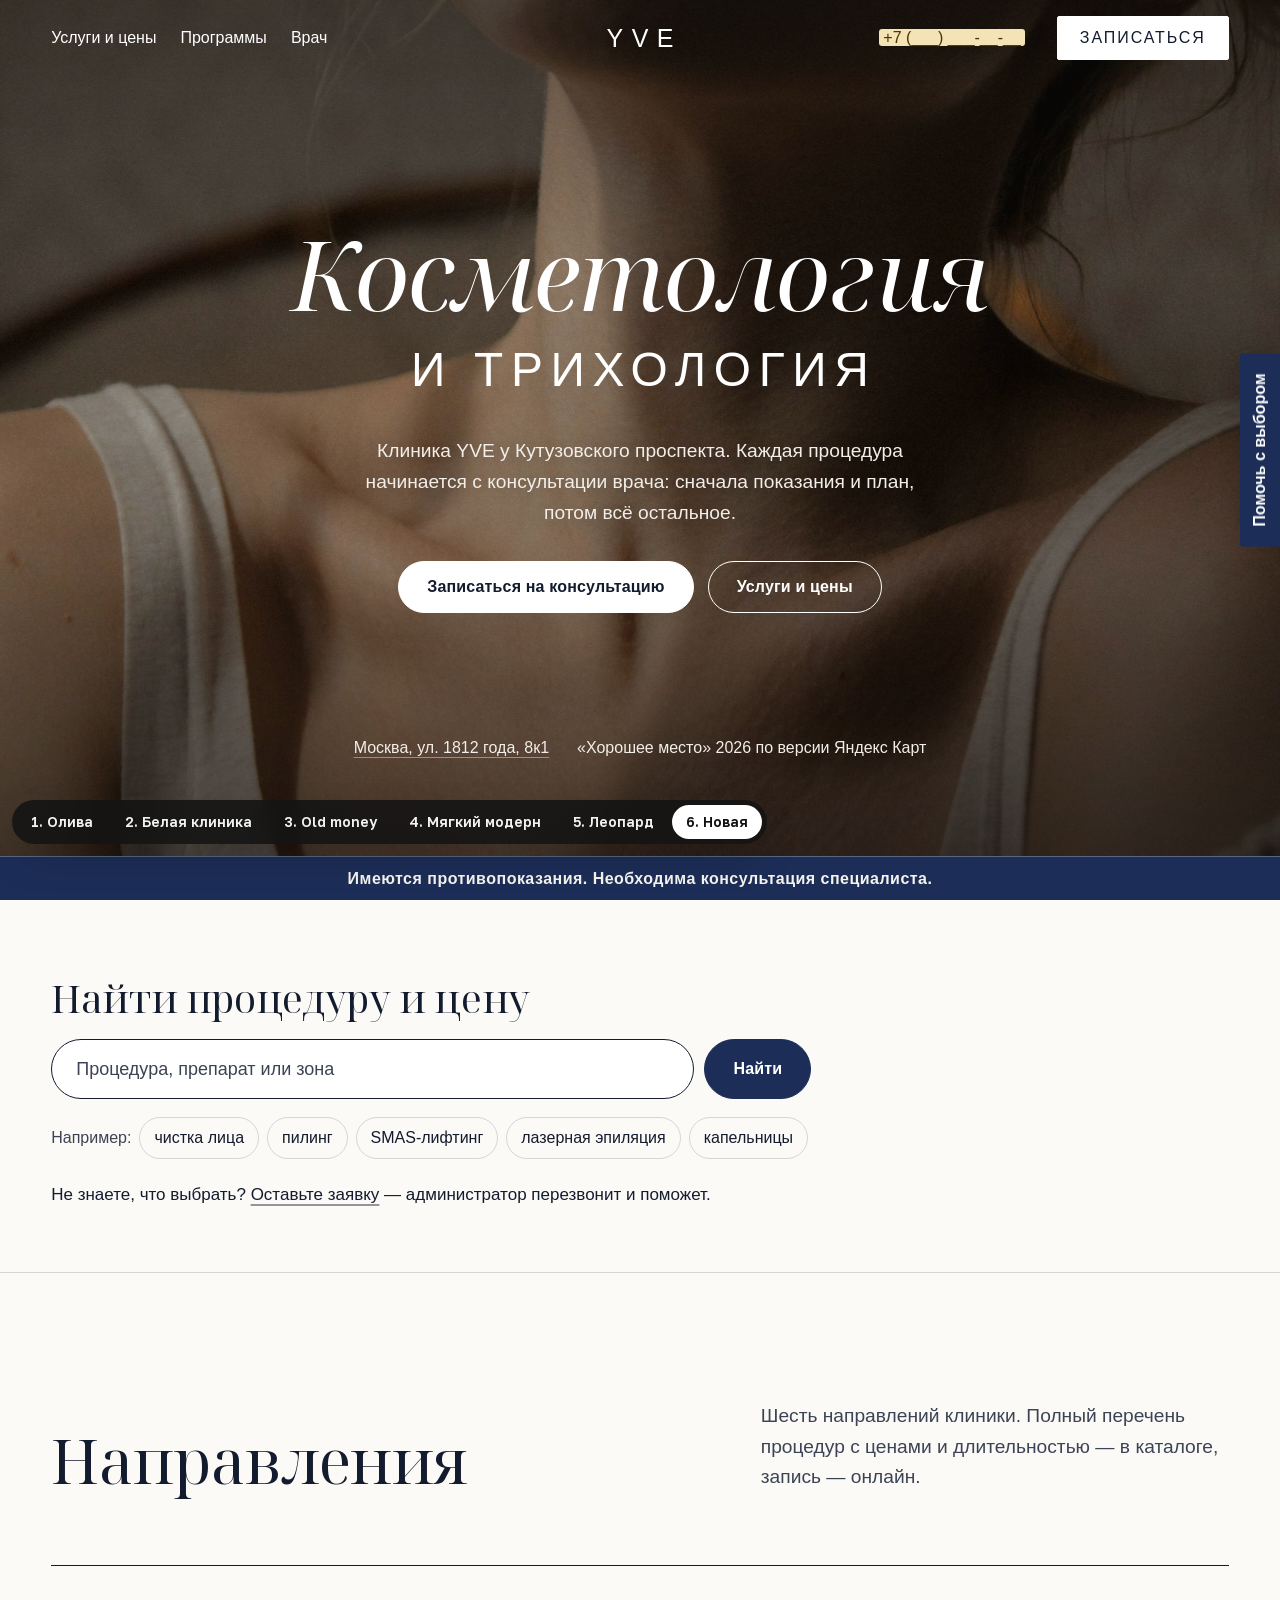
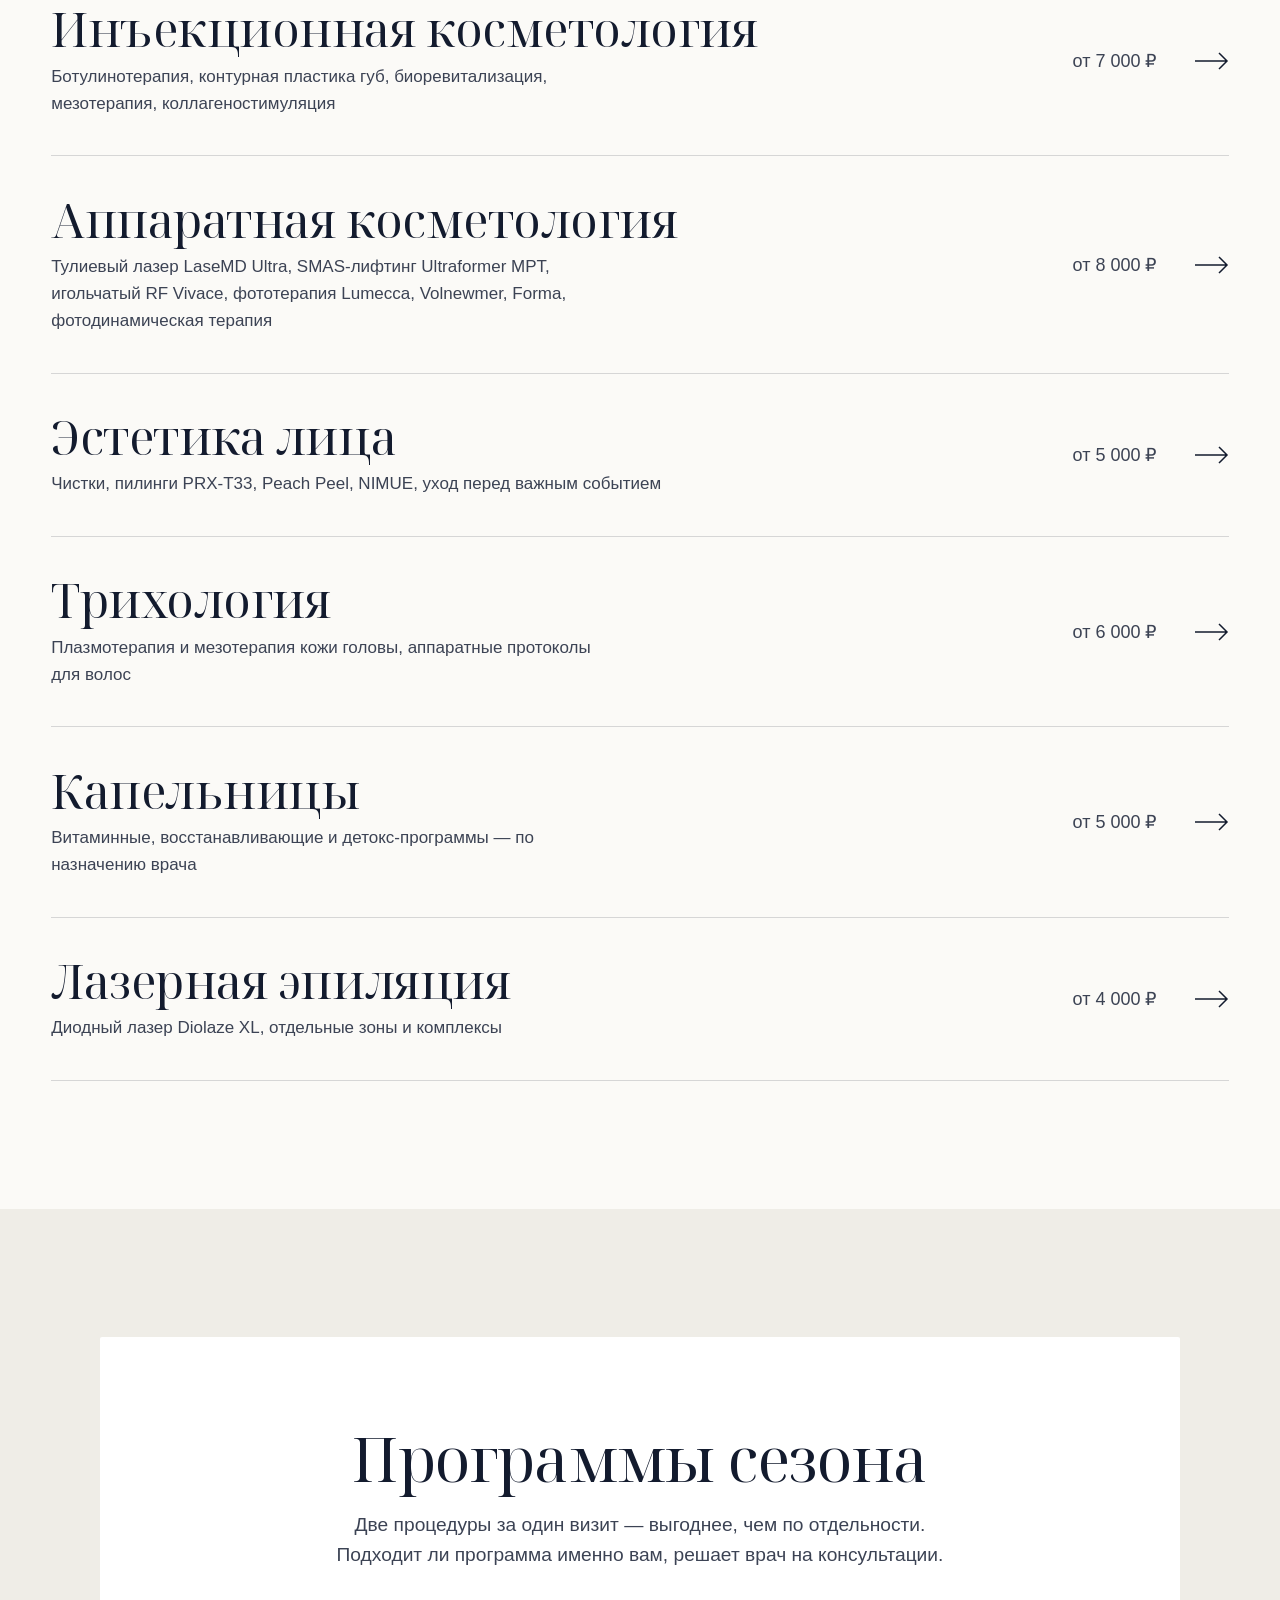
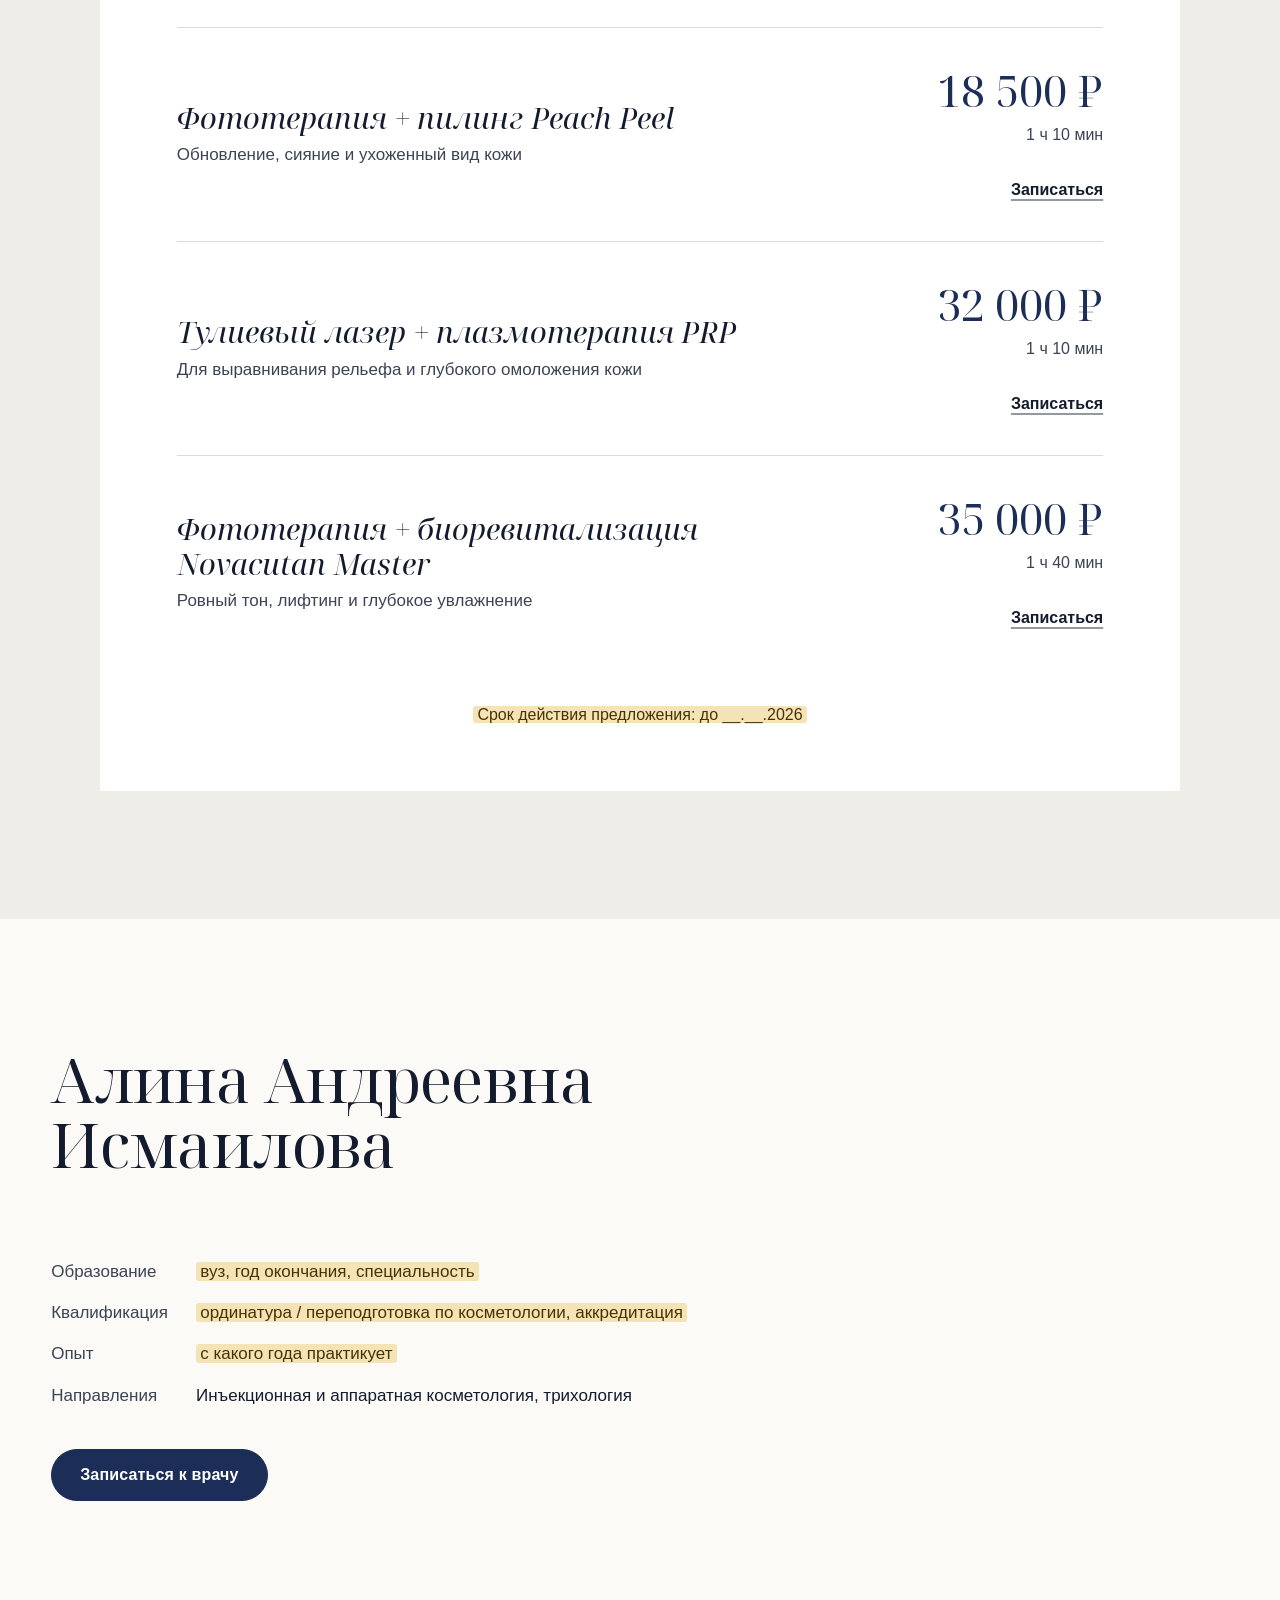
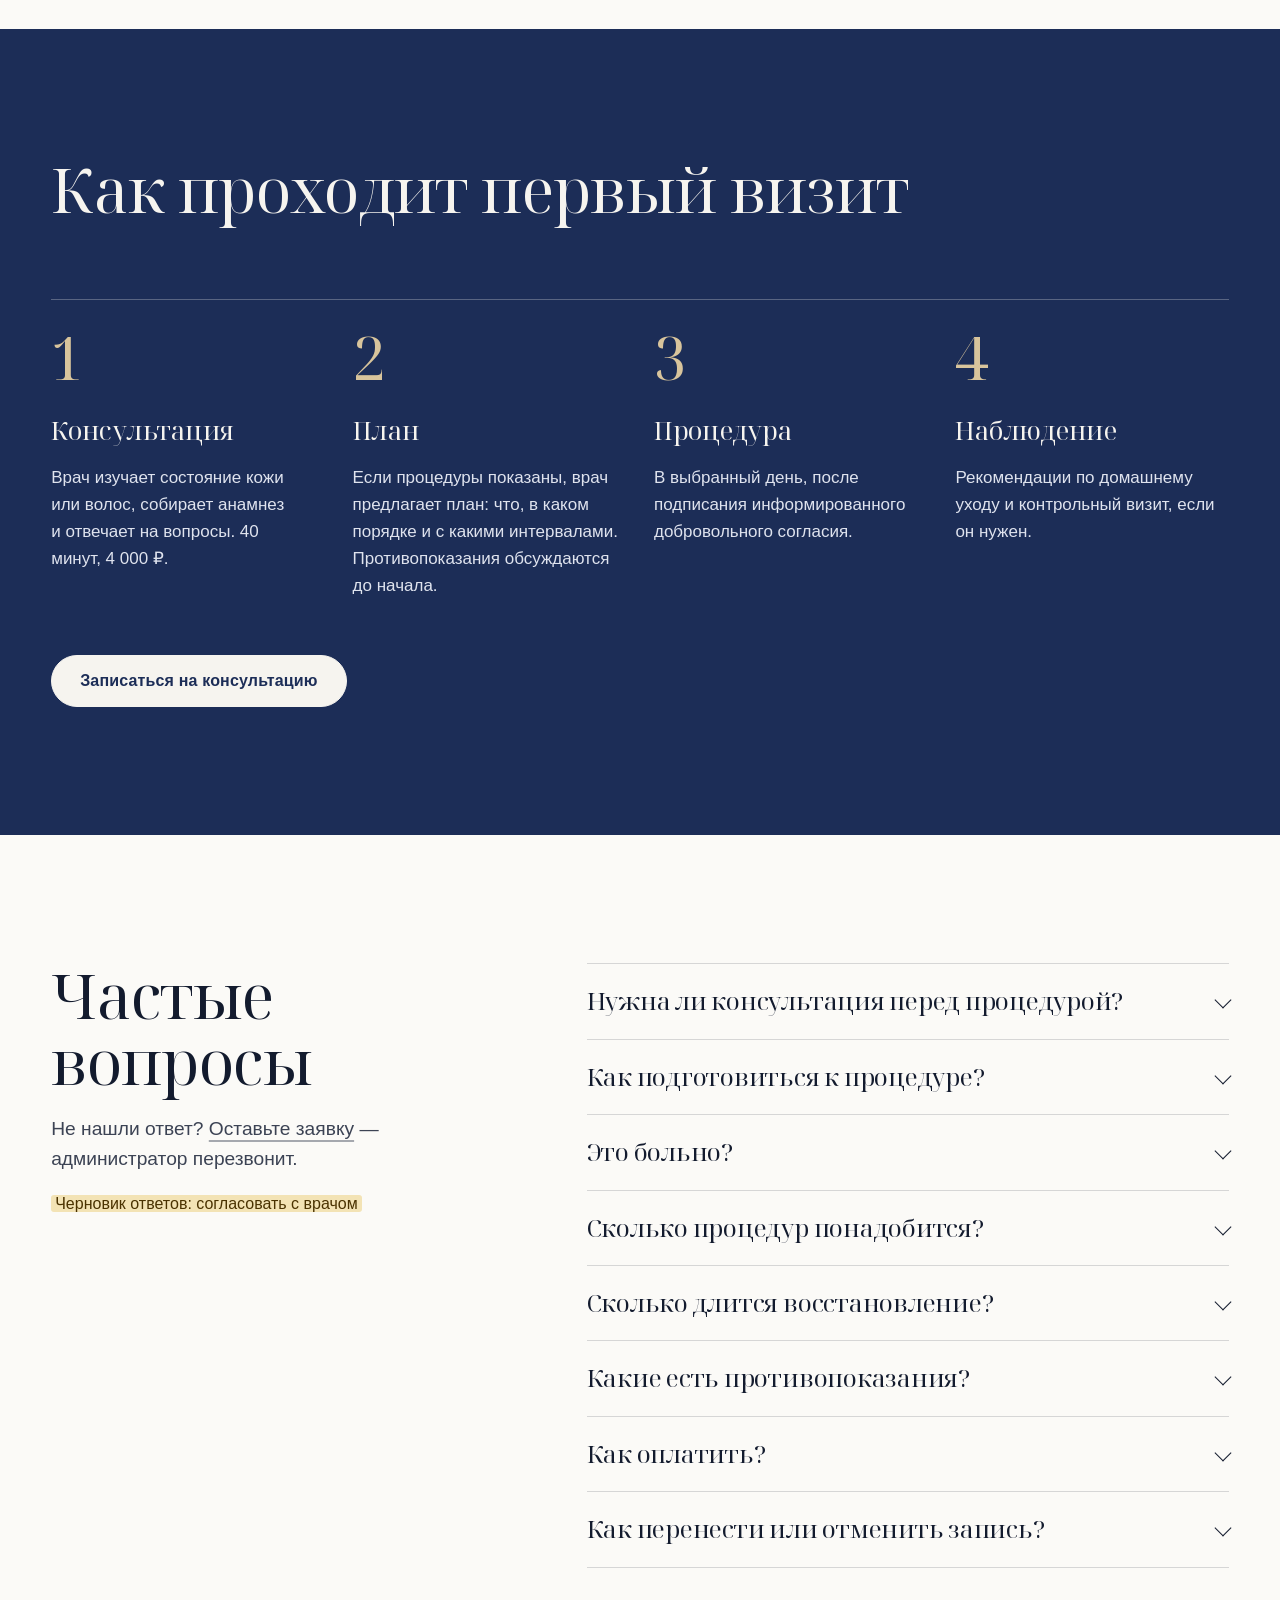
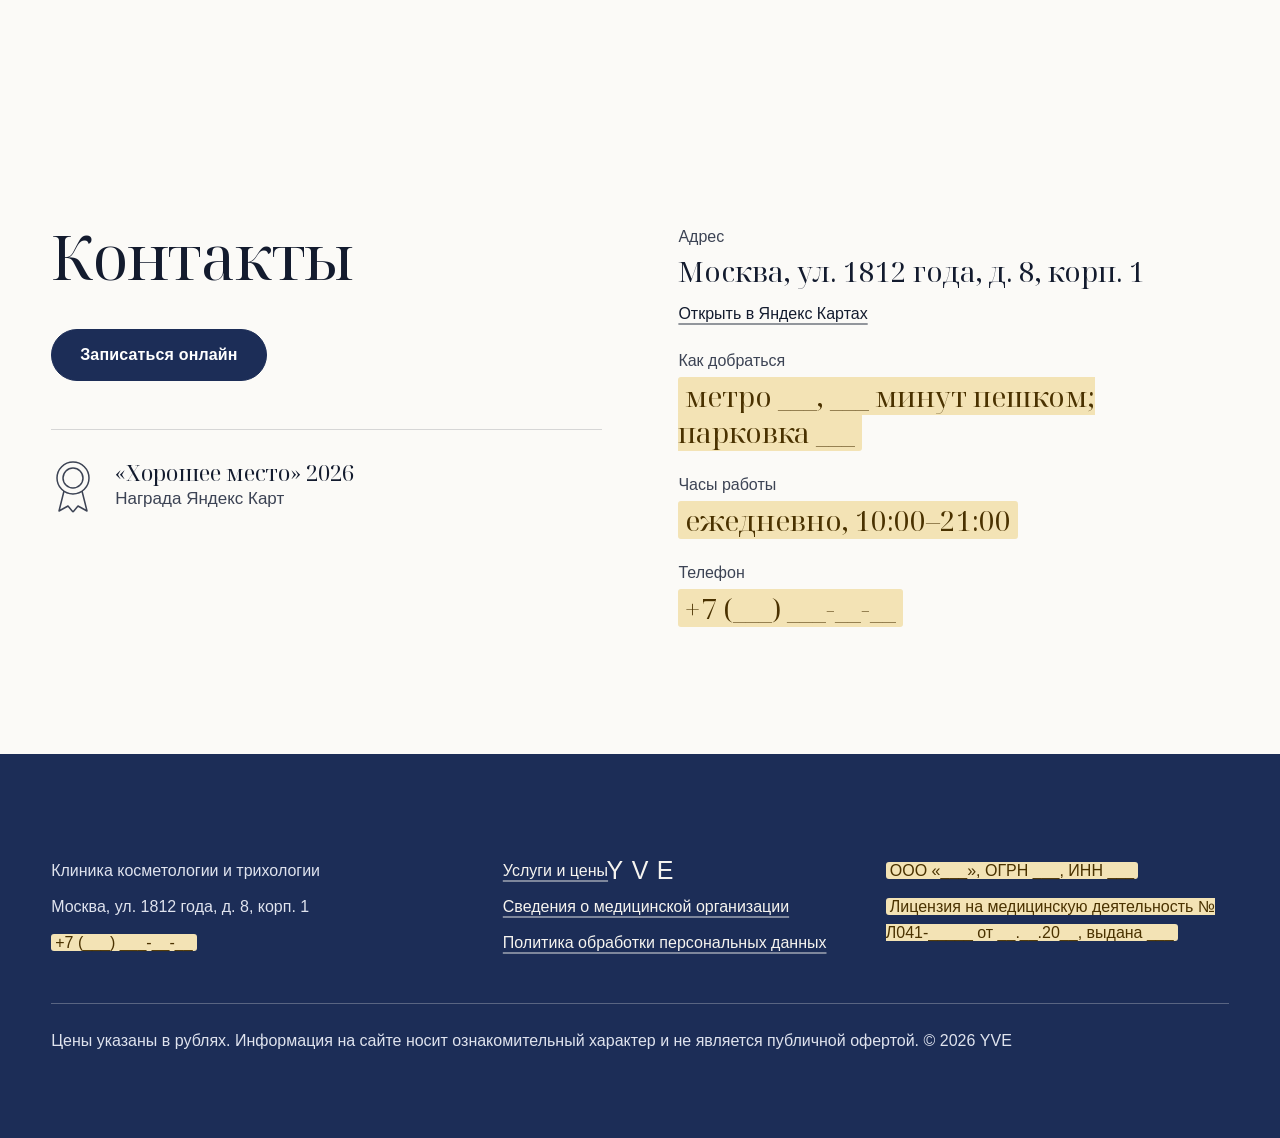
==== site/index.html @ 8e314aa8 "Версия 6: фото во весь экран, подпись YVE одной линией, направления крупными строками с фото" ====
<!doctype html>
<html lang="ru" data-theme="v1">
<head>
<meta charset="utf-8">
<meta name="viewport" content="width=device-width, initial-scale=1, viewport-fit=cover">
<meta name="robots" content="noindex, nofollow"><!-- черновик на GitHub Pages: убрать при запуске на домене клиники -->
<title>YVE — клиника косметологии и трихологии в Москве</title>
<meta name="description" content="Клиника YVE у Кутузовского проспекта: инъекционная и аппаратная косметология, трихология, капельницы, лазерная эпиляция. Цены и онлайн-запись.">
<meta property="og:type" content="website">
<meta property="og:title" content="YVE — клиника косметологии и трихологии">
<meta property="og:description" content="Москва, ул. 1812 года, 8к1. Цены и онлайн-запись.">
<!-- <meta property="og:image" content="https://…/img/og.jpg"> — абсолютный адрес, когда будет картинка og.jpg -->
<script src="assets/theme.js"></script>
<link rel="icon" href="assets/favicon.svg" type="image/svg+xml">
<link rel="stylesheet" href="assets/style.css">
<script type="application/ld+json">
{"@context":"https://schema.org","@type":"MedicalClinic","name":"YVE","description":"Клиника косметологии и трихологии","address":{"@type":"PostalAddress","streetAddress":"ул. 1812 года, 8к1","addressLocality":"Москва","addressCountry":"RU"}}
</script>
</head>
<body>
<a class="skip" href="#main">К содержимому</a>

<div class="intro" aria-hidden="true"><span class="intro-mark"><b>Y</b><b>V</b><b>E</b></span><svg class="intro-sig" viewBox="0 0 163 124" aria-hidden="true"><path pathLength="1" style="--dl:0.15s;--t:0.34s" d="M21.1,33.2 C20.1,32.7 16.5,31.7 15.0,30.2 C13.5,28.7 12.5,25.6 12.0,24.1 C11.5,22.6 11.5,22.6 12.0,21.1 C12.5,19.6 13.5,16.5 15.0,15.0 C16.5,13.5 19.6,12.5 21.1,12.0 C22.6,11.5 22.6,11.5 24.1,12.0 C25.6,12.5 28.7,13.5 30.2,15.0 C31.7,16.5 32.7,19.1 33.2,21.1 C33.7,23.1 33.7,24.1 33.2,27.2 C32.7,30.2 31.2,35.7 30.2,39.3 C29.2,42.8 28.2,44.8 27.2,48.4 C26.1,51.9 24.6,57.5 24.1,60.5 C23.6,63.5 23.6,64.5 24.1,66.5 C24.6,68.6 26.1,71.1 27.2,72.6 C28.2,74.1 28.7,75.1 30.2,75.6 C31.7,76.1 34.2,76.1 36.2,75.6 C38.3,75.1 40.3,74.1 42.3,72.6 C44.3,71.1 46.3,69.1 48.4,66.5 C50.4,64.0 52.9,60.0 54.4,57.5 C55.9,54.9 55.9,55.4 57.5,51.4 C59.0,47.4 62.5,36.2 63.5,33.2"/><path pathLength="1" style="--dl:0.53s;--t:0.37s" d="M69.6,12.0 C68.6,15.5 66.0,24.6 63.5,33.2 C61.0,41.8 56.9,55.4 54.4,63.5 C51.9,71.6 50.4,76.1 48.4,81.7 C46.3,87.3 44.3,92.3 42.3,96.8 C40.3,101.4 38.3,106.4 36.2,109.0 C34.2,111.5 31.7,112.0 30.2,112.0 C28.7,112.0 27.7,110.5 27.2,109.0 C26.6,107.5 26.6,105.4 27.2,102.9 C27.7,100.4 28.7,96.8 30.2,93.8 C31.7,90.8 33.7,87.8 36.2,84.7 C38.8,81.7 42.3,78.2 45.3,75.6 C48.4,73.1 50.4,72.1 54.4,69.6 C58.5,67.1 67.1,62.0 69.6,60.5"/><path pathLength="1" style="--dl:0.94s;--t:0.24s" d="M75.6,60.5 C76.6,58.5 81.2,47.9 81.7,48.4 C82.2,48.9 79.2,59.5 78.7,63.5 C78.2,67.6 78.2,70.6 78.7,72.6 C79.2,74.6 80.7,75.1 81.7,75.6 C82.7,76.1 82.7,76.1 84.7,75.6 C86.7,75.1 91.3,74.1 93.8,72.6 C96.3,71.1 98.4,69.1 99.9,66.5 C101.4,64.0 102.4,60.5 102.9,57.5 C103.4,54.4 102.4,47.9 102.9,48.4 C103.4,48.9 104.9,58.0 105.9,60.5 C106.9,63.0 107.5,63.0 109.0,63.5 C110.5,64.0 113.0,64.0 115.0,63.5 C117.1,63.0 120.1,61.0 121.1,60.5"/><path pathLength="1" style="--dl:1.22s;--t:0.20s" d="M124.1,69.6 C125.1,69.1 128.7,67.6 130.2,66.5 C131.7,65.5 132.2,65.0 133.2,63.5 C134.2,62.0 135.7,59.5 136.2,57.5 C136.7,55.4 136.7,52.9 136.2,51.4 C135.7,49.9 134.2,48.9 133.2,48.4 C132.2,47.9 131.7,47.9 130.2,48.4 C128.7,48.9 125.6,49.9 124.1,51.4 C122.6,52.9 121.6,54.9 121.1,57.5 C120.6,60.0 120.6,64.0 121.1,66.5 C121.6,69.1 122.6,71.1 124.1,72.6 C125.6,74.1 128.2,75.1 130.2,75.6 C132.2,76.1 134.2,76.1 136.2,75.6 C138.3,75.1 140.8,73.6 142.3,72.6 C143.8,71.6 143.8,71.6 145.3,69.6 C146.8,67.6 150.4,62.0 151.4,60.5"/></svg><i class="intro-line"></i></div>

<header class="header on-hero">
  <div class="wrap">
    <a class="logo" href="./" aria-label="YVE, на главную"><b>YVE</b><small>клиника косметологии и трихологии</small></a>
    <nav class="nav" aria-label="Разделы">
      <a href="uslugi.html">Услуги и цены</a>
      <a href="#kompleksy">Программы</a>
      <a href="#vrach">Врач</a>
      <a href="#vizit">Первый визит</a>
      <a href="#kontakty">Контакты</a>
    </nav>
    <details class="menu">
      <summary>Меню</summary>
      <div class="menu-panel">
        <a href="uslugi.html">Услуги и цены</a>
        <a href="#kompleksy">Программы</a>
        <a href="#vrach">Врач</a>
        <a href="#vizit">Первый визит</a>
        <a href="#kontakty">Контакты</a>
        <a href="" data-phone><span class="todo">+7 (___) ___-__-__</span></a>
      </div>
    </details>
    <a class="h-phone" href="" data-phone><span class="todo">+7 (___) ___-__-__</span></a>
    <a class="btn" href="https://n1676841.yclients.ru/company/1501872/personal/menu?o=" data-book>Записаться</a>
  </div>
</header>

<main id="main">
  <section class="hero" aria-labelledby="hero-title">
    <div class="wrap hero-grid">
      <div class="hero-copy">
        <h1 id="hero-title"><span><span>Косметология</span></span><span><span>и трихология</span></span></h1>
        <p class="hero-text">Клиника YVE у Кутузовского проспекта. Каждая процедура начинается с консультации врача: сначала показания и план, потом всё остальное.</p>
        <div class="hero-actions">
          <a class="btn btn-solid" href="https://n1676841.yclients.ru/company/1501872/personal/menu?o=" data-book>Записаться на консультацию</a>
          <a class="btn btn-ghost" href="uslugi.html">Услуги и цены</a>
        </div>
        <div class="hero-meta">
          <a href="https://yandex.ru/maps/?text=%D0%9C%D0%BE%D1%81%D0%BA%D0%B2%D0%B0%2C%20%D1%83%D0%BB%D0%B8%D1%86%D0%B0%201812%20%D0%B3%D0%BE%D0%B4%D0%B0%2C%208%D0%BA1" target="_blank" rel="noopener">Москва, ул. 1812 года, 8к1</a>
          <span>«Хорошее место» 2026 по версии Яндекс Карт</span>
        </div>
      </div>

      <!-- v2 «Белая клиника»: первый шаг сразу на экране -->
      <aside class="deco deco-card" aria-label="Первичная консультация">
        <h2>Первичная консультация косметолога</h2>
        <dl>
          <dt>Длительность</dt><dd>40 минут</dd>
          <dt>Стоимость</dt><dd>4&nbsp;000&nbsp;₽</dd>
        </dl>
        <p>Врач оценивает состояние кожи или волос и составляет индивидуальный план ухода.</p>
        <a class="btn btn-solid" href="https://n1676841.yclients.ru/company/1501872/personal/menu?o=" data-book>Записаться на консультацию</a>
      </aside>

      <!-- v3 «Old money»: монограмма в лавровом овале -->
      <div class="deco deco-crest" aria-hidden="true">
        <svg class="crest" viewBox="0 0 240 300">
          <ellipse class="ln" pathLength="1" cx="120" cy="150" rx="104" ry="138"/>
          <ellipse class="ln" pathLength="1" cx="120" cy="150" rx="96" ry="130"/>
          <ellipse class="leaf" cx="195.3" cy="173.3" rx="7" ry="2.8" transform="rotate(-140 195.3 173.3)"/><ellipse class="leaf" cx="206.9" cy="170.2" rx="7" ry="2.8" transform="rotate(-70 206.9 170.2)"/><ellipse class="leaf" cx="191.4" cy="186.2" rx="7" ry="2.8" transform="rotate(-149 191.4 186.2)"/><ellipse class="leaf" cx="202.4" cy="181.4" rx="7" ry="2.8" transform="rotate(-79 202.4 181.4)"/><ellipse class="leaf" cx="185.8" cy="198.4" rx="7" ry="2.8" transform="rotate(-158 185.8 198.4)"/><ellipse class="leaf" cx="195.9" cy="191.9" rx="7" ry="2.8" transform="rotate(-88 195.9 191.9)"/><ellipse class="leaf" cx="178.6" cy="209.3" rx="7" ry="2.8" transform="rotate(-166 178.6 209.3)"/><ellipse class="leaf" cx="187.7" cy="201.4" rx="7" ry="2.8" transform="rotate(-96 187.7 201.4)"/><ellipse class="leaf" cx="170.1" cy="218.9" rx="7" ry="2.8" transform="rotate(-175 170.1 218.9)"/><ellipse class="leaf" cx="177.9" cy="209.8" rx="7" ry="2.8" transform="rotate(-105 177.9 209.8)"/><ellipse class="leaf" cx="160.5" cy="226.9" rx="7" ry="2.8" transform="rotate(-184 160.5 226.9)"/><ellipse class="leaf" cx="166.7" cy="216.7" rx="7" ry="2.8" transform="rotate(-114 166.7 216.7)"/><ellipse class="leaf" cx="149.8" cy="233.1" rx="7" ry="2.8" transform="rotate(-192 149.8 233.1)"/><ellipse class="leaf" cx="154.4" cy="222.1" rx="7" ry="2.8" transform="rotate(-122 154.4 222.1)"/><ellipse class="leaf" cx="138.5" cy="237.4" rx="7" ry="2.8" transform="rotate(-201 138.5 237.4)"/><ellipse class="leaf" cx="141.4" cy="225.8" rx="7" ry="2.8" transform="rotate(-131 141.4 225.8)"/><ellipse class="leaf" cx="33.1" cy="170.2" rx="7" ry="2.8" transform="rotate(-110 33.1 170.2)"/><ellipse class="leaf" cx="44.7" cy="173.3" rx="7" ry="2.8" transform="rotate(-40 44.7 173.3)"/><ellipse class="leaf" cx="37.6" cy="181.4" rx="7" ry="2.8" transform="rotate(-101 37.6 181.4)"/><ellipse class="leaf" cx="48.6" cy="186.2" rx="7" ry="2.8" transform="rotate(-31 48.6 186.2)"/><ellipse class="leaf" cx="44.1" cy="191.9" rx="7" ry="2.8" transform="rotate(-92 44.1 191.9)"/><ellipse class="leaf" cx="54.2" cy="198.4" rx="7" ry="2.8" transform="rotate(-22 54.2 198.4)"/><ellipse class="leaf" cx="52.3" cy="201.4" rx="7" ry="2.8" transform="rotate(-84 52.3 201.4)"/><ellipse class="leaf" cx="61.4" cy="209.3" rx="7" ry="2.8" transform="rotate(-14 61.4 209.3)"/><ellipse class="leaf" cx="62.1" cy="209.8" rx="7" ry="2.8" transform="rotate(-75 62.1 209.8)"/><ellipse class="leaf" cx="69.9" cy="218.9" rx="7" ry="2.8" transform="rotate(-5 69.9 218.9)"/><ellipse class="leaf" cx="73.3" cy="216.7" rx="7" ry="2.8" transform="rotate(-66 73.3 216.7)"/><ellipse class="leaf" cx="79.5" cy="226.9" rx="7" ry="2.8" transform="rotate(4 79.5 226.9)"/><ellipse class="leaf" cx="85.6" cy="222.1" rx="7" ry="2.8" transform="rotate(-58 85.6 222.1)"/><ellipse class="leaf" cx="90.2" cy="233.1" rx="7" ry="2.8" transform="rotate(12 90.2 233.1)"/><ellipse class="leaf" cx="98.6" cy="225.8" rx="7" ry="2.8" transform="rotate(-49 98.6 225.8)"/><ellipse class="leaf" cx="101.5" cy="237.4" rx="7" ry="2.8" transform="rotate(21 101.5 237.4)"/>
          <text x="120" y="150">YVE</text>
          <text class="small" x="120" y="182">МОСКВА</text>
        </svg>
      </div>

      <!-- v4 «Мягкий модерн»: живые формы -->
      <div class="deco deco-blobs" aria-hidden="true"><i></i><i></i><i></i></div>

      <!-- v5 «Леопард» -->
      <div class="deco deco-leo" aria-hidden="true"><span>YVE</span></div>
    </div>
  </section>

  <section class="find" aria-label="Поиск по услугам и ценам">
    <div class="wrap">
      <form class="find-form" action="uslugi.html" role="search">
        <label class="find-title" for="find-q">Найти процедуру и цену</label>
        <div class="find-field">
          <input id="find-q" name="q" type="search" placeholder="Процедура, препарат или зона" autocomplete="off">
          <button class="btn btn-solid" type="submit">Найти</button>
        </div>
      </form>
      <ul class="find-results" aria-live="polite"></ul>
      <p class="find-tags">Например:
        <a href="uslugi.html?q=чистка">чистка лица</a>
        <a href="uslugi.html?q=пилинг">пилинг</a>
        <a href="uslugi.html?q=SMAS">SMAS-лифтинг</a>
        <a href="uslugi.html?q=эпиляция">лазерная эпиляция</a>
        <a href="uslugi.html?q=капельница">капельницы</a>
      </p>
      <p class="find-help">Не знаете, что выбрать? <button class="link" type="button" data-lead>Оставьте заявку</button> — администратор перезвонит и поможет.</p>
    </div>
  </section>

  <section class="band" id="napravleniya" aria-labelledby="dirs-title">
    <div class="wrap">
      <div class="dirs-head">
        <h2 class="h2" id="dirs-title">Направления</h2>
        <p class="lead">Шесть направлений клиники. Полный перечень процедур с ценами и длительностью — в каталоге, запись — онлайн.</p>
      </div>
      <ul class="dirs">
        <li class="dir">
          <a href="uslugi.html#botulinoterapiya"><img class="dir-img" src="img/dir-inject.jpg" alt="" loading="lazy" width="900" height="700"><h3>Инъекционная косметология</h3><i class="dots"></i><p>Ботулинотерапия, контурная пластика губ, биоревитализация, мезотерапия, коллагеностимуляция</p><span class="price"></span><svg class="dir-arrow" width="34" height="18" viewBox="0 0 34 18" fill="none" stroke="currentColor" stroke-width="1.5" aria-hidden="true"><path d="M0 9h32M24 1l8 8-8 8"/></svg></a>
        </li>
        <li class="dir">
          <a href="uslugi.html#tulievyj-lazer"><img class="dir-img" src="img/dir-device.jpg" alt="" loading="lazy" width="900" height="700"><h3>Аппаратная косметология</h3><i class="dots"></i><p>Тулиевый лазер LaseMD Ultra, SMAS-лифтинг Ultraformer MPT, игольчатый RF Vivace, фототерапия Lumecca, Volnewmer, Forma, фотодинамическая терапия</p><span class="price"></span><svg class="dir-arrow" width="34" height="18" viewBox="0 0 34 18" fill="none" stroke="currentColor" stroke-width="1.5" aria-hidden="true"><path d="M0 9h32M24 1l8 8-8 8"/></svg></a>
        </li>
        <li class="dir">
          <a href="uslugi.html#estetika-lica"><img class="dir-img" src="img/dir-care.jpg" alt="" loading="lazy" width="900" height="700"><h3>Эстетика лица</h3><i class="dots"></i><p>Чистки, пилинги PRX-T33, Peach Peel, NIMUE, уход перед важным событием</p><span class="price"></span><svg class="dir-arrow" width="34" height="18" viewBox="0 0 34 18" fill="none" stroke="currentColor" stroke-width="1.5" aria-hidden="true"><path d="M0 9h32M24 1l8 8-8 8"/></svg></a>
        </li>
        <li class="dir">
          <a href="uslugi.html#trihologiya"><img class="dir-img" src="img/dir-hair.jpg" alt="" loading="lazy" width="900" height="700"><h3>Трихология</h3><i class="dots"></i><p>Плазмотерапия и мезотерапия кожи головы, аппаратные протоколы для волос</p><span class="price"></span><svg class="dir-arrow" width="34" height="18" viewBox="0 0 34 18" fill="none" stroke="currentColor" stroke-width="1.5" aria-hidden="true"><path d="M0 9h32M24 1l8 8-8 8"/></svg></a>
        </li>
        <li class="dir">
          <a href="uslugi.html#kapelnicy"><img class="dir-img" src="img/dir-iv.jpg" alt="" loading="lazy" width="900" height="700"><h3>Капельницы</h3><i class="dots"></i><p>Витаминные, восстанавливающие и детокс-программы — по назначению врача</p><span class="price"></span><svg class="dir-arrow" width="34" height="18" viewBox="0 0 34 18" fill="none" stroke="currentColor" stroke-width="1.5" aria-hidden="true"><path d="M0 9h32M24 1l8 8-8 8"/></svg></a>
        </li>
        <li class="dir">
          <a href="uslugi.html#epilyaciya"><img class="dir-img" src="img/dir-laser.jpg" alt="" loading="lazy" width="900" height="700"><h3>Лазерная эпиляция</h3><i class="dots"></i><p>Диодный лазер Diolaze XL, отдельные зоны и комплексы</p><span class="price"></span><svg class="dir-arrow" width="34" height="18" viewBox="0 0 34 18" fill="none" stroke="currentColor" stroke-width="1.5" aria-hidden="true"><path d="M0 9h32M24 1l8 8-8 8"/></svg></a>
        </li>
      </ul>
    </div>
  </section>

  <section class="band offers" id="kompleksy" aria-labelledby="offers-title">
    <div class="wrap">
      <div class="offer-card">
        <h2 class="h2" id="offers-title">Программы сезона</h2>
        <p class="lead">Две процедуры за один визит — выгоднее, чем по отдельности. Подходит ли программа именно вам, решает врач на консультации.</p>
        <ul class="offer-list" data-cat="kompleksy"></ul>
        <p class="offer-foot"><span class="todo">Срок действия предложения: до __.__.2026</span></p>
      </div>
    </div>
  </section>

  <section class="band" id="vrach" aria-labelledby="doctor-title">
    <div class="wrap doctor">
      <div class="portrait"><!-- когда будет реальное фото: <img src="img/doctor.jpg" alt="Алина Андреевна Исмаилова" loading="lazy" width="800" height="1000"> --></div>
      <div>
        <h2 class="h2" id="doctor-title">Алина Андреевна Исмаилова</h2>
        <p class="role"><span class="todo">Врач-косметолог — должность как в дипломе и свидетельстве об аккредитации</span></p>
        <dl class="facts">
          <dt>Образование</dt><dd><span class="todo">вуз, год окончания, специальность</span></dd>
          <dt>Квалификация</dt><dd><span class="todo">ординатура / переподготовка по косметологии, аккредитация</span></dd>
          <dt>Опыт</dt><dd><span class="todo">с какого года практикует</span></dd>
          <dt>Направления</dt><dd>Инъекционная и аппаратная косметология, трихология</dd>
        </dl>
        <a class="btn btn-solid" href="https://n1676841.yclients.ru/company/1501872/personal/menu?o=" data-book>Записаться к врачу</a>
      </div>
    </div>
  </section>

  <section class="band dark" id="vizit" aria-labelledby="visit-title">
    <div class="wrap">
      <h2 class="h2" id="visit-title">Как проходит первый визит</h2>
      <ol class="steps">
        <li class="step"><h3>Консультация</h3><p>Врач изучает состояние кожи или волос, собирает анамнез и отвечает на вопросы. 40 минут, 4&nbsp;000&nbsp;₽.</p></li>
        <li class="step"><h3>План</h3><p>Если процедуры показаны, врач предлагает план: что, в каком порядке и с какими интервалами. Противопоказания обсуждаются до начала.</p></li>
        <li class="step"><h3>Процедура</h3><p>В выбранный день, после подписания информированного добровольного согласия.</p></li>
        <li class="step"><h3>Наблюдение</h3><p>Рекомендации по домашнему уходу и контрольный визит, если он нужен.</p></li>
      </ol>
      <a class="btn btn-solid" href="https://n1676841.yclients.ru/company/1501872/personal/menu?o=" data-book>Записаться на консультацию</a>
    </div>
  </section>

  <section class="band" id="voprosy" aria-labelledby="faq-title">
    <div class="wrap faq">
      <div>
        <h2 class="h2" id="faq-title">Частые вопросы</h2>
        <p class="lead">Не нашли ответ? <button class="link" type="button" data-lead>Оставьте заявку</button> — администратор перезвонит.</p>
        <p class="faq-note"><span class="todo">Черновик ответов: согласовать с врачом</span></p>
      </div>
      <div class="qa-list">
        <details class="qa"><summary>Нужна ли консультация перед процедурой?</summary><p>Да. Перед первой процедурой врач проводит консультацию: оценивает состояние кожи или волос, уточняет противопоказания и предлагает план. Консультация длится 40 минут и стоит 4&nbsp;000&nbsp;₽.</p></details>
        <details class="qa"><summary>Как подготовиться к процедуре?</summary><p>Рекомендации зависят от процедуры, врач даст их на консультации. Обычно: за сутки до инъекций отказаться от алкоголя и сообщить врачу о лекарствах, которые вы принимаете; перед лазерной эпиляцией не загорать две недели и побрить зону за 1–2 дня.</p></details>
        <details class="qa"><summary>Это больно?</summary><p>Ощущения зависят от процедуры и индивидуальной чувствительности. Для инъекций и большинства аппаратных процедур используют обезболивающий крем, поэтому их переносят спокойно. Если вам некомфортно, процедуру можно приостановить.</p></details>
        <details class="qa"><summary>Сколько процедур понадобится?</summary><p>Одни процедуры делают однократно, другие — курсом с интервалами в несколько недель. Количество и частоту врач определяет на консультации, исходя из задачи и состояния кожи.</p></details>
        <details class="qa"><summary>Сколько длится восстановление?</summary><p>После ухода и большинства аппаратных процедур можно сразу вернуться к обычным делам. После инъекций возможны покраснение, отёк или небольшие синяки на несколько дней. Что можно и чего нельзя после процедуры, врач расскажет заранее.</p></details>
        <details class="qa"><summary>Какие есть противопоказания?</summary><p>Общие: беременность и грудное вскармливание, острые воспаления и инфекции, обострение хронических заболеваний, повреждения кожи в зоне процедуры. У каждой процедуры есть свои — полный перечень врач обсуждает на консультации до начала процедуры.</p></details>
        <details class="qa"><summary>Как оплатить?</summary><p>Наличными, банковской картой или через СБП. Оплата — после процедуры. <span class="todo">уточнить способы оплаты</span></p></details>
        <details class="qa"><summary>Как перенести или отменить запись?</summary><p>В онлайн-записи или по телефону, лучше не позднее чем за 24 часа до визита — так время смогут предложить другим пациентам. <span class="todo">уточнить правила отмены</span></p></details>
      </div>
    </div>
  </section>

  <section class="band" id="kontakty" aria-labelledby="contacts-title">
    <div class="wrap contacts">
      <div>
        <h2 class="h2" id="contacts-title">Контакты</h2>
        <div class="contacts-actions">
          <a class="btn btn-solid" href="https://n1676841.yclients.ru/company/1501872/personal/menu?o=" data-book>Записаться онлайн</a>
          <a class="btn btn-ghost" href="" data-tg target="_blank" rel="noopener">Написать в Telegram</a>
        </div>
        <div class="award">
          <svg width="44" height="56" viewBox="0 0 44 56" fill="none" stroke="currentColor" stroke-width="1.5" stroke-linejoin="round" aria-hidden="true"><circle cx="22" cy="20" r="16"/><circle cx="22" cy="20" r="10"/><path d="M13 33l-5 20 9-5 5 6M31 33l5 20-9-5-5 6"/></svg>
          <div><b>«Хорошее место» 2026</b>Награда Яндекс Карт</div>
        </div>
      </div>
      <dl>
        <div><dt>Адрес</dt><dd>Москва, ул. 1812 года, д. 8, корп. 1<br><a class="link" href="https://yandex.ru/maps/?text=%D0%9C%D0%BE%D1%81%D0%BA%D0%B2%D0%B0%2C%20%D1%83%D0%BB%D0%B8%D1%86%D0%B0%201812%20%D0%B3%D0%BE%D0%B4%D0%B0%2C%208%D0%BA1" target="_blank" rel="noopener">Открыть в Яндекс Картах</a></dd></div>
        <div><dt>Как добраться</dt><dd><span class="todo">метро ___, ___ минут пешком; парковка ___</span></dd></div>
        <div><dt>Часы работы</dt><dd><span class="todo">ежедневно, 10:00–21:00</span></dd></div>
        <div><dt>Телефон</dt><dd><a href="" data-phone style="text-decoration:none"><span class="todo">+7 (___) ___-__-__</span></a></dd></div>
      </dl>
    </div>
  </section>
</main>

<footer class="footer">
  <div class="wrap">
    <a class="logo" href="./"><b>YVE</b></a>
    <div class="footer-grid">
      <div>
        <p>Клиника косметологии и трихологии</p>
        <p>Москва, ул. 1812 года, д. 8, корп. 1</p>
        <p><a href="" data-phone style="text-decoration:none"><span class="todo">+7 (___) ___-__-__</span></a></p>
      </div>
      <ul>
        <li><a class="link" href="uslugi.html">Услуги и цены</a></li>
        <li><a class="link" href="svedeniya.html">Сведения о медицинской организации</a></li>
        <li><a class="link" href="svedeniya.html#personalnye-dannye">Политика обработки персональных данных</a></li>
      </ul>
      <div>
        <p><span class="todo">ООО «___», ОГРН ___, ИНН ___</span></p>
        <p><span class="todo">Лицензия на медицинскую деятельность № Л041-_____ от __.__.20__, выдана ___</span></p>
      </div>
    </div>
    <p class="footer-legal">Цены указаны в рублях. Информация на сайте носит ознакомительный характер и не является публичной офертой. © 2026 YVE</p>
  </div>
</footer>

<p class="warning" role="note">Имеются противопоказания. Необходима консультация специалиста.</p>

<script src="assets/services.js"></script>
<script src="assets/app.js"></script>
</body>
</html>
---- site/assets/style.css ----
/* YVE — клиника косметологии и трихологии.
   Одна разметка, пять версий дизайна: html[data-theme="v1"…"v5"]. Переключатель — assets/app.js.
   Шрифты (OFL) лежат локально; выбраны по разбору сайтов топовых клиник Москвы и Петербурга (без повторов их шрифтов), грузится только то, что использует активная тема. */
@import url(fonts/faces.css);

/* ---------- Версия 1 «Олива» (по умолчанию) ---------- */
:root {
  --bg: #f7f5f0; --surface: #e9e4d8; --card: #fdfcf8;
  --ink: #1d1c12; --muted: #3b392a; --line: rgba(29, 28, 18, .2); --accent: #6b1f2a;
  --btn-bg: #1d1c12; --btn-fg: #f7f5f0; --btn-hover: #6b1f2a;
  --hero-bg: #47452e; --hero-ink: #f5f1e4; --hero-muted: #e3dfcd; --hero-line: rgba(245, 241, 228, .35);
  --hero-btn-bg: #f5f1e4; --hero-btn-fg: #24231a;
  --deep-bg: #2b2a1b; --deep-ink: #f5f1e4; --deep-muted: #dcd7c5; --deep-line: rgba(245, 241, 228, .3); --deep-accent: #c5c09a;
  --intro-bg: #47452e; --intro-ink: #f5f1e4;
  --display: 'Brygada 1918', Georgia, serif; --dw: 500; --dt: -.01em;
  --body: 'Golos Text', 'Helvetica Neue', Arial, sans-serif; --bw: 400; --bsize: 18px;
  --svc-font: 'Brygada 1918', Georgia, serif; --svc-style: italic; --svc-w: 500;
  --r: 6px; --r-lg: 6px; --btn-r: 999px;
  --h1: min(11.5cqi, 92px); --h2: clamp(34px, 4.2vw, 58px); --h3: clamp(26px, 2.8vw, 40px);
  --gutter: clamp(16px, 4vw, 56px); --max: 1360px; --warn-h: 44px;
  --ease: cubic-bezier(.22, .61, .36, 1); --ease-out: cubic-bezier(.16, 1, .3, 1);
  color-scheme: light;
}

/* ---------- Версия 2 «Белая клиника» ---------- */
[data-theme="v2"] {
  --bg: #ffffff; --surface: #f1f4f2; --card: #ffffff;
  --ink: #0e1311; --muted: #333b37; --line: #d9dfdb; --accent: #1d4a37;
  --btn-bg: #1d4a37; --btn-fg: #ffffff; --btn-hover: #0e1311;
  --hero-bg: #ffffff; --hero-ink: #0e1311; --hero-muted: #333b37; --hero-line: #d9dfdb;
  --hero-btn-bg: #1d4a37; --hero-btn-fg: #ffffff;
  --deep-bg: #1d4a37; --deep-ink: #ffffff; --deep-muted: #d6e4dc; --deep-line: rgba(255, 255, 255, .28); --deep-accent: #a9cdb8;
  --intro-bg: #ffffff; --intro-ink: #1d4a37;
  --display: 'Onest', 'Helvetica Neue', Arial, sans-serif; --dw: 600; --dt: -.035em;
  --body: 'Onest', 'Helvetica Neue', Arial, sans-serif; --bw: 400; --bsize: 17.5px;
  --svc-font: 'Onest', sans-serif; --svc-style: normal; --svc-w: 500;
  --r: 2px; --r-lg: 4px; --btn-r: 4px;
  --h1: min(11cqi, 88px);
}

/* ---------- Версия 3 «Old money» ---------- */
[data-theme="v3"] {
  --bg: #fbf8f1; --surface: #f0e9db; --card: #fffdf8;
  --ink: #14213d; --muted: #2f3a55; --line: rgba(20, 33, 61, .22); --accent: #7a1f2b;
  --btn-bg: #14213d; --btn-fg: #fbf8f1; --btn-hover: #7a1f2b;
  --hero-bg: #14213d; --hero-ink: #f7f1e3; --hero-muted: #ddd6c4; --hero-line: rgba(247, 241, 227, .35);
  --hero-btn-bg: #f7f1e3; --hero-btn-fg: #14213d;
  --deep-bg: #5b1520; --deep-ink: #f7f1e3; --deep-muted: #ecdccf; --deep-line: rgba(247, 241, 227, .32); --deep-accent: #d9b98a;
  --intro-bg: #14213d; --intro-ink: #f7f1e3;
  --display: 'Alegreya SC', Georgia, serif; --dw: 500; --dt: .01em;
  --body: 'Source Serif 4', Georgia, serif; --bw: 400; --bsize: 18px;
  --svc-font: 'Source Serif 4', Georgia, serif; --svc-style: italic; --svc-w: 500;
  --r: 0; --r-lg: 0; --btn-r: 0;
  --h1: min(10.5cqi, 84px);
}

/* ---------- Версия 4 «Мягкий модерн» ---------- */
[data-theme="v4"] {
  --bg: #f3f4ef; --surface: #f6e2db; --card: #ffffff;
  --ink: #1d2a22; --muted: #364239; --line: rgba(29, 42, 34, .16); --accent: #8e3a4c;
  --btn-bg: #1d2a22; --btn-fg: #ffffff; --btn-hover: #8e3a4c;
  --hero-bg: #cfdccb; --hero-ink: #1d2a22; --hero-muted: #2e3b32; --hero-line: rgba(29, 42, 34, .22);
  --hero-btn-bg: #1d2a22; --hero-btn-fg: #ffffff;
  --deep-bg: #2e4a3b; --deep-ink: #f4f7f1; --deep-muted: #d9e5da; --deep-line: rgba(244, 247, 241, .25); --deep-accent: #f2c4b8;
  --intro-bg: #cfdccb; --intro-ink: #1d2a22;
  --display: 'Unbounded', 'Helvetica Neue', Arial, sans-serif; --dw: 500; --dt: -.03em;
  --body: 'Nunito', 'Helvetica Neue', Arial, sans-serif; --bw: 500; --bsize: 18px;
  --svc-font: 'Nunito', sans-serif; --svc-style: normal; --svc-w: 700;
  --r: 18px; --r-lg: 32px; --btn-r: 999px;
  --h1: min(9cqi, 72px); --h2: clamp(30px, 3.6vw, 50px); --h3: clamp(22px, 2.2vw, 30px);
}

/* ---------- Версия 5 «Леопард» ---------- */
[data-theme="v5"] {
  --bg: #f4ece0; --surface: #eadcc6; --card: #fbf6ee;
  --ink: #15110e; --muted: #382f28; --line: rgba(21, 17, 14, .22); --accent: #a8132c;
  --btn-bg: #15110e; --btn-fg: #f4ece0; --btn-hover: #a8132c;
  --hero-bg: #15110e; --hero-ink: #f4ece0; --hero-muted: #e2d6c4; --hero-line: rgba(244, 236, 224, .3);
  --hero-btn-bg: #f4ece0; --hero-btn-fg: #15110e;
  --deep-bg: #15110e; --deep-ink: #f4ece0; --deep-muted: #e2d6c4; --deep-line: rgba(244, 236, 224, .28); --deep-accent: #d7ad78;
  --intro-bg: #15110e; --intro-ink: #f4ece0;
  --display: 'Yeseva One', Georgia, serif; --dw: 400; --dt: 0;
  --body: 'Jost', 'Helvetica Neue', Arial, sans-serif; --bw: 450; --bsize: 18px;
  --svc-font: 'Yeseva One', Georgia, serif; --svc-style: normal; --svc-w: 400;
  --r: 0; --r-lg: 0; --btn-r: 0;
  --h1: min(12cqi, 96px);
  --leo: url(leopard.svg);
}

/* ---------- Версия 6 «Новая»: Orient Express + Lanserhof + Muse ---------- */
[data-theme="v6"] {
  --bg: #fbfaf7; --surface: #efede7; --card: #ffffff;
  --ink: #131b2e; --muted: #3c4354; --line: rgba(19, 27, 46, .16); --accent: #1c2d57;
  --btn-bg: #1c2d57; --btn-fg: #ffffff; --btn-hover: #0d1730;
  --hero-bg: #2a2420; --hero-ink: #ffffff; --hero-muted: #f3eee8; --hero-line: rgba(255, 255, 255, .38);
  --hero-btn-bg: #ffffff; --hero-btn-fg: #131b2e;
  --deep-bg: #1c2d57; --deep-ink: #f6f4ef; --deep-muted: #dfe3ee; --deep-line: rgba(246, 244, 239, .28); --deep-accent: #d8c49c;
  --intro-bg: #fbfaf7; --intro-ink: #1c2d57;
  --display: 'Noto Serif Display', Georgia, serif; --dw: 400; --dt: -.01em;
  --caps: 'Tenor Sans', 'IBM Plex Sans', sans-serif;
  --body: 'IBM Plex Sans', 'Helvetica Neue', Arial, sans-serif; --bw: 400; --bsize: 18px;
  --svc-font: 'Noto Serif Display', Georgia, serif; --svc-style: italic; --svc-w: 400;
  --r: 2px; --r-lg: 2px; --btn-r: 999px;
  --h1: min(12cqi, 96px); --h2: clamp(38px, 4.8vw, 66px); --h3: clamp(28px, 3vw, 40px);
}

@view-transition { navigation: auto; }

*, *::before, *::after { box-sizing: border-box; }
html { scroll-behavior: smooth; scroll-padding-top: 96px; scroll-padding-bottom: calc(var(--warn-h) + 24px); -webkit-text-size-adjust: 100%; }
body {
  margin: 0; background: var(--bg); color: var(--ink);
  font: var(--bw) var(--bsize)/1.6 var(--body);
  -webkit-font-smoothing: antialiased;
  transition: background-color .4s var(--ease), color .4s var(--ease);
}
img { display: block; max-width: 100%; }
[hidden] { display: none !important; }
html:has(dialog[open]) { overflow: hidden; }
.skip { position: fixed; left: 12px; top: -80px; z-index: 100; padding: 12px 18px; border-radius: var(--r); background: var(--ink); color: var(--bg); font-weight: 600; text-decoration: none; transition: top .2s; }
.skip:focus { top: 12px; }
.book-btn, .offer .price .link { position: relative; }
.visually-hidden { position: absolute; margin: -1px; width: 1px; height: 1px; overflow: hidden; clip-path: inset(50%); white-space: nowrap; }
::selection { background: var(--accent); color: #fff; }
input { caret-color: var(--accent); }
a { color: inherit; }
h1, h2, h3 { font-family: var(--display); font-weight: var(--dw); letter-spacing: var(--dt); margin: 0; text-wrap: balance; hyphens: auto; overflow-wrap: break-word; }
p { margin: 0; text-wrap: pretty; }
:focus-visible { outline: 2px solid var(--accent); outline-offset: 3px; }
.hero :focus-visible, .dark :focus-visible, .footer :focus-visible { outline-color: currentColor; }

.wrap { max-width: var(--max); margin-inline: auto; padding-inline: var(--gutter); }
.band { padding-block: clamp(80px, 10vw, 150px); }
.h2 { font-size: var(--h2); line-height: 1.06; }
.lead { font-size: clamp(18px, 1.5vw, 20px); color: var(--muted); max-width: 34em; }
.price { font-family: var(--display); font-weight: var(--dw); color: var(--accent); font-variant-numeric: lining-nums tabular-nums; white-space: nowrap; }
.todo { background: #f3e3b5; color: #4a3200; padding: 0 .25em; border-radius: 3px; }

/* ---------- Кнопки ---------- */
.btn {
  position: relative; isolation: isolate; overflow: hidden;
  display: inline-flex; align-items: center; justify-content: center;
  min-height: 52px; padding: 0 28px; border-radius: var(--btn-r); border: 1.5px solid currentColor;
  font: 600 16px/1 var(--body); letter-spacing: .01em; text-decoration: none; cursor: pointer;
  background: transparent; color: inherit;
  transition: color .45s var(--ease-out), border-color .45s var(--ease-out), background-color .45s var(--ease-out);
}
.btn::before { /* заливка «шторкой» при наведении */
  content: ''; position: absolute; inset: 0; z-index: -1; background: var(--btn-hover);
  transform: scaleY(0); transform-origin: bottom; transition: transform .5s var(--ease-out);
}
.btn:hover::before { transform: scaleY(1); }
.btn-solid { background: var(--btn-bg); border-color: var(--btn-bg); color: var(--btn-fg); }
.btn-solid:hover { border-color: var(--btn-hover); color: #fff; }
.btn-ghost:hover { color: var(--bg); border-color: var(--btn-hover); }
.hero, .dark { --btn-bg: var(--hero-btn-bg); --btn-fg: var(--hero-btn-fg); }
.hero .btn-ghost:hover, .dark .btn-ghost:hover { color: #fff; }
.link { text-decoration: underline; text-decoration-thickness: 1.5px; text-underline-offset: .25em; text-decoration-color: color-mix(in srgb, currentColor 45%, transparent); transition: text-decoration-color .3s; }
.link:hover { text-decoration-color: currentColor; }
button.link { padding: 0; border: 0; background: none; font: inherit; color: inherit; cursor: pointer; }

/* ---------- Шапка ---------- */
.header {
  position: fixed; inset: 0 0 auto; z-index: 20; view-transition-name: header;
  color: var(--ink); background: color-mix(in srgb, var(--bg) 94%, transparent);
  backdrop-filter: blur(14px); -webkit-backdrop-filter: blur(14px); border-bottom: 1px solid var(--line);
  transition: background-color .5s var(--ease), color .5s var(--ease), border-color .5s var(--ease), translate .5s var(--ease-out);
}
.header.on-hero { color: var(--hero-ink); background: transparent; border-color: transparent; backdrop-filter: none; -webkit-backdrop-filter: none; }
.header.away { translate: 0 -100%; }
.header .wrap { display: flex; align-items: center; gap: 32px; height: 76px; }
.logo { display: flex; align-items: baseline; gap: 14px; text-decoration: none; margin-right: auto; }
.logo b { font: var(--dw) 30px/1 var(--display); letter-spacing: .14em; }
.logo small { font-size: 14px; font-weight: 500; line-height: 1.25; max-width: 11em; }
.nav { display: flex; gap: 28px; font-size: 16px; font-weight: 500; }
.nav a { position: relative; text-decoration: none; }
.nav a::after { content: ''; position: absolute; left: 0; right: 0; bottom: -4px; height: 1.5px; background: currentColor; transform: scaleX(0); transform-origin: right; transition: transform .45s var(--ease-out); }
.nav a:hover::after, .nav a[aria-current]::after { transform: scaleX(1); transform-origin: left; }
.h-phone { font-size: 16px; font-weight: 600; text-decoration: none; white-space: nowrap; }
@media (max-width: 1279px) { .h-phone { display: none; } }
.header .btn { min-height: 44px; padding: 0 22px; font-size: 15px; background: var(--btn-bg); border-color: var(--btn-bg); color: var(--btn-fg); }
.header.on-hero .btn { background: var(--hero-btn-bg); border-color: var(--hero-btn-bg); color: var(--hero-btn-fg); }
.header .btn:hover { color: #fff; border-color: var(--btn-hover); }
.menu { display: none; position: relative; }
.menu summary { list-style: none; cursor: pointer; padding: 10px 4px; font-size: 16px; font-weight: 500; }
.menu summary::-webkit-details-marker { display: none; }
.menu-panel {
  position: absolute; right: 0; top: calc(100% + 10px); min-width: 230px; padding: 10px 0;
  background: var(--card); color: var(--ink); border: 1px solid var(--line); border-radius: var(--r);
  box-shadow: 0 24px 48px -24px rgba(0, 0, 0, .3);
}
.menu-panel a { display: block; padding: 12px 20px; text-decoration: none; }
@media (max-width: 960px) { .nav { display: none; } .menu { display: block; } .logo small { display: none; } }
@media (max-width: 420px) { .header .wrap { gap: 14px; } .header .btn { padding: 0 16px; } }

/* ---------- Заставка при первом входе ---------- */
.intro {
  position: fixed; inset: 0; z-index: 100; display: grid; place-items: center; pointer-events: none;
  background: var(--intro-bg); color: var(--intro-ink);
  animation: intro-out .8s 1.25s var(--ease-out) forwards;
}
[data-theme="v5"] .intro { background: var(--intro-bg) var(--leo) center / 360px; }
.intro-mark { display: flex; gap: .12em; font: var(--dw) clamp(64px, 12vw, 132px)/1 var(--display); letter-spacing: .06em; overflow: hidden; padding: .1em .2em; }
[data-theme="v5"] .intro-mark { background: var(--intro-bg); }
.intro-mark b { font-weight: inherit; display: block; animation: intro-letter .9s var(--ease-out) both; }
.intro-mark b:nth-child(2) { animation-delay: .08s; } .intro-mark b:nth-child(3) { animation-delay: .16s; }
.intro-line { position: absolute; left: 50%; top: calc(50% + clamp(52px, 8vw, 92px)); width: 140px; height: 1.5px; margin-left: -70px; background: currentColor; transform: scaleX(0); animation: intro-line .8s .35s var(--ease-out) forwards; }
@keyframes intro-letter { from { transform: translateY(110%); } }
@keyframes intro-line { to { transform: scaleX(1); } }
@keyframes intro-out { to { clip-path: inset(0 0 100% 0); visibility: hidden; } }
.no-intro .intro { display: none; }

/* ---------- Первый экран ---------- */
.hero {
  position: relative; isolation: isolate; overflow: hidden;
  min-height: 100svh; color: var(--hero-ink); background: var(--hero-bg);
  display: grid; align-items: end;
}
.hero-grid {
  width: 100%; display: grid; grid-template-columns: minmax(0, 1fr) minmax(300px, 440px); gap: clamp(24px, 4vw, 72px);
  align-items: end; padding-top: 120px; padding-bottom: clamp(40px, 6vw, 80px);
}
.hero-copy { container-type: inline-size; }
.hero h1 { font-size: var(--h1); line-height: 1.02; }
.hero h1 > span { display: block; overflow: hidden; padding-bottom: .08em; }
.hero h1 > span > span { display: block; animation: rise 1.3s var(--ease-out) both; animation-delay: var(--d, 1.35s); }
.hero h1 > span:nth-child(2) > span { --d: 1.45s; }
.no-intro .hero h1 > span > span { --d: .05s; } .no-intro .hero h1 > span:nth-child(2) > span { --d: .15s; }
@keyframes rise { from { transform: translateY(105%); } }
.hero-text { margin-top: clamp(22px, 3vw, 36px); max-width: 32em; font-size: clamp(18px, 1.5vw, 20px); font-weight: 500; color: var(--hero-muted); }
.hero-actions { display: flex; flex-wrap: wrap; gap: 14px; margin-top: 32px; }
.hero-meta { display: flex; flex-wrap: wrap; gap: 8px 28px; margin-top: clamp(40px, 6vw, 72px); padding-top: 20px; border-top: 1px solid var(--hero-line); font-size: 16px; font-weight: 500; color: var(--hero-muted); }
.hero-meta a { text-decoration: underline; text-decoration-thickness: 1px; text-underline-offset: .25em; text-decoration-color: color-mix(in srgb, currentColor 45%, transparent); }
.hero-text, .hero-actions, .hero-meta, .deco { animation: fade-up 1s var(--ease-out) both; animation-delay: calc(var(--d0, 1.55s) + var(--k, 0) * .1s); }
.hero-actions { --k: 1; } .hero-meta { --k: 2; } .deco { --k: 1; }
.no-intro .hero { --d0: .25s; }
@keyframes fade-up { from { opacity: 0; transform: translateY(18px); } }

.deco { display: none; margin: 0; }
[data-theme="v2"] .deco-card, [data-theme="v3"] .deco-crest,
[data-theme="v4"] .deco-blobs, [data-theme="v5"] .deco-leo { display: block; }

/* v1: оливковая дымка, текст на всю ширину */
[data-theme="v1"] .hero-grid { grid-template-columns: minmax(0, 1fr); }
[data-theme="v1"] .hero::before {
  content: ''; position: absolute; inset: -20%; z-index: -2;
  background: radial-gradient(26% 24% at 88% 6%, rgba(222, 216, 178, .26), transparent 70%), radial-gradient(30% 30% at 22% 10%, rgba(160, 156, 112, .22), transparent 70%), radial-gradient(45% 45% at 18% 88%, rgba(27, 26, 16, .7), transparent 70%);
  animation: haze 36s var(--ease) infinite alternate;
}
@keyframes haze { to { transform: translate3d(-6%, 4%, 0) rotate(8deg) scale(1.08); } }
@keyframes draw { to { stroke-dashoffset: 0; } }
@keyframes fade-in { to { opacity: 1; } }

/* v2: карточка консультации */
.deco-card { align-self: center; background: var(--accent); color: #fff; border-radius: var(--r-lg); padding: clamp(28px, 3vw, 44px); }
.deco-card h2 { font-size: clamp(26px, 2.4vw, 34px); line-height: 1.1; }
.deco-card dl { display: grid; grid-template-columns: 1fr auto; gap: 12px 24px; margin: 28px 0; padding: 20px 0; border-block: 1px solid rgba(255, 255, 255, .3); font-size: 17px; }
.deco-card dt { color: #d6e4dc; } .deco-card dd { margin: 0; font-weight: 600; text-align: right; }
.deco-card p { color: #e8f0ec; font-size: 17px; }
.deco-card .btn { margin-top: 28px; width: 100%; --btn-bg: #fff; --btn-fg: #1d4a37; --btn-hover: #0e1311; }
[data-theme="v2"] .hero-grid { align-items: center; padding-top: 140px; }
[data-theme="v2"] .hero h1 { line-height: .98; }

/* v3: герб-монограмма, всё по центру */
[data-theme="v3"] .hero-grid { grid-template-columns: 1fr; justify-items: center; text-align: center; align-items: center; padding-top: 110px; }
[data-theme="v3"] .hero-copy { width: min(100%, 980px); }
[data-theme="v3"] .hero-text { margin-inline: auto; }
[data-theme="v3"] .hero-actions, [data-theme="v3"] .hero-meta { justify-content: center; }
[data-theme="v3"] .deco-crest { order: -1; width: clamp(130px, 14vw, 180px); margin-bottom: -8px; }
.crest { width: 100%; height: auto; overflow: visible; color: var(--deep-accent); }
.crest .ln { fill: none; stroke: currentColor; stroke-width: 1.5; vector-effect: non-scaling-stroke; stroke-dasharray: 1; stroke-dashoffset: 1; animation: draw 2.4s var(--ease) forwards; animation-delay: var(--d0, 1.55s); }
.crest .leaf { fill: currentColor; opacity: 0; animation: fade-in .9s var(--ease) forwards; animation-delay: calc(var(--d0, 1.55s) + .8s); }
.crest text { font: 400 46px var(--display); fill: var(--hero-ink); text-anchor: middle; letter-spacing: .12em; }
.crest .small { font: 500 12px var(--body); letter-spacing: .2em; fill: currentColor; }

/* v4: мягкие живые формы */
[data-theme="v4"] .deco-blobs { position: relative; aspect-ratio: 1; align-self: center; }
.deco-blobs i { position: absolute; display: block; animation: morph 14s ease-in-out infinite alternate; }
.deco-blobs i:nth-child(1) { inset: 0 18% 22% 0; background: #f2c4b8; border-radius: 58% 42% 55% 45% / 47% 53% 47% 53%; }
.deco-blobs i:nth-child(2) { inset: 34% 0 0 30%; background: #ffffff; border-radius: 42% 58% 40% 60% / 60% 40% 60% 40%; animation-duration: 17s; animation-direction: alternate-reverse; }
.deco-blobs i:nth-child(3) { inset: 26% 34% 36% 24%; background: #9db596; border-radius: 50% 50% 46% 54% / 55% 45% 55% 45%; animation-duration: 11s; mix-blend-mode: multiply; }
@keyframes morph {
  33% { border-radius: 40% 60% 62% 38% / 58% 36% 64% 42%; transform: rotate(8deg) scale(1.03); }
  66% { border-radius: 62% 38% 44% 56% / 38% 62% 40% 60%; transform: rotate(-6deg) scale(.98); }
  100% { border-radius: 48% 52% 36% 64% / 52% 48% 60% 40%; transform: rotate(4deg); }
}
[data-theme="v4"] .hero-grid { align-items: center; }

/* v5: леопардовая панель */
.deco-leo { position: relative; aspect-ratio: 4 / 5; align-self: stretch; max-height: 640px; background: var(--leo) 0 0 / 300px; animation: leo-pan 60s linear infinite; }
.deco-leo::after { content: ''; position: absolute; inset: 14px; border: 1.5px solid var(--hero-ink); }
.deco-leo span { position: absolute; left: 50%; bottom: 28px; translate: -50% 0; padding: 10px 18px; background: var(--hero-bg); color: var(--hero-ink); font: 400 22px/1 var(--display); letter-spacing: .14em; white-space: nowrap; }
@keyframes leo-pan { to { background-position: 300px 300px; } }
[data-theme="v5"] .hero h1 { line-height: .96; }

@media (max-width: 860px) {
  .hero { align-items: start; }
  .hero-grid { grid-template-columns: 1fr; padding-top: 108px; }
  [data-theme="v4"] .deco-blobs { order: -1; width: min(200px, 52vw); justify-self: end; margin-bottom: 4px; }
  [data-theme="v5"] .deco-leo { order: -1; aspect-ratio: 16 / 9; max-height: 220px; }
}

/* ---------- Появление при прокрутке ---------- */
.js .rv { opacity: 0; transform: translateY(28px); transition: opacity .9s var(--ease-out), transform 1s var(--ease-out); transition-delay: calc(var(--i, 0) * 70ms); }
.js .rv.in { opacity: 1; transform: none; }
.js .rv-mask { clip-path: inset(0 0 100% 0); transition: clip-path 1.1s var(--ease-out); }
.js .rv-mask.in { clip-path: inset(0 0 -10% 0); }
/* Смена секций: цветной блок раскрывается из «окна» по мере прокрутки */
@supports (animation-timeline: view()) {
  .offers, .dark { animation: open-band linear both; animation-timeline: view(); animation-range: entry 0% entry 70%; }
  @keyframes open-band { from { clip-path: inset(0 4% 0 4% round 32px); } to { clip-path: inset(0 0 0 0 round 0); } }
}

/* ---------- Направления ---------- */
.dirs-head { display: grid; grid-template-columns: minmax(0, 1fr) minmax(0, 26em); gap: 24px 64px; align-items: end; margin-bottom: clamp(40px, 6vw, 72px); }
.dirs { list-style: none; margin: 0; padding: 0; border-top: 1.5px solid var(--ink); }
.dir a {
  display: grid; grid-template-columns: minmax(0, 1.25fr) minmax(0, 1fr) auto; grid-template-areas: "name desc price"; gap: 10px 48px; align-items: baseline;
  padding: clamp(22px, 2.6vw, 32px) 0; border-bottom: 1px solid var(--line); text-decoration: none;
}
.dir h3 { grid-area: name; font-size: var(--h3); line-height: 1.08; transition: color .4s var(--ease), translate .5s var(--ease-out); }
.dir p { grid-area: desc; font-size: 17px; color: var(--muted); }
.dir .price { grid-area: price; font-size: clamp(20px, 1.8vw, 26px); transition: translate .5s var(--ease-out); }
.dir .dots { display: none; }
.dir a:hover h3 { color: var(--accent); translate: 10px 0; }
.dir a:hover .price { translate: -6px 0; }
@media (max-width: 760px) {
  .dirs-head { grid-template-columns: 1fr; }
  .dir a { grid-template-columns: 1fr auto; grid-template-areas: "name price" "desc desc"; }
}
/* v2: строгая таблица */
[data-theme="v2"] .dir a { padding-inline: 16px; transition: background-color .35s var(--ease); }
[data-theme="v2"] .dir a:hover { background: var(--surface); }
[data-theme="v2"] .dir a:hover h3 { translate: none; }
[data-theme="v2"] .dir .price { color: var(--ink); font-weight: 600; }
/* v3: меню с отточиями, как в клубном прейскуранте */
[data-theme="v3"] .dirs { border-top: 3px double var(--ink); }
[data-theme="v3"] .dir a { grid-template-columns: auto 1fr auto; grid-template-areas: "name dots price" "desc desc desc"; gap: 6px 14px; }
[data-theme="v3"] .dir .dots { display: block; grid-area: dots; align-self: end; margin-bottom: .45em; border-bottom: 2px dotted var(--line); }
[data-theme="v3"] .dir p { max-width: 46em; }
/* v4: пастельные карточки */
[data-theme="v4"] .dirs { display: grid; grid-template-columns: repeat(3, minmax(0, 1fr)); gap: 18px; border: 0; }
[data-theme="v4"] .dir a { height: 100%; display: flex; flex-direction: column; align-items: flex-start; gap: 14px; padding: 32px; border: 0; border-radius: var(--r-lg); background: var(--card); transition: transform .5s var(--ease-out), box-shadow .5s var(--ease-out); }
[data-theme="v4"] .dir:nth-child(3n+2) a { background: #f6e2db; }
[data-theme="v4"] .dir:nth-child(3n) a { background: #dfe8db; }
[data-theme="v4"] .dir .price { margin-top: auto; padding-top: 12px; }
[data-theme="v4"] .dir a:hover { transform: translateY(-6px); box-shadow: 0 24px 40px -24px rgba(29, 42, 34, .35); }
[data-theme="v4"] .dir a:hover h3 { translate: none; }
@media (max-width: 960px) { [data-theme="v4"] .dirs { grid-template-columns: 1fr 1fr; } }
@media (max-width: 640px) { [data-theme="v4"] .cat-title h3 { font-size: 24px; } }
@media (max-width: 600px) { [data-theme="v4"] .dirs { grid-template-columns: 1fr; } }
/* v5: при наведении название заливается леопардом */
[data-theme="v5"] .dirs { border-top: 2px solid var(--ink); }
[data-theme="v5"] .dir a:hover h3 { color: transparent; background: var(--leo) 0 0 / 160px; -webkit-background-clip: text; background-clip: text; translate: 10px 0; }

/* ---------- Комплексы ---------- */
.offers { background: var(--surface); }
.offer-card { background: var(--card); border-radius: var(--r-lg); padding: clamp(48px, 7vw, 100px) clamp(20px, 6vw, 96px) clamp(36px, 5vw, 64px); max-width: 1080px; margin-inline: auto; text-align: center; }
.offer-card .lead { margin: 18px auto 0; }
.offer-list { list-style: none; margin: clamp(36px, 5vw, 56px) 0 0; padding: 0; text-align: left; }
.offer { display: grid; grid-template-columns: minmax(0, 1fr) auto; gap: 8px 40px; align-items: center; padding: 28px 0; border-top: 1px solid var(--line); }
.offer h3 { font-family: var(--svc-font); font-style: var(--svc-style); font-weight: var(--svc-w); font-size: clamp(23px, 2.3vw, 30px); line-height: 1.18; letter-spacing: 0; }
.offer p { font-size: 17px; color: var(--muted); margin-top: 6px; }
.offer .price { font-size: clamp(30px, 3.4vw, 44px); text-align: right; }
.offer .price small { display: block; font: 500 16px var(--body); color: var(--muted); }
.offer .price .link { display: inline-block; margin-top: 8px; font: 600 16px var(--body); color: var(--ink); }
.offer-foot { margin-top: 32px; font-size: 16px; color: var(--muted); }
[data-theme="v2"] .offer-card { border: 1.5px solid var(--ink); text-align: left; }
[data-theme="v2"] .offer-card .lead { margin-left: 0; }
[data-theme="v2"] .offer .price { color: var(--ink); }
[data-theme="v3"] .offer-card { border: 4px double var(--ink); }
[data-theme="v5"] .offers { background: var(--surface) var(--leo) 0 0 / 280px; }
[data-theme="v5"] .offer-card { border: 2px solid var(--ink); box-shadow: 14px 14px 0 var(--ink); }
@media (max-width: 640px) { .offer { grid-template-columns: 1fr; } .offer .price { text-align: left; } [data-theme="v5"] .offer-card { box-shadow: 8px 8px 0 var(--ink); } }

/* ---------- Врач ---------- */
.doctor { display: grid; grid-template-columns: minmax(0, 5fr) minmax(0, 6fr); gap: clamp(32px, 6vw, 96px); align-items: center; }
.portrait { aspect-ratio: 4 / 5; border-radius: var(--r-lg); overflow: hidden; }
.portrait img { width: 100%; height: 100%; object-fit: cover; }
.portrait:not(:has(img)) { display: none; }
.doctor:not(:has(.portrait img)) { grid-template-columns: minmax(0, 46em); }
.doctor .role { margin-top: 14px; font-size: 19px; color: var(--muted); }
.facts { margin: 36px 0 0; display: grid; grid-template-columns: max-content 1fr; gap: 14px 28px; font-size: 17px; }
.facts dt { color: var(--muted); }
.facts dd { margin: 0; font-weight: 500; }
.doctor .btn { margin-top: 40px; }
@media (max-width: 760px) { .doctor, .doctor:not(:has(.portrait img)) { grid-template-columns: 1fr; } .facts { grid-template-columns: 1fr; gap: 2px; } .facts dd { margin-bottom: 12px; } }

/* ---------- Первый визит ---------- */
.dark { background: var(--deep-bg); color: var(--deep-ink); --hero-btn-bg: var(--deep-ink); --hero-btn-fg: var(--deep-bg); }
.dark .lead { color: var(--deep-muted); }
.steps { overflow-x: clip; list-style: none; margin: clamp(48px, 6vw, 80px) 0 0; padding: 0; display: grid; grid-template-columns: repeat(4, minmax(0, 1fr)); gap: 0 28px; counter-reset: step; }
.step { counter-increment: step; position: relative; padding-top: 28px; }
.step::after { /* линия-таймлайн дорисовывается при появлении */
  content: ''; position: absolute; left: 0; right: -28px; top: 0; height: 1.5px; background: var(--deep-line);
  transform: scaleX(0); transform-origin: left; transition: transform 1.2s var(--ease-out); transition-delay: calc(var(--i, 0) * 160ms);
}
.step.in::after, html:not(.js) .step::after { transform: none; }
.step::before { content: counter(step); display: block; font: var(--dw) 60px/1 var(--display); color: var(--deep-accent); margin-bottom: 24px; }
[data-theme="v3"] .step::before { content: counter(step, upper-roman); }
.step h3 { font-size: clamp(24px, 2vw, 30px); }
.step p { margin-top: 12px; font-size: 17px; font-weight: 500; color: var(--deep-muted); }
.dark .btn { margin-top: 56px; }
[data-theme="v4"] .steps { gap: 18px; }
[data-theme="v4"] .step { padding: 28px; border-radius: var(--r-lg); background: rgba(255, 255, 255, .08); }
[data-theme="v4"] .step::after { display: none; }
[data-theme="v5"] .dark { position: relative; }
[data-theme="v5"] .dark::before { content: ''; position: absolute; inset: 0 0 auto; height: 20px; background: var(--leo) 0 0 / 220px; }
@media (max-width: 900px) { .steps { grid-template-columns: 1fr 1fr; row-gap: 48px; } }
@media (max-width: 560px) { .steps { grid-template-columns: 1fr; } .step::before { font-size: 48px; margin-bottom: 14px; } }

/* ---------- Контакты ---------- */
.contacts { display: grid; grid-template-columns: minmax(0, 1fr) minmax(0, 1fr); gap: 48px clamp(32px, 6vw, 96px); }
.contacts dl { margin: 0; display: grid; gap: 22px; }
.contacts dt { font-size: 16px; color: var(--muted); }
.contacts dd { margin: 4px 0 0; font: var(--dw) clamp(22px, 2.2vw, 28px)/1.3 var(--display); }
.contacts dd .link { font: 500 16px var(--body); }
.contacts-actions { display: flex; flex-wrap: wrap; gap: 12px; margin-top: 40px; }
/* ---------- Частые вопросы ---------- */
.faq { display: grid; grid-template-columns: minmax(0, 5fr) minmax(0, 7fr); gap: 40px clamp(32px, 6vw, 96px); align-items: start; }
.faq .lead { margin-top: 20px; }
.faq-note { margin-top: 16px; font-size: 16px; }
.qa { border-top: 1px solid var(--line); }
.qa:last-child { border-bottom: 1px solid var(--line); }
.qa summary { display: flex; justify-content: space-between; align-items: baseline; gap: 24px; padding: 22px 0; cursor: pointer; list-style: none; font: var(--dw) clamp(21px, 1.9vw, 26px)/1.25 var(--display); letter-spacing: var(--dt); }
.qa summary::-webkit-details-marker { display: none; }
.qa summary::after { content: ''; flex: none; width: 12px; height: 12px; border-right: 1.5px solid; border-bottom: 1.5px solid; transform: translateY(-4px) rotate(45deg); transition: transform .35s var(--ease-out); }
.qa[open] summary::after { transform: translateY(2px) rotate(-135deg); }
.qa p { padding: 0 0 24px; max-width: 40em; font-size: 17px; color: var(--muted); }
.qa::details-content { block-size: 0; overflow: hidden; transition: block-size .45s var(--ease-out), content-visibility .45s allow-discrete; }
.qa[open]::details-content { block-size: auto; }
:root { interpolate-size: allow-keywords; }
@media (max-width: 860px) { .faq { grid-template-columns: minmax(0, 1fr); } }

.award { display: flex; gap: 20px; align-items: center; margin-top: 48px; padding-top: 28px; border-top: 1px solid var(--line); font-size: 17px; color: var(--muted); }
.award b { font: var(--dw) 22px/1.2 var(--display); color: var(--ink); display: block; }
.award svg { flex: none; }
@media (max-width: 760px) { .contacts { grid-template-columns: 1fr; } }

/* ---------- Подвал и предупреждение ---------- */
.footer { background: var(--deep-bg); color: var(--deep-muted); font-size: 16px; padding-block: 64px calc(40px + var(--warn-h)); }
.footer .logo b { color: var(--deep-ink); }
.footer-grid { display: grid; grid-template-columns: 1.2fr 1fr 1fr; gap: 40px; margin-top: 40px; }
.footer a { color: var(--deep-ink); }
.footer ul { list-style: none; margin: 0; padding: 0; display: grid; gap: 10px; }
.footer p + p { margin-top: 10px; }
.footer-legal { margin-top: 48px; padding-top: 24px; border-top: 1px solid var(--deep-line); font-size: 16px; }
@media (max-width: 860px) { .footer-grid { grid-template-columns: 1fr; } }
/* ч. 7 ст. 24 ФЗ «О рекламе»: предупреждение всегда на экране, ≥5 % площади */
.warning {
  position: fixed; inset: auto 0 0; z-index: 30; min-height: var(--warn-h);
  display: flex; align-items: center; justify-content: center; padding: 8px 16px; text-align: center;
  background: var(--deep-bg); color: var(--deep-ink); border-top: 1px solid var(--deep-line);
  font: 600 clamp(13px, 1.25vw, 17px)/1.2 var(--body); letter-spacing: .03em;
}

/* ---------- Переключатель версий ---------- */
.themes {
  position: fixed; left: 12px; bottom: calc(var(--warn-h) + 12px); z-index: 40;
  display: flex; gap: 4px; padding: 5px; border-radius: 999px; max-width: calc(100vw - 24px); overflow-x: auto; scrollbar-width: none;
  background: rgba(20, 20, 20, .88); backdrop-filter: blur(12px); -webkit-backdrop-filter: blur(12px);
  box-shadow: 0 16px 40px -16px rgba(0, 0, 0, .5); font: 600 14px/1 'Golos Text', 'Helvetica Neue', Arial, sans-serif;
}
.themes button { flex: none; border: 0; border-radius: 999px; padding: 10px 14px; background: transparent; color: #f2f2f2; font: inherit; cursor: pointer; transition: background-color .3s, color .3s; }
.themes button:hover { background: rgba(255, 255, 255, .14); }
.themes button[aria-pressed="true"] { background: #fff; color: #111; }
@media (max-width: 760px) { .themes button { padding: 10px 13px; } .themes button span { display: none; } }
::view-transition-old(root), ::view-transition-new(root) { animation-duration: .45s; }

/* ---------- Онлайн-запись (YCLIENTS в панели) ---------- */
.book {
  width: min(560px, 100vw); height: min(860px, 100dvh); max-width: 100vw; max-height: 100dvh;
  margin: auto 0 auto auto; padding: 0; border: 0; border-radius: var(--r-lg) 0 0 var(--r-lg);
  background: var(--bg); color: var(--ink); overflow: hidden;
  transition: translate .55s var(--ease-out), opacity .35s, overlay .55s allow-discrete, display .55s allow-discrete;
}
.book:not([open]) { translate: 100% 0; opacity: 0; }
@starting-style { .book[open] { translate: 100% 0; opacity: 0; } }
.book::backdrop { background: rgba(0, 0, 0, 0); transition: background-color .55s, backdrop-filter .55s, overlay .55s allow-discrete, display .55s allow-discrete; }
.book[open]::backdrop { background: rgba(0, 0, 0, .45); backdrop-filter: blur(6px); }
@starting-style { .book[open]::backdrop { background: rgba(0, 0, 0, 0); backdrop-filter: blur(0); } }
.book-bar { display: flex; align-items: center; justify-content: space-between; height: 64px; padding: 0 12px 0 24px; border-bottom: 1px solid var(--line); }
.book-bar b { font: var(--dw) 22px var(--display); }
.book-close { width: 44px; height: 44px; border: 0; background: none; cursor: pointer; color: inherit; border-radius: 50%; display: grid; place-items: center; }
.book-close:hover { background: var(--surface); }
.book[open] { display: flex; flex-direction: column; }
.book-bar { flex: none; }
.book-body { position: relative; flex: 1; min-height: 0; }
.book iframe { display: block; width: 100%; height: 100%; border: 0; position: relative; }
.book-wait { position: absolute; inset: 0; z-index: 1; display: grid; place-items: center; font-size: 17px; color: var(--muted); }
.book.loaded .book-wait { display: none; }
.book-alt { flex: none; padding: 14px 24px calc(14px + env(safe-area-inset-bottom, 0px)); border-top: 1px solid var(--line); font-size: 16px; }
@media (max-width: 600px) { .book { border-radius: 0; height: 100dvh; } }

/* ---------- Поиск на главной ---------- */
.find { padding-block: clamp(48px, 6vw, 80px) clamp(40px, 5vw, 64px); border-bottom: 1px solid var(--line); }
.find > .wrap > * { max-width: 760px; }
.find-title { display: block; margin-bottom: 20px; font: var(--dw) var(--h3)/1.1 var(--display); letter-spacing: var(--dt); }
.find-field { display: flex; gap: 10px; }
.find-field input { flex: 1; min-width: 0; }
.find-field .btn { height: 60px; flex: none; }
.find-results { list-style: none; margin: 8px 0 0; padding: 0; }
.find-results a:not(.link) { display: flex; justify-content: space-between; align-items: baseline; gap: 20px; padding: 14px 0; border-bottom: 1px solid var(--line); color: var(--ink); text-decoration: none; }
.find-results a:not(.link):hover span:first-child { text-decoration: underline; text-underline-offset: .2em; }
.find-results small { display: block; margin-top: 2px; font-size: 16px; color: var(--muted); }
.find-results b { font-weight: 600; white-space: nowrap; font-variant-numeric: tabular-nums; }
.find-results .more, .find-results .none { padding-top: 14px; font-size: 17px; }
.find-tags { display: flex; flex-wrap: wrap; align-items: center; gap: 8px; margin-top: 18px; font-size: 16px; color: var(--muted); }
.find-tags a { padding: 7px 14px; border: 1.5px solid var(--line); border-radius: var(--btn-r); color: var(--ink); text-decoration: none; transition: border-color .3s; }
.find-tags a:hover { border-color: var(--ink); }
.find-help { margin-top: 22px; font-size: 17px; }
@media (max-width: 560px) { .find-field { flex-direction: column; } }

/* ---------- Заявка «Помочь с выбором» ---------- */
.lead-form { flex: 1; min-height: 0; overflow-y: auto; overscroll-behavior: contain; padding: 24px 24px 40px; display: grid; gap: 20px; align-content: start; }
.lead-intro { font-size: 17px; color: var(--muted); }
.lead-form .field { display: grid; gap: 8px; font-weight: 600; font-size: 16px; }
.lead-form .field input { height: 54px; padding: 0 18px; border: 1.5px solid var(--line); border-radius: var(--r); background: var(--card); font: 500 18px var(--body); color: var(--ink); }
.lead-form .field input:focus { outline: none; border-color: var(--ink); }
.lead-form .field input::placeholder { color: var(--muted); opacity: .75; }
.lead-form fieldset { margin: 0; padding: 0; border: 0; display: flex; flex-wrap: wrap; gap: 8px; }
.lead-form legend { margin-bottom: 10px; font-weight: 600; font-size: 16px; }
.lead-form legend small { font-weight: 400; color: var(--muted); font-size: inherit; }
.chip { position: relative; }
.chip input { position: absolute; opacity: 0; }
.chip span { display: block; padding: 10px 16px; border: 1.5px solid var(--line); border-radius: var(--btn-r); font-size: 16px; cursor: pointer; transition: border-color .2s, background-color .2s, color .2s; }
.chip:hover span { border-color: var(--ink); }
.chip input:checked + span { background: var(--ink); border-color: var(--ink); color: var(--bg); }
.chip input:focus-visible + span { outline: 2px solid var(--accent); outline-offset: 2px; }
.consent { display: flex; gap: 12px; align-items: start; font-size: 16px; }
.consent input { flex: none; width: 22px; height: 22px; margin: 1px 0 0; accent-color: var(--ink); }
.lead-form .btn { justify-self: start; }
.lead-form .btn:disabled { opacity: .6; cursor: progress; }
.lead-status:empty { display: none; }
.lead-status { font-size: 16px; font-weight: 500; }
.lead-done { display: grid; gap: 14px; font-size: 17px; }
.lead-done .h3 { font: var(--dw) var(--h3)/1.1 var(--display); letter-spacing: var(--dt); }
.lead-tab {
  position: fixed; z-index: 40; right: 0; top: 50%; translate: 0 -50%;
  writing-mode: vertical-rl; rotate: 180deg; padding: 20px 12px; border: 0; border-radius: 0 var(--r) var(--r) 0;
  background: var(--btn-bg); color: var(--btn-fg); font: 600 16px/1 var(--body); cursor: pointer;
  box-shadow: 0 10px 30px -12px rgba(0, 0, 0, .45); transition: background-color .3s;
}
.lead-tab:hover { background: var(--btn-hover); color: #fff; }
@media (max-width: 760px) {
  .lead-tab { writing-mode: horizontal-tb; rotate: none; translate: none; top: auto; right: 12px; bottom: calc(var(--warn-h) + 70px); padding: 14px 18px; border-radius: 999px; }
}

/* ---------- Каталог ---------- */
.page-head { padding-top: 150px; padding-bottom: 40px; }
.page-head h1 { font-size: clamp(44px, 6.5vw, 92px); line-height: 1.02; }
.page-head .lead { margin-top: 24px; }
.search { margin-top: 40px; max-width: 560px; }
.search input, .find-field input { width: 100%; height: 60px; padding: 0 24px; border: 1.5px solid var(--ink); border-radius: var(--btn-r); background: var(--card); font: 500 18px var(--body); color: var(--ink); }
.find-field input::placeholder, .search input::placeholder { color: var(--muted); opacity: 1; }
.find-field input:focus-visible, .search input:focus-visible { outline: 2.5px solid var(--ink); outline-offset: 3px; }
.search input::-webkit-search-cancel-button { filter: grayscale(1) brightness(.4); cursor: pointer; }
.catalog { display: grid; grid-template-columns: 260px minmax(0, 1fr); gap: clamp(32px, 5vw, 80px); align-items: start; padding-bottom: 120px; }
.cat-nav { position: sticky; top: 100px; max-height: calc(100vh - 160px); overflow: auto; font-size: 16px; }
.cat-nav ul { list-style: none; margin: 0; padding: 0; }
.cat-nav a { display: flex; justify-content: space-between; gap: 12px; padding: 7px 0 7px 14px; text-decoration: none; color: var(--muted); border-left: 2px solid var(--line); transition: color .3s, border-color .3s; }
.cat-nav a:hover { color: var(--ink); }
.cat-nav a.active { color: var(--ink); font-weight: 600; border-left-color: var(--accent); }
.cat-nav a span { font-variant-numeric: tabular-nums; }
.cat { padding-top: 40px; }
.cat:first-child { padding-top: 0; }
.cat-title { display: flex; flex-wrap: wrap; align-items: baseline; justify-content: space-between; gap: 4px 16px; padding-bottom: 18px; border-bottom: 1.5px solid var(--ink); }
.cat-title h3 { font-size: clamp(26px, 2.4vw, 34px); line-height: 1.1; }
.cat-title h3 small { display: block; margin-top: 6px; font: 500 16px var(--body); color: var(--muted); letter-spacing: 0; }
.grp-block + .grp-block { margin-top: clamp(64px, 8vw, 110px); }
.grp-title { margin-bottom: 32px; font: var(--dw) clamp(38px, 4.6vw, 64px)/1.03 var(--display); letter-spacing: var(--dt); }
.grp-title + .cat { padding-top: 0; }
.cat-nav .grp { padding: 18px 0 6px; font-weight: 600; color: var(--ink); }
.cat-nav .grp:first-child { padding-top: 0; }
.found { margin-top: 14px; font-size: 16px; font-weight: 500; color: var(--muted); }
.found:empty { display: none; }
.cat-title span { font-size: 16px; color: var(--muted); white-space: nowrap; }
.svc-list { list-style: none; margin: 0; padding: 0; }
.svc { display: grid; grid-template-columns: minmax(0, 1fr) 90px 130px 120px; gap: 6px 24px; align-items: baseline; padding: 22px 0; border-bottom: 1px solid var(--line); }
.svc h4 { font: var(--svc-style) var(--svc-w) clamp(20px, 1.7vw, 23px)/1.3 var(--svc-font); letter-spacing: 0; }
.svc p { font-size: 16.5px; color: var(--muted); margin-top: 4px; max-width: 46em; }
.svc .dur { font-size: 16px; color: var(--muted); white-space: nowrap; }
.svc .price { font-size: 22px; text-align: right; }
.svc .price small { display: block; margin-top: 2px; font: 500 16px/1.3 var(--body); color: var(--muted); }
.svc .book-btn { justify-self: end; font: 600 16px var(--body); padding: 6px 0; color: var(--ink); }
.svc:hover .book-btn { color: var(--accent); }
[data-theme="v2"] .svc .price { color: var(--ink); font-weight: 600; }
.empty { padding: 48px 0; font-size: 18px; }
.empty button { margin-top: 20px; }
.catalog-note { margin-top: 56px; font-size: 16px; color: var(--muted); max-width: 46em; }
@media (max-width: 960px) {
  .catalog { grid-template-columns: minmax(0, 1fr); }
  .cat-nav { position: sticky; top: 76px; z-index: 5; max-height: none; margin-inline: calc(var(--gutter) * -1); padding: 10px var(--gutter); background: color-mix(in srgb, var(--bg) 94%, transparent); backdrop-filter: blur(12px); -webkit-backdrop-filter: blur(12px); border-bottom: 1px solid var(--line); overflow-x: auto; scrollbar-width: none; }
  .cat-nav ul { display: flex; gap: 8px; width: max-content; }
  .cat-nav a { border: 1.5px solid var(--line); border-radius: var(--btn-r); padding: 8px 14px; white-space: nowrap; }
  .cat-nav a.active { border-color: var(--ink); background: var(--ink); color: var(--bg); }
  .cat-nav a span, .cat-nav .grp { display: none; }
  html { scroll-padding-top: 150px; }
}
@media (max-width: 640px) {
  .svc { grid-template-columns: minmax(0, 1fr) auto auto; }
  .svc > div:first-child { grid-column: 1 / -1; }
  .svc .price { text-align: left; grid-column: 1; grid-row: 2; }
  .svc .dur { grid-column: 2; grid-row: 2; }
}

/* ---------- Сведения ---------- */
.doc { max-width: 52em; padding-bottom: 120px; }
.doc section { padding-top: 48px; }
.doc .toc ul { list-style: none; padding: 0; margin: 0; columns: 2 18em; column-gap: 40px; }
.doc .toc li { margin: 0 0 10px; break-inside: avoid; }
.doc .toc li + li { margin-top: 0; }
.doc h2 { font-size: clamp(28px, 3vw, 40px); line-height: 1.1; margin-bottom: 20px; }
.doc dl { display: grid; grid-template-columns: minmax(0, 16em) 1fr; gap: 12px 32px; margin: 0; }
.doc dt { color: var(--muted); }
.doc dd { margin: 0; font-weight: 500; }
.doc ul { padding-left: 1.2em; }
.doc li + li { margin-top: 8px; }
@media (max-width: 640px) { .doc dl { grid-template-columns: 1fr; gap: 2px; } .doc dd { margin-bottom: 12px; } }

/* ---------- v6: шапка как у Orient Express — логотип по центру, запись маленькой плашкой ---------- */
[data-theme="v6"] .header .wrap { position: relative; }
[data-theme="v6"] .logo { position: absolute; left: 50%; translate: -50% 0; margin: 0; }
[data-theme="v6"] .logo small { display: none; }
[data-theme="v6"] .logo b { font: 400 25px/1 var(--caps); letter-spacing: .34em; margin-right: -.34em; }
[data-theme="v6"] .nav { margin-right: auto; gap: 24px; }
[data-theme="v6"] .h-phone { margin-left: auto; font-weight: 500; }
[data-theme="v6"] .header .btn { border-radius: 2px; font: 400 16px var(--caps); letter-spacing: .12em; text-transform: uppercase; }
[data-theme="v6"] .menu { margin-right: auto; }
[data-theme="v6"] .menu-panel { right: auto; left: 0; }
@media (max-width: 1380px) { [data-theme="v6"] .nav a:nth-child(n+4) { display: none; } }
@media (max-width: 480px) {
  [data-theme="v6"] .logo b { font-size: 20px; letter-spacing: .26em; margin-right: -.26em; }
  [data-theme="v6"] .header .btn { padding: 0 14px; font: 500 16px var(--body); letter-spacing: 0; text-transform: none; }
}

/* v6: первый экран — фото во весь экран, одна строка по центру (Orient Express), курсив + капитель (Lanserhof) */
[data-theme="v6"] .hero { align-items: center; }
[data-theme="v6"] .hero::before { content: ''; position: absolute; inset: 0; z-index: -2; background: var(--hero-bg) url(../img/hero.jpg) center 38% / cover; animation: hero-zoom 3.2s var(--ease-out) both; animation-delay: calc(var(--d0, 1.55s) - .4s); }
[data-theme="v6"] .hero::after { content: ''; position: absolute; inset: 0; z-index: -1; background: linear-gradient(180deg, rgba(20, 16, 13, .5) 0%, rgba(20, 16, 13, .22) 30%, rgba(20, 16, 13, .3) 62%, rgba(20, 16, 13, .72) 100%); }
@keyframes hero-zoom { from { transform: scale(1.09); } }
[data-theme="v6"] .hero-grid { grid-template-columns: minmax(0, 1fr); justify-items: center; text-align: center; align-items: center; padding-top: 150px; padding-bottom: clamp(36px, 5vw, 64px); }
[data-theme="v6"] .hero-copy { width: min(100%, 1040px); }
[data-theme="v6"] .hero h1 { line-height: 1; }
[data-theme="v6"] .hero h1 > span:first-child { font-style: italic; }
[data-theme="v6"] .hero h1 > span:nth-child(2) { margin-top: .3em; font: 400 clamp(22px, 4.6cqi, 50px)/1.1 var(--caps); letter-spacing: .16em; margin-right: -.16em; text-transform: uppercase; }
[data-theme="v6"] .hero-text { margin-inline: auto; max-width: 30em; font-weight: 400; text-shadow: 0 1px 18px rgba(0, 0, 0, .35); }
[data-theme="v6"] .hero-actions, [data-theme="v6"] .hero-meta { justify-content: center; }
[data-theme="v6"] .hero-meta { border-top: 0; margin-top: clamp(48px, 8vw, 110px); font-weight: 400; }
[data-theme="v6"]:not(.no-intro) .hero { --d0: 2.15s; }
[data-theme="v6"]:not(.no-intro) .hero h1 > span > span { --d: 1.95s; }
[data-theme="v6"]:not(.no-intro) .hero h1 > span:nth-child(2) > span { --d: 2.05s; }

/* v6: заставка — подпись YVE одной линией */
.intro-sig { display: none; }
[data-theme="v6"] .intro { animation-delay: 1.6s; }
[data-theme="v6"] .intro-mark, [data-theme="v6"] .intro-line { display: none; }
[data-theme="v6"] .intro-sig { display: block; width: min(62vw, 360px); height: auto; overflow: visible; fill: none; stroke: currentColor; stroke-width: 2.4; stroke-linecap: round; stroke-linejoin: round; }
[data-theme="v6"] .intro-sig path { stroke-dasharray: 1; stroke-dashoffset: 1; animation: draw var(--t) linear forwards; animation-delay: var(--dl); }

/* v6: направления как у Muse — крупные строки антиквы, стрелка, наклонное фото при наведении */
.dir-img, .dir-arrow { display: none; }
[data-theme="v6"] .dirs { border-top: 1px solid var(--ink); }
[data-theme="v6"] .dir { position: relative; }
[data-theme="v6"] .dir a { grid-template-columns: minmax(0, 1fr) auto auto; grid-template-areas: "name price arrow" "desc price arrow"; gap: 8px clamp(24px, 3vw, 48px); align-items: center; padding: clamp(26px, 3vw, 40px) 0; }
[data-theme="v6"] .dir h3 { font-size: clamp(32px, 3.7vw, 54px); line-height: 1.06; }
[data-theme="v6"] .dir a:hover h3 { color: var(--ink); translate: 14px 0; }
[data-theme="v6"] .dir p { max-width: 36em; }
[data-theme="v6"] .dir .price { font: 400 18px var(--body); color: var(--muted); white-space: nowrap; }
[data-theme="v6"] .dir a:hover .price { translate: none; }
[data-theme="v6"] .dir-arrow { display: block; grid-area: arrow; transition: translate .5s var(--ease-out); }
[data-theme="v6"] .dir a:hover .dir-arrow { translate: 8px 0; }
[data-theme="v6"] .dir-img {
  display: block; position: absolute; z-index: 2; right: 190px; top: 50%; width: clamp(140px, 13vw, 200px); height: auto; aspect-ratio: 4 / 5; object-fit: cover;
  pointer-events: none; opacity: 0; transform: translateY(-50%) rotate(-6deg) scale(.9);
  transition: opacity .35s var(--ease), transform .7s var(--ease-out); box-shadow: 0 30px 50px -28px rgba(19, 27, 46, .55);
}
[data-theme="v6"] .dir:nth-child(even) .dir-img { right: 225px; transform: translateY(-50%) rotate(5deg) scale(.9); }
[data-theme="v6"] .dir a:hover .dir-img, [data-theme="v6"] .dir a:focus-visible .dir-img { opacity: 1; transform: translateY(-50%) rotate(-3deg) scale(1); }
[data-theme="v6"] .dir:nth-child(even) a:hover .dir-img, [data-theme="v6"] .dir:nth-child(even) a:focus-visible .dir-img { transform: translateY(-50%) rotate(3deg) scale(1); }
@media (hover: none), (max-width: 760px) {
  [data-theme="v6"] .dir a { grid-template-columns: minmax(0, 1fr) auto; grid-template-areas: "name name" "desc desc" "price arrow"; padding-right: 0; }
  [data-theme="v6"] .dir h3, [data-theme="v6"] .dir p { padding-right: clamp(92px, 24vw, 140px); }
  [data-theme="v6"] .dir-img, [data-theme="v6"] .dir:nth-child(even) .dir-img { right: 0; top: clamp(22px, 3vw, 36px); width: clamp(80px, 21vw, 120px); opacity: 1; transform: rotate(4deg); }
  [data-theme="v6"] .dir:nth-child(even) .dir-img { transform: rotate(-4deg); }
}

/* Уменьшение движения: всё сразу видно, без заставки и пульсаций */
@media (prefers-reduced-motion: reduce) {
  .intro { display: none; }
  .js .rv, .js .rv-mask { opacity: 1; transform: none; clip-path: none; transition: none; }
  .hero h1 > span > span, .hero-text, .hero-actions, .hero-meta, .deco { animation: none; }
  .crest .ln { animation: none; stroke-dashoffset: 0; }
  .crest .leaf { animation: none; opacity: 1; }
  [data-theme="v1"] .hero::before, [data-theme="v6"] .hero::before, .deco-blobs i, .deco-leo { animation: none; }
  .offers, .dark { animation: none; }
  .step::after { transform: none; transition: none; }
  html { scroll-behavior: auto; }
  .qa::details-content { transition: none; }
  @view-transition { navigation: none; }
}
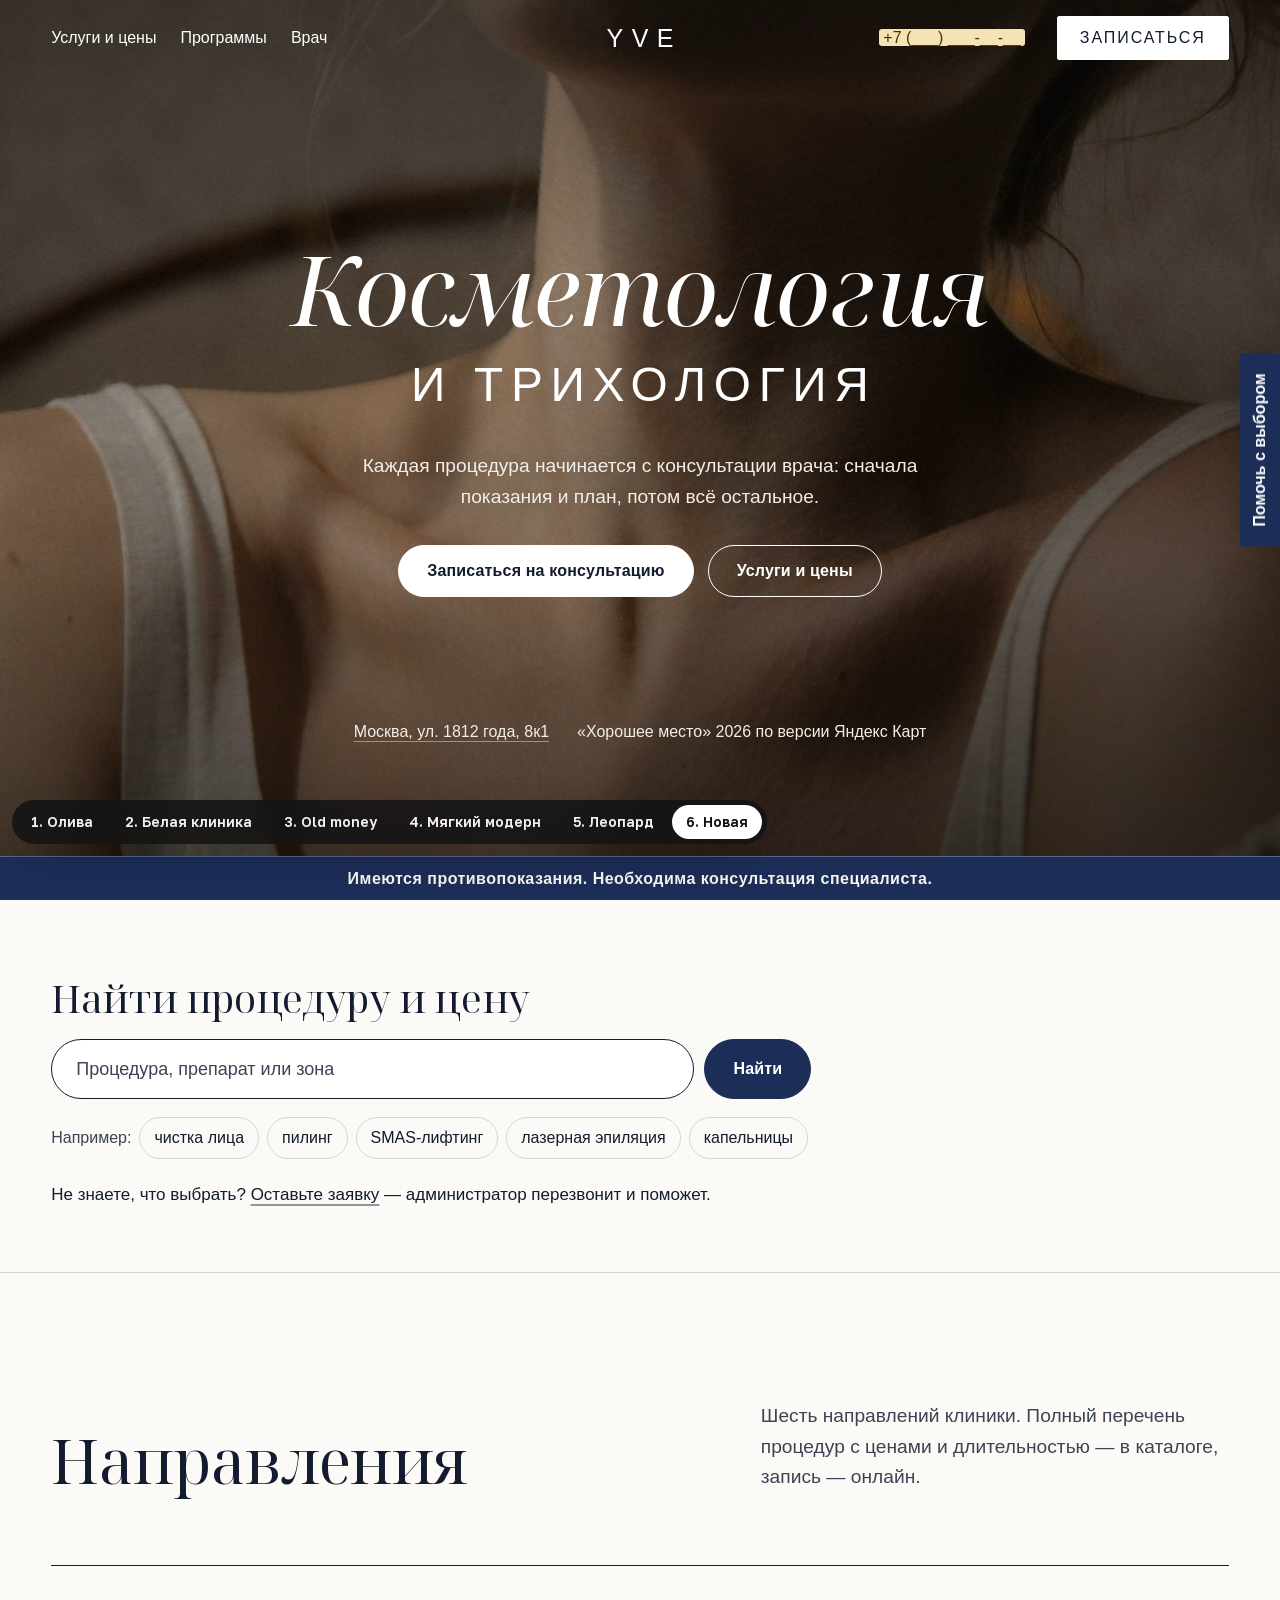
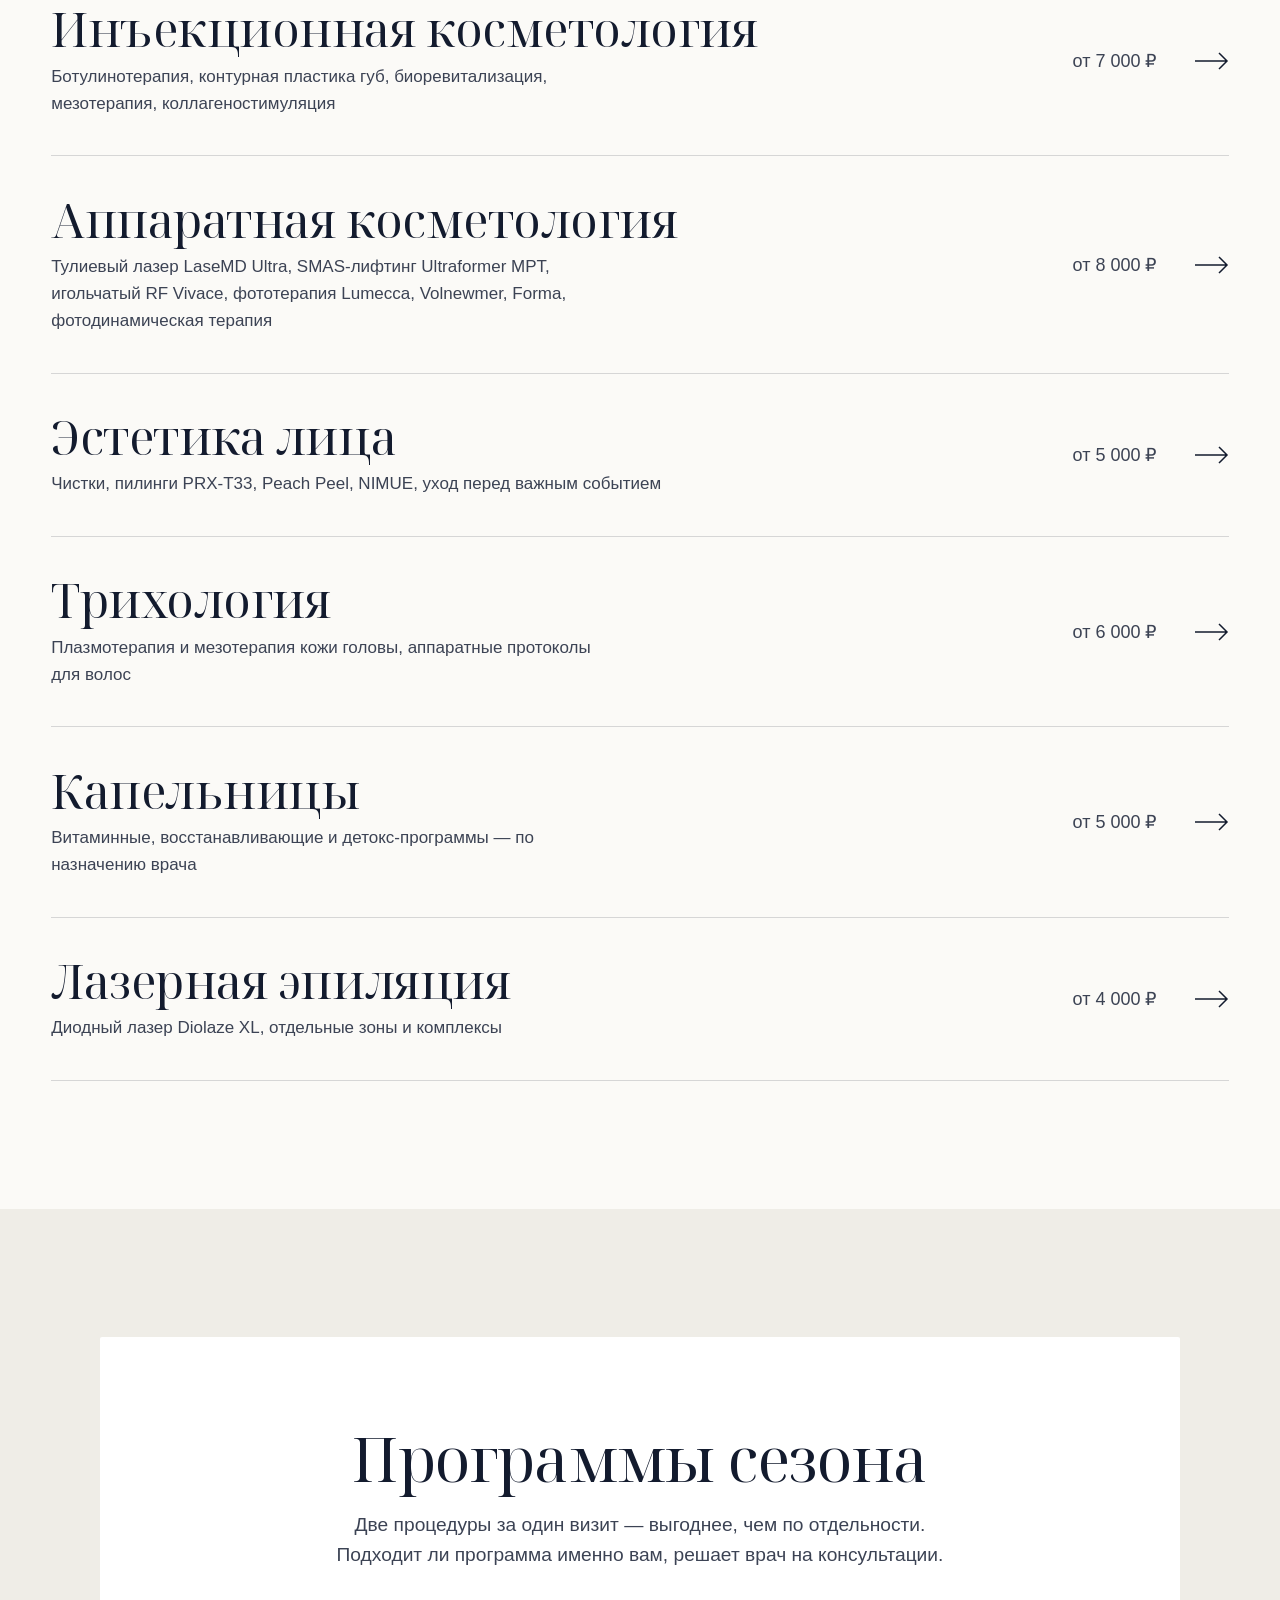
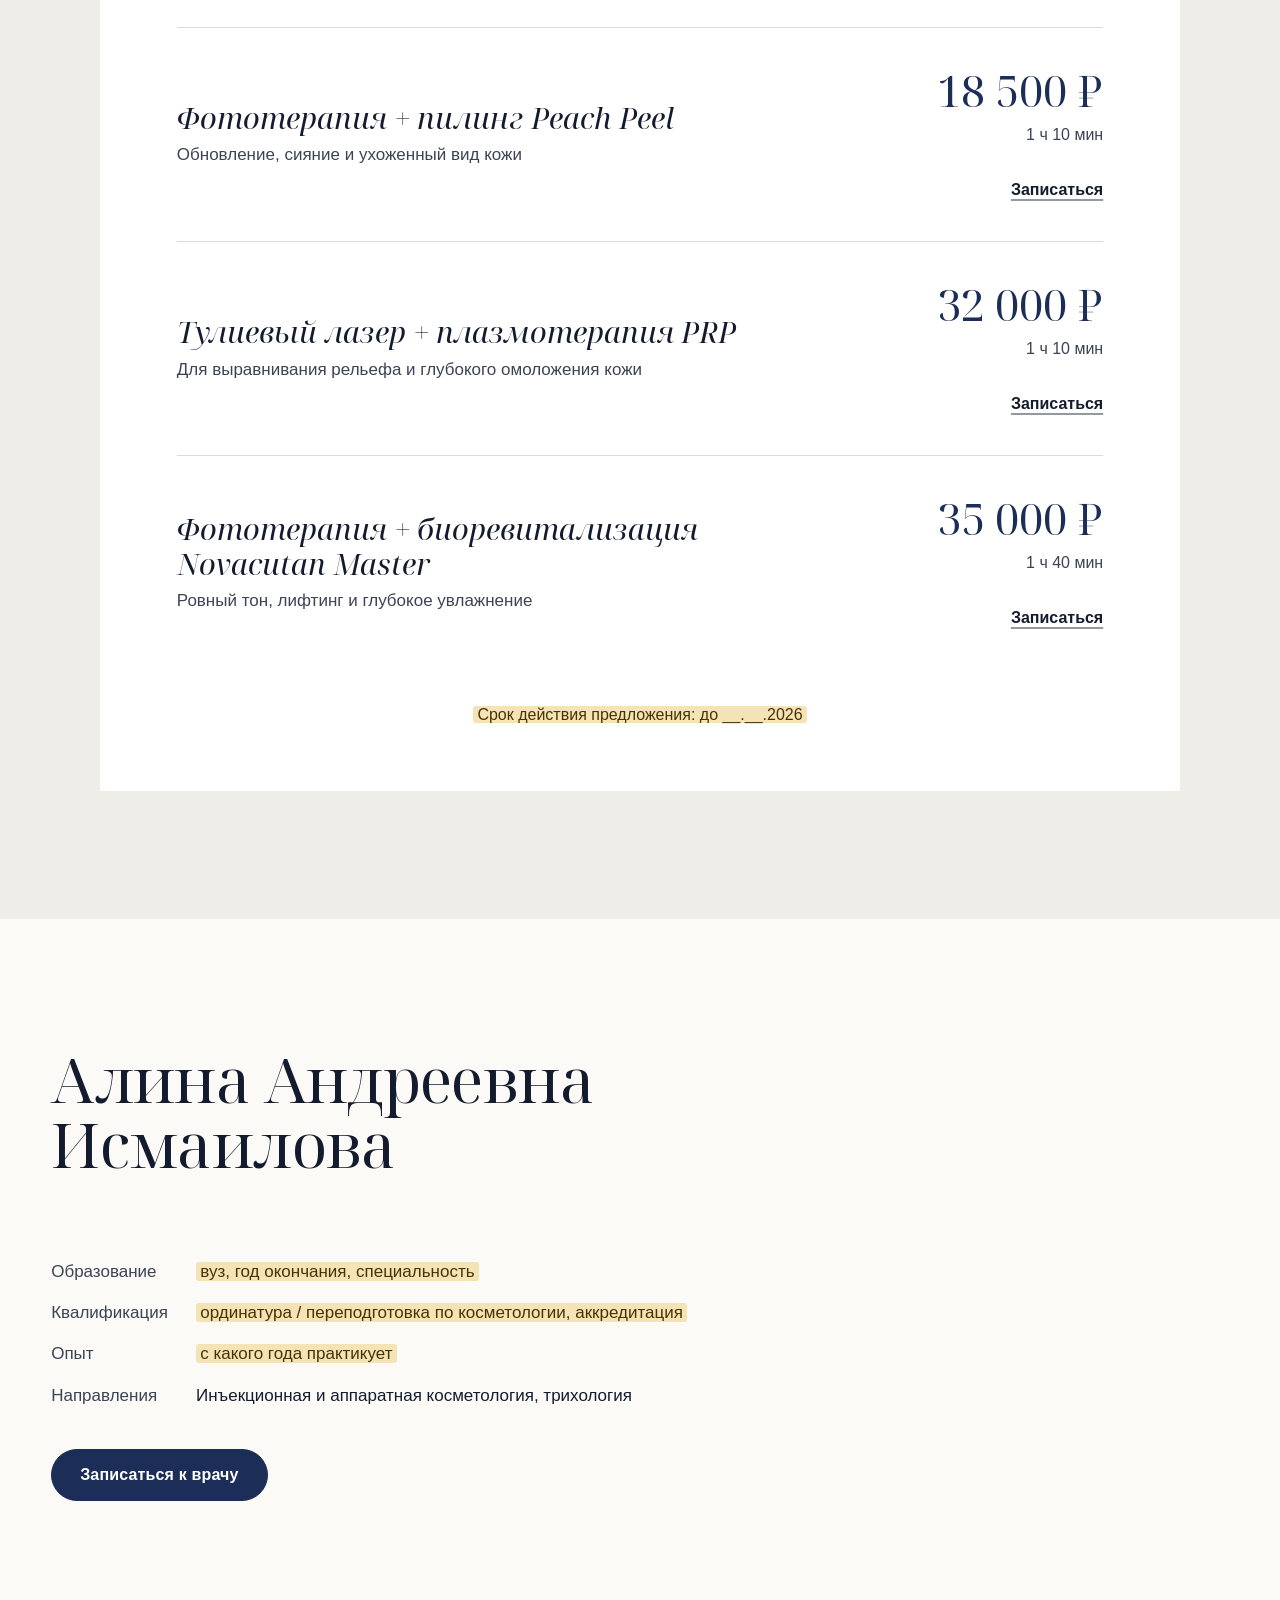
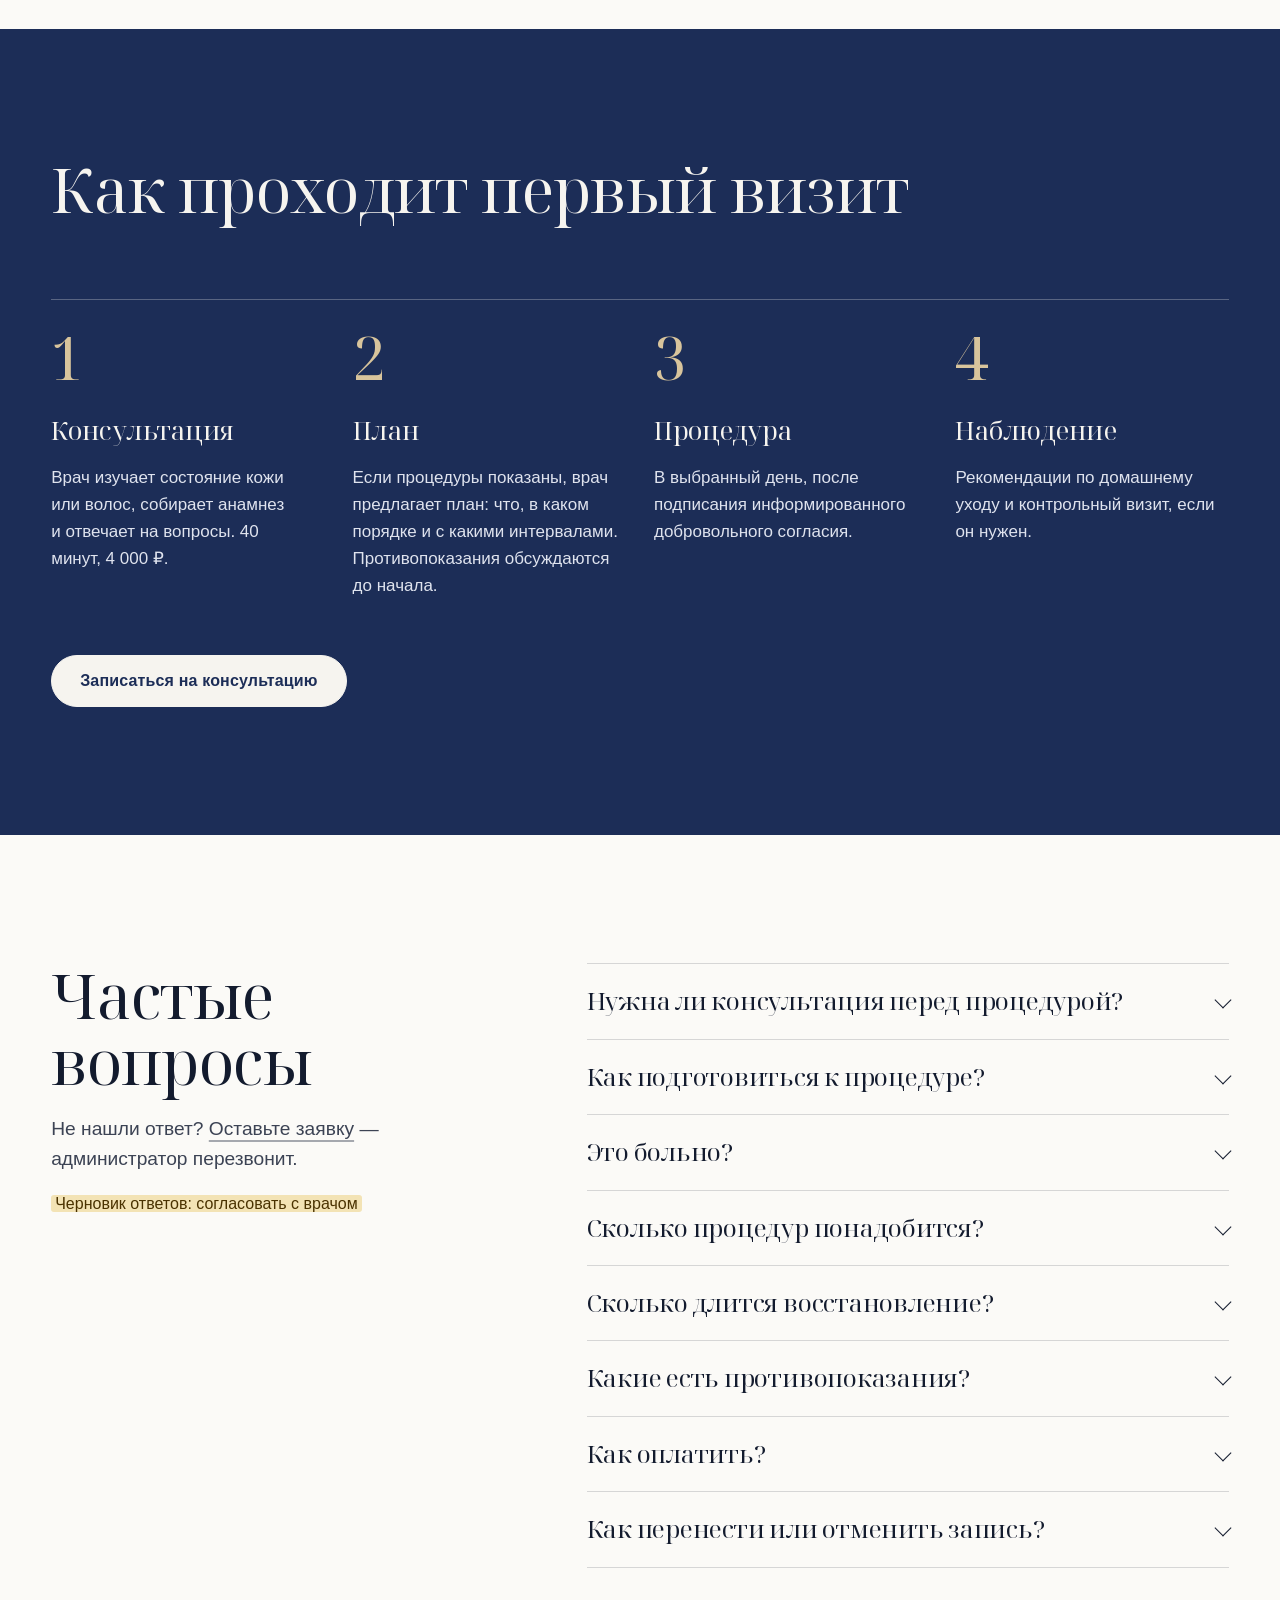
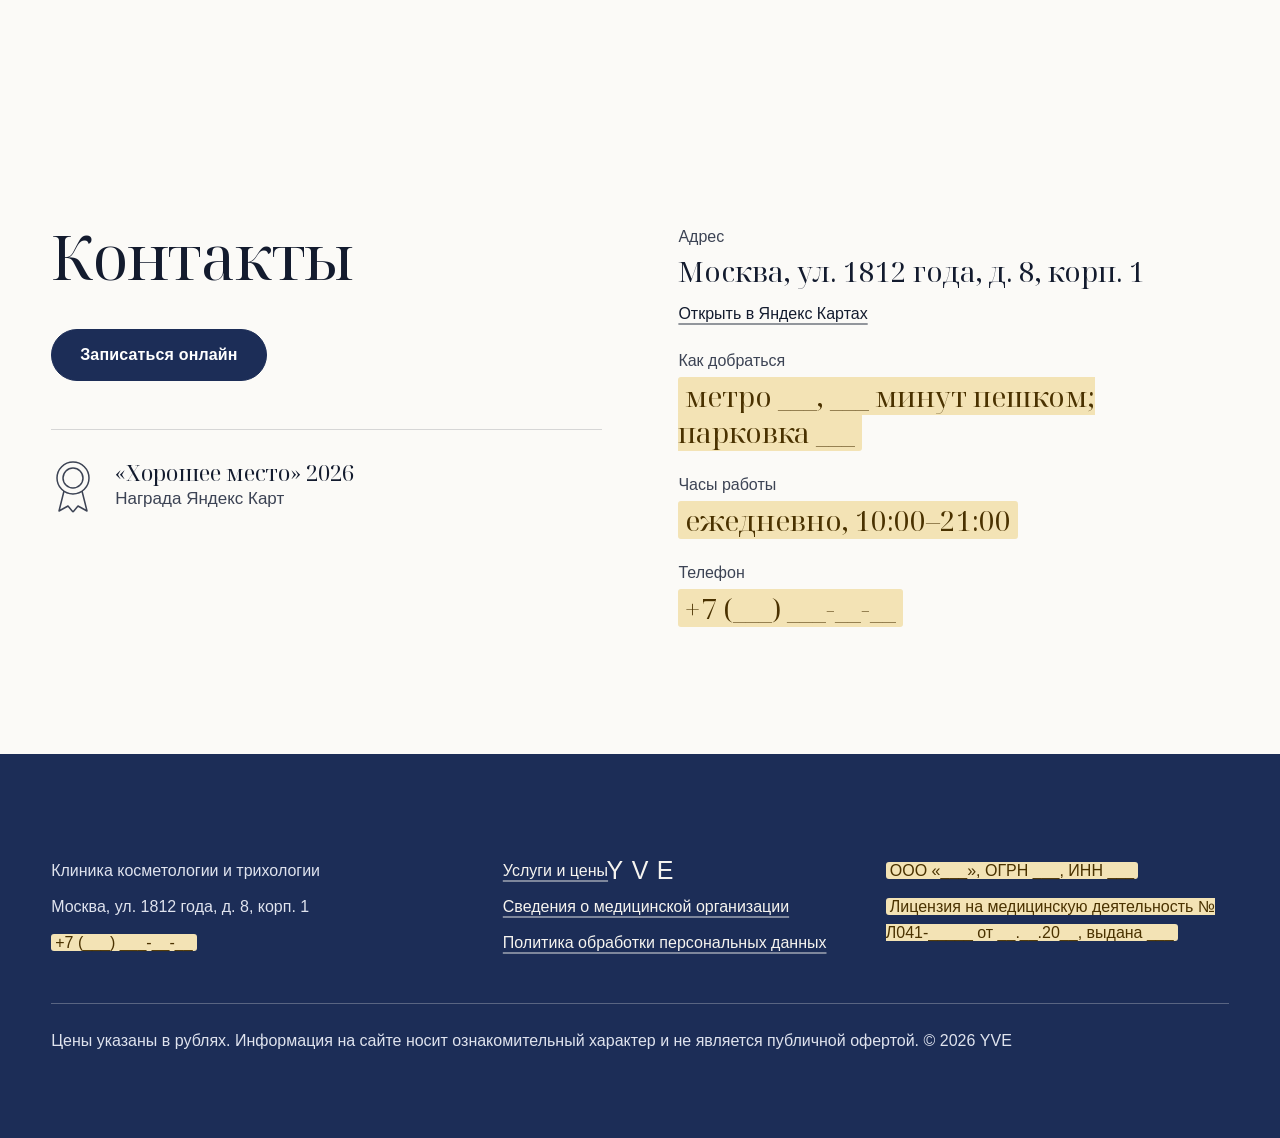
==== commit b7c07cd5: "Первый экран: без приписки про Кутузовский — адрес уже есть ниже" ====
--- a/site/index.html
+++ b/site/index.html
@@ -53,7 +53,7 @@
     <div class="wrap hero-grid">
       <div class="hero-copy">
         <h1 id="hero-title"><span><span>Косметология</span></span><span><span>и трихология</span></span></h1>
-        <p class="hero-text">Клиника YVE у Кутузовского проспекта. Каждая процедура начинается с консультации врача: сначала показания и план, потом всё остальное.</p>
+        <p class="hero-text">Каждая процедура начинается с консультации врача: сначала показания и план, потом всё остальное.</p>
         <div class="hero-actions">
           <a class="btn btn-solid" href="https://n1676841.yclients.ru/company/1501872/personal/menu?o=" data-book>Записаться на консультацию</a>
           <a class="btn btn-ghost" href="uslugi.html">Услуги и цены</a>
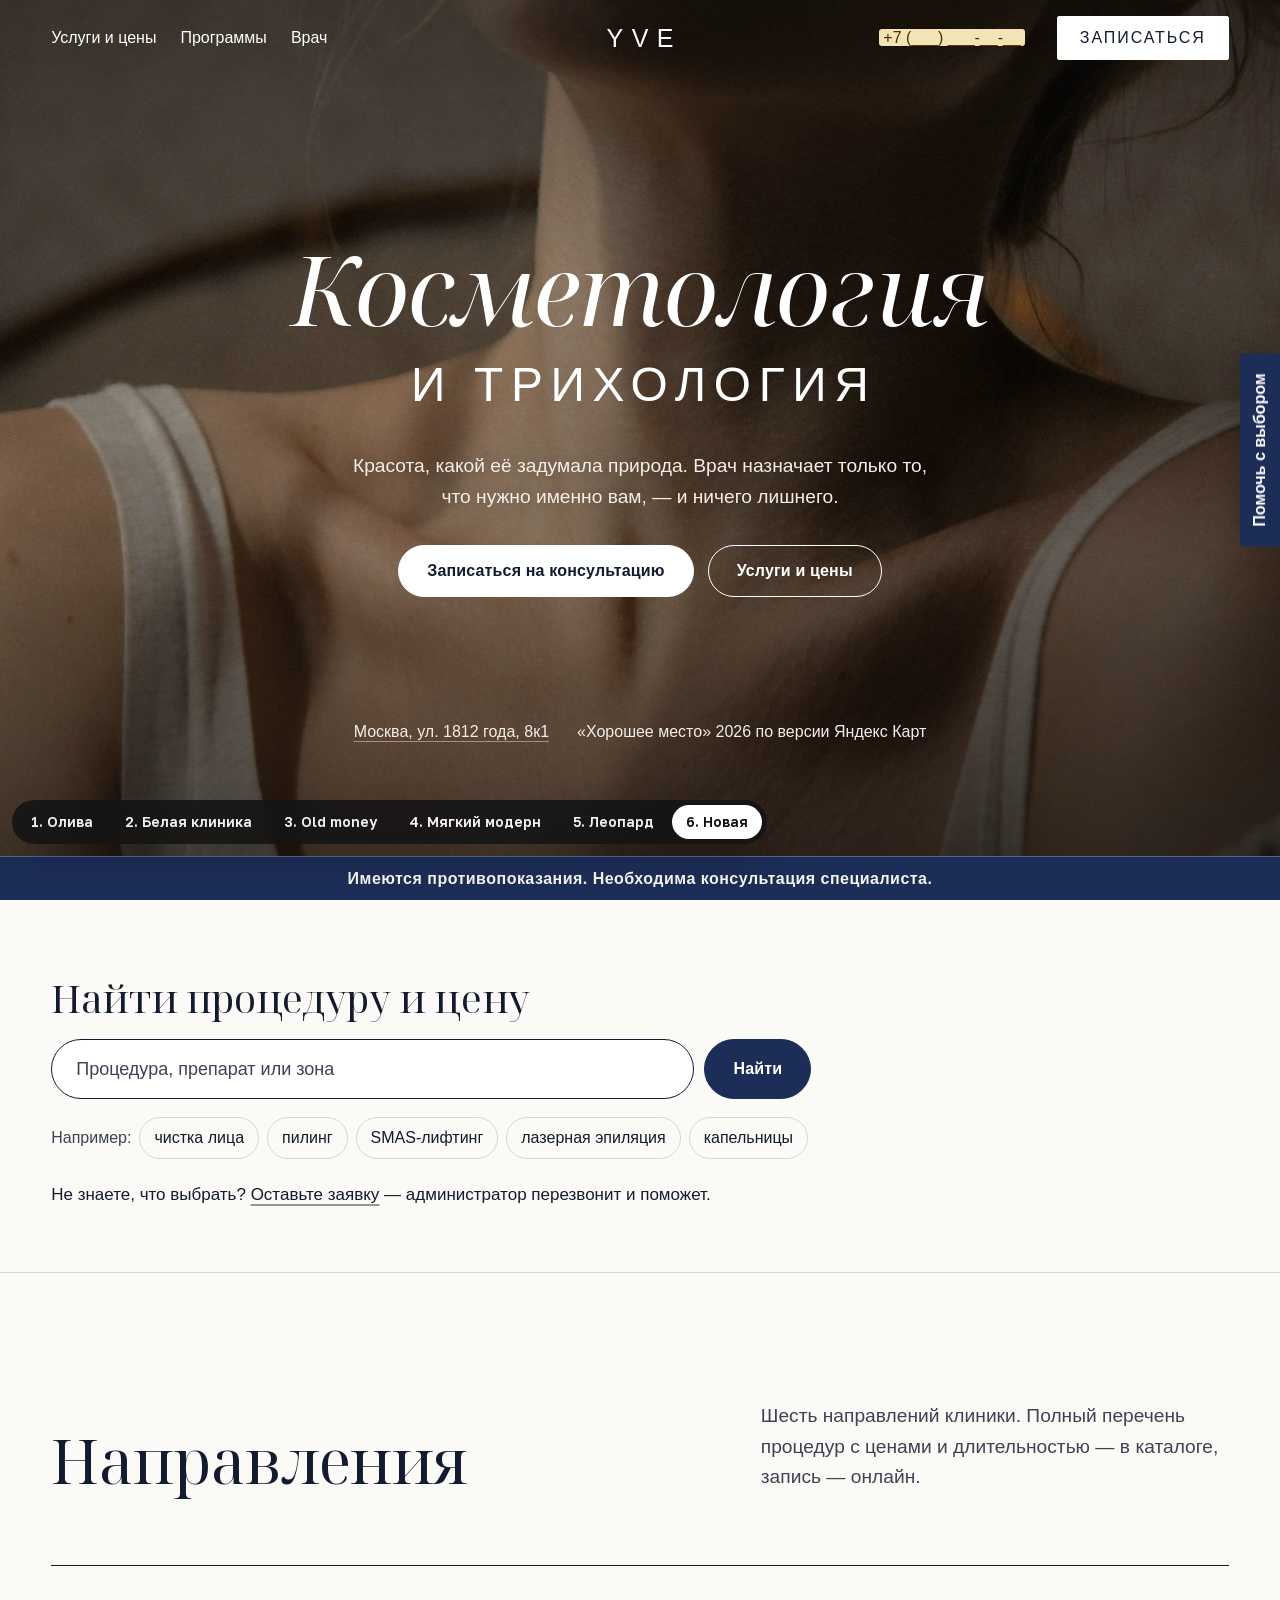
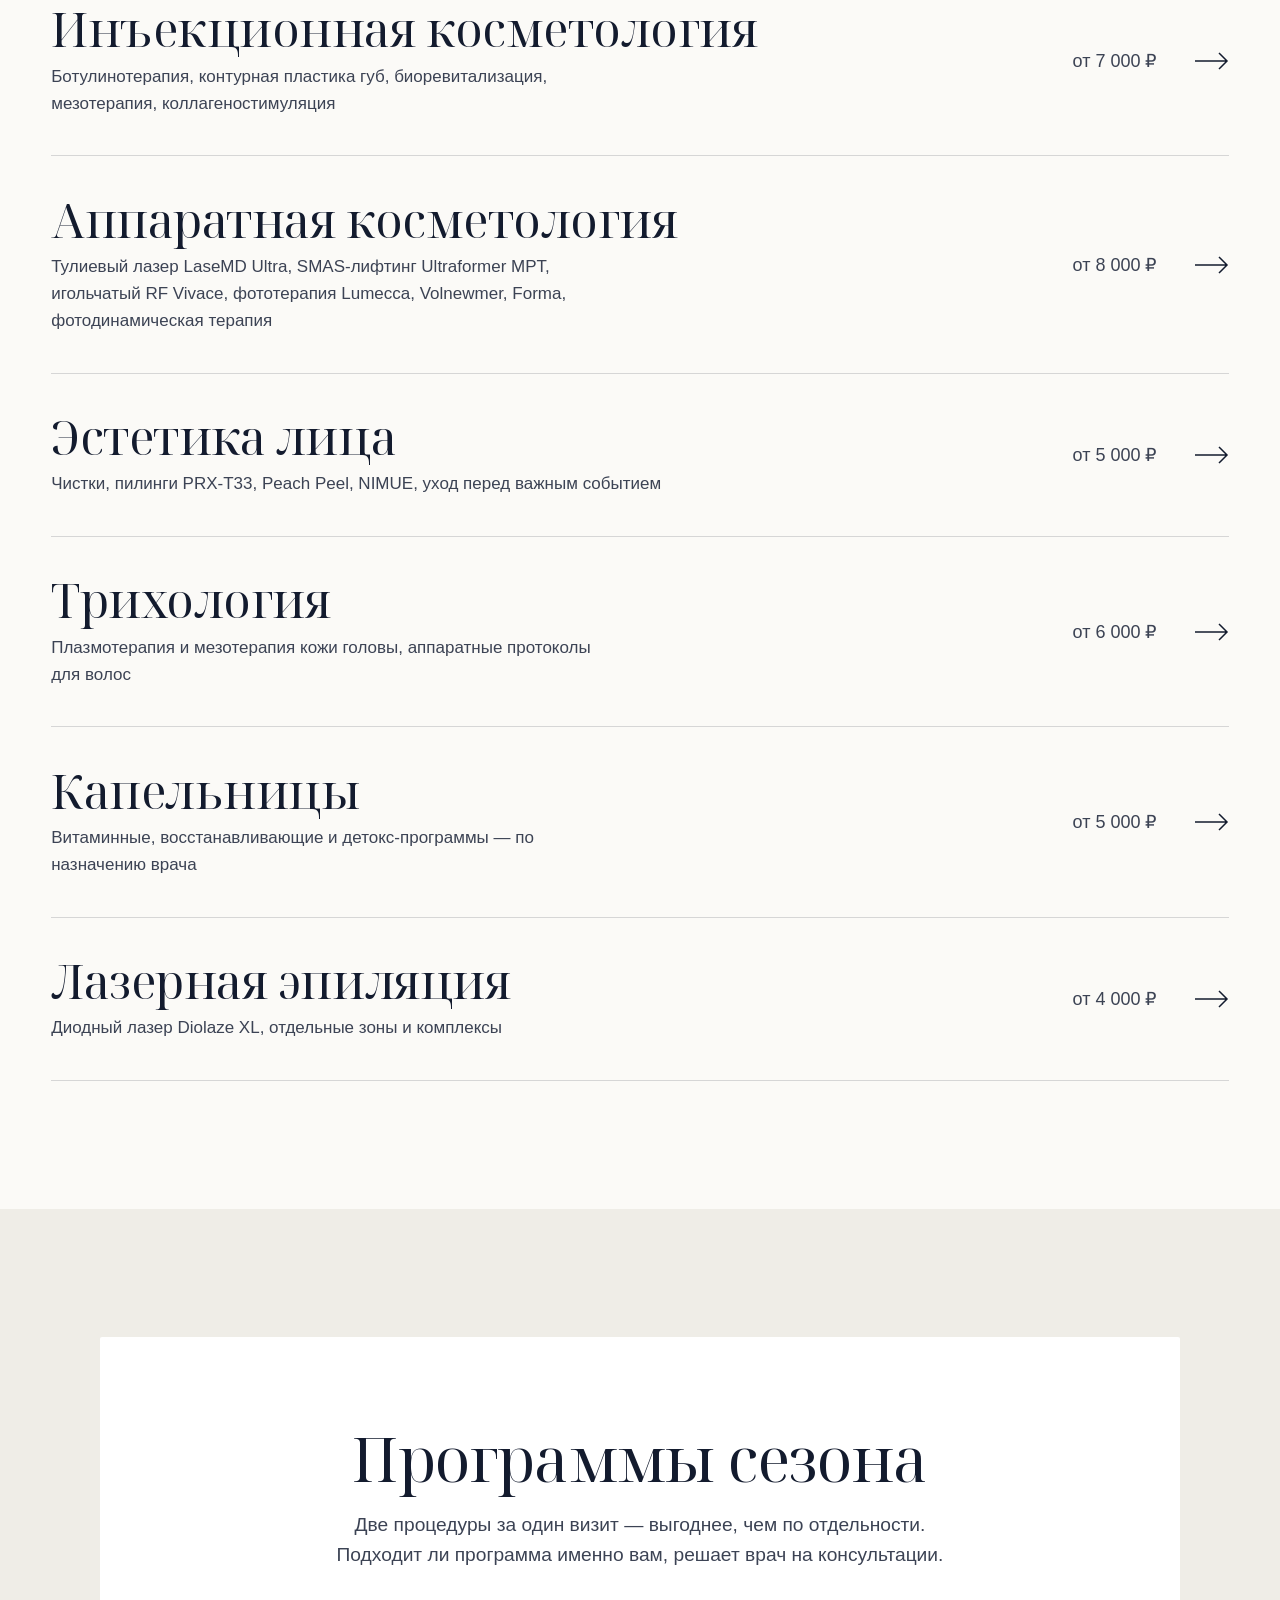
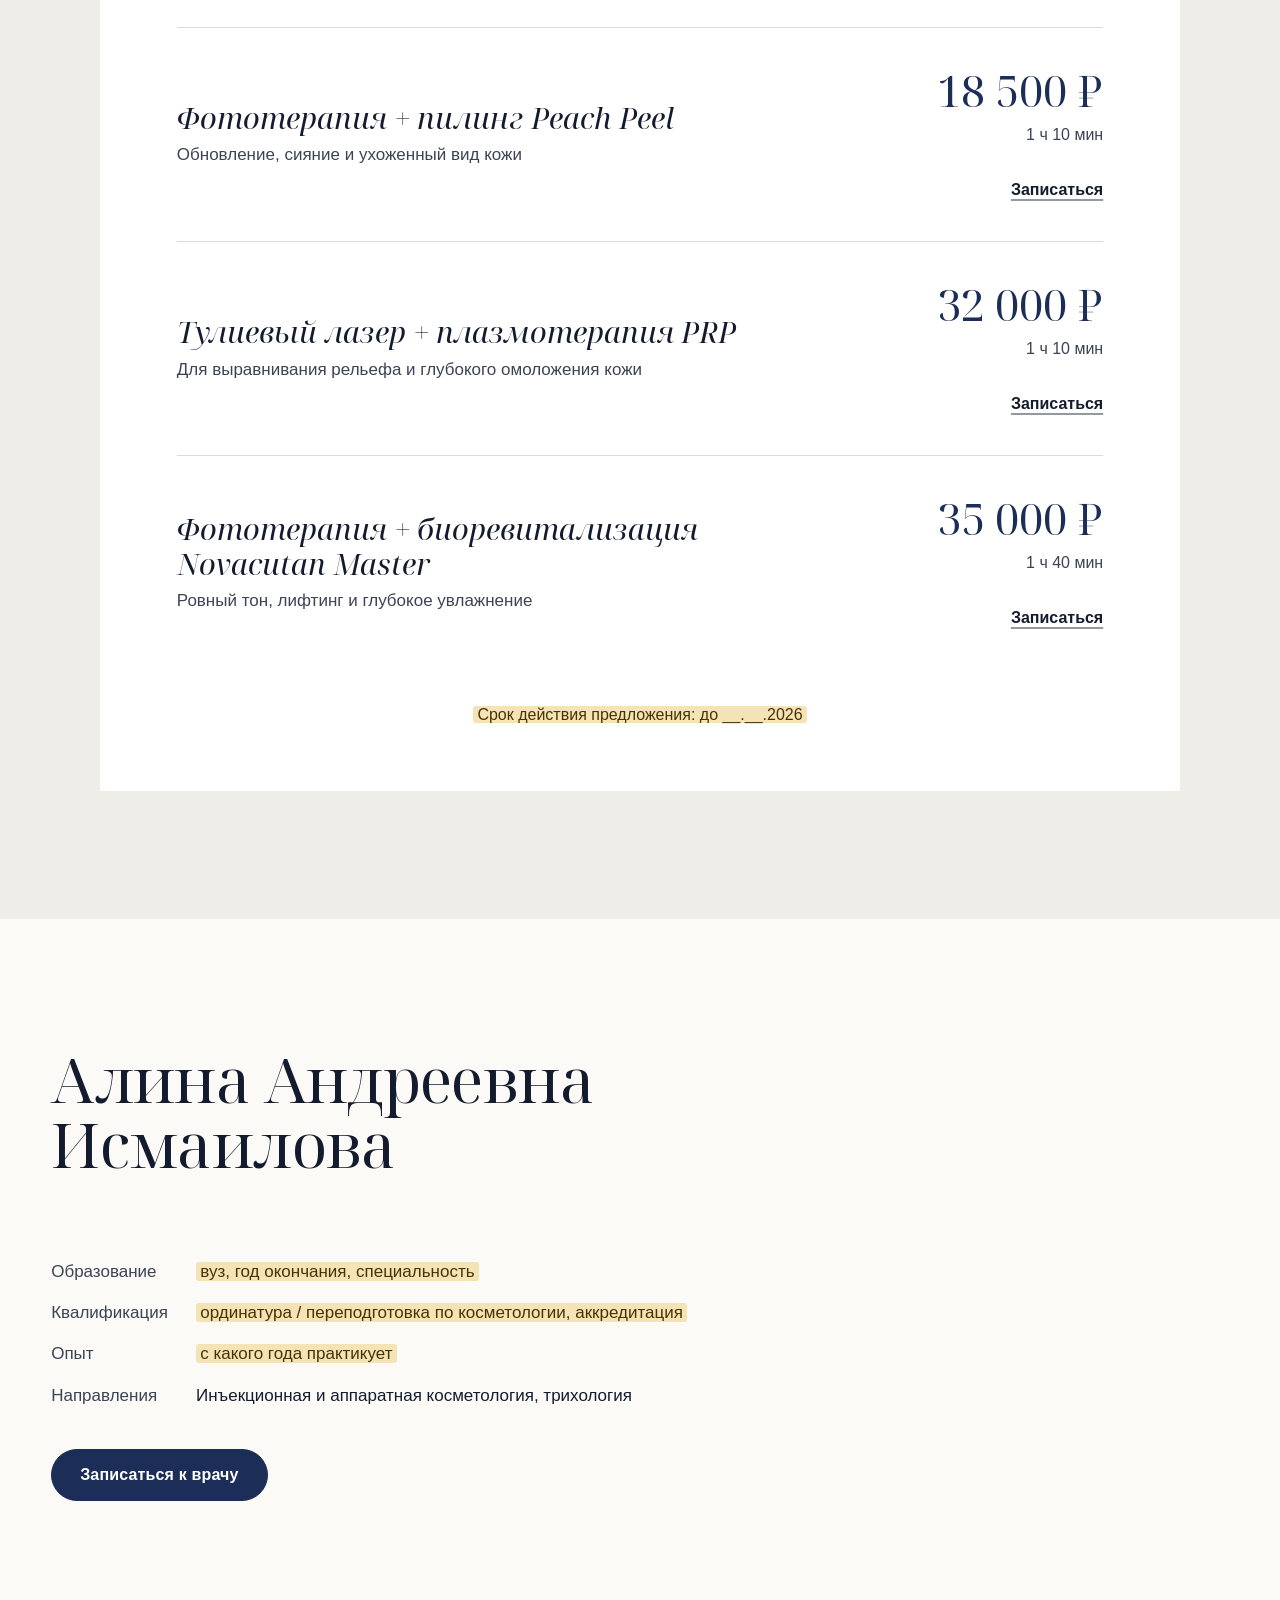
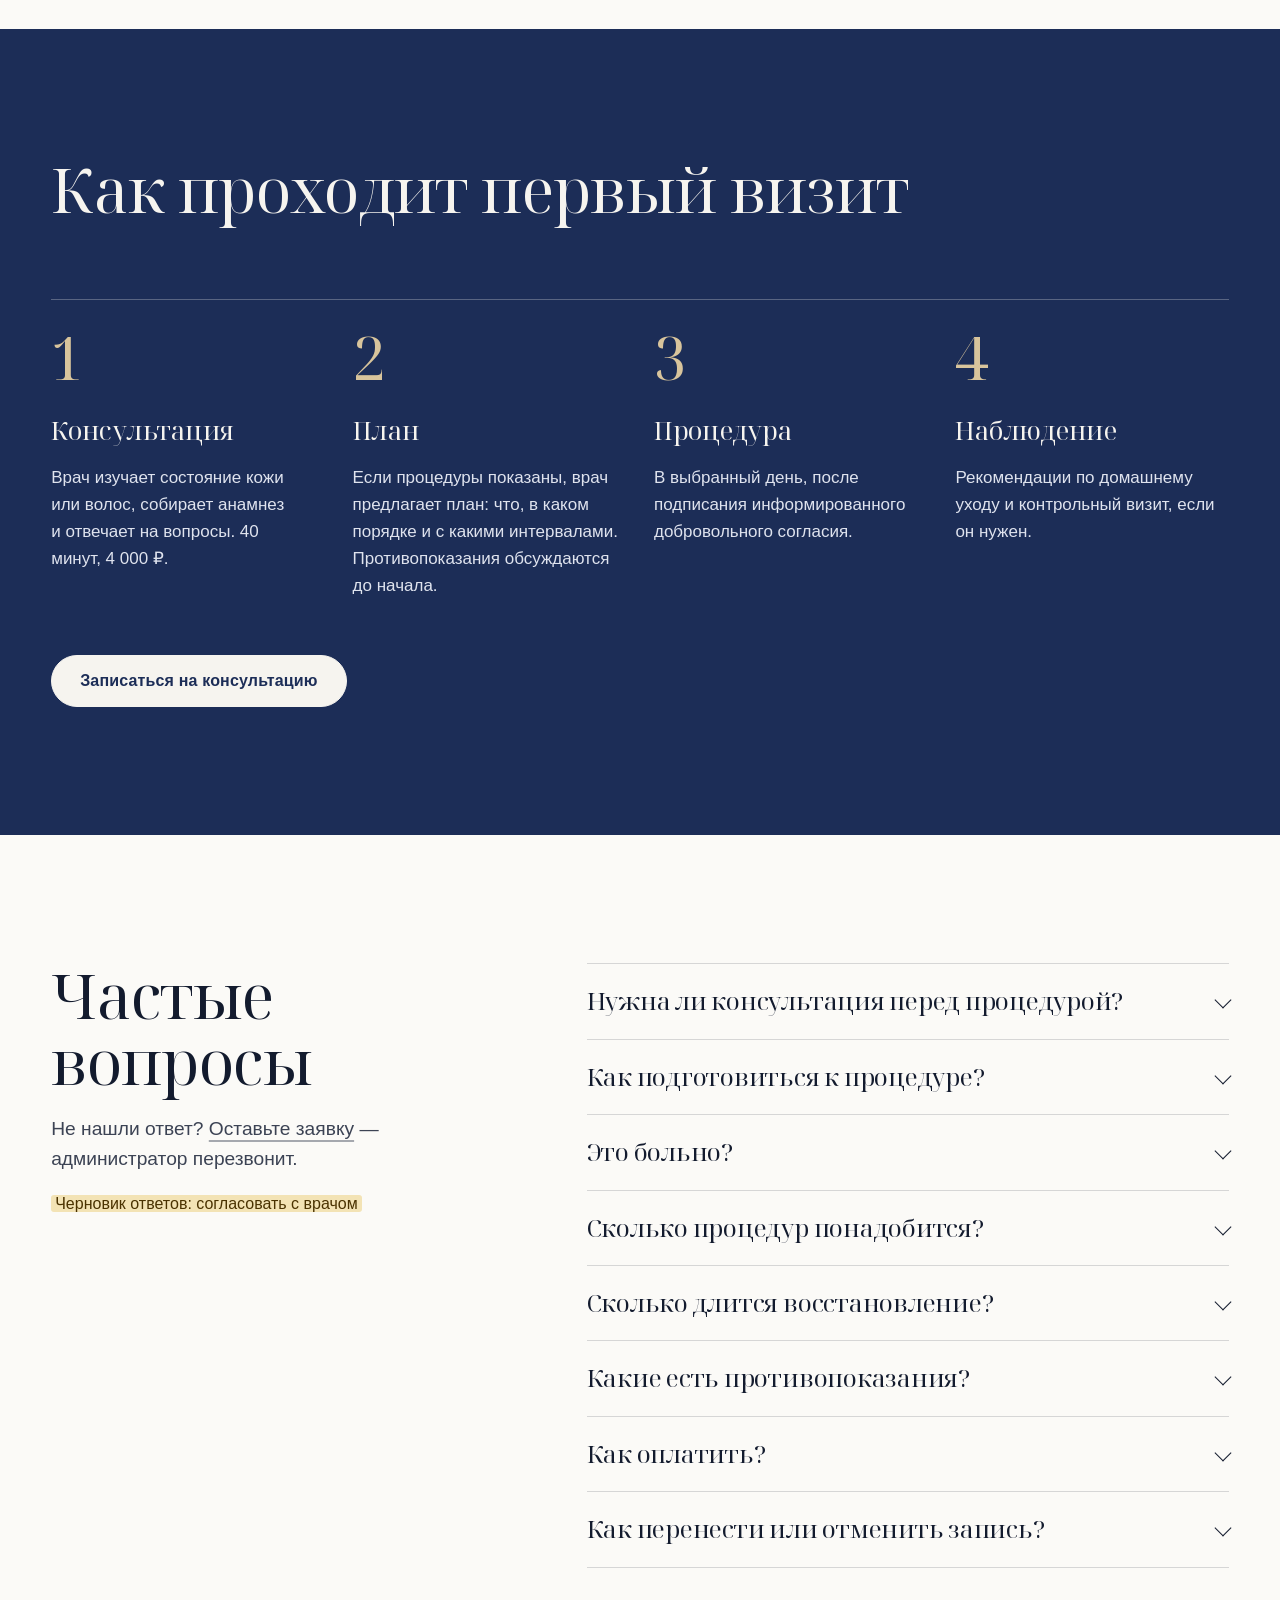
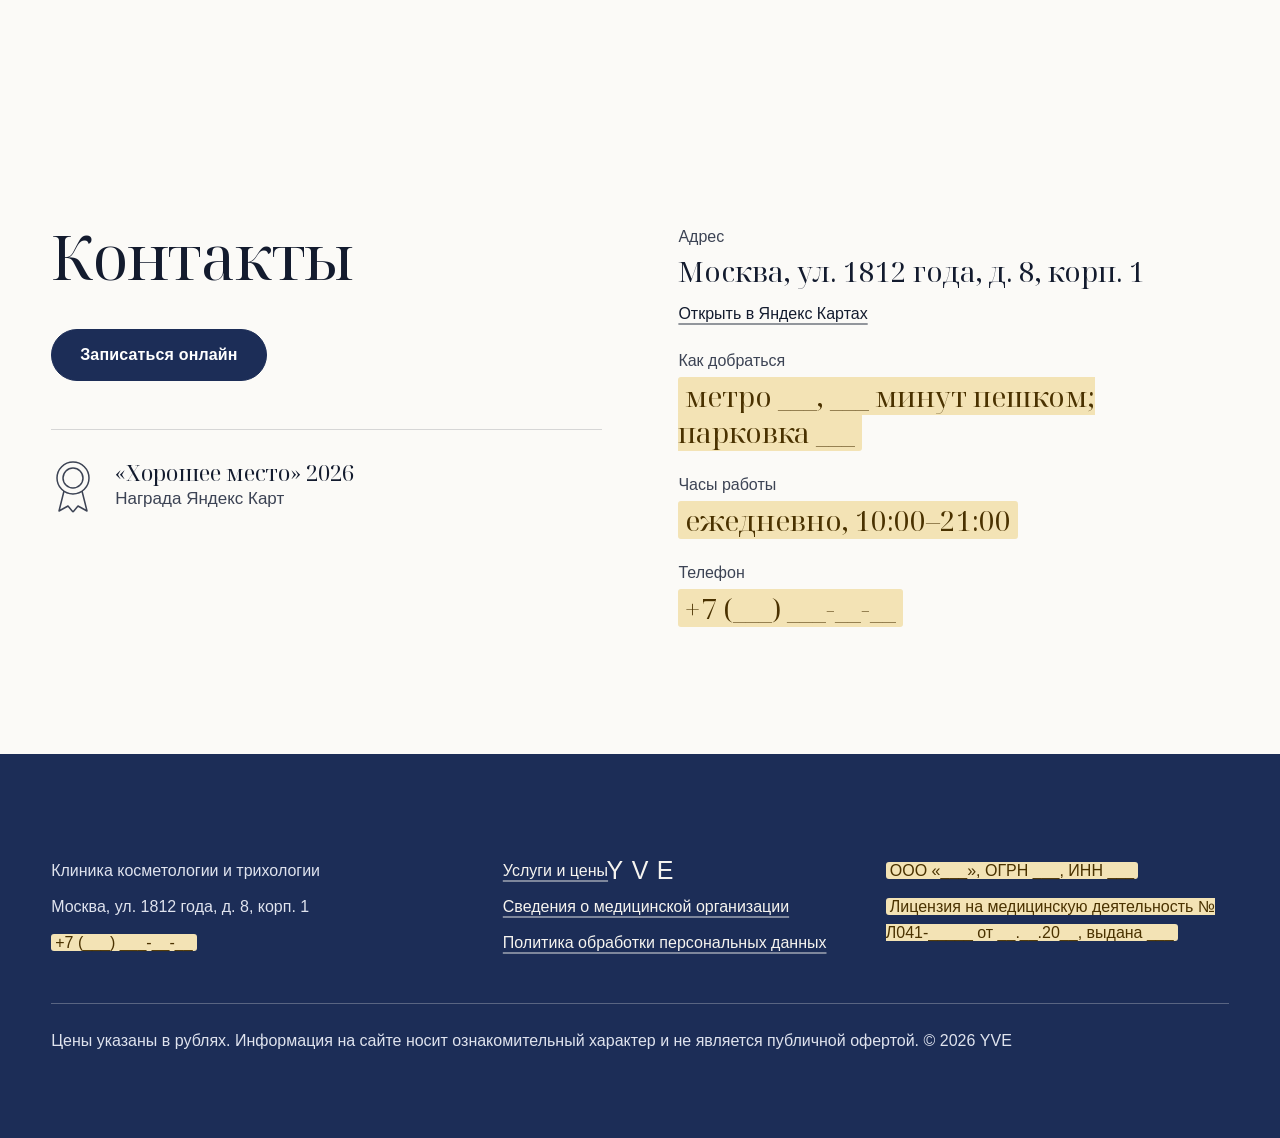
==== commit db070757: "Первый экран: новый текст под заголовком" ====
--- a/site/index.html
+++ b/site/index.html
@@ -53,7 +53,7 @@
     <div class="wrap hero-grid">
       <div class="hero-copy">
         <h1 id="hero-title"><span><span>Косметология</span></span><span><span>и трихология</span></span></h1>
-        <p class="hero-text">Каждая процедура начинается с консультации врача: сначала показания и план, потом всё остальное.</p>
+        <p class="hero-text">Красота, какой её задумала природа. Врач назначает только то, что нужно именно вам, — и ничего лишнего.</p>
         <div class="hero-actions">
           <a class="btn btn-solid" href="https://n1676841.yclients.ru/company/1501872/personal/menu?o=" data-book>Записаться на консультацию</a>
           <a class="btn btn-ghost" href="uslugi.html">Услуги и цены</a>
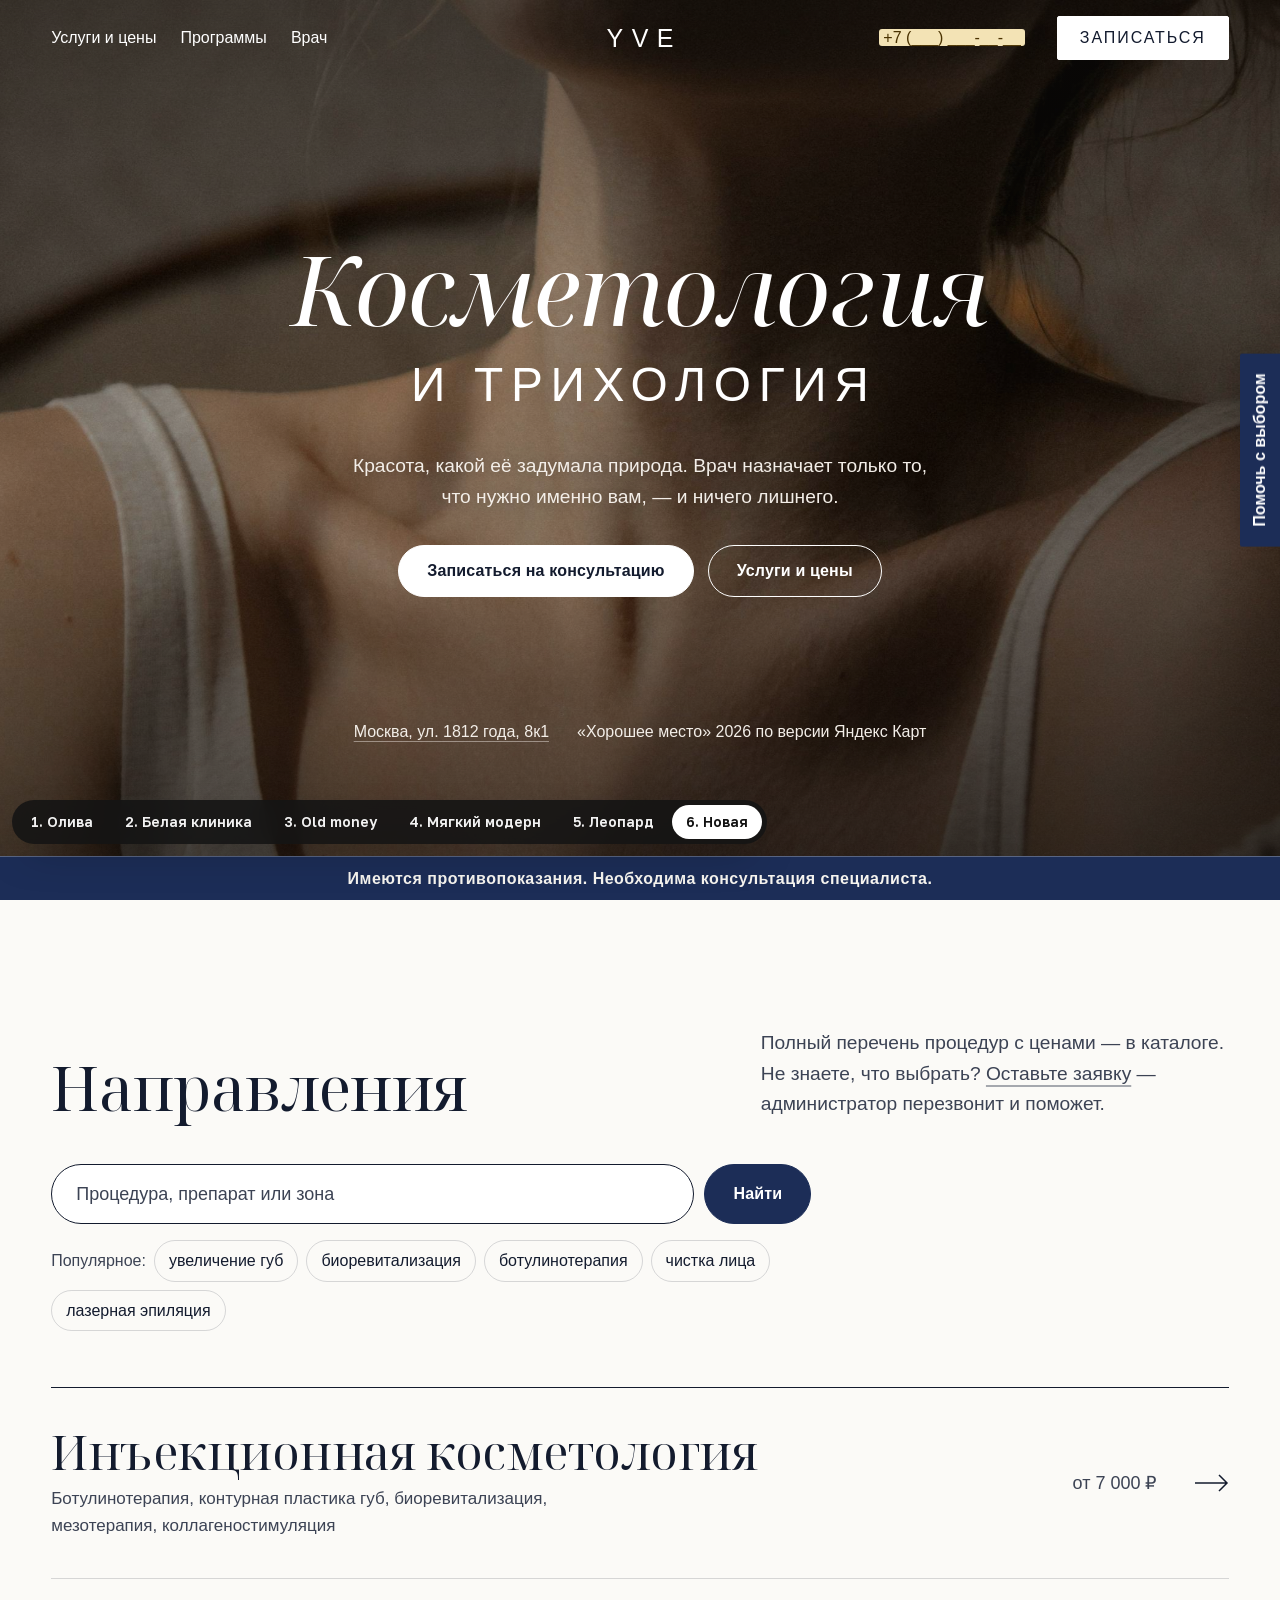
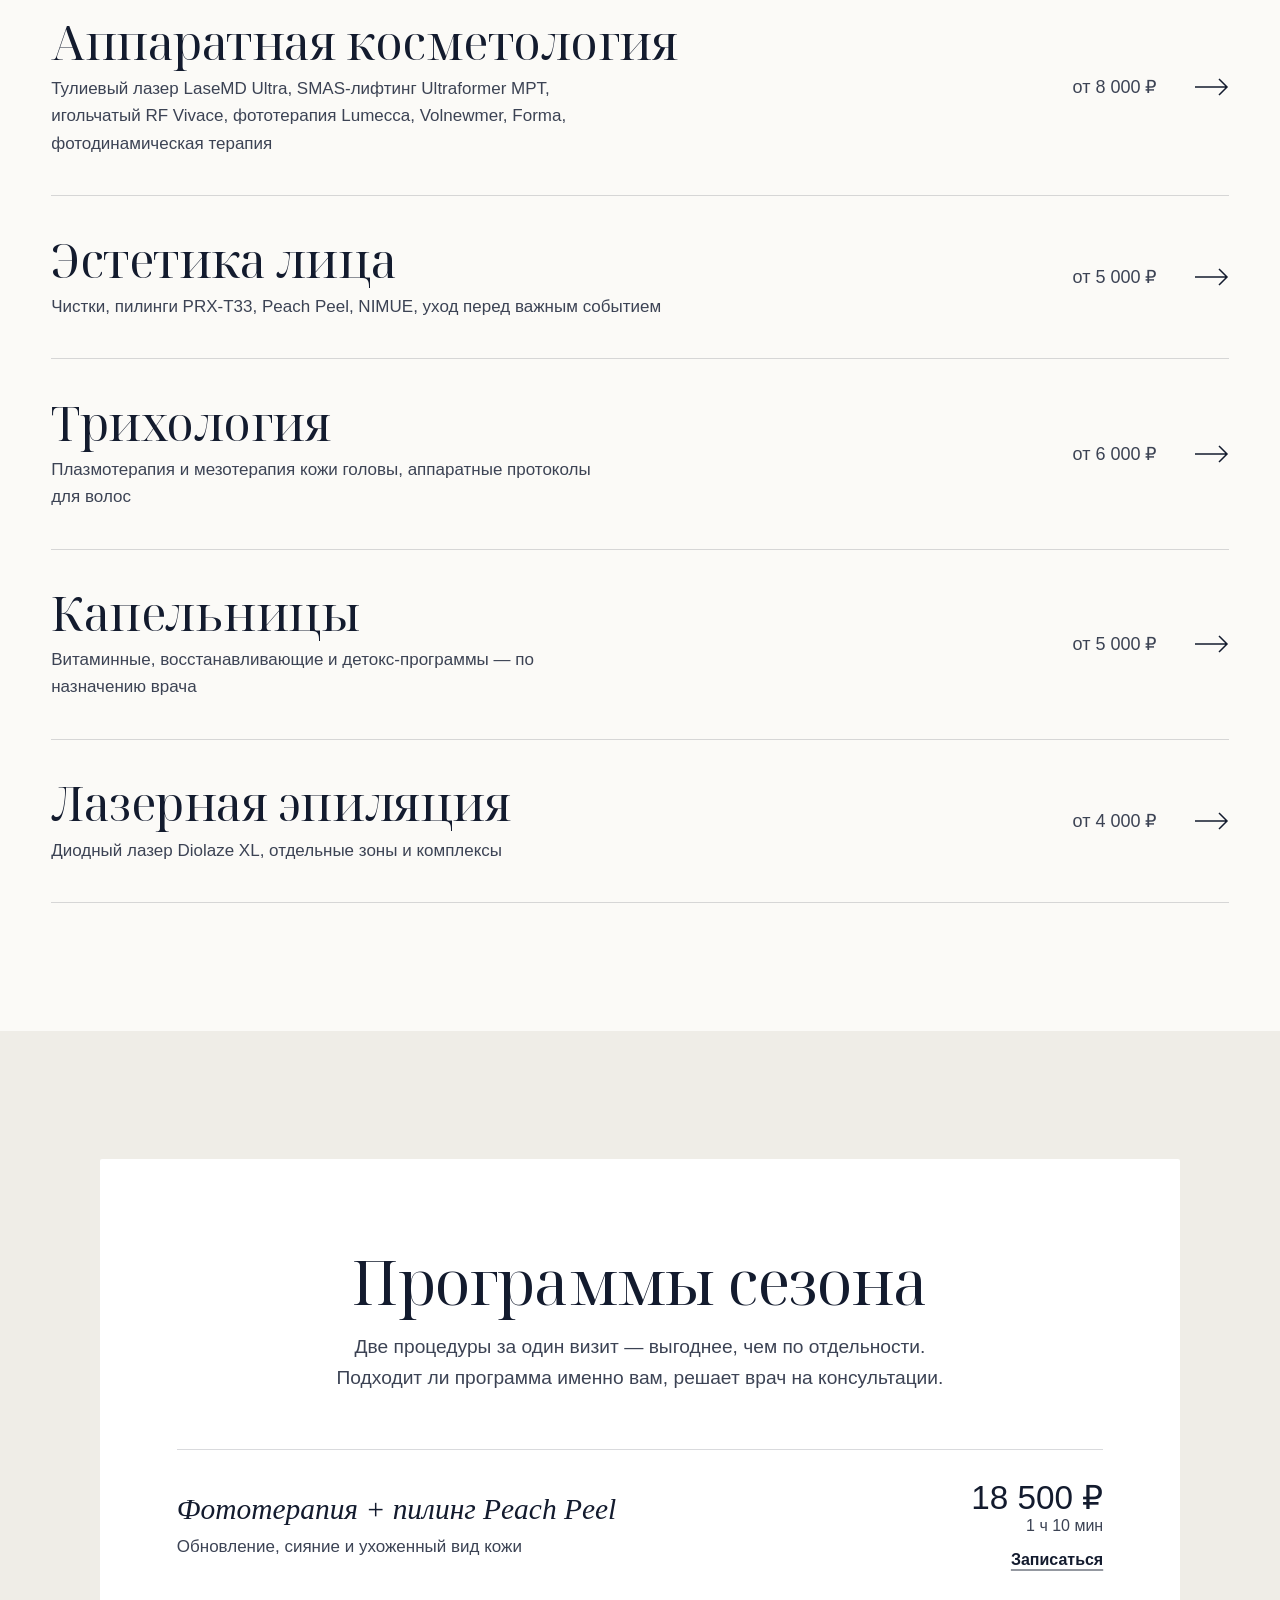
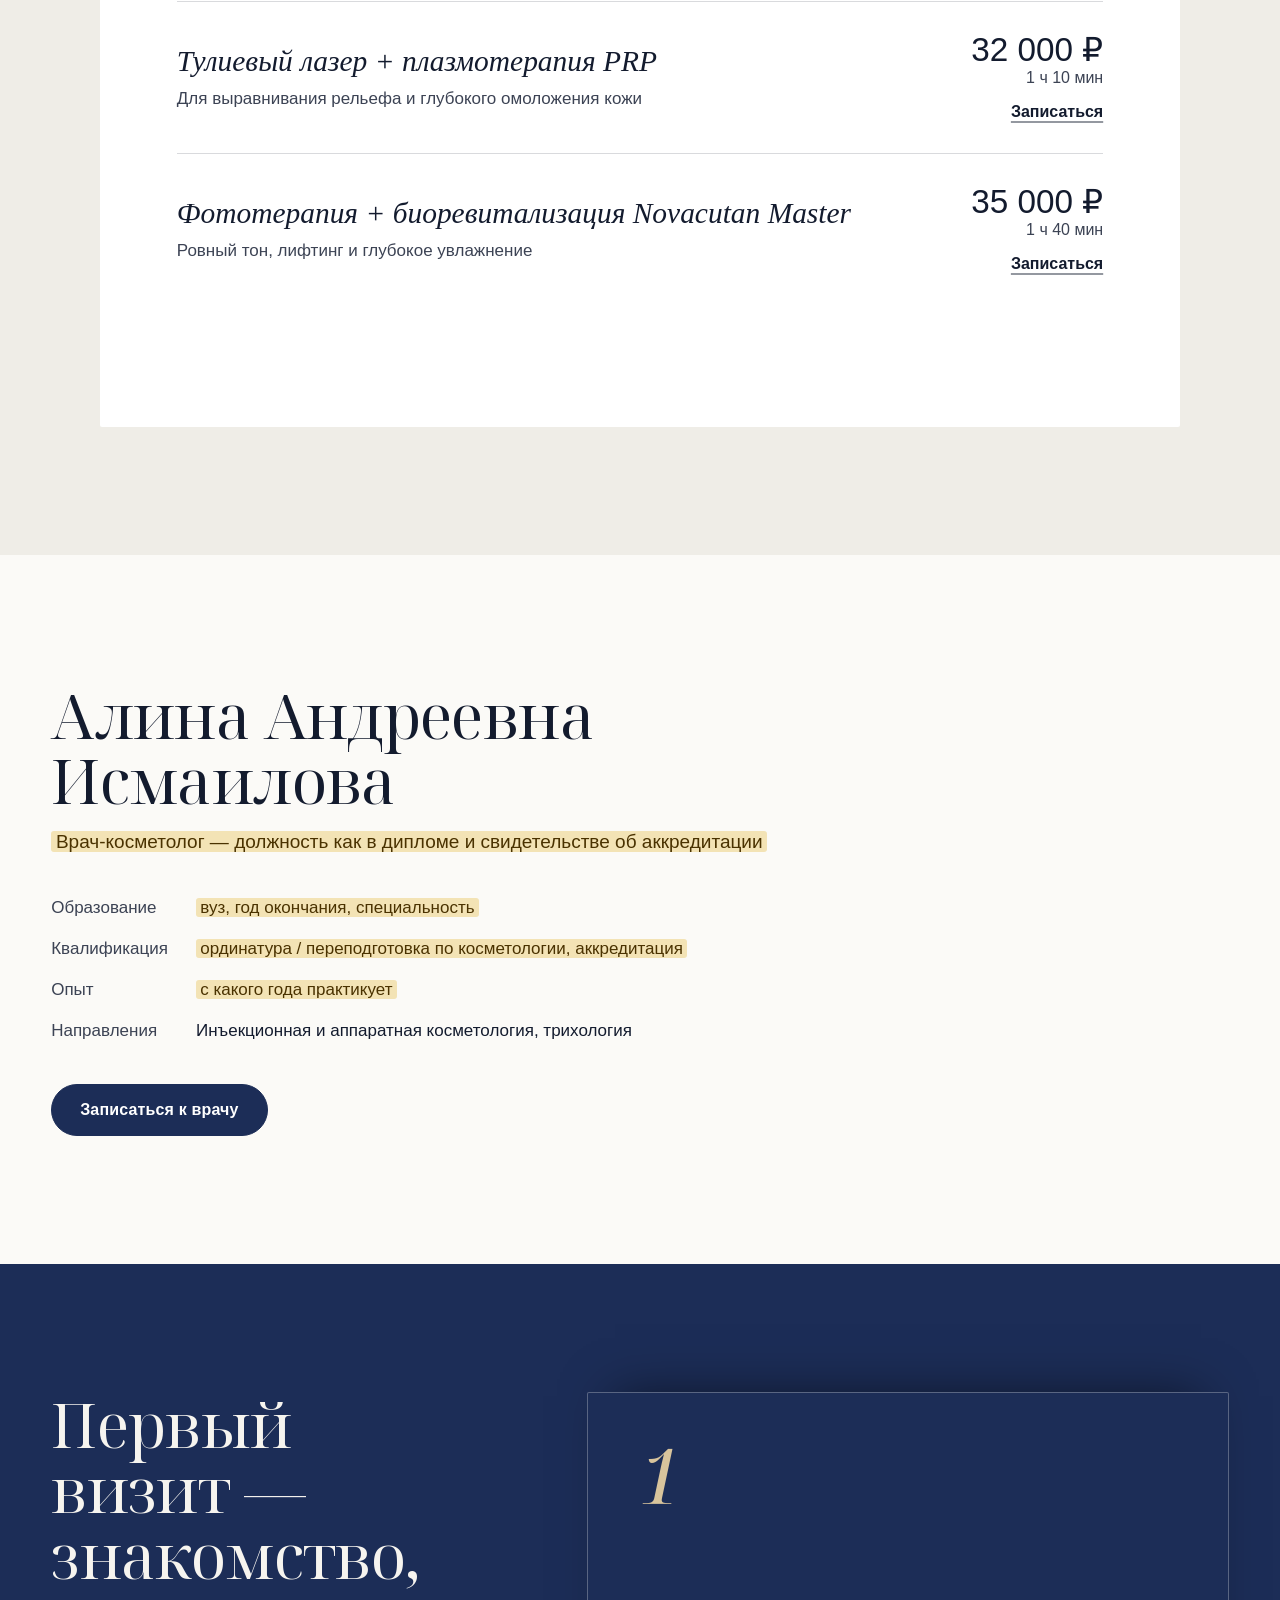
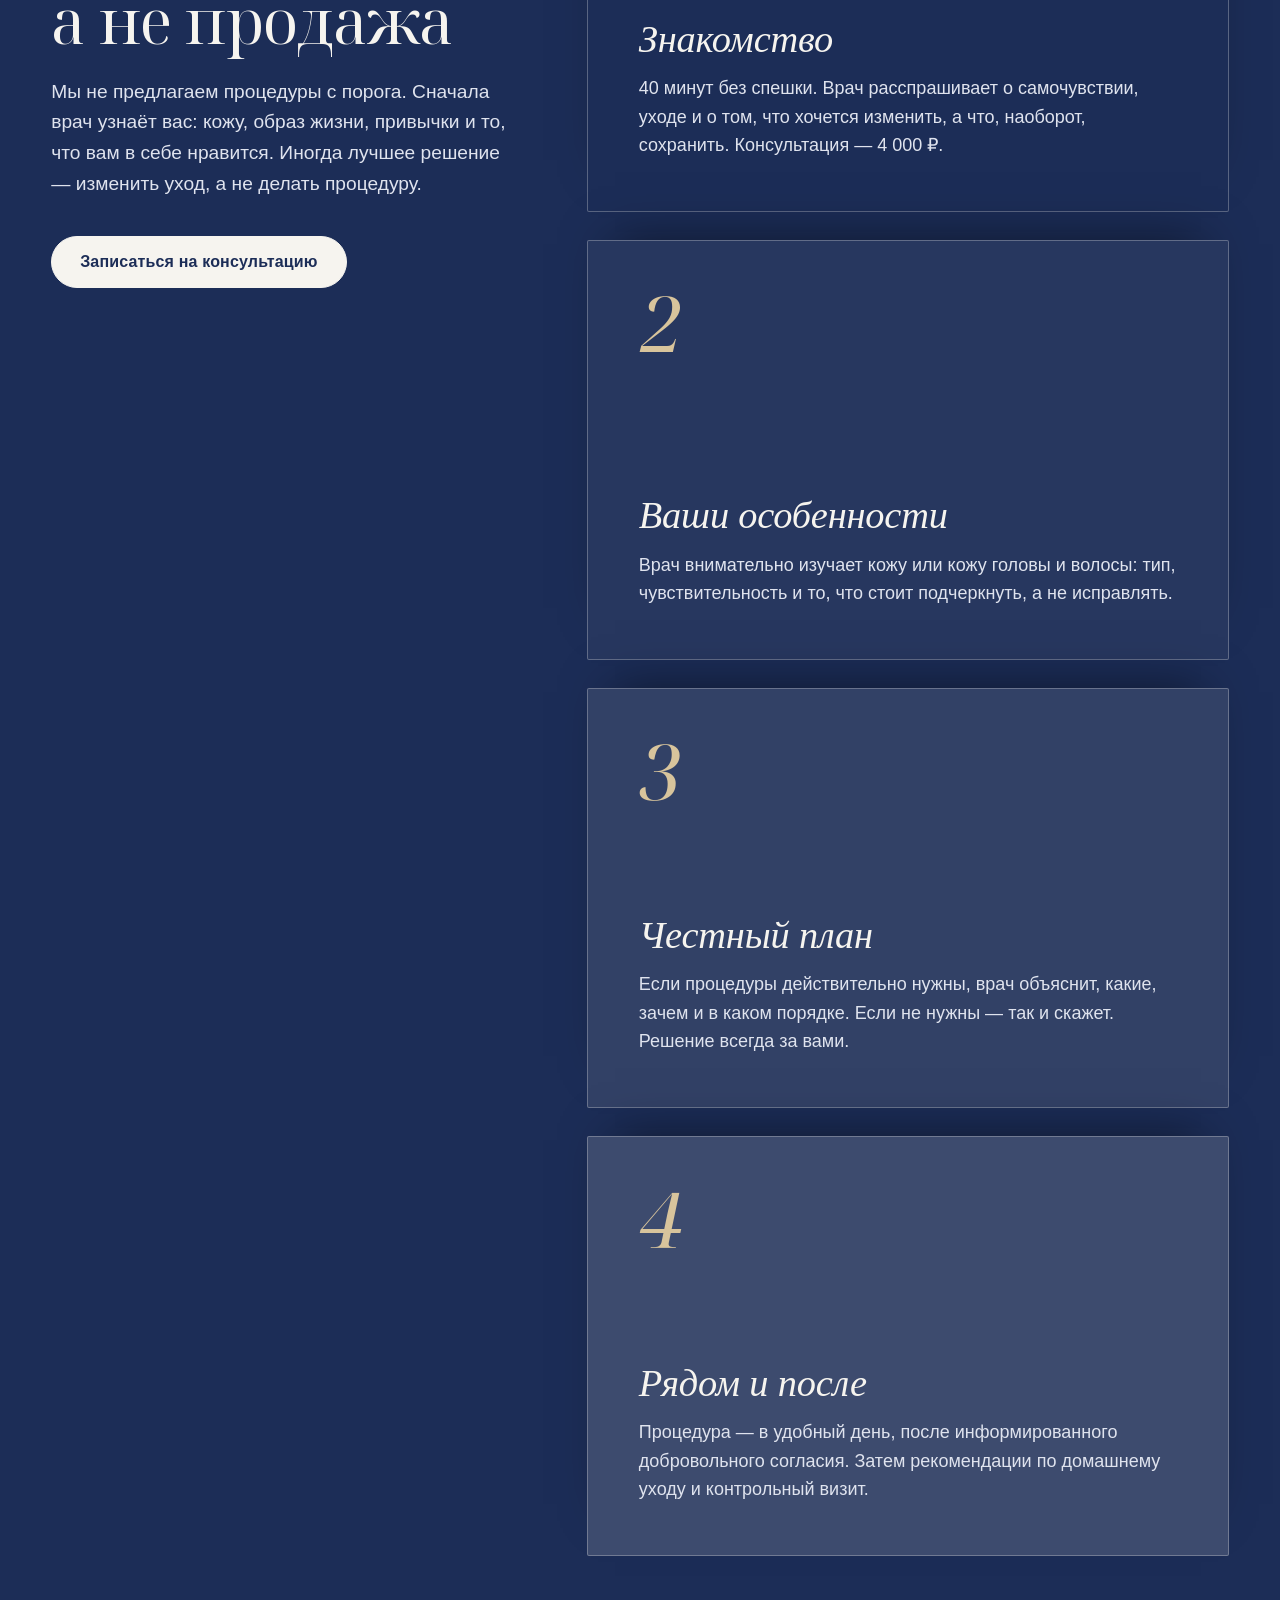
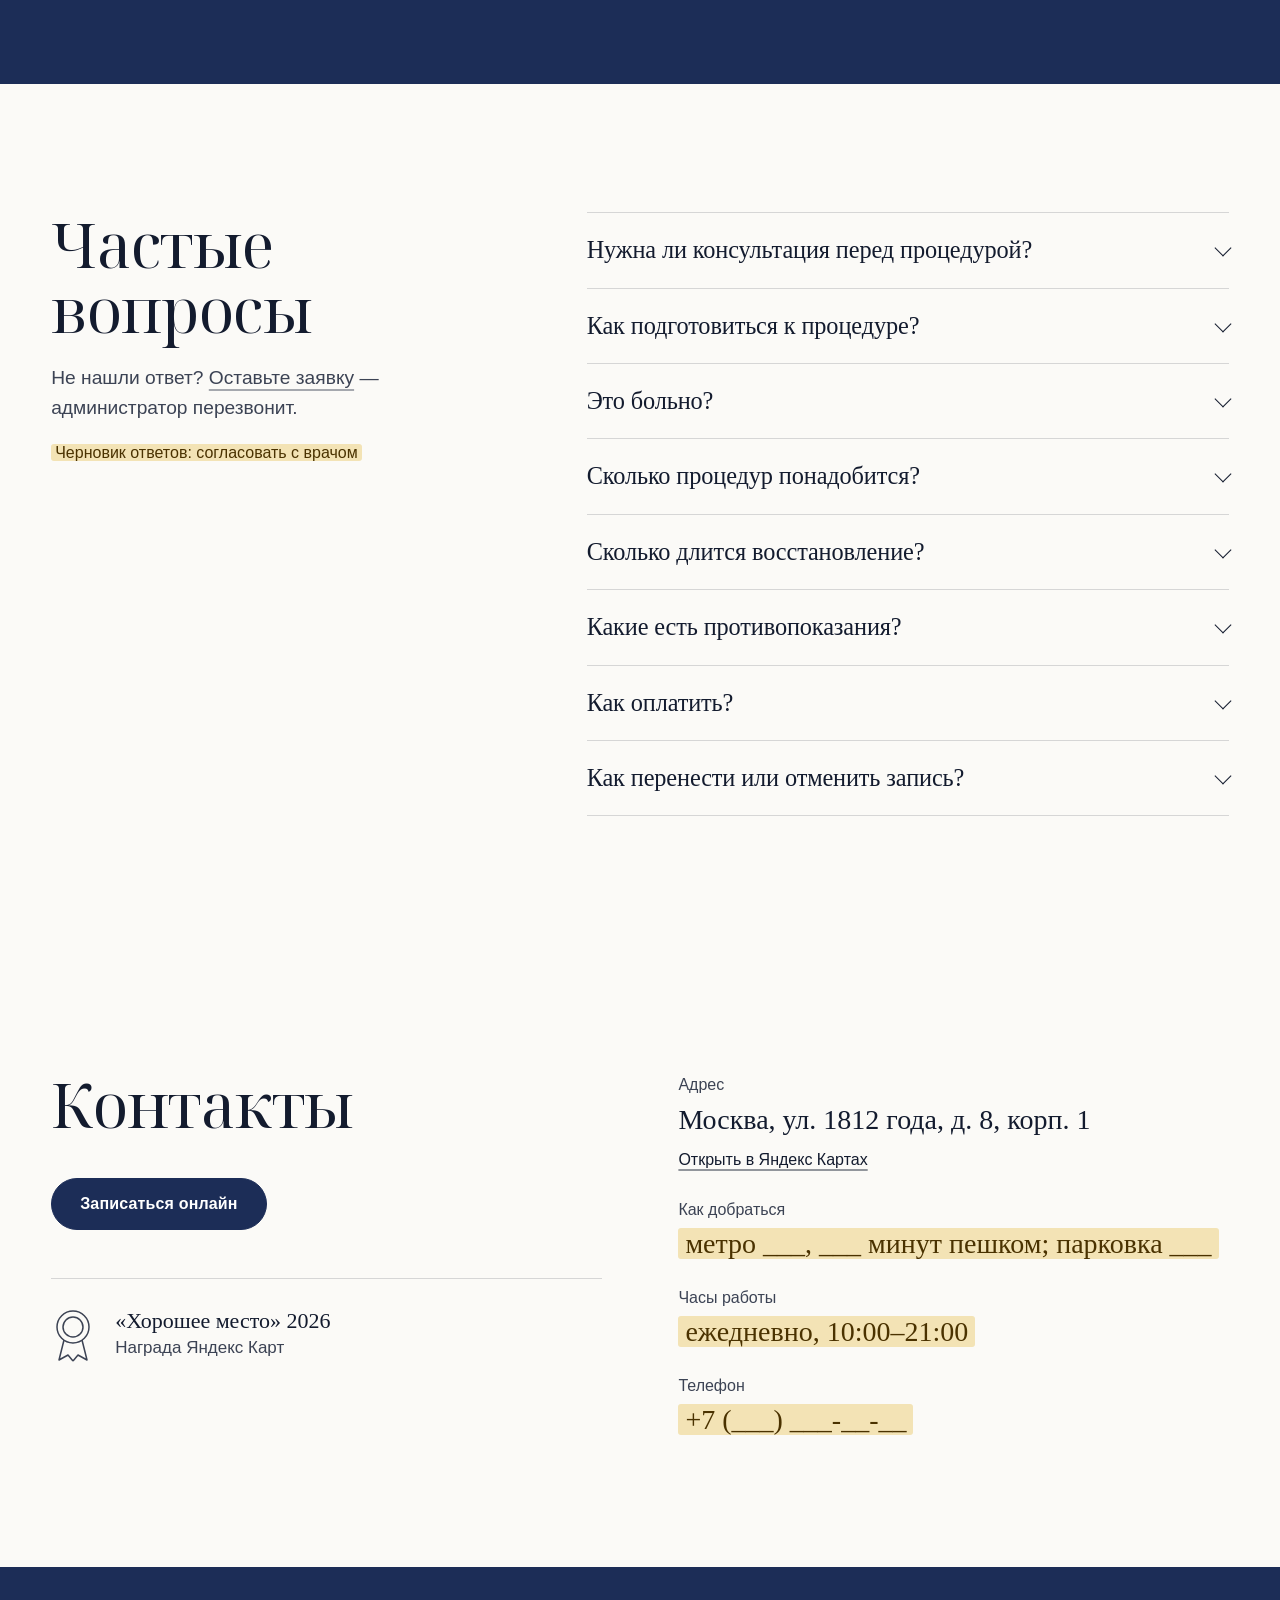
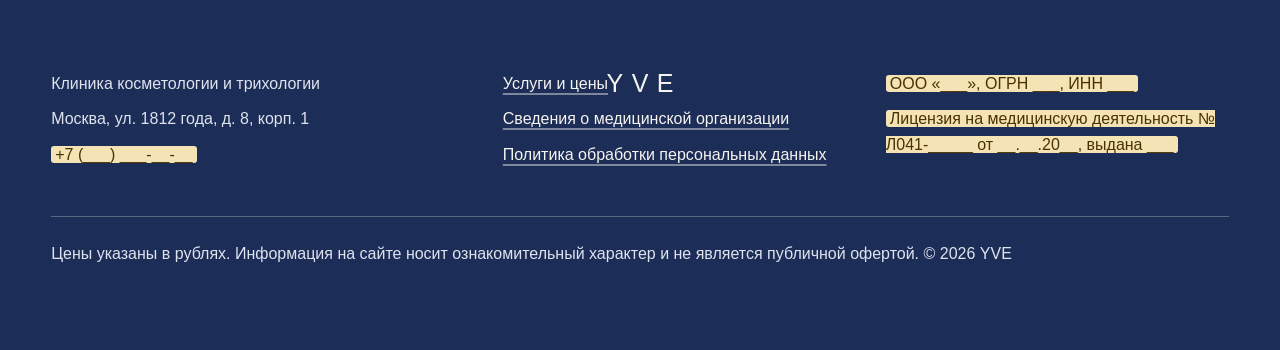
==== commit 8a11b395: "Версия 6: поиск внутри «Направлений», плотные шрифты (Noto Serif, Jost), первый визит стопкой карточ" ====
--- a/site/index.html
+++ b/site/index.html
@@ -94,32 +94,28 @@
     </div>
   </section>
 
-  <section class="find" aria-label="Поиск по услугам и ценам">
-    <div class="wrap">
-      <form class="find-form" action="uslugi.html" role="search">
-        <label class="find-title" for="find-q">Найти процедуру и цену</label>
-        <div class="find-field">
-          <input id="find-q" name="q" type="search" placeholder="Процедура, препарат или зона" autocomplete="off">
-          <button class="btn btn-solid" type="submit">Найти</button>
-        </div>
-      </form>
-      <ul class="find-results" aria-live="polite"></ul>
-      <p class="find-tags">Например:
-        <a href="uslugi.html?q=чистка">чистка лица</a>
-        <a href="uslugi.html?q=пилинг">пилинг</a>
-        <a href="uslugi.html?q=SMAS">SMAS-лифтинг</a>
-        <a href="uslugi.html?q=эпиляция">лазерная эпиляция</a>
-        <a href="uslugi.html?q=капельница">капельницы</a>
-      </p>
-      <p class="find-help">Не знаете, что выбрать? <button class="link" type="button" data-lead>Оставьте заявку</button> — администратор перезвонит и поможет.</p>
-    </div>
-  </section>
-
   <section class="band" id="napravleniya" aria-labelledby="dirs-title">
     <div class="wrap">
       <div class="dirs-head">
         <h2 class="h2" id="dirs-title">Направления</h2>
-        <p class="lead">Шесть направлений клиники. Полный перечень процедур с ценами и длительностью — в каталоге, запись — онлайн.</p>
+        <p class="lead">Полный перечень процедур с ценами — в каталоге. Не знаете, что выбрать? <button class="link" type="button" data-lead>Оставьте заявку</button> — администратор перезвонит и поможет.</p>
+      </div>
+      <div class="find">
+        <form class="find-form" action="uslugi.html" role="search">
+          <label class="visually-hidden" for="find-q">Найти процедуру и цену</label>
+          <div class="find-field">
+            <input id="find-q" name="q" type="search" placeholder="Процедура, препарат или зона" autocomplete="off">
+            <button class="btn btn-solid" type="submit">Найти</button>
+          </div>
+        </form>
+        <ul class="find-results" aria-live="polite"></ul>
+        <p class="find-tags">Популярное:
+          <a href="uslugi.html?q=увеличение губ">увеличение губ</a>
+          <a href="uslugi.html?q=биоревитализация">биоревитализация</a>
+          <a href="uslugi.html?q=ботулинотерапия">ботулинотерапия</a>
+          <a href="uslugi.html?q=чистка лица">чистка лица</a>
+          <a href="uslugi.html?q=лазерная эпиляция">лазерная эпиляция</a>
+        </p>
       </div>
       <ul class="dirs">
         <li class="dir">
@@ -174,14 +170,17 @@
 
   <section class="band dark" id="vizit" aria-labelledby="visit-title">
     <div class="wrap">
-      <h2 class="h2" id="visit-title">Как проходит первый визит</h2>
+      <div class="visit-intro">
+        <h2 class="h2" id="visit-title">Первый визит&nbsp;— знакомство, а&nbsp;не&nbsp;продажа</h2>
+        <p class="lead">Мы не предлагаем процедуры с порога. Сначала врач узнаёт вас: кожу, образ жизни, привычки и то, что вам в себе нравится. Иногда лучшее решение — изменить уход, а не делать процедуру.</p>
+        <a class="btn btn-solid" href="https://n1676841.yclients.ru/company/1501872/personal/menu?o=" data-book>Записаться на консультацию</a>
+      </div>
       <ol class="steps">
-        <li class="step"><h3>Консультация</h3><p>Врач изучает состояние кожи или волос, собирает анамнез и отвечает на вопросы. 40 минут, 4&nbsp;000&nbsp;₽.</p></li>
-        <li class="step"><h3>План</h3><p>Если процедуры показаны, врач предлагает план: что, в каком порядке и с какими интервалами. Противопоказания обсуждаются до начала.</p></li>
-        <li class="step"><h3>Процедура</h3><p>В выбранный день, после подписания информированного добровольного согласия.</p></li>
-        <li class="step"><h3>Наблюдение</h3><p>Рекомендации по домашнему уходу и контрольный визит, если он нужен.</p></li>
+        <li class="step"><h3>Знакомство</h3><p>40 минут без спешки. Врач расспрашивает о самочувствии, уходе и о том, что хочется изменить, а что, наоборот, сохранить. Консультация — 4&nbsp;000&nbsp;₽.</p></li>
+        <li class="step"><h3>Ваши особенности</h3><p>Врач внимательно изучает кожу или кожу головы и волосы: тип, чувствительность и то, что стоит подчеркнуть, а не исправлять.</p></li>
+        <li class="step"><h3>Честный план</h3><p>Если процедуры действительно нужны, врач объяснит, какие, зачем и в каком порядке. Если не нужны — так и скажет. Решение всегда за вами.</p></li>
+        <li class="step"><h3>Рядом и после</h3><p>Процедура — в удобный день, после информированного добровольного согласия. Затем рекомендации по домашнему уходу и контрольный визит.</p></li>
       </ol>
-      <a class="btn btn-solid" href="https://n1676841.yclients.ru/company/1501872/personal/menu?o=" data-book>Записаться на консультацию</a>
     </div>
   </section>
 
--- a/site/assets/style.css
+++ b/site/assets/style.css
@@ -96,10 +96,11 @@
   --hero-btn-bg: #ffffff; --hero-btn-fg: #131b2e;
   --deep-bg: #1c2d57; --deep-ink: #f6f4ef; --deep-muted: #dfe3ee; --deep-line: rgba(246, 244, 239, .28); --deep-accent: #d8c49c;
   --intro-bg: #fbfaf7; --intro-ink: #1c2d57;
-  --display: 'Noto Serif Display', Georgia, serif; --dw: 400; --dt: -.01em;
-  --caps: 'Tenor Sans', 'IBM Plex Sans', sans-serif;
-  --body: 'IBM Plex Sans', 'Helvetica Neue', Arial, sans-serif; --bw: 400; --bsize: 18px;
-  --svc-font: 'Noto Serif Display', Georgia, serif; --svc-style: italic; --svc-w: 400;
+  --big: 'Noto Serif Display', Georgia, serif;
+  --display: 'Noto Serif', Georgia, serif; --dw: 500; --dt: -.005em;
+  --caps: 'Tenor Sans', 'Jost', sans-serif;
+  --body: 'Jost', 'Helvetica Neue', Arial, sans-serif; --bw: 450; --bsize: 18px;
+  --svc-font: 'Noto Serif', Georgia, serif; --svc-style: italic; --svc-w: 500;
   --r: 2px; --r-lg: 2px; --btn-r: 999px;
   --h1: min(12cqi, 96px); --h2: clamp(38px, 4.8vw, 66px); --h3: clamp(28px, 3vw, 40px);
 }
@@ -312,7 +313,7 @@
 }
 
 /* ---------- Направления ---------- */
-.dirs-head { display: grid; grid-template-columns: minmax(0, 1fr) minmax(0, 26em); gap: 24px 64px; align-items: end; margin-bottom: clamp(40px, 6vw, 72px); }
+.dirs-head { display: grid; grid-template-columns: minmax(0, 1fr) minmax(0, 26em); gap: 24px 64px; align-items: end; margin-bottom: clamp(28px, 4vw, 44px); }
 .dirs { list-style: none; margin: 0; padding: 0; border-top: 1.5px solid var(--ink); }
 .dir a {
   display: grid; grid-template-columns: minmax(0, 1.25fr) minmax(0, 1fr) auto; grid-template-areas: "name desc price"; gap: 10px 48px; align-items: baseline;
@@ -492,10 +493,8 @@
 .book-alt { flex: none; padding: 14px 24px calc(14px + env(safe-area-inset-bottom, 0px)); border-top: 1px solid var(--line); font-size: 16px; }
 @media (max-width: 600px) { .book { border-radius: 0; height: 100dvh; } }
 
-/* ---------- Поиск на главной ---------- */
-.find { padding-block: clamp(48px, 6vw, 80px) clamp(40px, 5vw, 64px); border-bottom: 1px solid var(--line); }
-.find > .wrap > * { max-width: 760px; }
-.find-title { display: block; margin-bottom: 20px; font: var(--dw) var(--h3)/1.1 var(--display); letter-spacing: var(--dt); }
+/* ---------- Поиск на главной (внутри «Направлений») ---------- */
+.find { max-width: 760px; margin-bottom: clamp(36px, 5vw, 56px); }
 .find-field { display: flex; gap: 10px; }
 .find-field input { flex: 1; min-width: 0; }
 .find-field .btn { height: 60px; flex: none; }
@@ -505,10 +504,9 @@
 .find-results small { display: block; margin-top: 2px; font-size: 16px; color: var(--muted); }
 .find-results b { font-weight: 600; white-space: nowrap; font-variant-numeric: tabular-nums; }
 .find-results .more, .find-results .none { padding-top: 14px; font-size: 17px; }
-.find-tags { display: flex; flex-wrap: wrap; align-items: center; gap: 8px; margin-top: 18px; font-size: 16px; color: var(--muted); }
+.find-tags { display: flex; flex-wrap: wrap; align-items: center; gap: 8px; margin-top: 16px; font-size: 16px; color: var(--muted); }
 .find-tags a { padding: 7px 14px; border: 1.5px solid var(--line); border-radius: var(--btn-r); color: var(--ink); text-decoration: none; transition: border-color .3s; }
 .find-tags a:hover { border-color: var(--ink); }
-.find-help { margin-top: 22px; font-size: 17px; }
 @media (max-width: 560px) { .find-field { flex-direction: column; } }
 
 /* ---------- Заявка «Помочь с выбором» ---------- */
@@ -641,7 +639,10 @@
 @keyframes hero-zoom { from { transform: scale(1.09); } }
 [data-theme="v6"] .hero-grid { grid-template-columns: minmax(0, 1fr); justify-items: center; text-align: center; align-items: center; padding-top: 150px; padding-bottom: clamp(36px, 5vw, 64px); }
 [data-theme="v6"] .hero-copy { width: min(100%, 1040px); }
+[data-theme="v6"] .hero h1, [data-theme="v6"] .h2, [data-theme="v6"] .page-head h1, [data-theme="v6"] .dir h3, [data-theme="v6"] .grp-title { font-family: var(--big); font-weight: 400; letter-spacing: -.01em; }
 [data-theme="v6"] .hero h1 { line-height: 1; }
+[data-theme="v6"] .offer .price { font: 500 clamp(26px, 2.6vw, 34px) var(--body); color: var(--ink); }
+[data-theme="v6"] .svc .price { font: 500 21px var(--body); color: var(--ink); }
 [data-theme="v6"] .hero h1 > span:first-child { font-style: italic; }
 [data-theme="v6"] .hero h1 > span:nth-child(2) { margin-top: .3em; font: 400 clamp(22px, 4.6cqi, 50px)/1.1 var(--caps); letter-spacing: .16em; margin-right: -.16em; text-transform: uppercase; }
 [data-theme="v6"] .hero-text { margin-inline: auto; max-width: 30em; font-weight: 400; text-shadow: 0 1px 18px rgba(0, 0, 0, .35); }
@@ -650,6 +651,37 @@
 [data-theme="v6"]:not(.no-intro) .hero { --d0: 2.15s; }
 [data-theme="v6"]:not(.no-intro) .hero h1 > span > span { --d: 1.95s; }
 [data-theme="v6"]:not(.no-intro) .hero h1 > span:nth-child(2) > span { --d: 2.05s; }
+
+/* v6: первый визит — шаги ложатся стопкой при прокрутке (stacking cards), слева закреплён заголовок */
+[data-theme="v6"] .dark > .wrap { display: grid; grid-template-columns: minmax(0, 5fr) minmax(0, 7fr); gap: 48px clamp(40px, 6vw, 110px); align-items: start; }
+[data-theme="v6"] .visit-intro { position: sticky; top: 120px; }
+[data-theme="v6"] .visit-intro .lead { margin-top: 24px; }
+[data-theme="v6"] .visit-intro .btn { margin-top: 36px; }
+[data-theme="v6"] .steps { margin: 0; overflow: visible; display: grid; grid-template-columns: minmax(0, 1fr); gap: 28px; }
+[data-theme="v6"] .step {
+  position: sticky; top: calc(120px + var(--i, 0) * 26px); min-height: min(52vh, 420px); padding: clamp(32px, 4vw, 52px);
+  display: flex; flex-direction: column; justify-content: flex-end; gap: 14px;
+  background: color-mix(in srgb, var(--deep-bg) calc(100% - var(--i, 0) * 5%), #f6f4ef); border: 1px solid var(--deep-line); border-radius: 2px;
+  box-shadow: 0 -24px 48px -28px rgba(0, 0, 0, .55);
+}
+[data-theme="v6"] .step::before { position: absolute; top: clamp(28px, 3.4vw, 44px); left: clamp(32px, 4vw, 52px); margin: 0; font: italic 400 clamp(56px, 6vw, 88px)/1 var(--big); color: var(--deep-accent); }
+[data-theme="v6"] .step::after { display: none; }
+[data-theme="v6"] .step h3 { font: italic 500 clamp(30px, 3vw, 42px)/1.1 var(--display); }
+[data-theme="v6"] .step p { margin: 0; max-width: 32em; font-size: 18px; font-weight: 400; }
+@media (max-width: 860px) {
+  [data-theme="v6"] .dark > .wrap { grid-template-columns: minmax(0, 1fr); }
+  [data-theme="v6"] .visit-intro { position: static; }
+  [data-theme="v6"] .step { top: calc(90px + var(--i, 0) * 18px); min-height: 340px; }
+}
+
+/* v1 «Олива»: справа фото на природе, текст слева */
+[data-theme="v1"] .hero::after { content: ''; position: absolute; top: 0; right: 0; bottom: 0; width: 44%; z-index: -1; background: linear-gradient(180deg, rgba(24, 23, 14, .5), transparent 22%), url(../img/hero-olive.jpg) center 30% / cover; }
+[data-theme="v1"] .hero-copy { max-width: 54%; }
+@media (max-width: 860px) {
+  [data-theme="v1"] .hero::after { left: 0; width: auto; bottom: auto; height: 52svh; background-position: center 25%; }
+  [data-theme="v1"] .hero-grid { padding-top: calc(52svh + 32px); }
+  [data-theme="v1"] .hero-copy { max-width: none; }
+}
 
 /* v6: заставка — подпись YVE одной линией */
 .intro-sig { display: none; }
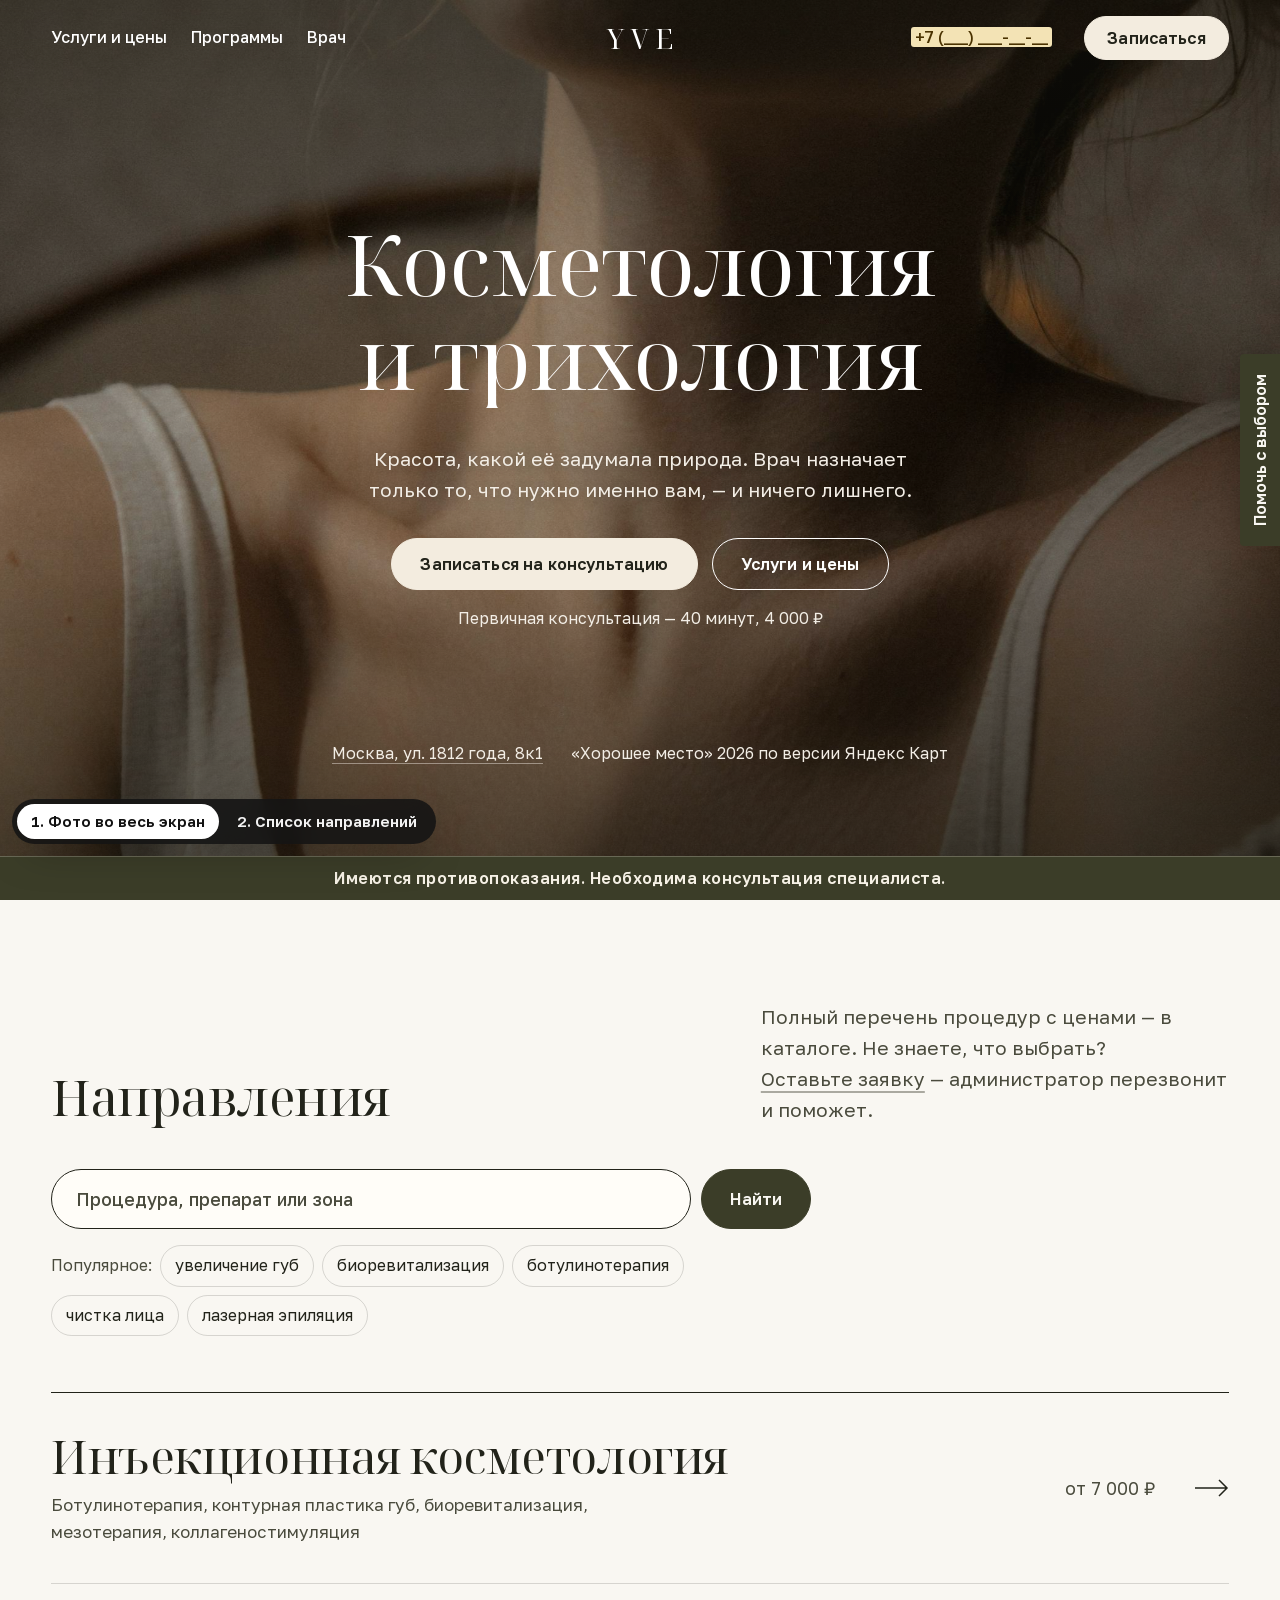
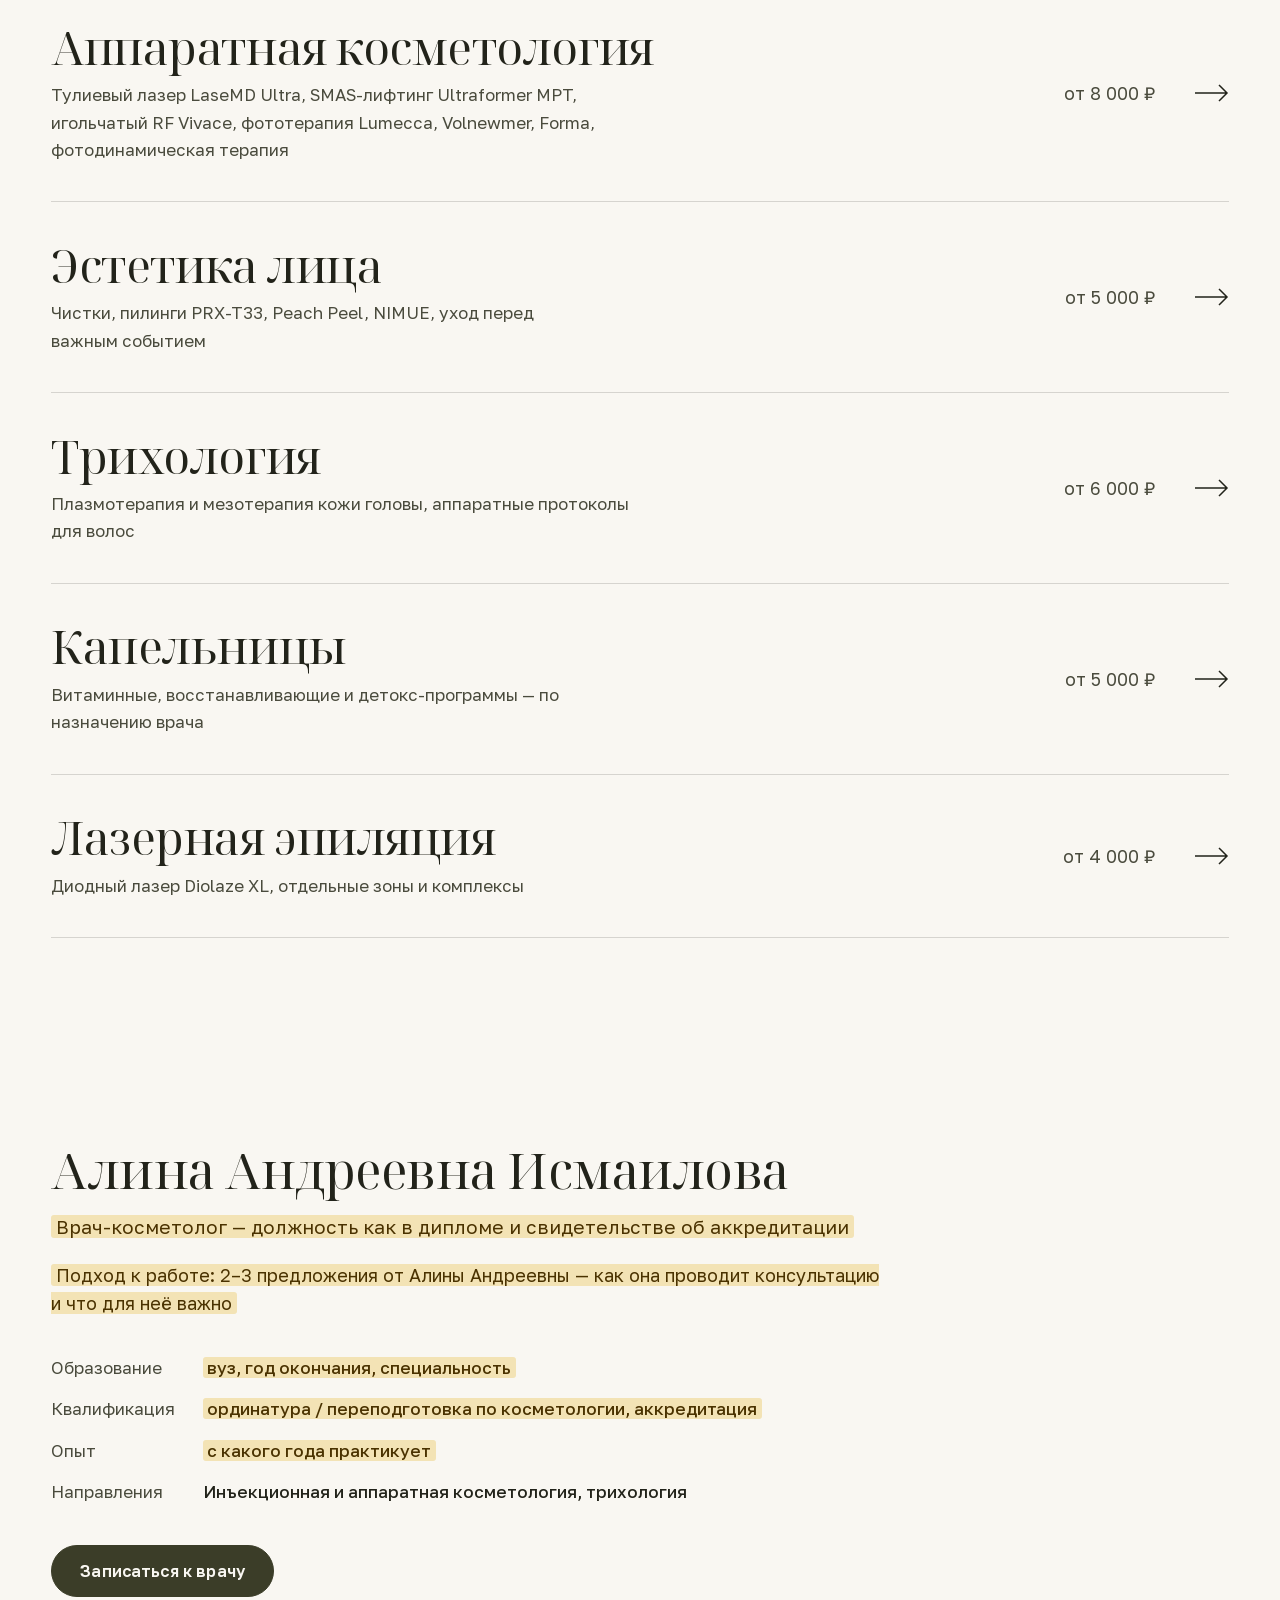
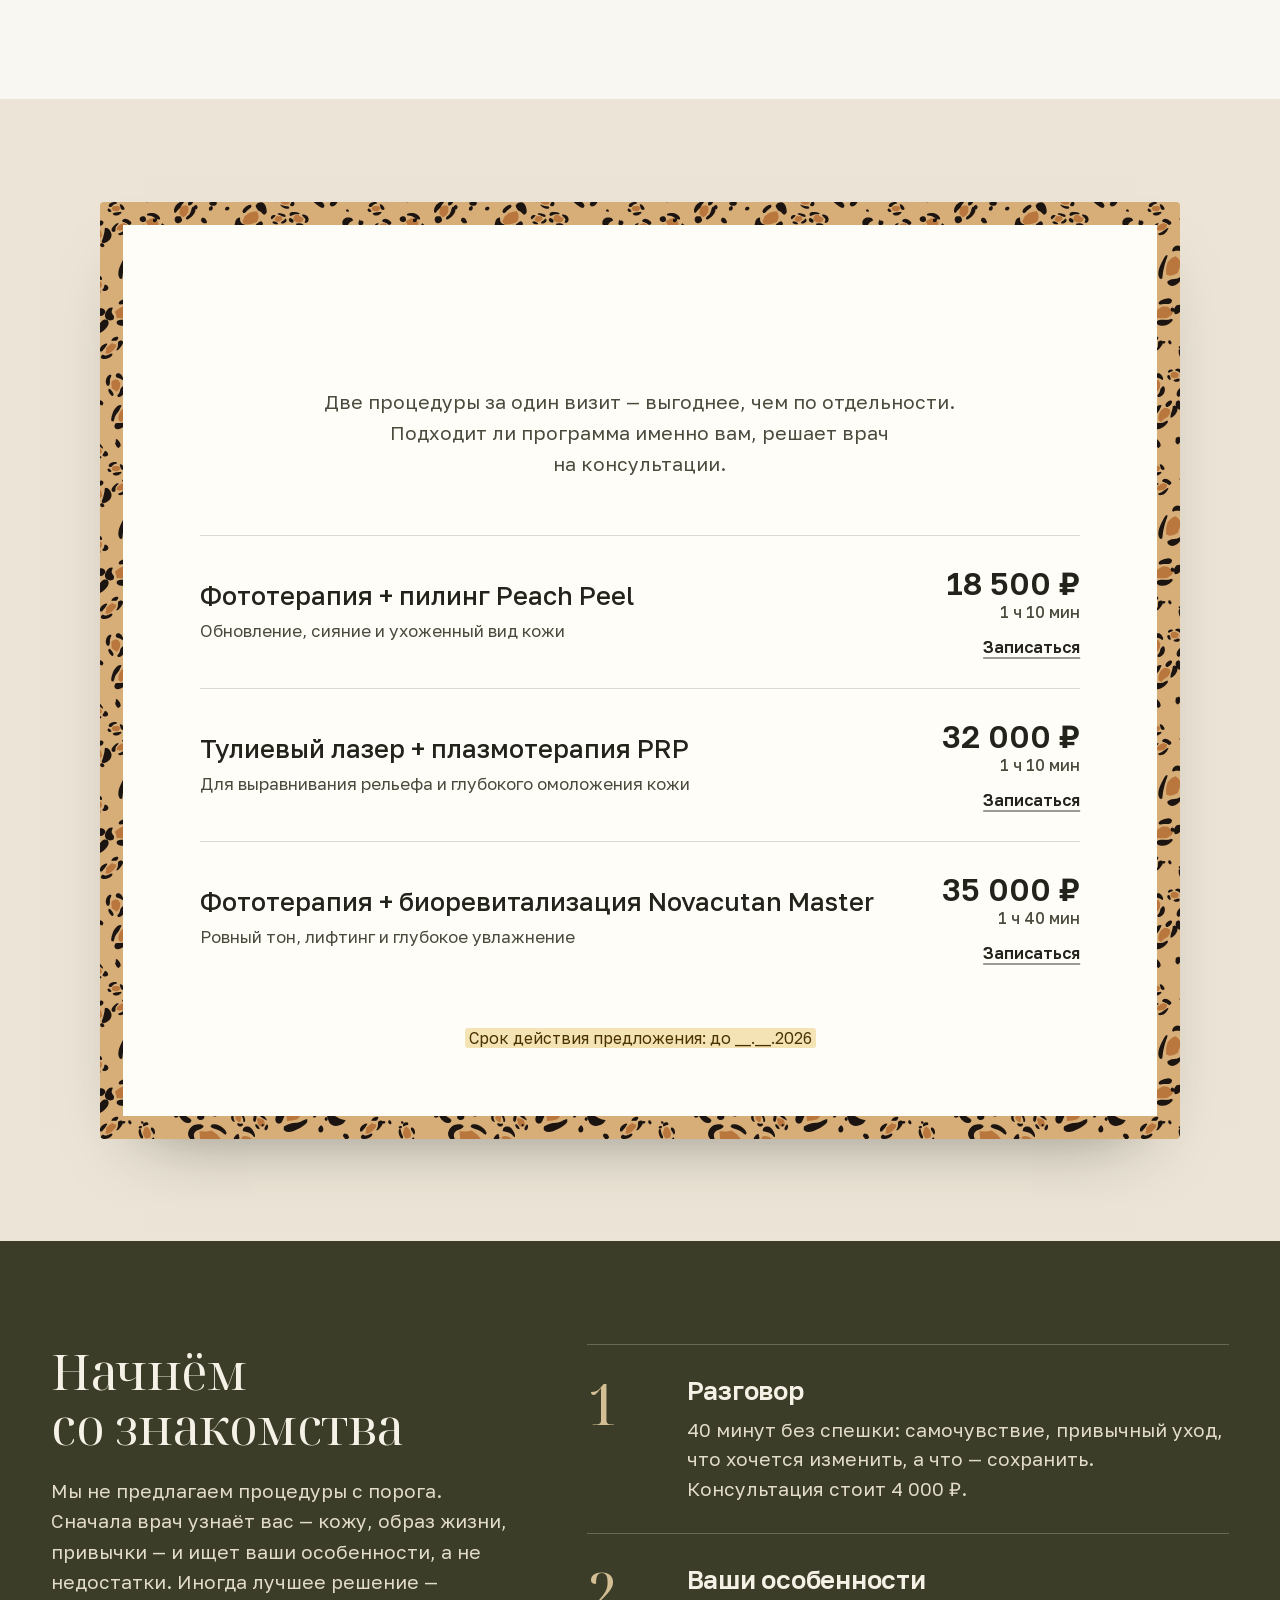
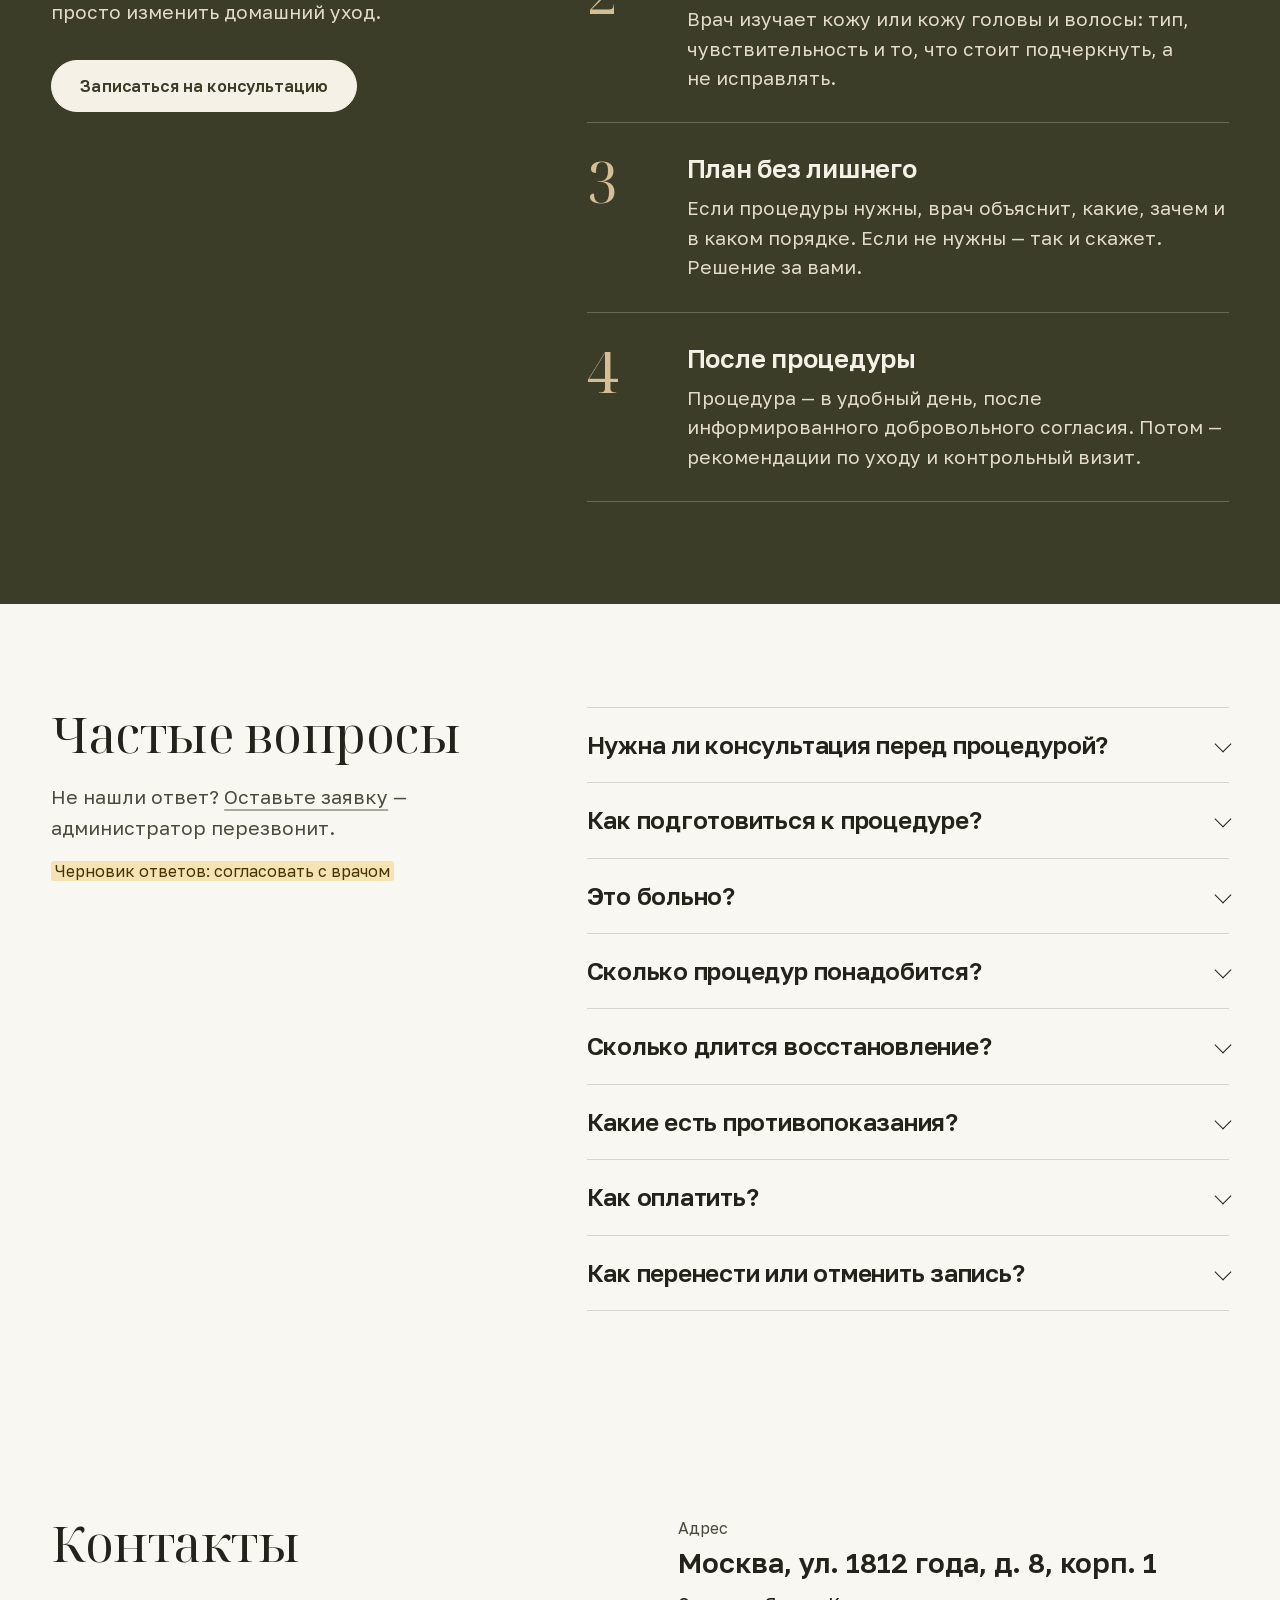
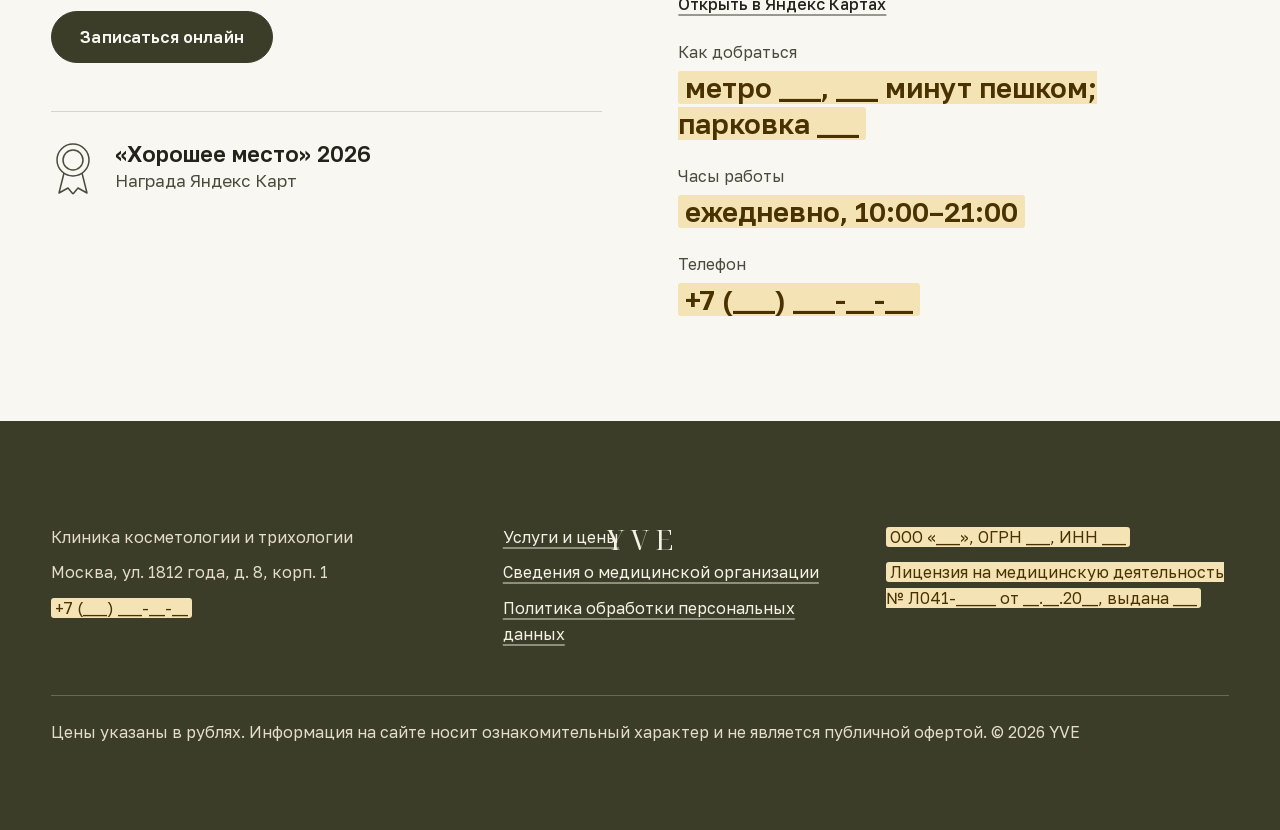
==== commit 94bcb109: "Одна версия дизайна (олива, Noto Serif Display + Golos Text) и два варианта первого экрана; врач выш" ====
--- a/site/index.html
+++ b/site/index.html
@@ -1,5 +1,5 @@
 <!doctype html>
-<html lang="ru" data-theme="v1">
+<html lang="ru">
 <head>
 <meta charset="utf-8">
 <meta name="viewport" content="width=device-width, initial-scale=1, viewport-fit=cover">
@@ -20,7 +20,7 @@
 <body>
 <a class="skip" href="#main">К содержимому</a>
 
-<div class="intro" aria-hidden="true"><span class="intro-mark"><b>Y</b><b>V</b><b>E</b></span><svg class="intro-sig" viewBox="0 0 163 124" aria-hidden="true"><path pathLength="1" style="--dl:0.15s;--t:0.34s" d="M21.1,33.2 C20.1,32.7 16.5,31.7 15.0,30.2 C13.5,28.7 12.5,25.6 12.0,24.1 C11.5,22.6 11.5,22.6 12.0,21.1 C12.5,19.6 13.5,16.5 15.0,15.0 C16.5,13.5 19.6,12.5 21.1,12.0 C22.6,11.5 22.6,11.5 24.1,12.0 C25.6,12.5 28.7,13.5 30.2,15.0 C31.7,16.5 32.7,19.1 33.2,21.1 C33.7,23.1 33.7,24.1 33.2,27.2 C32.7,30.2 31.2,35.7 30.2,39.3 C29.2,42.8 28.2,44.8 27.2,48.4 C26.1,51.9 24.6,57.5 24.1,60.5 C23.6,63.5 23.6,64.5 24.1,66.5 C24.6,68.6 26.1,71.1 27.2,72.6 C28.2,74.1 28.7,75.1 30.2,75.6 C31.7,76.1 34.2,76.1 36.2,75.6 C38.3,75.1 40.3,74.1 42.3,72.6 C44.3,71.1 46.3,69.1 48.4,66.5 C50.4,64.0 52.9,60.0 54.4,57.5 C55.9,54.9 55.9,55.4 57.5,51.4 C59.0,47.4 62.5,36.2 63.5,33.2"/><path pathLength="1" style="--dl:0.53s;--t:0.37s" d="M69.6,12.0 C68.6,15.5 66.0,24.6 63.5,33.2 C61.0,41.8 56.9,55.4 54.4,63.5 C51.9,71.6 50.4,76.1 48.4,81.7 C46.3,87.3 44.3,92.3 42.3,96.8 C40.3,101.4 38.3,106.4 36.2,109.0 C34.2,111.5 31.7,112.0 30.2,112.0 C28.7,112.0 27.7,110.5 27.2,109.0 C26.6,107.5 26.6,105.4 27.2,102.9 C27.7,100.4 28.7,96.8 30.2,93.8 C31.7,90.8 33.7,87.8 36.2,84.7 C38.8,81.7 42.3,78.2 45.3,75.6 C48.4,73.1 50.4,72.1 54.4,69.6 C58.5,67.1 67.1,62.0 69.6,60.5"/><path pathLength="1" style="--dl:0.94s;--t:0.24s" d="M75.6,60.5 C76.6,58.5 81.2,47.9 81.7,48.4 C82.2,48.9 79.2,59.5 78.7,63.5 C78.2,67.6 78.2,70.6 78.7,72.6 C79.2,74.6 80.7,75.1 81.7,75.6 C82.7,76.1 82.7,76.1 84.7,75.6 C86.7,75.1 91.3,74.1 93.8,72.6 C96.3,71.1 98.4,69.1 99.9,66.5 C101.4,64.0 102.4,60.5 102.9,57.5 C103.4,54.4 102.4,47.9 102.9,48.4 C103.4,48.9 104.9,58.0 105.9,60.5 C106.9,63.0 107.5,63.0 109.0,63.5 C110.5,64.0 113.0,64.0 115.0,63.5 C117.1,63.0 120.1,61.0 121.1,60.5"/><path pathLength="1" style="--dl:1.22s;--t:0.20s" d="M124.1,69.6 C125.1,69.1 128.7,67.6 130.2,66.5 C131.7,65.5 132.2,65.0 133.2,63.5 C134.2,62.0 135.7,59.5 136.2,57.5 C136.7,55.4 136.7,52.9 136.2,51.4 C135.7,49.9 134.2,48.9 133.2,48.4 C132.2,47.9 131.7,47.9 130.2,48.4 C128.7,48.9 125.6,49.9 124.1,51.4 C122.6,52.9 121.6,54.9 121.1,57.5 C120.6,60.0 120.6,64.0 121.1,66.5 C121.6,69.1 122.6,71.1 124.1,72.6 C125.6,74.1 128.2,75.1 130.2,75.6 C132.2,76.1 134.2,76.1 136.2,75.6 C138.3,75.1 140.8,73.6 142.3,72.6 C143.8,71.6 143.8,71.6 145.3,69.6 C146.8,67.6 150.4,62.0 151.4,60.5"/></svg><i class="intro-line"></i></div>
+<div class="intro" aria-hidden="true"><svg class="intro-sig" viewBox="0 0 163 124" aria-hidden="true"><path pathLength="1" style="--dl:0.15s;--t:0.34s" d="M21.1,33.2 C20.1,32.7 16.5,31.7 15.0,30.2 C13.5,28.7 12.5,25.6 12.0,24.1 C11.5,22.6 11.5,22.6 12.0,21.1 C12.5,19.6 13.5,16.5 15.0,15.0 C16.5,13.5 19.6,12.5 21.1,12.0 C22.6,11.5 22.6,11.5 24.1,12.0 C25.6,12.5 28.7,13.5 30.2,15.0 C31.7,16.5 32.7,19.1 33.2,21.1 C33.7,23.1 33.7,24.1 33.2,27.2 C32.7,30.2 31.2,35.7 30.2,39.3 C29.2,42.8 28.2,44.8 27.2,48.4 C26.1,51.9 24.6,57.5 24.1,60.5 C23.6,63.5 23.6,64.5 24.1,66.5 C24.6,68.6 26.1,71.1 27.2,72.6 C28.2,74.1 28.7,75.1 30.2,75.6 C31.7,76.1 34.2,76.1 36.2,75.6 C38.3,75.1 40.3,74.1 42.3,72.6 C44.3,71.1 46.3,69.1 48.4,66.5 C50.4,64.0 52.9,60.0 54.4,57.5 C55.9,54.9 55.9,55.4 57.5,51.4 C59.0,47.4 62.5,36.2 63.5,33.2"/><path pathLength="1" style="--dl:0.53s;--t:0.37s" d="M69.6,12.0 C68.6,15.5 66.0,24.6 63.5,33.2 C61.0,41.8 56.9,55.4 54.4,63.5 C51.9,71.6 50.4,76.1 48.4,81.7 C46.3,87.3 44.3,92.3 42.3,96.8 C40.3,101.4 38.3,106.4 36.2,109.0 C34.2,111.5 31.7,112.0 30.2,112.0 C28.7,112.0 27.7,110.5 27.2,109.0 C26.6,107.5 26.6,105.4 27.2,102.9 C27.7,100.4 28.7,96.8 30.2,93.8 C31.7,90.8 33.7,87.8 36.2,84.7 C38.8,81.7 42.3,78.2 45.3,75.6 C48.4,73.1 50.4,72.1 54.4,69.6 C58.5,67.1 67.1,62.0 69.6,60.5"/><path pathLength="1" style="--dl:0.94s;--t:0.24s" d="M75.6,60.5 C76.6,58.5 81.2,47.9 81.7,48.4 C82.2,48.9 79.2,59.5 78.7,63.5 C78.2,67.6 78.2,70.6 78.7,72.6 C79.2,74.6 80.7,75.1 81.7,75.6 C82.7,76.1 82.7,76.1 84.7,75.6 C86.7,75.1 91.3,74.1 93.8,72.6 C96.3,71.1 98.4,69.1 99.9,66.5 C101.4,64.0 102.4,60.5 102.9,57.5 C103.4,54.4 102.4,47.9 102.9,48.4 C103.4,48.9 104.9,58.0 105.9,60.5 C106.9,63.0 107.5,63.0 109.0,63.5 C110.5,64.0 113.0,64.0 115.0,63.5 C117.1,63.0 120.1,61.0 121.1,60.5"/><path pathLength="1" style="--dl:1.22s;--t:0.20s" d="M124.1,69.6 C125.1,69.1 128.7,67.6 130.2,66.5 C131.7,65.5 132.2,65.0 133.2,63.5 C134.2,62.0 135.7,59.5 136.2,57.5 C136.7,55.4 136.7,52.9 136.2,51.4 C135.7,49.9 134.2,48.9 133.2,48.4 C132.2,47.9 131.7,47.9 130.2,48.4 C128.7,48.9 125.6,49.9 124.1,51.4 C122.6,52.9 121.6,54.9 121.1,57.5 C120.6,60.0 120.6,64.0 121.1,66.5 C121.6,69.1 122.6,71.1 124.1,72.6 C125.6,74.1 128.2,75.1 130.2,75.6 C132.2,76.1 134.2,76.1 136.2,75.6 C138.3,75.1 140.8,73.6 142.3,72.6 C143.8,71.6 143.8,71.6 145.3,69.6 C146.8,67.6 150.4,62.0 151.4,60.5"/></svg></div>
 
 <header class="header on-hero">
   <div class="wrap">
@@ -58,39 +58,41 @@
           <a class="btn btn-solid" href="https://n1676841.yclients.ru/company/1501872/personal/menu?o=" data-book>Записаться на консультацию</a>
           <a class="btn btn-ghost" href="uslugi.html">Услуги и цены</a>
         </div>
+        <p class="hero-note">Первичная консультация — 40&nbsp;минут, 4&nbsp;000&nbsp;₽</p>
         <div class="hero-meta">
           <a href="https://yandex.ru/maps/?text=%D0%9C%D0%BE%D1%81%D0%BA%D0%B2%D0%B0%2C%20%D1%83%D0%BB%D0%B8%D1%86%D0%B0%201812%20%D0%B3%D0%BE%D0%B4%D0%B0%2C%208%D0%BA1" target="_blank" rel="noopener">Москва, ул. 1812 года, 8к1</a>
           <span>«Хорошее место» 2026 по версии Яндекс Карт</span>
         </div>
       </div>
-
-      <!-- v2 «Белая клиника»: первый шаг сразу на экране -->
-      <aside class="deco deco-card" aria-label="Первичная консультация">
-        <h2>Первичная консультация косметолога</h2>
-        <dl>
-          <dt>Длительность</dt><dd>40 минут</dd>
-          <dt>Стоимость</dt><dd>4&nbsp;000&nbsp;₽</dd>
-        </dl>
-        <p>Врач оценивает состояние кожи или волос и составляет индивидуальный план ухода.</p>
-        <a class="btn btn-solid" href="https://n1676841.yclients.ru/company/1501872/personal/menu?o=" data-book>Записаться на консультацию</a>
-      </aside>
-
-      <!-- v3 «Old money»: монограмма в лавровом овале -->
-      <div class="deco deco-crest" aria-hidden="true">
-        <svg class="crest" viewBox="0 0 240 300">
-          <ellipse class="ln" pathLength="1" cx="120" cy="150" rx="104" ry="138"/>
-          <ellipse class="ln" pathLength="1" cx="120" cy="150" rx="96" ry="130"/>
-          <ellipse class="leaf" cx="195.3" cy="173.3" rx="7" ry="2.8" transform="rotate(-140 195.3 173.3)"/><ellipse class="leaf" cx="206.9" cy="170.2" rx="7" ry="2.8" transform="rotate(-70 206.9 170.2)"/><ellipse class="leaf" cx="191.4" cy="186.2" rx="7" ry="2.8" transform="rotate(-149 191.4 186.2)"/><ellipse class="leaf" cx="202.4" cy="181.4" rx="7" ry="2.8" transform="rotate(-79 202.4 181.4)"/><ellipse class="leaf" cx="185.8" cy="198.4" rx="7" ry="2.8" transform="rotate(-158 185.8 198.4)"/><ellipse class="leaf" cx="195.9" cy="191.9" rx="7" ry="2.8" transform="rotate(-88 195.9 191.9)"/><ellipse class="leaf" cx="178.6" cy="209.3" rx="7" ry="2.8" transform="rotate(-166 178.6 209.3)"/><ellipse class="leaf" cx="187.7" cy="201.4" rx="7" ry="2.8" transform="rotate(-96 187.7 201.4)"/><ellipse class="leaf" cx="170.1" cy="218.9" rx="7" ry="2.8" transform="rotate(-175 170.1 218.9)"/><ellipse class="leaf" cx="177.9" cy="209.8" rx="7" ry="2.8" transform="rotate(-105 177.9 209.8)"/><ellipse class="leaf" cx="160.5" cy="226.9" rx="7" ry="2.8" transform="rotate(-184 160.5 226.9)"/><ellipse class="leaf" cx="166.7" cy="216.7" rx="7" ry="2.8" transform="rotate(-114 166.7 216.7)"/><ellipse class="leaf" cx="149.8" cy="233.1" rx="7" ry="2.8" transform="rotate(-192 149.8 233.1)"/><ellipse class="leaf" cx="154.4" cy="222.1" rx="7" ry="2.8" transform="rotate(-122 154.4 222.1)"/><ellipse class="leaf" cx="138.5" cy="237.4" rx="7" ry="2.8" transform="rotate(-201 138.5 237.4)"/><ellipse class="leaf" cx="141.4" cy="225.8" rx="7" ry="2.8" transform="rotate(-131 141.4 225.8)"/><ellipse class="leaf" cx="33.1" cy="170.2" rx="7" ry="2.8" transform="rotate(-110 33.1 170.2)"/><ellipse class="leaf" cx="44.7" cy="173.3" rx="7" ry="2.8" transform="rotate(-40 44.7 173.3)"/><ellipse class="leaf" cx="37.6" cy="181.4" rx="7" ry="2.8" transform="rotate(-101 37.6 181.4)"/><ellipse class="leaf" cx="48.6" cy="186.2" rx="7" ry="2.8" transform="rotate(-31 48.6 186.2)"/><ellipse class="leaf" cx="44.1" cy="191.9" rx="7" ry="2.8" transform="rotate(-92 44.1 191.9)"/><ellipse class="leaf" cx="54.2" cy="198.4" rx="7" ry="2.8" transform="rotate(-22 54.2 198.4)"/><ellipse class="leaf" cx="52.3" cy="201.4" rx="7" ry="2.8" transform="rotate(-84 52.3 201.4)"/><ellipse class="leaf" cx="61.4" cy="209.3" rx="7" ry="2.8" transform="rotate(-14 61.4 209.3)"/><ellipse class="leaf" cx="62.1" cy="209.8" rx="7" ry="2.8" transform="rotate(-75 62.1 209.8)"/><ellipse class="leaf" cx="69.9" cy="218.9" rx="7" ry="2.8" transform="rotate(-5 69.9 218.9)"/><ellipse class="leaf" cx="73.3" cy="216.7" rx="7" ry="2.8" transform="rotate(-66 73.3 216.7)"/><ellipse class="leaf" cx="79.5" cy="226.9" rx="7" ry="2.8" transform="rotate(4 79.5 226.9)"/><ellipse class="leaf" cx="85.6" cy="222.1" rx="7" ry="2.8" transform="rotate(-58 85.6 222.1)"/><ellipse class="leaf" cx="90.2" cy="233.1" rx="7" ry="2.8" transform="rotate(12 90.2 233.1)"/><ellipse class="leaf" cx="98.6" cy="225.8" rx="7" ry="2.8" transform="rotate(-49 98.6 225.8)"/><ellipse class="leaf" cx="101.5" cy="237.4" rx="7" ry="2.8" transform="rotate(21 101.5 237.4)"/>
-          <text x="120" y="150">YVE</text>
-          <text class="small" x="120" y="182">МОСКВА</text>
-        </svg>
-      </div>
-
-      <!-- v4 «Мягкий модерн»: живые формы -->
-      <div class="deco deco-blobs" aria-hidden="true"><i></i><i></i><i></i></div>
-
-      <!-- v5 «Леопард» -->
-      <div class="deco deco-leo" aria-hidden="true"><span>YVE</span></div>
+    </div>
+    <!-- Версия 2: как у Lanserhof — фото слева, список направлений справа; активный пункт крупнее, фото меняется -->
+    <div class="hero-list">
+      <div class="hl-photos" aria-hidden="true">
+        <img src="img/dir-inject.jpg" alt="" width="900" height="1100" class="on">
+        <img src="img/dir-device.jpg" alt="" width="900" height="1100" loading="lazy">
+        <img src="img/dir-care.jpg" alt="" width="900" height="1100" loading="lazy">
+        <img src="img/dir-hair.jpg" alt="" width="900" height="1100" loading="lazy">
+        <img src="img/dir-iv.jpg" alt="" width="900" height="1100" loading="lazy">
+        <img src="img/dir-laser.jpg" alt="" width="900" height="1100" loading="lazy">
+      </div>
+      <div class="hl-panel">
+        <h1 class="hl-title">Косметология и&nbsp;трихология</h1>
+        <p class="hl-sub">Шесть направлений — один бережный подход.</p>
+        <ul class="hl-list">
+          <li><a href="uslugi.html#botulinoterapiya" class="on">Инъекционная косметология</a></li>
+          <li><a href="uslugi.html#tulievyj-lazer">Аппаратная косметология</a></li>
+          <li><a href="uslugi.html#estetika-lica">Эстетика лица</a></li>
+          <li><a href="uslugi.html#trihologiya">Трихология</a></li>
+          <li><a href="uslugi.html#kapelnicy">Капельницы</a></li>
+          <li><a href="uslugi.html#epilyaciya">Лазерная эпиляция</a></li>
+        </ul>
+        <p class="hl-desc" aria-live="polite"></p>
+        <div class="hl-actions">
+          <a class="btn btn-solid" href="https://n1676841.yclients.ru/company/1501872/personal/menu?o=" data-book>Записаться на консультацию</a>
+          <a class="link" href="uslugi.html">Все услуги и цены</a>
+        </div>
+        <p class="hl-note">Первичная консультация — 40&nbsp;минут, 4&nbsp;000&nbsp;₽</p>
+      </div>
     </div>
   </section>
 
@@ -140,6 +142,24 @@
     </div>
   </section>
 
+  <section class="band" id="vrach" aria-labelledby="doctor-title">
+    <div class="wrap doctor">
+      <div class="portrait"><!-- когда будет реальное фото: <img src="img/doctor.jpg" alt="Алина Андреевна Исмаилова" loading="lazy" width="800" height="1000"> --></div>
+      <div>
+        <h2 class="h2" id="doctor-title">Алина Андреевна Исмаилова</h2>
+        <p class="role"><span class="todo">Врач-косметолог — должность как в дипломе и свидетельстве об аккредитации</span></p>
+        <p class="doc-approach"><span class="todo">Подход к работе: 2–3 предложения от Алины Андреевны — как она проводит консультацию и что для неё важно</span></p>
+        <dl class="facts">
+          <dt>Образование</dt><dd><span class="todo">вуз, год окончания, специальность</span></dd>
+          <dt>Квалификация</dt><dd><span class="todo">ординатура / переподготовка по косметологии, аккредитация</span></dd>
+          <dt>Опыт</dt><dd><span class="todo">с какого года практикует</span></dd>
+          <dt>Направления</dt><dd>Инъекционная и аппаратная косметология, трихология</dd>
+        </dl>
+        <a class="btn btn-solid" href="https://n1676841.yclients.ru/company/1501872/personal/menu?o=" data-book>Записаться к врачу</a>
+      </div>
+    </div>
+  </section>
+
   <section class="band offers" id="kompleksy" aria-labelledby="offers-title">
     <div class="wrap">
       <div class="offer-card">
@@ -151,35 +171,18 @@
     </div>
   </section>
 
-  <section class="band" id="vrach" aria-labelledby="doctor-title">
-    <div class="wrap doctor">
-      <div class="portrait"><!-- когда будет реальное фото: <img src="img/doctor.jpg" alt="Алина Андреевна Исмаилова" loading="lazy" width="800" height="1000"> --></div>
-      <div>
-        <h2 class="h2" id="doctor-title">Алина Андреевна Исмаилова</h2>
-        <p class="role"><span class="todo">Врач-косметолог — должность как в дипломе и свидетельстве об аккредитации</span></p>
-        <dl class="facts">
-          <dt>Образование</dt><dd><span class="todo">вуз, год окончания, специальность</span></dd>
-          <dt>Квалификация</dt><dd><span class="todo">ординатура / переподготовка по косметологии, аккредитация</span></dd>
-          <dt>Опыт</dt><dd><span class="todo">с какого года практикует</span></dd>
-          <dt>Направления</dt><dd>Инъекционная и аппаратная косметология, трихология</dd>
-        </dl>
-        <a class="btn btn-solid" href="https://n1676841.yclients.ru/company/1501872/personal/menu?o=" data-book>Записаться к врачу</a>
-      </div>
-    </div>
-  </section>
-
   <section class="band dark" id="vizit" aria-labelledby="visit-title">
     <div class="wrap">
       <div class="visit-intro">
-        <h2 class="h2" id="visit-title">Первый визит&nbsp;— знакомство, а&nbsp;не&nbsp;продажа</h2>
-        <p class="lead">Мы не предлагаем процедуры с порога. Сначала врач узнаёт вас: кожу, образ жизни, привычки и то, что вам в себе нравится. Иногда лучшее решение — изменить уход, а не делать процедуру.</p>
+        <h2 class="h2" id="visit-title">Начнём со&nbsp;знакомства</h2>
+        <p class="lead">Мы не предлагаем процедуры с порога. Сначала врач узнаёт вас — кожу, образ жизни, привычки — и ищет ваши особенности, а не недостатки. Иногда лучшее решение — просто изменить домашний уход.</p>
         <a class="btn btn-solid" href="https://n1676841.yclients.ru/company/1501872/personal/menu?o=" data-book>Записаться на консультацию</a>
       </div>
       <ol class="steps">
-        <li class="step"><h3>Знакомство</h3><p>40 минут без спешки. Врач расспрашивает о самочувствии, уходе и о том, что хочется изменить, а что, наоборот, сохранить. Консультация — 4&nbsp;000&nbsp;₽.</p></li>
-        <li class="step"><h3>Ваши особенности</h3><p>Врач внимательно изучает кожу или кожу головы и волосы: тип, чувствительность и то, что стоит подчеркнуть, а не исправлять.</p></li>
-        <li class="step"><h3>Честный план</h3><p>Если процедуры действительно нужны, врач объяснит, какие, зачем и в каком порядке. Если не нужны — так и скажет. Решение всегда за вами.</p></li>
-        <li class="step"><h3>Рядом и после</h3><p>Процедура — в удобный день, после информированного добровольного согласия. Затем рекомендации по домашнему уходу и контрольный визит.</p></li>
+        <li class="step"><h3>Разговор</h3><p>40 минут без спешки: самочувствие, привычный уход, что хочется изменить, а что — сохранить. Консультация стоит 4&nbsp;000&nbsp;₽.</p></li>
+        <li class="step"><h3>Ваши особенности</h3><p>Врач изучает кожу или кожу головы и волосы: тип, чувствительность и то, что стоит подчеркнуть, а не исправлять.</p></li>
+        <li class="step"><h3>План без лишнего</h3><p>Если процедуры нужны, врач объяснит, какие, зачем и в каком порядке. Если не нужны — так и скажет. Решение за вами.</p></li>
+        <li class="step"><h3>После процедуры</h3><p>Процедура — в удобный день, после информированного добровольного согласия. Потом — рекомендации по уходу и контрольный визит.</p></li>
       </ol>
     </div>
   </section>
--- a/site/assets/style.css
+++ b/site/assets/style.css
@@ -1,112 +1,56 @@
 /* YVE — клиника косметологии и трихологии.
-   Одна разметка, пять версий дизайна: html[data-theme="v1"…"v5"]. Переключатель — assets/app.js.
-   Шрифты (OFL) лежат локально; выбраны по разбору сайтов топовых клиник Москвы и Петербурга (без повторов их шрифтов), грузится только то, что использует активная тема. */
+   Глубокая олива и бежевые акценты; две гарнитуры — Noto Serif Display (крупные заголовки) и Golos Text (всё остальное), обе лежат локально (OFL).
+   Две версии первого экрана для показа клиенту: html[data-v="1"] — фото во весь экран, html[data-v="2"] — список направлений (Lanserhof). */
 @import url(fonts/faces.css);
-
-/* ---------- Версия 1 «Олива» (по умолчанию) ---------- */
 :root {
-  --bg: #f7f5f0; --surface: #e9e4d8; --card: #fdfcf8;
-  --ink: #1d1c12; --muted: #3b392a; --line: rgba(29, 28, 18, .2); --accent: #6b1f2a;
-  --btn-bg: #1d1c12; --btn-fg: #f7f5f0; --btn-hover: #6b1f2a;
-  --hero-bg: #47452e; --hero-ink: #f5f1e4; --hero-muted: #e3dfcd; --hero-line: rgba(245, 241, 228, .35);
-  --hero-btn-bg: #f5f1e4; --hero-btn-fg: #24231a;
-  --deep-bg: #2b2a1b; --deep-ink: #f5f1e4; --deep-muted: #dcd7c5; --deep-line: rgba(245, 241, 228, .3); --deep-accent: #c5c09a;
-  --intro-bg: #47452e; --intro-ink: #f5f1e4;
-  --display: 'Brygada 1918', Georgia, serif; --dw: 500; --dt: -.01em;
-  --body: 'Golos Text', 'Helvetica Neue', Arial, sans-serif; --bw: 400; --bsize: 18px;
-  --svc-font: 'Brygada 1918', Georgia, serif; --svc-style: italic; --svc-w: 500;
-  --r: 6px; --r-lg: 6px; --btn-r: 999px;
-  --h1: min(11.5cqi, 92px); --h2: clamp(34px, 4.2vw, 58px); --h3: clamp(26px, 2.8vw, 40px);
-  --gutter: clamp(16px, 4vw, 56px); --max: 1360px; --warn-h: 44px;
-  --ease: cubic-bezier(.22, .61, .36, 1); --ease-out: cubic-bezier(.16, 1, .3, 1);
+  --bg: #f9f7f2;
+  --surface: #ece5d7;
+  --card: #fffdf8;
+  --ink: #22231a;
+  --muted: #4a4b3d;
+  --line: rgba(34, 35, 26, .16);
+  --accent: #4b4e33;
+  --btn-bg: #3b3d28;
+  --btn-fg: #f9f7f2;
+  --btn-hover: #22231a;
+  --hero-bg: #2a2620;
+  --hero-ink: #ffffff;
+  --hero-muted: #f3eee6;
+  --hero-line: rgba(255, 255, 255, .38);
+  --hero-btn-bg: #f3ecdf;
+  --hero-btn-fg: #22231a;
+  --deep-bg: #3b3d28;
+  --deep-ink: #f6f1e6;
+  --deep-muted: #e4dccb;
+  --deep-line: rgba(246, 241, 230, .24);
+  --deep-accent: #d4bf94;
+  --intro-bg: #f9f7f2;
+  --intro-ink: #3b3d28;
+  --display: "Golos Text", "Helvetica Neue", Arial, sans-serif;
+  --dw: 600;
+  --dt: -.01em;
+  --body: "Golos Text", "Helvetica Neue", Arial, sans-serif;
+  --bw: 400;
+  --bsize: 18px;
+  --svc-font: "Golos Text", "Helvetica Neue", Arial, sans-serif;
+  --svc-style: normal;
+  --svc-w: 500;
+  --r: 4px;
+  --r-lg: 4px;
+  --btn-r: 999px;
+  --h1: clamp(40px, 10cqi, 84px);
+  --h2: clamp(30px, 4vw, 50px);
+  --h3: clamp(24px, 2.4vw, 30px);
+  --gutter: clamp(16px, 4vw, 56px);
+  --max: 1360px;
+  --warn-h: 44px;
+  --ease: cubic-bezier(.22, .61, .36, 1);
+  --ease-out: cubic-bezier(.16, 1, .3, 1);
   color-scheme: light;
-}
-
-/* ---------- Версия 2 «Белая клиника» ---------- */
-[data-theme="v2"] {
-  --bg: #ffffff; --surface: #f1f4f2; --card: #ffffff;
-  --ink: #0e1311; --muted: #333b37; --line: #d9dfdb; --accent: #1d4a37;
-  --btn-bg: #1d4a37; --btn-fg: #ffffff; --btn-hover: #0e1311;
-  --hero-bg: #ffffff; --hero-ink: #0e1311; --hero-muted: #333b37; --hero-line: #d9dfdb;
-  --hero-btn-bg: #1d4a37; --hero-btn-fg: #ffffff;
-  --deep-bg: #1d4a37; --deep-ink: #ffffff; --deep-muted: #d6e4dc; --deep-line: rgba(255, 255, 255, .28); --deep-accent: #a9cdb8;
-  --intro-bg: #ffffff; --intro-ink: #1d4a37;
-  --display: 'Onest', 'Helvetica Neue', Arial, sans-serif; --dw: 600; --dt: -.035em;
-  --body: 'Onest', 'Helvetica Neue', Arial, sans-serif; --bw: 400; --bsize: 17.5px;
-  --svc-font: 'Onest', sans-serif; --svc-style: normal; --svc-w: 500;
-  --r: 2px; --r-lg: 4px; --btn-r: 4px;
-  --h1: min(11cqi, 88px);
-}
-
-/* ---------- Версия 3 «Old money» ---------- */
-[data-theme="v3"] {
-  --bg: #fbf8f1; --surface: #f0e9db; --card: #fffdf8;
-  --ink: #14213d; --muted: #2f3a55; --line: rgba(20, 33, 61, .22); --accent: #7a1f2b;
-  --btn-bg: #14213d; --btn-fg: #fbf8f1; --btn-hover: #7a1f2b;
-  --hero-bg: #14213d; --hero-ink: #f7f1e3; --hero-muted: #ddd6c4; --hero-line: rgba(247, 241, 227, .35);
-  --hero-btn-bg: #f7f1e3; --hero-btn-fg: #14213d;
-  --deep-bg: #5b1520; --deep-ink: #f7f1e3; --deep-muted: #ecdccf; --deep-line: rgba(247, 241, 227, .32); --deep-accent: #d9b98a;
-  --intro-bg: #14213d; --intro-ink: #f7f1e3;
-  --display: 'Alegreya SC', Georgia, serif; --dw: 500; --dt: .01em;
-  --body: 'Source Serif 4', Georgia, serif; --bw: 400; --bsize: 18px;
-  --svc-font: 'Source Serif 4', Georgia, serif; --svc-style: italic; --svc-w: 500;
-  --r: 0; --r-lg: 0; --btn-r: 0;
-  --h1: min(10.5cqi, 84px);
-}
-
-/* ---------- Версия 4 «Мягкий модерн» ---------- */
-[data-theme="v4"] {
-  --bg: #f3f4ef; --surface: #f6e2db; --card: #ffffff;
-  --ink: #1d2a22; --muted: #364239; --line: rgba(29, 42, 34, .16); --accent: #8e3a4c;
-  --btn-bg: #1d2a22; --btn-fg: #ffffff; --btn-hover: #8e3a4c;
-  --hero-bg: #cfdccb; --hero-ink: #1d2a22; --hero-muted: #2e3b32; --hero-line: rgba(29, 42, 34, .22);
-  --hero-btn-bg: #1d2a22; --hero-btn-fg: #ffffff;
-  --deep-bg: #2e4a3b; --deep-ink: #f4f7f1; --deep-muted: #d9e5da; --deep-line: rgba(244, 247, 241, .25); --deep-accent: #f2c4b8;
-  --intro-bg: #cfdccb; --intro-ink: #1d2a22;
-  --display: 'Unbounded', 'Helvetica Neue', Arial, sans-serif; --dw: 500; --dt: -.03em;
-  --body: 'Nunito', 'Helvetica Neue', Arial, sans-serif; --bw: 500; --bsize: 18px;
-  --svc-font: 'Nunito', sans-serif; --svc-style: normal; --svc-w: 700;
-  --r: 18px; --r-lg: 32px; --btn-r: 999px;
-  --h1: min(9cqi, 72px); --h2: clamp(30px, 3.6vw, 50px); --h3: clamp(22px, 2.2vw, 30px);
-}
-
-/* ---------- Версия 5 «Леопард» ---------- */
-[data-theme="v5"] {
-  --bg: #f4ece0; --surface: #eadcc6; --card: #fbf6ee;
-  --ink: #15110e; --muted: #382f28; --line: rgba(21, 17, 14, .22); --accent: #a8132c;
-  --btn-bg: #15110e; --btn-fg: #f4ece0; --btn-hover: #a8132c;
-  --hero-bg: #15110e; --hero-ink: #f4ece0; --hero-muted: #e2d6c4; --hero-line: rgba(244, 236, 224, .3);
-  --hero-btn-bg: #f4ece0; --hero-btn-fg: #15110e;
-  --deep-bg: #15110e; --deep-ink: #f4ece0; --deep-muted: #e2d6c4; --deep-line: rgba(244, 236, 224, .28); --deep-accent: #d7ad78;
-  --intro-bg: #15110e; --intro-ink: #f4ece0;
-  --display: 'Yeseva One', Georgia, serif; --dw: 400; --dt: 0;
-  --body: 'Jost', 'Helvetica Neue', Arial, sans-serif; --bw: 450; --bsize: 18px;
-  --svc-font: 'Yeseva One', Georgia, serif; --svc-style: normal; --svc-w: 400;
-  --r: 0; --r-lg: 0; --btn-r: 0;
-  --h1: min(12cqi, 96px);
-  --leo: url(leopard.svg);
-}
-
-/* ---------- Версия 6 «Новая»: Orient Express + Lanserhof + Muse ---------- */
-[data-theme="v6"] {
-  --bg: #fbfaf7; --surface: #efede7; --card: #ffffff;
-  --ink: #131b2e; --muted: #3c4354; --line: rgba(19, 27, 46, .16); --accent: #1c2d57;
-  --btn-bg: #1c2d57; --btn-fg: #ffffff; --btn-hover: #0d1730;
-  --hero-bg: #2a2420; --hero-ink: #ffffff; --hero-muted: #f3eee8; --hero-line: rgba(255, 255, 255, .38);
-  --hero-btn-bg: #ffffff; --hero-btn-fg: #131b2e;
-  --deep-bg: #1c2d57; --deep-ink: #f6f4ef; --deep-muted: #dfe3ee; --deep-line: rgba(246, 244, 239, .28); --deep-accent: #d8c49c;
-  --intro-bg: #fbfaf7; --intro-ink: #1c2d57;
-  --big: 'Noto Serif Display', Georgia, serif;
-  --display: 'Noto Serif', Georgia, serif; --dw: 500; --dt: -.005em;
-  --caps: 'Tenor Sans', 'Jost', sans-serif;
-  --body: 'Jost', 'Helvetica Neue', Arial, sans-serif; --bw: 450; --bsize: 18px;
-  --svc-font: 'Noto Serif', Georgia, serif; --svc-style: italic; --svc-w: 500;
-  --r: 2px; --r-lg: 2px; --btn-r: 999px;
-  --h1: min(12cqi, 96px); --h2: clamp(38px, 4.8vw, 66px); --h3: clamp(28px, 3vw, 40px);
-}
-
+  --big: "Noto Serif Display", Georgia, serif;
+  interpolate-size: allow-keywords;
+}
 @view-transition { navigation: auto; }
-
 *, *::before, *::after { box-sizing: border-box; }
 html { scroll-behavior: smooth; scroll-padding-top: 96px; scroll-padding-bottom: calc(var(--warn-h) + 24px); -webkit-text-size-adjust: 100%; }
 body {
@@ -129,14 +73,12 @@
 p { margin: 0; text-wrap: pretty; }
 :focus-visible { outline: 2px solid var(--accent); outline-offset: 3px; }
 .hero :focus-visible, .dark :focus-visible, .footer :focus-visible { outline-color: currentColor; }
-
 .wrap { max-width: var(--max); margin-inline: auto; padding-inline: var(--gutter); }
 .band { padding-block: clamp(80px, 10vw, 150px); }
 .h2 { font-size: var(--h2); line-height: 1.06; }
 .lead { font-size: clamp(18px, 1.5vw, 20px); color: var(--muted); max-width: 34em; }
 .price { font-family: var(--display); font-weight: var(--dw); color: var(--accent); font-variant-numeric: lining-nums tabular-nums; white-space: nowrap; }
 .todo { background: #f3e3b5; color: #4a3200; padding: 0 .25em; border-radius: 3px; }
-
 /* ---------- Кнопки ---------- */
 .btn {
   position: relative; isolation: isolate; overflow: hidden;
@@ -146,8 +88,9 @@
   background: transparent; color: inherit;
   transition: color .45s var(--ease-out), border-color .45s var(--ease-out), background-color .45s var(--ease-out);
 }
-.btn::before { /* заливка «шторкой» при наведении */
-  content: ''; position: absolute; inset: 0; z-index: -1; background: var(--btn-hover);
+.btn::before {
+  /* заливка «шторкой» при наведении */
+  content: ""; position: absolute; inset: 0; z-index: -1; background: var(--btn-hover);
   transform: scaleY(0); transform-origin: bottom; transition: transform .5s var(--ease-out);
 }
 .btn:hover::before { transform: scaleY(1); }
@@ -159,7 +102,6 @@
 .link { text-decoration: underline; text-decoration-thickness: 1.5px; text-underline-offset: .25em; text-decoration-color: color-mix(in srgb, currentColor 45%, transparent); transition: text-decoration-color .3s; }
 .link:hover { text-decoration-color: currentColor; }
 button.link { padding: 0; border: 0; background: none; font: inherit; color: inherit; cursor: pointer; }
-
 /* ---------- Шапка ---------- */
 .header {
   position: fixed; inset: 0 0 auto; z-index: 20; view-transition-name: header;
@@ -175,10 +117,12 @@
 .logo small { font-size: 14px; font-weight: 500; line-height: 1.25; max-width: 11em; }
 .nav { display: flex; gap: 28px; font-size: 16px; font-weight: 500; }
 .nav a { position: relative; text-decoration: none; }
-.nav a::after { content: ''; position: absolute; left: 0; right: 0; bottom: -4px; height: 1.5px; background: currentColor; transform: scaleX(0); transform-origin: right; transition: transform .45s var(--ease-out); }
+.nav a::after { content: ""; position: absolute; left: 0; right: 0; bottom: -4px; height: 1.5px; background: currentColor; transform: scaleX(0); transform-origin: right; transition: transform .45s var(--ease-out); }
 .nav a:hover::after, .nav a[aria-current]::after { transform: scaleX(1); transform-origin: left; }
 .h-phone { font-size: 16px; font-weight: 600; text-decoration: none; white-space: nowrap; }
-@media (max-width: 1279px) { .h-phone { display: none; } }
+@media (max-width: 1279px) {
+  .h-phone { display: none; }
+}
 .header .btn { min-height: 44px; padding: 0 22px; font-size: 15px; background: var(--btn-bg); border-color: var(--btn-bg); color: var(--btn-fg); }
 .header.on-hero .btn { background: var(--hero-btn-bg); border-color: var(--hero-btn-bg); color: var(--hero-btn-fg); }
 .header .btn:hover { color: #fff; border-color: var(--btn-hover); }
@@ -191,26 +135,23 @@
   box-shadow: 0 24px 48px -24px rgba(0, 0, 0, .3);
 }
 .menu-panel a { display: block; padding: 12px 20px; text-decoration: none; }
-@media (max-width: 960px) { .nav { display: none; } .menu { display: block; } .logo small { display: none; } }
-@media (max-width: 420px) { .header .wrap { gap: 14px; } .header .btn { padding: 0 16px; } }
-
+@media (max-width: 960px) {
+  .nav { display: none; }
+  .menu { display: block; }
+  .logo small { display: none; }
+}
+@media (max-width: 420px) {
+  .header .wrap { gap: 14px; }
+  .header .btn { padding: 0 16px; }
+}
 /* ---------- Заставка при первом входе ---------- */
 .intro {
   position: fixed; inset: 0; z-index: 100; display: grid; place-items: center; pointer-events: none;
   background: var(--intro-bg); color: var(--intro-ink);
   animation: intro-out .8s 1.25s var(--ease-out) forwards;
 }
-[data-theme="v5"] .intro { background: var(--intro-bg) var(--leo) center / 360px; }
-.intro-mark { display: flex; gap: .12em; font: var(--dw) clamp(64px, 12vw, 132px)/1 var(--display); letter-spacing: .06em; overflow: hidden; padding: .1em .2em; }
-[data-theme="v5"] .intro-mark { background: var(--intro-bg); }
-.intro-mark b { font-weight: inherit; display: block; animation: intro-letter .9s var(--ease-out) both; }
-.intro-mark b:nth-child(2) { animation-delay: .08s; } .intro-mark b:nth-child(3) { animation-delay: .16s; }
-.intro-line { position: absolute; left: 50%; top: calc(50% + clamp(52px, 8vw, 92px)); width: 140px; height: 1.5px; margin-left: -70px; background: currentColor; transform: scaleX(0); animation: intro-line .8s .35s var(--ease-out) forwards; }
-@keyframes intro-letter { from { transform: translateY(110%); } }
-@keyframes intro-line { to { transform: scaleX(1); } }
 @keyframes intro-out { to { clip-path: inset(0 0 100% 0); visibility: hidden; } }
 .no-intro .intro { display: none; }
-
 /* ---------- Первый экран ---------- */
 .hero {
   position: relative; isolation: isolate; overflow: hidden;
@@ -226,81 +167,23 @@
 .hero h1 > span { display: block; overflow: hidden; padding-bottom: .08em; }
 .hero h1 > span > span { display: block; animation: rise 1.3s var(--ease-out) both; animation-delay: var(--d, 1.35s); }
 .hero h1 > span:nth-child(2) > span { --d: 1.45s; }
-.no-intro .hero h1 > span > span { --d: .05s; } .no-intro .hero h1 > span:nth-child(2) > span { --d: .15s; }
+.no-intro .hero h1 > span > span { --d: .05s; }
+.no-intro .hero h1 > span:nth-child(2) > span { --d: .15s; }
 @keyframes rise { from { transform: translateY(105%); } }
 .hero-text { margin-top: clamp(22px, 3vw, 36px); max-width: 32em; font-size: clamp(18px, 1.5vw, 20px); font-weight: 500; color: var(--hero-muted); }
 .hero-actions { display: flex; flex-wrap: wrap; gap: 14px; margin-top: 32px; }
 .hero-meta { display: flex; flex-wrap: wrap; gap: 8px 28px; margin-top: clamp(40px, 6vw, 72px); padding-top: 20px; border-top: 1px solid var(--hero-line); font-size: 16px; font-weight: 500; color: var(--hero-muted); }
 .hero-meta a { text-decoration: underline; text-decoration-thickness: 1px; text-underline-offset: .25em; text-decoration-color: color-mix(in srgb, currentColor 45%, transparent); }
-.hero-text, .hero-actions, .hero-meta, .deco { animation: fade-up 1s var(--ease-out) both; animation-delay: calc(var(--d0, 1.55s) + var(--k, 0) * .1s); }
-.hero-actions { --k: 1; } .hero-meta { --k: 2; } .deco { --k: 1; }
+.hero-text, .hero-actions, .hero-meta { animation: fade-up 1s var(--ease-out) both; animation-delay: calc(var(--d0, 1.55s) + var(--k, 0) * .1s); }
+.hero-actions { --k: 1; }
+.hero-meta { --k: 2; }
 .no-intro .hero { --d0: .25s; }
 @keyframes fade-up { from { opacity: 0; transform: translateY(18px); } }
-
-.deco { display: none; margin: 0; }
-[data-theme="v2"] .deco-card, [data-theme="v3"] .deco-crest,
-[data-theme="v4"] .deco-blobs, [data-theme="v5"] .deco-leo { display: block; }
-
-/* v1: оливковая дымка, текст на всю ширину */
-[data-theme="v1"] .hero-grid { grid-template-columns: minmax(0, 1fr); }
-[data-theme="v1"] .hero::before {
-  content: ''; position: absolute; inset: -20%; z-index: -2;
-  background: radial-gradient(26% 24% at 88% 6%, rgba(222, 216, 178, .26), transparent 70%), radial-gradient(30% 30% at 22% 10%, rgba(160, 156, 112, .22), transparent 70%), radial-gradient(45% 45% at 18% 88%, rgba(27, 26, 16, .7), transparent 70%);
-  animation: haze 36s var(--ease) infinite alternate;
-}
-@keyframes haze { to { transform: translate3d(-6%, 4%, 0) rotate(8deg) scale(1.08); } }
 @keyframes draw { to { stroke-dashoffset: 0; } }
-@keyframes fade-in { to { opacity: 1; } }
-
-/* v2: карточка консультации */
-.deco-card { align-self: center; background: var(--accent); color: #fff; border-radius: var(--r-lg); padding: clamp(28px, 3vw, 44px); }
-.deco-card h2 { font-size: clamp(26px, 2.4vw, 34px); line-height: 1.1; }
-.deco-card dl { display: grid; grid-template-columns: 1fr auto; gap: 12px 24px; margin: 28px 0; padding: 20px 0; border-block: 1px solid rgba(255, 255, 255, .3); font-size: 17px; }
-.deco-card dt { color: #d6e4dc; } .deco-card dd { margin: 0; font-weight: 600; text-align: right; }
-.deco-card p { color: #e8f0ec; font-size: 17px; }
-.deco-card .btn { margin-top: 28px; width: 100%; --btn-bg: #fff; --btn-fg: #1d4a37; --btn-hover: #0e1311; }
-[data-theme="v2"] .hero-grid { align-items: center; padding-top: 140px; }
-[data-theme="v2"] .hero h1 { line-height: .98; }
-
-/* v3: герб-монограмма, всё по центру */
-[data-theme="v3"] .hero-grid { grid-template-columns: 1fr; justify-items: center; text-align: center; align-items: center; padding-top: 110px; }
-[data-theme="v3"] .hero-copy { width: min(100%, 980px); }
-[data-theme="v3"] .hero-text { margin-inline: auto; }
-[data-theme="v3"] .hero-actions, [data-theme="v3"] .hero-meta { justify-content: center; }
-[data-theme="v3"] .deco-crest { order: -1; width: clamp(130px, 14vw, 180px); margin-bottom: -8px; }
-.crest { width: 100%; height: auto; overflow: visible; color: var(--deep-accent); }
-.crest .ln { fill: none; stroke: currentColor; stroke-width: 1.5; vector-effect: non-scaling-stroke; stroke-dasharray: 1; stroke-dashoffset: 1; animation: draw 2.4s var(--ease) forwards; animation-delay: var(--d0, 1.55s); }
-.crest .leaf { fill: currentColor; opacity: 0; animation: fade-in .9s var(--ease) forwards; animation-delay: calc(var(--d0, 1.55s) + .8s); }
-.crest text { font: 400 46px var(--display); fill: var(--hero-ink); text-anchor: middle; letter-spacing: .12em; }
-.crest .small { font: 500 12px var(--body); letter-spacing: .2em; fill: currentColor; }
-
-/* v4: мягкие живые формы */
-[data-theme="v4"] .deco-blobs { position: relative; aspect-ratio: 1; align-self: center; }
-.deco-blobs i { position: absolute; display: block; animation: morph 14s ease-in-out infinite alternate; }
-.deco-blobs i:nth-child(1) { inset: 0 18% 22% 0; background: #f2c4b8; border-radius: 58% 42% 55% 45% / 47% 53% 47% 53%; }
-.deco-blobs i:nth-child(2) { inset: 34% 0 0 30%; background: #ffffff; border-radius: 42% 58% 40% 60% / 60% 40% 60% 40%; animation-duration: 17s; animation-direction: alternate-reverse; }
-.deco-blobs i:nth-child(3) { inset: 26% 34% 36% 24%; background: #9db596; border-radius: 50% 50% 46% 54% / 55% 45% 55% 45%; animation-duration: 11s; mix-blend-mode: multiply; }
-@keyframes morph {
-  33% { border-radius: 40% 60% 62% 38% / 58% 36% 64% 42%; transform: rotate(8deg) scale(1.03); }
-  66% { border-radius: 62% 38% 44% 56% / 38% 62% 40% 60%; transform: rotate(-6deg) scale(.98); }
-  100% { border-radius: 48% 52% 36% 64% / 52% 48% 60% 40%; transform: rotate(4deg); }
-}
-[data-theme="v4"] .hero-grid { align-items: center; }
-
-/* v5: леопардовая панель */
-.deco-leo { position: relative; aspect-ratio: 4 / 5; align-self: stretch; max-height: 640px; background: var(--leo) 0 0 / 300px; animation: leo-pan 60s linear infinite; }
-.deco-leo::after { content: ''; position: absolute; inset: 14px; border: 1.5px solid var(--hero-ink); }
-.deco-leo span { position: absolute; left: 50%; bottom: 28px; translate: -50% 0; padding: 10px 18px; background: var(--hero-bg); color: var(--hero-ink); font: 400 22px/1 var(--display); letter-spacing: .14em; white-space: nowrap; }
-@keyframes leo-pan { to { background-position: 300px 300px; } }
-[data-theme="v5"] .hero h1 { line-height: .96; }
-
 @media (max-width: 860px) {
   .hero { align-items: start; }
   .hero-grid { grid-template-columns: 1fr; padding-top: 108px; }
-  [data-theme="v4"] .deco-blobs { order: -1; width: min(200px, 52vw); justify-self: end; margin-bottom: 4px; }
-  [data-theme="v5"] .deco-leo { order: -1; aspect-ratio: 16 / 9; max-height: 220px; }
-}
-
+}
 /* ---------- Появление при прокрутке ---------- */
 .js .rv { opacity: 0; transform: translateY(28px); transition: opacity .9s var(--ease-out), transform 1s var(--ease-out); transition-delay: calc(var(--i, 0) * 70ms); }
 .js .rv.in { opacity: 1; transform: none; }
@@ -311,7 +194,6 @@
   .offers, .dark { animation: open-band linear both; animation-timeline: view(); animation-range: entry 0% entry 70%; }
   @keyframes open-band { from { clip-path: inset(0 4% 0 4% round 32px); } to { clip-path: inset(0 0 0 0 round 0); } }
 }
-
 /* ---------- Направления ---------- */
 .dirs-head { display: grid; grid-template-columns: minmax(0, 1fr) minmax(0, 26em); gap: 24px 64px; align-items: end; margin-bottom: clamp(28px, 4vw, 44px); }
 .dirs { list-style: none; margin: 0; padding: 0; border-top: 1.5px solid var(--ink); }
@@ -329,31 +211,6 @@
   .dirs-head { grid-template-columns: 1fr; }
   .dir a { grid-template-columns: 1fr auto; grid-template-areas: "name price" "desc desc"; }
 }
-/* v2: строгая таблица */
-[data-theme="v2"] .dir a { padding-inline: 16px; transition: background-color .35s var(--ease); }
-[data-theme="v2"] .dir a:hover { background: var(--surface); }
-[data-theme="v2"] .dir a:hover h3 { translate: none; }
-[data-theme="v2"] .dir .price { color: var(--ink); font-weight: 600; }
-/* v3: меню с отточиями, как в клубном прейскуранте */
-[data-theme="v3"] .dirs { border-top: 3px double var(--ink); }
-[data-theme="v3"] .dir a { grid-template-columns: auto 1fr auto; grid-template-areas: "name dots price" "desc desc desc"; gap: 6px 14px; }
-[data-theme="v3"] .dir .dots { display: block; grid-area: dots; align-self: end; margin-bottom: .45em; border-bottom: 2px dotted var(--line); }
-[data-theme="v3"] .dir p { max-width: 46em; }
-/* v4: пастельные карточки */
-[data-theme="v4"] .dirs { display: grid; grid-template-columns: repeat(3, minmax(0, 1fr)); gap: 18px; border: 0; }
-[data-theme="v4"] .dir a { height: 100%; display: flex; flex-direction: column; align-items: flex-start; gap: 14px; padding: 32px; border: 0; border-radius: var(--r-lg); background: var(--card); transition: transform .5s var(--ease-out), box-shadow .5s var(--ease-out); }
-[data-theme="v4"] .dir:nth-child(3n+2) a { background: #f6e2db; }
-[data-theme="v4"] .dir:nth-child(3n) a { background: #dfe8db; }
-[data-theme="v4"] .dir .price { margin-top: auto; padding-top: 12px; }
-[data-theme="v4"] .dir a:hover { transform: translateY(-6px); box-shadow: 0 24px 40px -24px rgba(29, 42, 34, .35); }
-[data-theme="v4"] .dir a:hover h3 { translate: none; }
-@media (max-width: 960px) { [data-theme="v4"] .dirs { grid-template-columns: 1fr 1fr; } }
-@media (max-width: 640px) { [data-theme="v4"] .cat-title h3 { font-size: 24px; } }
-@media (max-width: 600px) { [data-theme="v4"] .dirs { grid-template-columns: 1fr; } }
-/* v5: при наведении название заливается леопардом */
-[data-theme="v5"] .dirs { border-top: 2px solid var(--ink); }
-[data-theme="v5"] .dir a:hover h3 { color: transparent; background: var(--leo) 0 0 / 160px; -webkit-background-clip: text; background-clip: text; translate: 10px 0; }
-
 /* ---------- Комплексы ---------- */
 .offers { background: var(--surface); }
 .offer-card { background: var(--card); border-radius: var(--r-lg); padding: clamp(48px, 7vw, 100px) clamp(20px, 6vw, 96px) clamp(36px, 5vw, 64px); max-width: 1080px; margin-inline: auto; text-align: center; }
@@ -366,14 +223,10 @@
 .offer .price small { display: block; font: 500 16px var(--body); color: var(--muted); }
 .offer .price .link { display: inline-block; margin-top: 8px; font: 600 16px var(--body); color: var(--ink); }
 .offer-foot { margin-top: 32px; font-size: 16px; color: var(--muted); }
-[data-theme="v2"] .offer-card { border: 1.5px solid var(--ink); text-align: left; }
-[data-theme="v2"] .offer-card .lead { margin-left: 0; }
-[data-theme="v2"] .offer .price { color: var(--ink); }
-[data-theme="v3"] .offer-card { border: 4px double var(--ink); }
-[data-theme="v5"] .offers { background: var(--surface) var(--leo) 0 0 / 280px; }
-[data-theme="v5"] .offer-card { border: 2px solid var(--ink); box-shadow: 14px 14px 0 var(--ink); }
-@media (max-width: 640px) { .offer { grid-template-columns: 1fr; } .offer .price { text-align: left; } [data-theme="v5"] .offer-card { box-shadow: 8px 8px 0 var(--ink); } }
-
+@media (max-width: 640px) {
+  .offer { grid-template-columns: 1fr; }
+  .offer .price { text-align: left; }
+}
 /* ---------- Врач ---------- */
 .doctor { display: grid; grid-template-columns: minmax(0, 5fr) minmax(0, 6fr); gap: clamp(32px, 6vw, 96px); align-items: center; }
 .portrait { aspect-ratio: 4 / 5; border-radius: var(--r-lg); overflow: hidden; }
@@ -385,31 +238,33 @@
 .facts dt { color: var(--muted); }
 .facts dd { margin: 0; font-weight: 500; }
 .doctor .btn { margin-top: 40px; }
-@media (max-width: 760px) { .doctor, .doctor:not(:has(.portrait img)) { grid-template-columns: 1fr; } .facts { grid-template-columns: 1fr; gap: 2px; } .facts dd { margin-bottom: 12px; } }
-
+@media (max-width: 760px) {
+  .doctor, .doctor:not(:has(.portrait img)) { grid-template-columns: 1fr; }
+  .facts { grid-template-columns: 1fr; gap: 2px; }
+  .facts dd { margin-bottom: 12px; }
+}
 /* ---------- Первый визит ---------- */
 .dark { background: var(--deep-bg); color: var(--deep-ink); --hero-btn-bg: var(--deep-ink); --hero-btn-fg: var(--deep-bg); }
 .dark .lead { color: var(--deep-muted); }
 .steps { overflow-x: clip; list-style: none; margin: clamp(48px, 6vw, 80px) 0 0; padding: 0; display: grid; grid-template-columns: repeat(4, minmax(0, 1fr)); gap: 0 28px; counter-reset: step; }
 .step { counter-increment: step; position: relative; padding-top: 28px; }
-.step::after { /* линия-таймлайн дорисовывается при появлении */
-  content: ''; position: absolute; left: 0; right: -28px; top: 0; height: 1.5px; background: var(--deep-line);
+.step::after {
+  /* линия-таймлайн дорисовывается при появлении */
+  content: ""; position: absolute; left: 0; right: -28px; top: 0; height: 1.5px; background: var(--deep-line);
   transform: scaleX(0); transform-origin: left; transition: transform 1.2s var(--ease-out); transition-delay: calc(var(--i, 0) * 160ms);
 }
 .step.in::after, html:not(.js) .step::after { transform: none; }
 .step::before { content: counter(step); display: block; font: var(--dw) 60px/1 var(--display); color: var(--deep-accent); margin-bottom: 24px; }
-[data-theme="v3"] .step::before { content: counter(step, upper-roman); }
 .step h3 { font-size: clamp(24px, 2vw, 30px); }
 .step p { margin-top: 12px; font-size: 17px; font-weight: 500; color: var(--deep-muted); }
 .dark .btn { margin-top: 56px; }
-[data-theme="v4"] .steps { gap: 18px; }
-[data-theme="v4"] .step { padding: 28px; border-radius: var(--r-lg); background: rgba(255, 255, 255, .08); }
-[data-theme="v4"] .step::after { display: none; }
-[data-theme="v5"] .dark { position: relative; }
-[data-theme="v5"] .dark::before { content: ''; position: absolute; inset: 0 0 auto; height: 20px; background: var(--leo) 0 0 / 220px; }
-@media (max-width: 900px) { .steps { grid-template-columns: 1fr 1fr; row-gap: 48px; } }
-@media (max-width: 560px) { .steps { grid-template-columns: 1fr; } .step::before { font-size: 48px; margin-bottom: 14px; } }
-
+@media (max-width: 900px) {
+  .steps { grid-template-columns: 1fr 1fr; row-gap: 48px; }
+}
+@media (max-width: 560px) {
+  .steps { grid-template-columns: 1fr; }
+  .step::before { font-size: 48px; margin-bottom: 14px; }
+}
 /* ---------- Контакты ---------- */
 .contacts { display: grid; grid-template-columns: minmax(0, 1fr) minmax(0, 1fr); gap: 48px clamp(32px, 6vw, 96px); }
 .contacts dl { margin: 0; display: grid; gap: 22px; }
@@ -425,19 +280,20 @@
 .qa:last-child { border-bottom: 1px solid var(--line); }
 .qa summary { display: flex; justify-content: space-between; align-items: baseline; gap: 24px; padding: 22px 0; cursor: pointer; list-style: none; font: var(--dw) clamp(21px, 1.9vw, 26px)/1.25 var(--display); letter-spacing: var(--dt); }
 .qa summary::-webkit-details-marker { display: none; }
-.qa summary::after { content: ''; flex: none; width: 12px; height: 12px; border-right: 1.5px solid; border-bottom: 1.5px solid; transform: translateY(-4px) rotate(45deg); transition: transform .35s var(--ease-out); }
+.qa summary::after { content: ""; flex: none; width: 12px; height: 12px; border-right: 1.5px solid; border-bottom: 1.5px solid; transform: translateY(-4px) rotate(45deg); transition: transform .35s var(--ease-out); }
 .qa[open] summary::after { transform: translateY(2px) rotate(-135deg); }
 .qa p { padding: 0 0 24px; max-width: 40em; font-size: 17px; color: var(--muted); }
 .qa::details-content { block-size: 0; overflow: hidden; transition: block-size .45s var(--ease-out), content-visibility .45s allow-discrete; }
 .qa[open]::details-content { block-size: auto; }
-:root { interpolate-size: allow-keywords; }
-@media (max-width: 860px) { .faq { grid-template-columns: minmax(0, 1fr); } }
-
+@media (max-width: 860px) {
+  .faq { grid-template-columns: minmax(0, 1fr); }
+}
 .award { display: flex; gap: 20px; align-items: center; margin-top: 48px; padding-top: 28px; border-top: 1px solid var(--line); font-size: 17px; color: var(--muted); }
 .award b { font: var(--dw) 22px/1.2 var(--display); color: var(--ink); display: block; }
 .award svg { flex: none; }
-@media (max-width: 760px) { .contacts { grid-template-columns: 1fr; } }
-
+@media (max-width: 760px) {
+  .contacts { grid-template-columns: 1fr; }
+}
 /* ---------- Подвал и предупреждение ---------- */
 .footer { background: var(--deep-bg); color: var(--deep-muted); font-size: 16px; padding-block: 64px calc(40px + var(--warn-h)); }
 .footer .logo b { color: var(--deep-ink); }
@@ -446,7 +302,9 @@
 .footer ul { list-style: none; margin: 0; padding: 0; display: grid; gap: 10px; }
 .footer p + p { margin-top: 10px; }
 .footer-legal { margin-top: 48px; padding-top: 24px; border-top: 1px solid var(--deep-line); font-size: 16px; }
-@media (max-width: 860px) { .footer-grid { grid-template-columns: 1fr; } }
+@media (max-width: 860px) {
+  .footer-grid { grid-template-columns: 1fr; }
+}
 /* ч. 7 ст. 24 ФЗ «О рекламе»: предупреждение всегда на экране, ≥5 % площади */
 .warning {
   position: fixed; inset: auto 0 0; z-index: 30; min-height: var(--warn-h);
@@ -454,20 +312,18 @@
   background: var(--deep-bg); color: var(--deep-ink); border-top: 1px solid var(--deep-line);
   font: 600 clamp(13px, 1.25vw, 17px)/1.2 var(--body); letter-spacing: .03em;
 }
-
-/* ---------- Переключатель версий ---------- */
+/* ---------- Переключатель версий первого экрана ---------- */
 .themes {
   position: fixed; left: 12px; bottom: calc(var(--warn-h) + 12px); z-index: 40;
   display: flex; gap: 4px; padding: 5px; border-radius: 999px; max-width: calc(100vw - 24px); overflow-x: auto; scrollbar-width: none;
   background: rgba(20, 20, 20, .88); backdrop-filter: blur(12px); -webkit-backdrop-filter: blur(12px);
-  box-shadow: 0 16px 40px -16px rgba(0, 0, 0, .5); font: 600 14px/1 'Golos Text', 'Helvetica Neue', Arial, sans-serif;
+  box-shadow: 0 16px 40px -16px rgba(0, 0, 0, .5); font: 600 15px/1 var(--body);
 }
 .themes button { flex: none; border: 0; border-radius: 999px; padding: 10px 14px; background: transparent; color: #f2f2f2; font: inherit; cursor: pointer; transition: background-color .3s, color .3s; }
 .themes button:hover { background: rgba(255, 255, 255, .14); }
 .themes button[aria-pressed="true"] { background: #fff; color: #111; }
 @media (max-width: 760px) { .themes button { padding: 10px 13px; } .themes button span { display: none; } }
 ::view-transition-old(root), ::view-transition-new(root) { animation-duration: .45s; }
-
 /* ---------- Онлайн-запись (YCLIENTS в панели) ---------- */
 .book {
   width: min(560px, 100vw); height: min(860px, 100dvh); max-width: 100vw; max-height: 100dvh;
@@ -491,8 +347,9 @@
 .book-wait { position: absolute; inset: 0; z-index: 1; display: grid; place-items: center; font-size: 17px; color: var(--muted); }
 .book.loaded .book-wait { display: none; }
 .book-alt { flex: none; padding: 14px 24px calc(14px + env(safe-area-inset-bottom, 0px)); border-top: 1px solid var(--line); font-size: 16px; }
-@media (max-width: 600px) { .book { border-radius: 0; height: 100dvh; } }
-
+@media (max-width: 600px) {
+  .book { border-radius: 0; height: 100dvh; }
+}
 /* ---------- Поиск на главной (внутри «Направлений») ---------- */
 .find { max-width: 760px; margin-bottom: clamp(36px, 5vw, 56px); }
 .find-field { display: flex; gap: 10px; }
@@ -507,8 +364,9 @@
 .find-tags { display: flex; flex-wrap: wrap; align-items: center; gap: 8px; margin-top: 16px; font-size: 16px; color: var(--muted); }
 .find-tags a { padding: 7px 14px; border: 1.5px solid var(--line); border-radius: var(--btn-r); color: var(--ink); text-decoration: none; transition: border-color .3s; }
 .find-tags a:hover { border-color: var(--ink); }
-@media (max-width: 560px) { .find-field { flex-direction: column; } }
-
+@media (max-width: 560px) {
+  .find-field { flex-direction: column; }
+}
 /* ---------- Заявка «Помочь с выбором» ---------- */
 .lead-form { flex: 1; min-height: 0; overflow-y: auto; overscroll-behavior: contain; padding: 24px 24px 40px; display: grid; gap: 20px; align-content: start; }
 .lead-intro { font-size: 17px; color: var(--muted); }
@@ -543,7 +401,6 @@
 @media (max-width: 760px) {
   .lead-tab { writing-mode: horizontal-tb; rotate: none; translate: none; top: auto; right: 12px; bottom: calc(var(--warn-h) + 70px); padding: 14px 18px; border-radius: 999px; }
 }
-
 /* ---------- Каталог ---------- */
 .page-head { padding-top: 150px; padding-bottom: 40px; }
 .page-head h1 { font-size: clamp(44px, 6.5vw, 92px); line-height: 1.02; }
@@ -582,7 +439,6 @@
 .svc .price small { display: block; margin-top: 2px; font: 500 16px/1.3 var(--body); color: var(--muted); }
 .svc .book-btn { justify-self: end; font: 600 16px var(--body); padding: 6px 0; color: var(--ink); }
 .svc:hover .book-btn { color: var(--accent); }
-[data-theme="v2"] .svc .price { color: var(--ink); font-weight: 600; }
 .empty { padding: 48px 0; font-size: 18px; }
 .empty button { margin-top: 20px; }
 .catalog-note { margin-top: 56px; font-size: 16px; color: var(--muted); max-width: 46em; }
@@ -601,7 +457,6 @@
   .svc .price { text-align: left; grid-column: 1; grid-row: 2; }
   .svc .dur { grid-column: 2; grid-row: 2; }
 }
-
 /* ---------- Сведения ---------- */
 .doc { max-width: 52em; padding-bottom: 120px; }
 .doc section { padding-top: 48px; }
@@ -614,117 +469,141 @@
 .doc dd { margin: 0; font-weight: 500; }
 .doc ul { padding-left: 1.2em; }
 .doc li + li { margin-top: 8px; }
-@media (max-width: 640px) { .doc dl { grid-template-columns: 1fr; gap: 2px; } .doc dd { margin-bottom: 12px; } }
-
-/* ---------- v6: шапка как у Orient Express — логотип по центру, запись маленькой плашкой ---------- */
-[data-theme="v6"] .header .wrap { position: relative; }
-[data-theme="v6"] .logo { position: absolute; left: 50%; translate: -50% 0; margin: 0; }
-[data-theme="v6"] .logo small { display: none; }
-[data-theme="v6"] .logo b { font: 400 25px/1 var(--caps); letter-spacing: .34em; margin-right: -.34em; }
-[data-theme="v6"] .nav { margin-right: auto; gap: 24px; }
-[data-theme="v6"] .h-phone { margin-left: auto; font-weight: 500; }
-[data-theme="v6"] .header .btn { border-radius: 2px; font: 400 16px var(--caps); letter-spacing: .12em; text-transform: uppercase; }
-[data-theme="v6"] .menu { margin-right: auto; }
-[data-theme="v6"] .menu-panel { right: auto; left: 0; }
-@media (max-width: 1380px) { [data-theme="v6"] .nav a:nth-child(n+4) { display: none; } }
+@media (max-width: 640px) {
+  .doc dl { grid-template-columns: 1fr; gap: 2px; }
+  .doc dd { margin-bottom: 12px; }
+}
+/* ---------- шапка — логотип по центру ---------- */
+.header .wrap { position: relative; }
+.logo { position: absolute; left: 50%; translate: -50% 0; margin: 0; }
+.logo small { display: none; }
+.logo b { font: 400 28px/1 var(--big); letter-spacing: .22em; margin-right: -.22em; }
+.nav { margin-right: auto; gap: 24px; }
+.h-phone { margin-left: auto; font-weight: 500; }
+.header .btn { font-size: 16px; }
+.menu { margin-right: auto; }
+.menu-panel { right: auto; left: 0; }
+@media (max-width: 1380px) {
+  .nav a:nth-child(n/**/+4) { display: none; }
+}
 @media (max-width: 480px) {
-  [data-theme="v6"] .logo b { font-size: 20px; letter-spacing: .26em; margin-right: -.26em; }
-  [data-theme="v6"] .header .btn { padding: 0 14px; font: 500 16px var(--body); letter-spacing: 0; text-transform: none; }
-}
-
-/* v6: первый экран — фото во весь экран, одна строка по центру (Orient Express), курсив + капитель (Lanserhof) */
-[data-theme="v6"] .hero { align-items: center; }
-[data-theme="v6"] .hero::before { content: ''; position: absolute; inset: 0; z-index: -2; background: var(--hero-bg) url(../img/hero.jpg) center 38% / cover; animation: hero-zoom 3.2s var(--ease-out) both; animation-delay: calc(var(--d0, 1.55s) - .4s); }
-[data-theme="v6"] .hero::after { content: ''; position: absolute; inset: 0; z-index: -1; background: linear-gradient(180deg, rgba(20, 16, 13, .5) 0%, rgba(20, 16, 13, .22) 30%, rgba(20, 16, 13, .3) 62%, rgba(20, 16, 13, .72) 100%); }
+  .logo b { font-size: 22px; letter-spacing: .16em; margin-right: -.16em; }
+  .header .btn { padding: 0 16px; }
+}
+/* тонкая антиква — только в крупных заголовках, без переносов по слогам */
+.hero h1, .h2, .page-head h1, .dir h3, .grp-title { font-family: var(--big); font-weight: 400; letter-spacing: -.01em; line-height: 1.1; hyphens: manual; }
+.band { padding-block: clamp(64px, 8vw, 112px); }
+.offer h3 { font-size: clamp(21px, 2vw, 26px); }
+.offer .price { font: 600 clamp(26px, 2.6vw, 32px) var(--body); color: var(--ink); }
+.svc .price { font: 600 20px var(--body); color: var(--ink); }
+.doc-approach { margin-top: 18px; font-size: 18px; }
+/* первый экран — фото во весь экран, текст по центру */
+.hero { align-items: center; }
+.hero::before { content: ""; position: absolute; inset: 0; z-index: -2; background: var(--hero-bg) url(../img/hero.jpg) center 38% / cover; animation: hero-zoom 3.2s var(--ease-out) both; animation-delay: calc(var(--d0, 1.55s) - .4s); }
+.hero::after { content: ""; position: absolute; inset: 0; z-index: -1; background: linear-gradient(180deg, rgba(26, 24, 16, .5) 0%, rgba(26, 24, 16, .2) 30%, rgba(26, 24, 16, .28) 62%, rgba(26, 24, 16, .7) 100%); }
 @keyframes hero-zoom { from { transform: scale(1.09); } }
-[data-theme="v6"] .hero-grid { grid-template-columns: minmax(0, 1fr); justify-items: center; text-align: center; align-items: center; padding-top: 150px; padding-bottom: clamp(36px, 5vw, 64px); }
-[data-theme="v6"] .hero-copy { width: min(100%, 1040px); }
-[data-theme="v6"] .hero h1, [data-theme="v6"] .h2, [data-theme="v6"] .page-head h1, [data-theme="v6"] .dir h3, [data-theme="v6"] .grp-title { font-family: var(--big); font-weight: 400; letter-spacing: -.01em; }
-[data-theme="v6"] .hero h1 { line-height: 1; }
-[data-theme="v6"] .offer .price { font: 500 clamp(26px, 2.6vw, 34px) var(--body); color: var(--ink); }
-[data-theme="v6"] .svc .price { font: 500 21px var(--body); color: var(--ink); }
-[data-theme="v6"] .hero h1 > span:first-child { font-style: italic; }
-[data-theme="v6"] .hero h1 > span:nth-child(2) { margin-top: .3em; font: 400 clamp(22px, 4.6cqi, 50px)/1.1 var(--caps); letter-spacing: .16em; margin-right: -.16em; text-transform: uppercase; }
-[data-theme="v6"] .hero-text { margin-inline: auto; max-width: 30em; font-weight: 400; text-shadow: 0 1px 18px rgba(0, 0, 0, .35); }
-[data-theme="v6"] .hero-actions, [data-theme="v6"] .hero-meta { justify-content: center; }
-[data-theme="v6"] .hero-meta { border-top: 0; margin-top: clamp(48px, 8vw, 110px); font-weight: 400; }
-[data-theme="v6"]:not(.no-intro) .hero { --d0: 2.15s; }
-[data-theme="v6"]:not(.no-intro) .hero h1 > span > span { --d: 1.95s; }
-[data-theme="v6"]:not(.no-intro) .hero h1 > span:nth-child(2) > span { --d: 2.05s; }
-
-/* v6: первый визит — шаги ложатся стопкой при прокрутке (stacking cards), слева закреплён заголовок */
-[data-theme="v6"] .dark > .wrap { display: grid; grid-template-columns: minmax(0, 5fr) minmax(0, 7fr); gap: 48px clamp(40px, 6vw, 110px); align-items: start; }
-[data-theme="v6"] .visit-intro { position: sticky; top: 120px; }
-[data-theme="v6"] .visit-intro .lead { margin-top: 24px; }
-[data-theme="v6"] .visit-intro .btn { margin-top: 36px; }
-[data-theme="v6"] .steps { margin: 0; overflow: visible; display: grid; grid-template-columns: minmax(0, 1fr); gap: 28px; }
-[data-theme="v6"] .step {
-  position: sticky; top: calc(120px + var(--i, 0) * 26px); min-height: min(52vh, 420px); padding: clamp(32px, 4vw, 52px);
-  display: flex; flex-direction: column; justify-content: flex-end; gap: 14px;
-  background: color-mix(in srgb, var(--deep-bg) calc(100% - var(--i, 0) * 5%), #f6f4ef); border: 1px solid var(--deep-line); border-radius: 2px;
-  box-shadow: 0 -24px 48px -28px rgba(0, 0, 0, .55);
-}
-[data-theme="v6"] .step::before { position: absolute; top: clamp(28px, 3.4vw, 44px); left: clamp(32px, 4vw, 52px); margin: 0; font: italic 400 clamp(56px, 6vw, 88px)/1 var(--big); color: var(--deep-accent); }
-[data-theme="v6"] .step::after { display: none; }
-[data-theme="v6"] .step h3 { font: italic 500 clamp(30px, 3vw, 42px)/1.1 var(--display); }
-[data-theme="v6"] .step p { margin: 0; max-width: 32em; font-size: 18px; font-weight: 400; }
+.hero-grid { grid-template-columns: minmax(0, 1fr); justify-items: center; text-align: center; align-items: center; padding-top: 150px; padding-bottom: clamp(36px, 5vw, 64px); }
+.hero-copy { width: min(100%, 980px); }
+.hero h1 { line-height: 1.04; }
+.hero-text { margin-inline: auto; max-width: 30em; font-weight: 400; text-shadow: 0 1px 18px rgba(0, 0, 0, .35); }
+.hero-actions, .hero-meta { justify-content: center; }
+.hero-meta { border-top: 0; margin-top: clamp(40px, 7vw, 96px); font-weight: 400; }
+html:not(.no-intro) .hero { --d0: 2.15s; }
+html:not(.no-intro) .hero h1 > span > span { --d: 1.95s; }
+html:not(.no-intro) .hero h1 > span:nth-child(2) > span { --d: 2.05s; }
+.hero-note { margin-top: 16px; font-size: 16px; color: var(--hero-muted); animation: fade-up 1s var(--ease-out) both; animation-delay: calc(var(--d0, 1.55s) + .15s); }
+/* первый визит — спокойный список шагов на глубокой оливе, без карточек */
+.dark > .wrap { display: grid; grid-template-columns: minmax(0, 5fr) minmax(0, 7fr); gap: 40px clamp(40px, 6vw, 110px); align-items: start; }
+.visit-intro { position: sticky; top: 120px; }
+.visit-intro .lead { margin-top: 22px; font-size: 19px; }
+.visit-intro .btn { margin-top: 32px; }
+.steps { margin: 0; overflow: visible; display: block; border-top: 1px solid var(--deep-line); }
+.step { display: grid; grid-template-columns: 76px minmax(0, 1fr); gap: 8px 24px; padding: 30px 0; border-bottom: 1px solid var(--deep-line); }
+.step::before { grid-row: span 2; margin: 0; font: 400 56px/1 var(--big); color: var(--deep-accent); }
+.step::after { display: none; }
+.step h3 { font: 600 clamp(22px, 2vw, 26px)/1.25 var(--body); letter-spacing: -.01em; }
+.step p { margin: 0; max-width: 34em; font-size: 19px; line-height: 1.55; font-weight: 400; color: var(--deep-muted); }
 @media (max-width: 860px) {
-  [data-theme="v6"] .dark > .wrap { grid-template-columns: minmax(0, 1fr); }
-  [data-theme="v6"] .visit-intro { position: static; }
-  [data-theme="v6"] .step { top: calc(90px + var(--i, 0) * 18px); min-height: 340px; }
-}
-
-/* v1 «Олива»: справа фото на природе, текст слева */
-[data-theme="v1"] .hero::after { content: ''; position: absolute; top: 0; right: 0; bottom: 0; width: 44%; z-index: -1; background: linear-gradient(180deg, rgba(24, 23, 14, .5), transparent 22%), url(../img/hero-olive.jpg) center 30% / cover; }
-[data-theme="v1"] .hero-copy { max-width: 54%; }
-@media (max-width: 860px) {
-  [data-theme="v1"] .hero::after { left: 0; width: auto; bottom: auto; height: 52svh; background-position: center 25%; }
-  [data-theme="v1"] .hero-grid { padding-top: calc(52svh + 32px); }
-  [data-theme="v1"] .hero-copy { max-width: none; }
-}
-
-/* v6: заставка — подпись YVE одной линией */
+  .dark > .wrap { grid-template-columns: minmax(0, 1fr); }
+  .visit-intro { position: static; }
+  .step { grid-template-columns: 52px minmax(0, 1fr); gap: 6px 16px; padding: 24px 0; }
+  .step::before { font-size: 42px; }
+  .step p { font-size: 18px; }
+}
+/* заставка — подпись YVE одной линией */
 .intro-sig { display: none; }
-[data-theme="v6"] .intro { animation-delay: 1.6s; }
-[data-theme="v6"] .intro-mark, [data-theme="v6"] .intro-line { display: none; }
-[data-theme="v6"] .intro-sig { display: block; width: min(62vw, 360px); height: auto; overflow: visible; fill: none; stroke: currentColor; stroke-width: 2.4; stroke-linecap: round; stroke-linejoin: round; }
-[data-theme="v6"] .intro-sig path { stroke-dasharray: 1; stroke-dashoffset: 1; animation: draw var(--t) linear forwards; animation-delay: var(--dl); }
-
-/* v6: направления как у Muse — крупные строки антиквы, стрелка, наклонное фото при наведении */
+.intro { animation-delay: 1.6s; }
+.intro-sig { display: block; width: min(62vw, 360px); height: auto; overflow: visible; fill: none; stroke: currentColor; stroke-width: 2.4; stroke-linecap: round; stroke-linejoin: round; }
+.intro-sig path { stroke-dasharray: 1; stroke-dashoffset: 1; animation: draw var(--t) linear forwards; animation-delay: var(--dl); }
+/* направления как у Muse — крупные строки антиквы, стрелка, наклонное фото при наведении */
 .dir-img, .dir-arrow { display: none; }
-[data-theme="v6"] .dirs { border-top: 1px solid var(--ink); }
-[data-theme="v6"] .dir { position: relative; }
-[data-theme="v6"] .dir a { grid-template-columns: minmax(0, 1fr) auto auto; grid-template-areas: "name price arrow" "desc price arrow"; gap: 8px clamp(24px, 3vw, 48px); align-items: center; padding: clamp(26px, 3vw, 40px) 0; }
-[data-theme="v6"] .dir h3 { font-size: clamp(32px, 3.7vw, 54px); line-height: 1.06; }
-[data-theme="v6"] .dir a:hover h3 { color: var(--ink); translate: 14px 0; }
-[data-theme="v6"] .dir p { max-width: 36em; }
-[data-theme="v6"] .dir .price { font: 400 18px var(--body); color: var(--muted); white-space: nowrap; }
-[data-theme="v6"] .dir a:hover .price { translate: none; }
-[data-theme="v6"] .dir-arrow { display: block; grid-area: arrow; transition: translate .5s var(--ease-out); }
-[data-theme="v6"] .dir a:hover .dir-arrow { translate: 8px 0; }
-[data-theme="v6"] .dir-img {
+.dirs { border-top: 1px solid var(--ink); }
+.dir { position: relative; }
+.dir a { grid-template-columns: minmax(0, 1fr) auto auto; grid-template-areas: "name price arrow" "desc price arrow"; gap: 8px clamp(24px, 3vw, 48px); align-items: center; padding: clamp(26px, 3vw, 40px) 0; }
+.dir h3 { font-size: clamp(30px, 3.6vw, 52px); }
+.dir a:hover h3 { color: var(--ink); translate: 14px 0; }
+.dir p { max-width: 36em; }
+.dir .price { font: 400 18px var(--body); color: var(--muted); white-space: nowrap; }
+.dir a:hover .price { translate: none; }
+.dir-arrow { display: block; grid-area: arrow; transition: translate .5s var(--ease-out); }
+.dir a:hover .dir-arrow { translate: 8px 0; }
+.dir-img {
   display: block; position: absolute; z-index: 2; right: 190px; top: 50%; width: clamp(140px, 13vw, 200px); height: auto; aspect-ratio: 4 / 5; object-fit: cover;
   pointer-events: none; opacity: 0; transform: translateY(-50%) rotate(-6deg) scale(.9);
-  transition: opacity .35s var(--ease), transform .7s var(--ease-out); box-shadow: 0 30px 50px -28px rgba(19, 27, 46, .55);
-}
-[data-theme="v6"] .dir:nth-child(even) .dir-img { right: 225px; transform: translateY(-50%) rotate(5deg) scale(.9); }
-[data-theme="v6"] .dir a:hover .dir-img, [data-theme="v6"] .dir a:focus-visible .dir-img { opacity: 1; transform: translateY(-50%) rotate(-3deg) scale(1); }
-[data-theme="v6"] .dir:nth-child(even) a:hover .dir-img, [data-theme="v6"] .dir:nth-child(even) a:focus-visible .dir-img { transform: translateY(-50%) rotate(3deg) scale(1); }
+  transition: opacity .35s var(--ease), transform .7s var(--ease-out); box-shadow: 0 30px 50px -28px rgba(34, 35, 26, .55);
+}
+.dir:nth-child(even) .dir-img { right: 225px; transform: translateY(-50%) rotate(5deg) scale(.9); }
+.dir a:hover .dir-img, .dir a:focus-visible .dir-img { opacity: 1; transform: translateY(-50%) rotate(-3deg) scale(1); }
+.dir:nth-child(even) a:hover .dir-img, .dir:nth-child(even) a:focus-visible .dir-img { transform: translateY(-50%) rotate(3deg) scale(1); }
 @media (hover: none), (max-width: 760px) {
-  [data-theme="v6"] .dir a { grid-template-columns: minmax(0, 1fr) auto; grid-template-areas: "name name" "desc desc" "price arrow"; padding-right: 0; }
-  [data-theme="v6"] .dir h3, [data-theme="v6"] .dir p { padding-right: clamp(92px, 24vw, 140px); }
-  [data-theme="v6"] .dir-img, [data-theme="v6"] .dir:nth-child(even) .dir-img { right: 0; top: clamp(22px, 3vw, 36px); width: clamp(80px, 21vw, 120px); opacity: 1; transform: rotate(4deg); }
-  [data-theme="v6"] .dir:nth-child(even) .dir-img { transform: rotate(-4deg); }
-}
+  .dir a { grid-template-columns: minmax(0, 1fr) auto; grid-template-areas: "name name" "desc desc" "price arrow"; padding-right: 0; }
+  .dir h3, .dir p { padding-right: clamp(92px, 24vw, 140px); }
+  .dir h3 { font-size: clamp(26px, 7vw, 34px); }
+  .dir-img, .dir:nth-child(even) .dir-img { right: 0; top: clamp(22px, 3vw, 36px); width: clamp(80px, 21vw, 120px); opacity: 1; transform: rotate(4deg); }
+  .dir:nth-child(even) .dir-img { transform: rotate(-4deg); }
+}
+/* ---------- Версия 2 первого экрана: список направлений как у Lanserhof ---------- */
+.hero-list { display: none; }
+html[data-v="2"] .hero-grid, html[data-v="2"] .hero::before, html[data-v="2"] .hero::after { display: none; }
+html[data-v="2"] .hero { display: block; min-height: 0; background: var(--bg); color: var(--ink); }
+html[data-v="2"] .hero-list { display: grid; grid-template-columns: minmax(0, 7fr) minmax(0, 5fr); min-height: 100svh; }
+html[data-v="2"] .header.on-hero { color: var(--ink); background: color-mix(in srgb, var(--bg) 94%, transparent); border-color: var(--line); backdrop-filter: blur(14px); -webkit-backdrop-filter: blur(14px); }
+html[data-v="2"] .header.on-hero .btn { background: var(--btn-bg); border-color: var(--btn-bg); color: var(--btn-fg); }
+.hero-list { --btn-bg: var(--deep-bg); --btn-fg: var(--deep-ink); }
+.hl-photos { position: relative; overflow: hidden; background: var(--surface); }
+.hl-photos img { position: absolute; inset: 0; width: 100%; height: 100%; object-fit: cover; opacity: 0; transform: scale(1.06); transition: opacity .9s var(--ease), transform 2.6s var(--ease-out); }
+.hl-photos img.on { opacity: 1; transform: none; }
+.hl-panel { display: flex; flex-direction: column; justify-content: center; padding: 112px clamp(24px, 4vw, 64px) 56px; }
+.hl-panel > * { animation: fade-up 1s var(--ease-out) both; animation-delay: calc(var(--d0, 1.55s) + var(--k, 0) * .08s); }
+.hl-sub { --k: 1; } .hl-list { --k: 2; } .hl-desc { --k: 3; } .hl-actions { --k: 4; } .hl-note { --k: 5; }
+.hero .hl-title { font: 400 clamp(32px, 3vw, 46px)/1.1 var(--big); letter-spacing: -.01em; hyphens: manual; overflow-wrap: normal; }
+.hl-sub { margin-top: 14px; font-size: 19px; color: var(--muted); }
+.hl-list { list-style: none; margin: clamp(28px, 4vh, 44px) 0 0; padding: 8px 0 0; border-top: 1px solid var(--line); }
+.hl-list a { display: inline-block; padding: 9px 0; font: 500 19px/1.3 var(--body); color: var(--muted); text-decoration: none; transform-origin: left center; transition: color .4s var(--ease), transform .55s var(--ease-out); }
+.hl-list a:hover { color: var(--ink); }
+.hl-list a.on { color: var(--ink); transform: scale(1.38); }
+.hl-desc { min-height: 3.2em; margin-top: 22px; padding-top: 20px; border-top: 1px solid var(--line); font-size: 18px; color: var(--muted); }
+.hl-desc b { color: var(--ink); font-weight: 600; white-space: nowrap; }
+.hl-actions { display: flex; flex-wrap: wrap; align-items: center; gap: 14px 24px; margin-top: 24px; }
+.hl-actions .link { font-weight: 500; }
+.hl-note { margin-top: 14px; font-size: 16px; color: var(--muted); }
+@media (max-width: 860px) {
+  html[data-v="2"] .hero-list { grid-template-columns: minmax(0, 1fr); min-height: 0; }
+  .hl-photos { height: 46svh; margin-top: 76px; }
+  .hl-panel { padding: 28px var(--gutter) 48px; }
+  .hl-list a { font-size: 18px; }
+  .hl-list a.on { transform: scale(1.15); }
+}
+
+/* ---------- Сезонные программы в леопардовой рамке ---------- */
+.offer-card { border: clamp(14px, 1.8vw, 24px) solid transparent; background: linear-gradient(var(--card), var(--card)) padding-box, url(leopard.svg) 0 0 / 260px border-box; box-shadow: 0 34px 70px -44px rgba(34, 35, 26, .55); }
 
 /* Уменьшение движения: всё сразу видно, без заставки и пульсаций */
 @media (prefers-reduced-motion: reduce) {
   .intro { display: none; }
   .js .rv, .js .rv-mask { opacity: 1; transform: none; clip-path: none; transition: none; }
-  .hero h1 > span > span, .hero-text, .hero-actions, .hero-meta, .deco { animation: none; }
-  .crest .ln { animation: none; stroke-dashoffset: 0; }
-  .crest .leaf { animation: none; opacity: 1; }
-  [data-theme="v1"] .hero::before, [data-theme="v6"] .hero::before, .deco-blobs i, .deco-leo { animation: none; }
+  .hero h1 > span > span, .hero-text, .hero-actions, .hero-meta, .hero-note { animation: none; }
+  .hero::before { animation: none; }
   .offers, .dark { animation: none; }
   .step::after { transform: none; transition: none; }
   html { scroll-behavior: auto; }
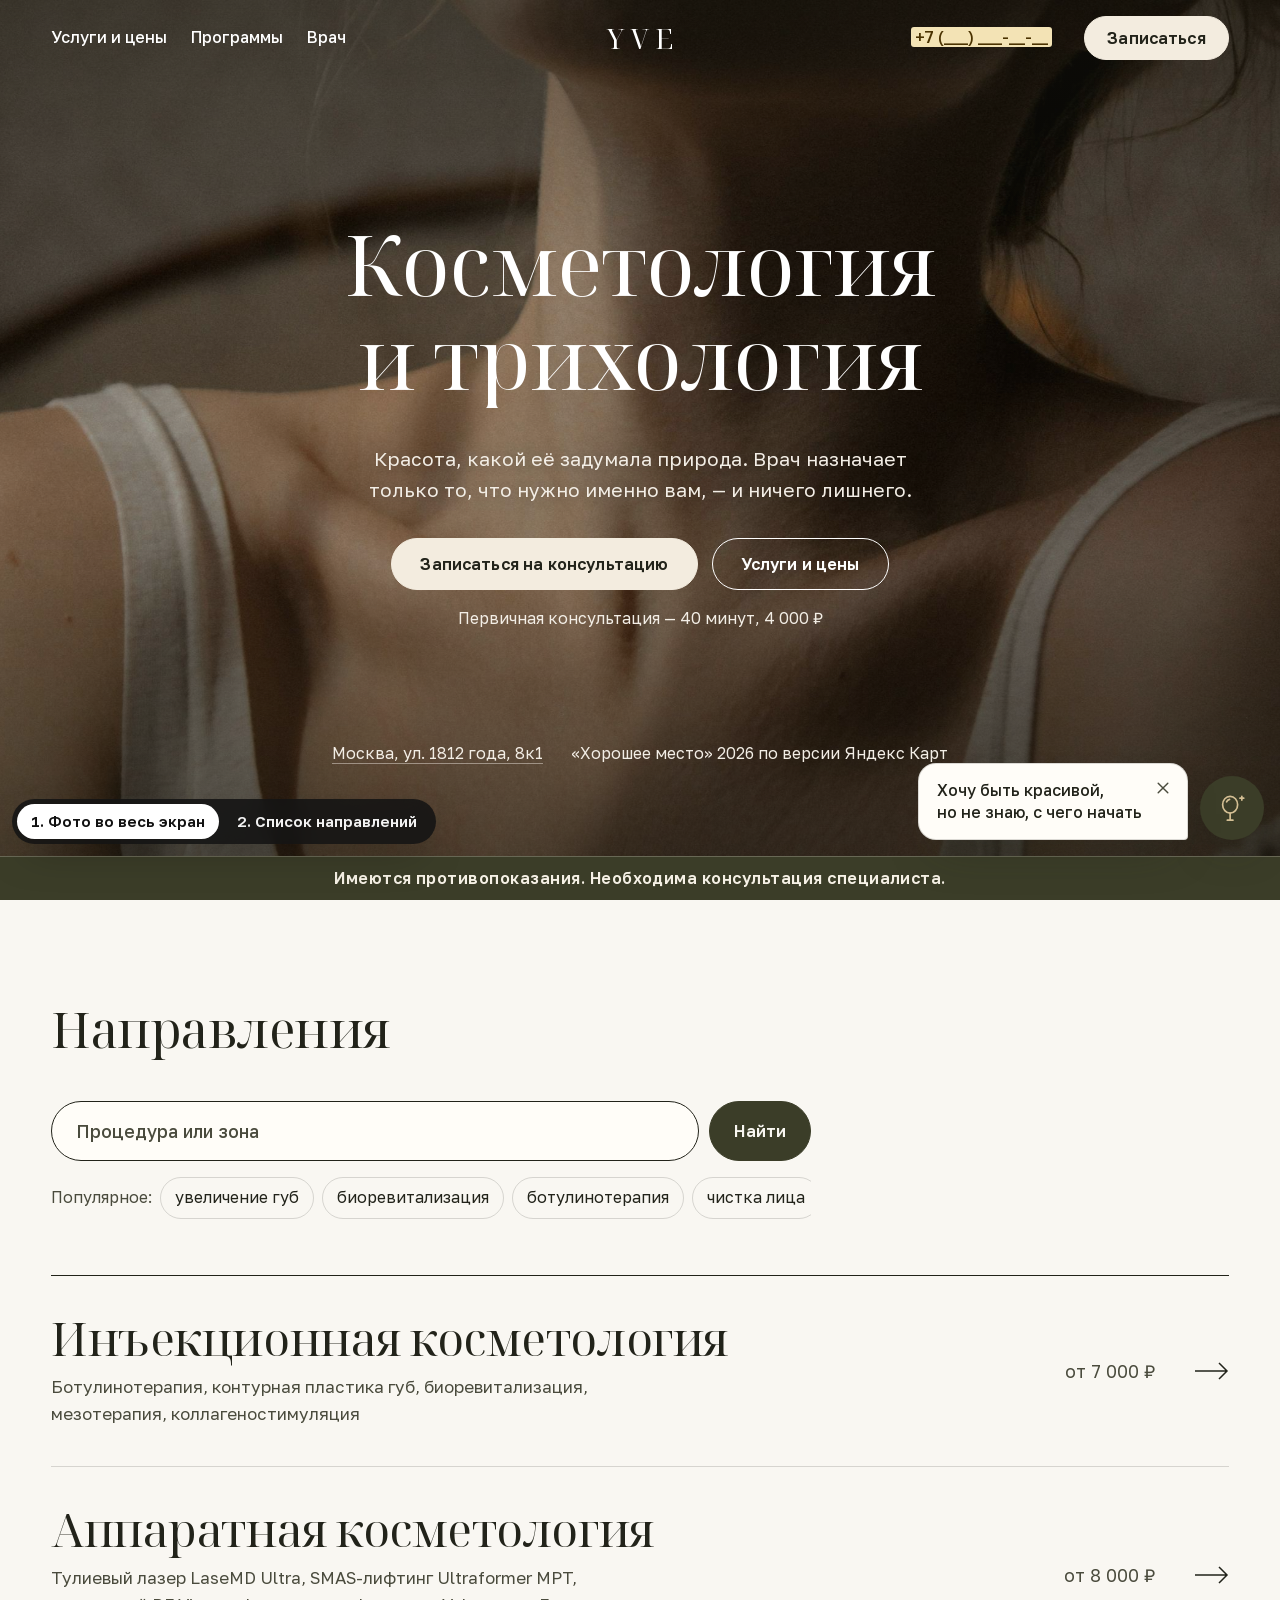
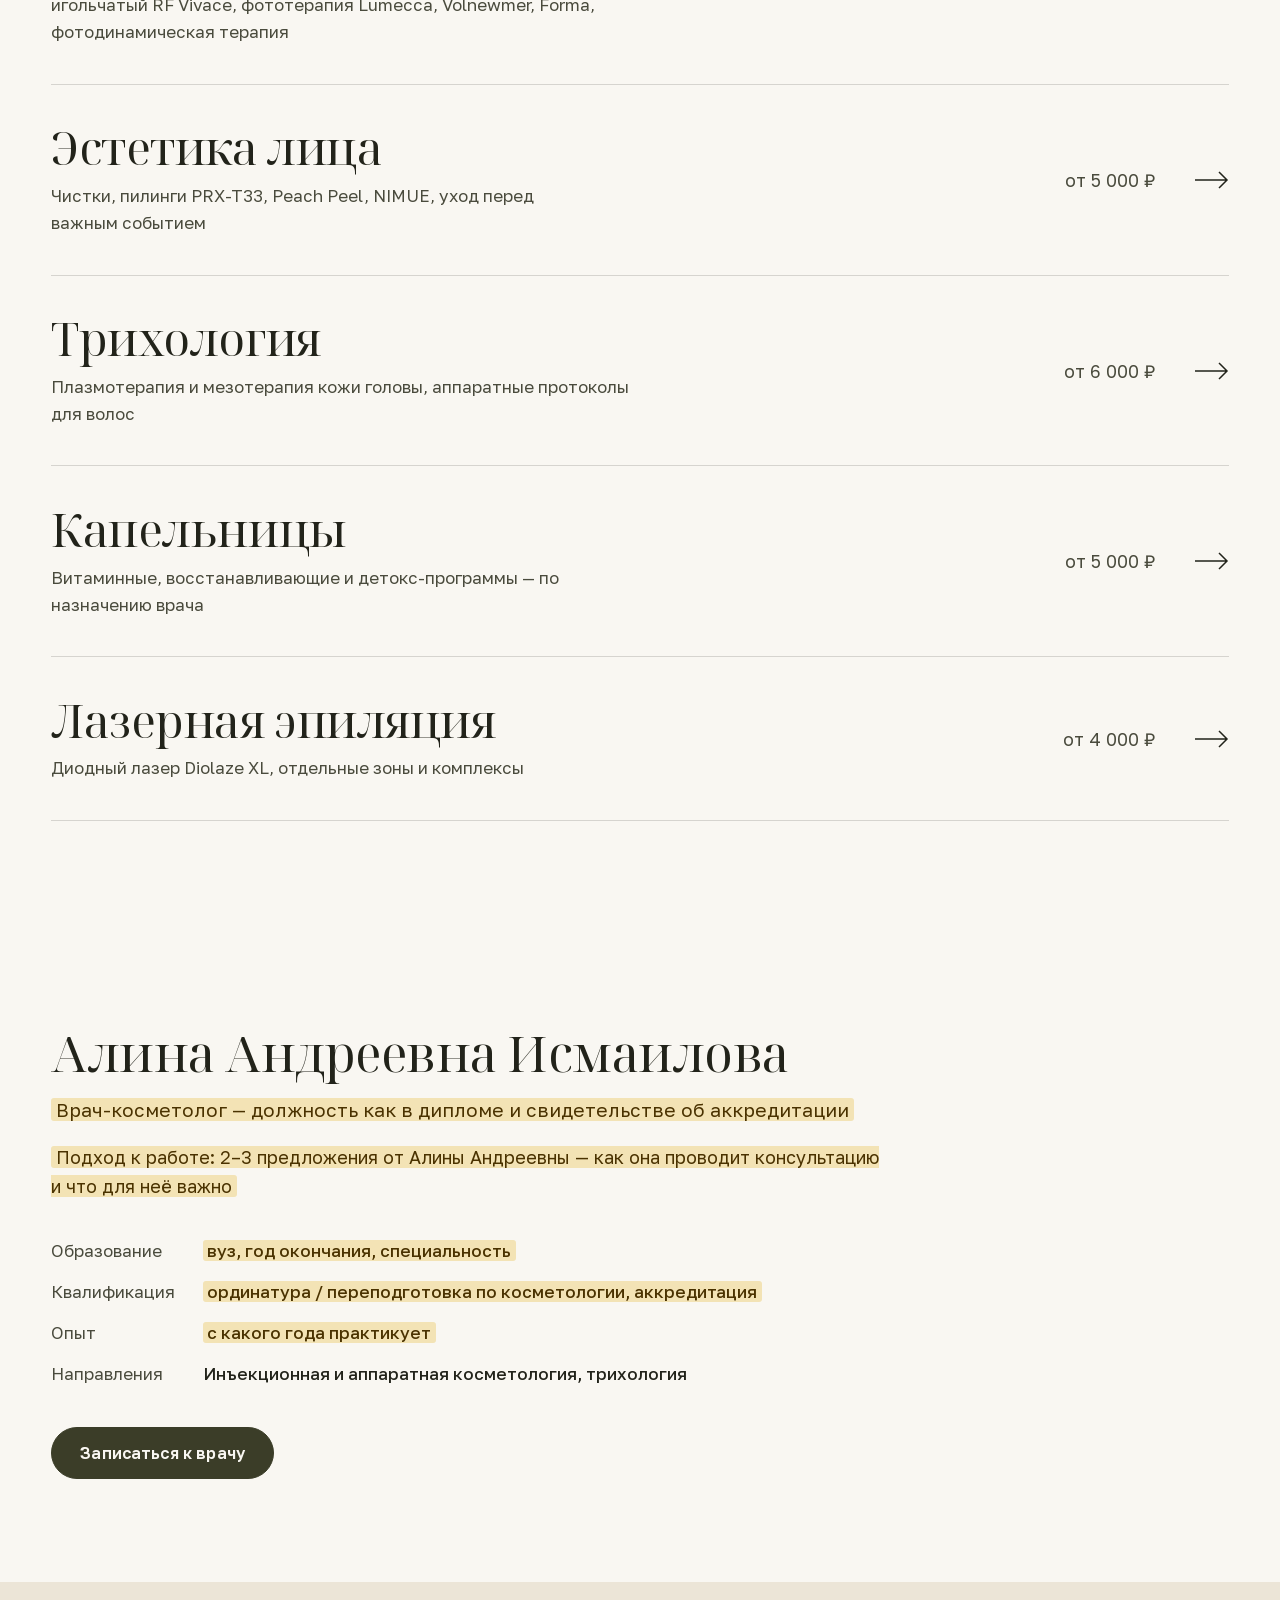
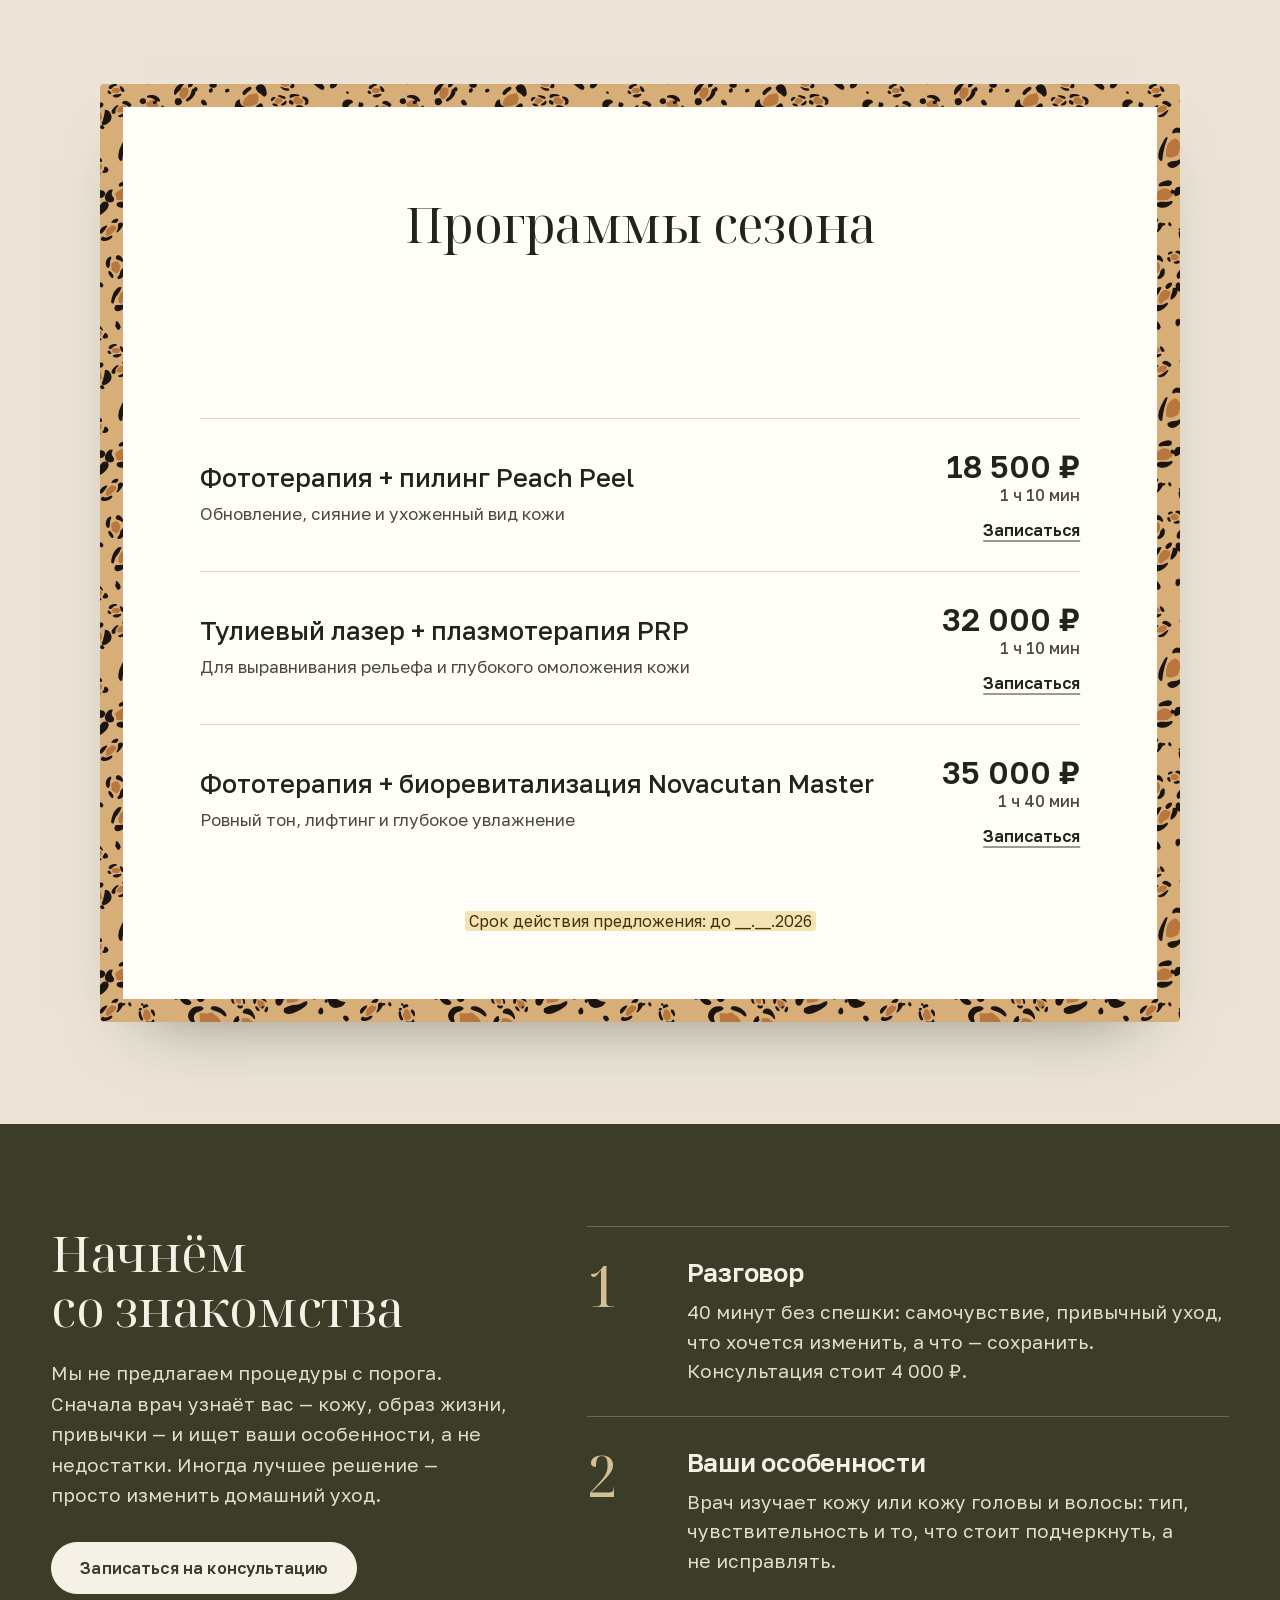
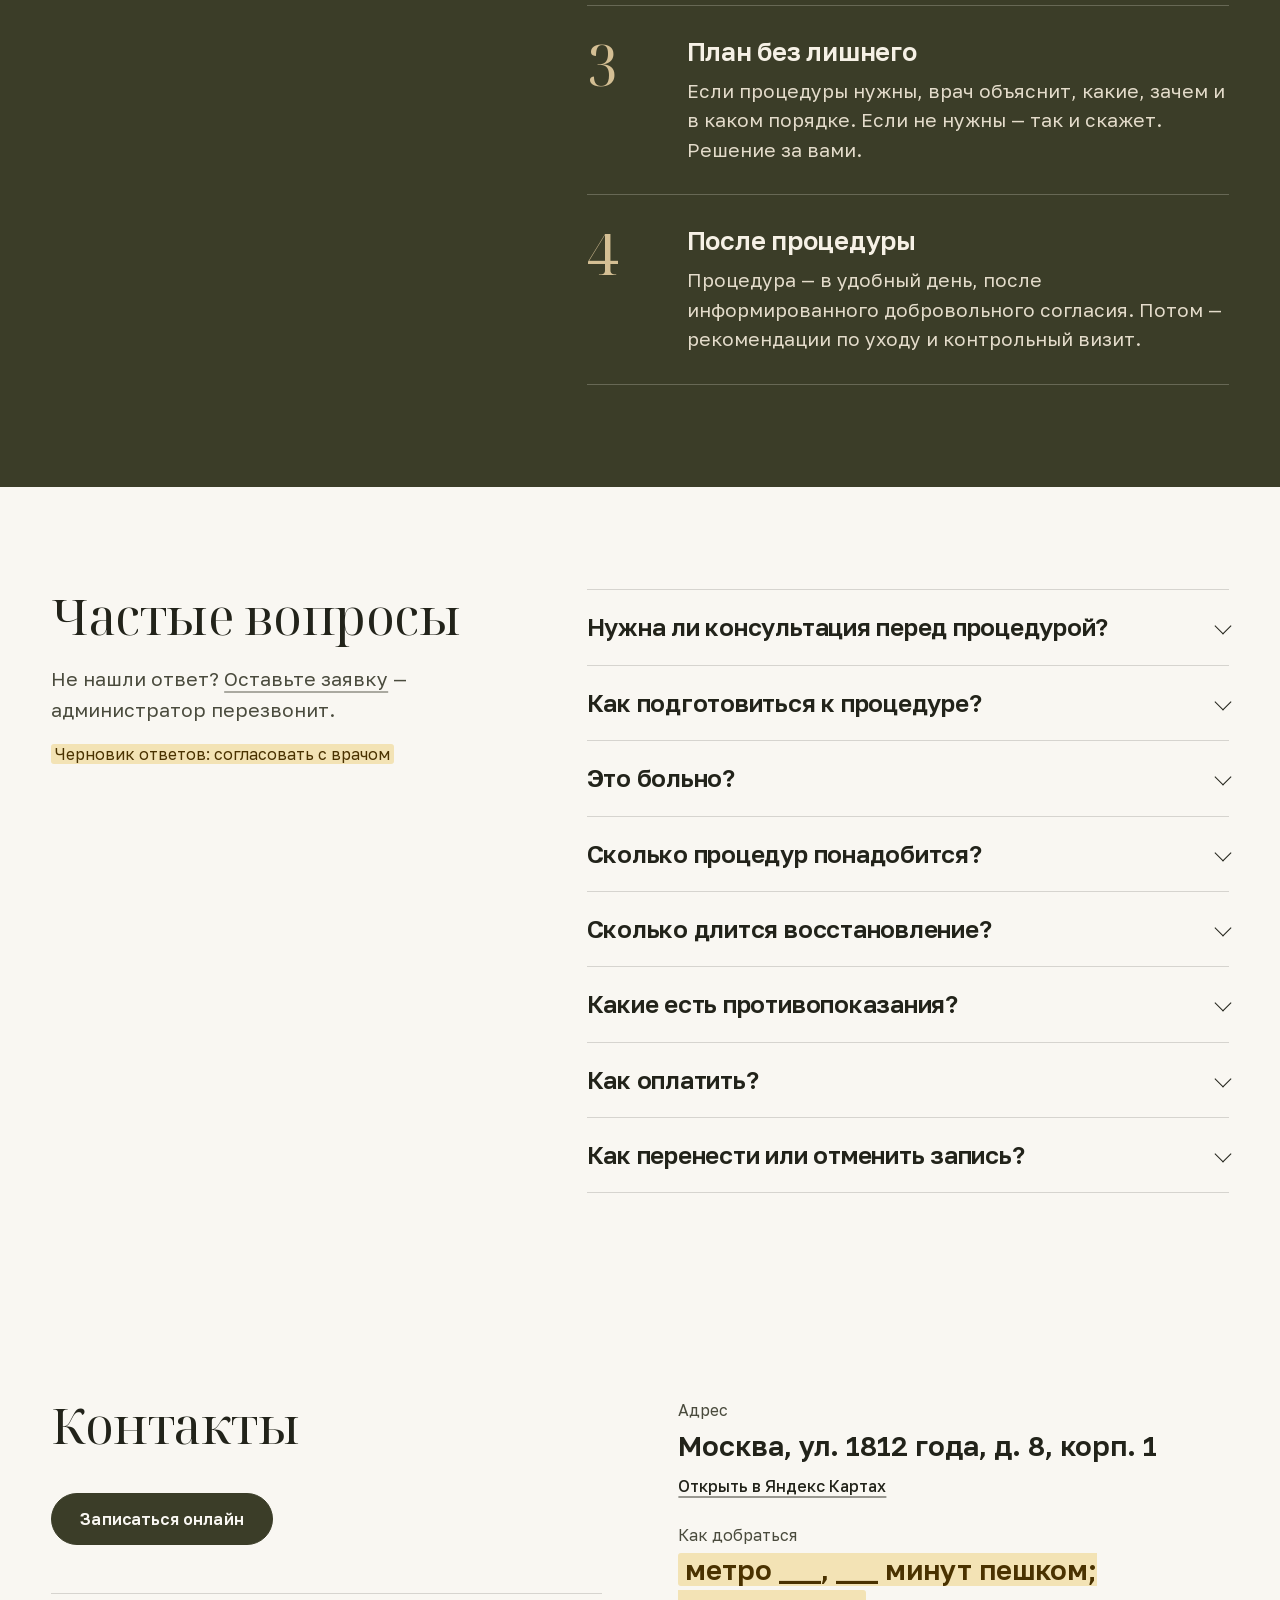
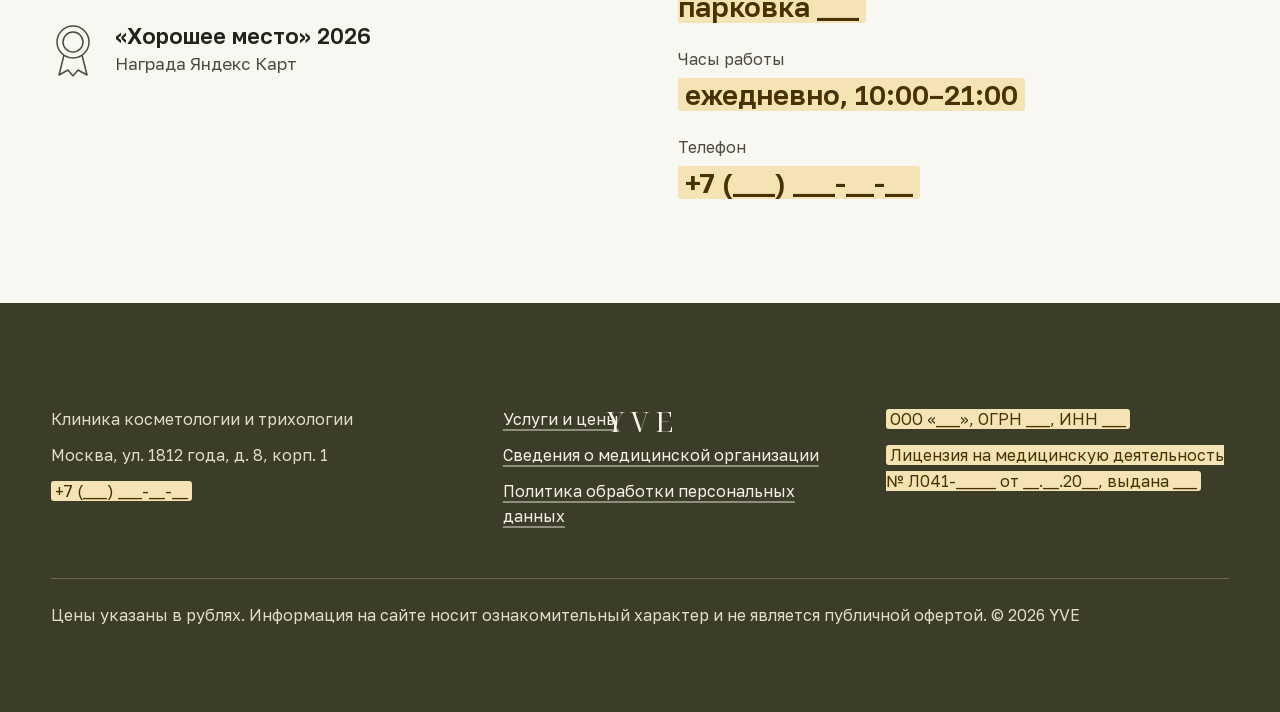
==== commit da8440f7: "Окошко «Хочу быть красивой, но не знаю, с чего начать» с формой перезвона и кнопкой-зеркальцем; попу" ====
--- a/site/index.html
+++ b/site/index.html
@@ -100,13 +100,12 @@
     <div class="wrap">
       <div class="dirs-head">
         <h2 class="h2" id="dirs-title">Направления</h2>
-        <p class="lead">Полный перечень процедур с ценами — в каталоге. Не знаете, что выбрать? <button class="link" type="button" data-lead>Оставьте заявку</button> — администратор перезвонит и поможет.</p>
       </div>
       <div class="find">
         <form class="find-form" action="uslugi.html" role="search">
           <label class="visually-hidden" for="find-q">Найти процедуру и цену</label>
           <div class="find-field">
-            <input id="find-q" name="q" type="search" placeholder="Процедура, препарат или зона" autocomplete="off">
+            <input id="find-q" name="q" type="search" placeholder="Процедура или зона" autocomplete="off">
             <button class="btn btn-solid" type="submit">Найти</button>
           </div>
         </form>
@@ -116,7 +115,6 @@
           <a href="uslugi.html?q=биоревитализация">биоревитализация</a>
           <a href="uslugi.html?q=ботулинотерапия">ботулинотерапия</a>
           <a href="uslugi.html?q=чистка лица">чистка лица</a>
-          <a href="uslugi.html?q=лазерная эпиляция">лазерная эпиляция</a>
         </p>
       </div>
       <ul class="dirs">
--- a/site/assets/style.css
+++ b/site/assets/style.css
@@ -354,19 +354,16 @@
 .find { max-width: 760px; margin-bottom: clamp(36px, 5vw, 56px); }
 .find-field { display: flex; gap: 10px; }
 .find-field input { flex: 1; min-width: 0; }
-.find-field .btn { height: 60px; flex: none; }
+.find-field .btn { height: 60px; flex: none; padding-inline: 24px; }
 .find-results { list-style: none; margin: 8px 0 0; padding: 0; }
 .find-results a:not(.link) { display: flex; justify-content: space-between; align-items: baseline; gap: 20px; padding: 14px 0; border-bottom: 1px solid var(--line); color: var(--ink); text-decoration: none; }
 .find-results a:not(.link):hover span:first-child { text-decoration: underline; text-underline-offset: .2em; }
 .find-results small { display: block; margin-top: 2px; font-size: 16px; color: var(--muted); }
 .find-results b { font-weight: 600; white-space: nowrap; font-variant-numeric: tabular-nums; }
 .find-results .more, .find-results .none { padding-top: 14px; font-size: 17px; }
-.find-tags { display: flex; flex-wrap: wrap; align-items: center; gap: 8px; margin-top: 16px; font-size: 16px; color: var(--muted); }
-.find-tags a { padding: 7px 14px; border: 1.5px solid var(--line); border-radius: var(--btn-r); color: var(--ink); text-decoration: none; transition: border-color .3s; }
+.find-tags { display: flex; flex-wrap: nowrap; overflow-x: auto; scrollbar-width: none; white-space: nowrap; align-items: center; gap: 8px; margin-top: 16px; font-size: 16px; color: var(--muted); }
+.find-tags a { flex: none; padding: 7px 14px; border: 1.5px solid var(--line); border-radius: var(--btn-r); color: var(--ink); text-decoration: none; transition: border-color .3s; }
 .find-tags a:hover { border-color: var(--ink); }
-@media (max-width: 560px) {
-  .find-field { flex-direction: column; }
-}
 /* ---------- Заявка «Помочь с выбором» ---------- */
 .lead-form { flex: 1; min-height: 0; overflow-y: auto; overscroll-behavior: contain; padding: 24px 24px 40px; display: grid; gap: 20px; align-content: start; }
 .lead-intro { font-size: 17px; color: var(--muted); }
@@ -391,16 +388,6 @@
 .lead-status { font-size: 16px; font-weight: 500; }
 .lead-done { display: grid; gap: 14px; font-size: 17px; }
 .lead-done .h3 { font: var(--dw) var(--h3)/1.1 var(--display); letter-spacing: var(--dt); }
-.lead-tab {
-  position: fixed; z-index: 40; right: 0; top: 50%; translate: 0 -50%;
-  writing-mode: vertical-rl; rotate: 180deg; padding: 20px 12px; border: 0; border-radius: 0 var(--r) var(--r) 0;
-  background: var(--btn-bg); color: var(--btn-fg); font: 600 16px/1 var(--body); cursor: pointer;
-  box-shadow: 0 10px 30px -12px rgba(0, 0, 0, .45); transition: background-color .3s;
-}
-.lead-tab:hover { background: var(--btn-hover); color: #fff; }
-@media (max-width: 760px) {
-  .lead-tab { writing-mode: horizontal-tb; rotate: none; translate: none; top: auto; right: 12px; bottom: calc(var(--warn-h) + 70px); padding: 14px 18px; border-radius: 999px; }
-}
 /* ---------- Каталог ---------- */
 .page-head { padding-top: 150px; padding-bottom: 40px; }
 .page-head h1 { font-size: clamp(44px, 6.5vw, 92px); line-height: 1.02; }
@@ -598,6 +585,30 @@
 /* ---------- Сезонные программы в леопардовой рамке ---------- */
 .offer-card { border: clamp(14px, 1.8vw, 24px) solid transparent; background: linear-gradient(var(--card), var(--card)) padding-box, url(leopard.svg) 0 0 / 260px border-box; box-shadow: 0 34px 70px -44px rgba(34, 35, 26, .55); }
 
+/* ---------- Заявка на перезвон: кнопка-зеркальце справа внизу, облачко и окошко с формой ---------- */
+.helper { position: fixed; right: max(16px, env(safe-area-inset-right, 0px)); bottom: calc(var(--warn-h) + 16px); z-index: 40; display: flex; align-items: flex-end; gap: 12px; }
+.helper-btn { flex: none; width: 64px; height: 64px; border: 0; border-radius: 50%; display: grid; place-items: center; background: var(--btn-bg); color: var(--deep-accent); cursor: pointer; box-shadow: 0 18px 40px -16px rgba(34, 35, 26, .6); transition: transform .35s var(--ease-out), background-color .3s; }
+.helper-btn:hover { transform: scale(1.07); background: var(--btn-hover); }
+.helper-btn svg { transform-origin: 50% 70%; animation: wiggle 5s var(--ease) 3s infinite; }
+@keyframes wiggle { 0%, 14%, 100% { transform: rotate(0); } 2% { transform: rotate(-16deg); } 4% { transform: rotate(13deg); } 6% { transform: rotate(-10deg); } 8% { transform: rotate(7deg); } 10% { transform: rotate(-4deg); } 12% { transform: rotate(2deg); } }
+.helper-bubble { position: relative; max-width: 270px; border-radius: 18px 18px 4px 18px; background: var(--card); color: var(--ink); border: 1px solid var(--line); box-shadow: 0 22px 46px -22px rgba(34, 35, 26, .5); animation: bubble-in .7s var(--ease-out) 3.2s both; }
+.helper-say { display: block; width: 100%; padding: 16px 44px 16px 18px; border: 0; background: none; color: inherit; text-align: left; font: 500 16px/1.35 var(--body); cursor: pointer; }
+.helper-say:hover { color: var(--accent); }
+.helper-x { position: absolute; top: 6px; right: 6px; width: 36px; height: 36px; border: 0; border-radius: 50%; display: grid; place-items: center; background: none; color: var(--muted); cursor: pointer; }
+.helper-x svg { width: 16px; height: 16px; }
+.helper-x:hover { background: var(--surface); }
+@keyframes bubble-in { from { opacity: 0; transform: translateY(12px) scale(.96); } }
+@media (max-width: 600px) { .helper { flex-direction: column; align-items: flex-end; } .helper-bubble { max-width: min(270px, calc(100vw - 32px)); } .helper-btn { width: 58px; height: 58px; } }
+
+.book.lead { width: min(420px, calc(100vw - 24px)); height: fit-content; max-height: calc(100dvh - var(--warn-h) - 32px); margin: auto max(16px, env(safe-area-inset-right, 0px)) calc(var(--warn-h) + 16px) auto; border-radius: 20px; box-shadow: 0 30px 80px -30px rgba(0, 0, 0, .5); transition: translate .45s var(--ease-out), scale .45s var(--ease-out), opacity .3s, overlay .45s allow-discrete, display .45s allow-discrete; transform-origin: 100% 100%; }
+.book.lead:not([open]) { translate: 0 16px; scale: .96; opacity: 0; }
+@starting-style { .book.lead[open] { translate: 0 16px; scale: .96; opacity: 0; } }
+.book.lead[open]::backdrop { background: rgba(0, 0, 0, .25); backdrop-filter: none; }
+.lead .book-bar { height: auto; align-items: flex-start; gap: 12px; padding: 20px 10px 14px 22px; }
+.lead .book-bar b { font: 400 22px/1.2 var(--big); }
+.lead .lead-form { gap: 16px; padding: 18px 22px 24px; }
+@media (max-width: 600px) { .book.lead { margin: auto 8px calc(var(--warn-h) + 8px); width: calc(100vw - 16px); } }
+
 /* Уменьшение движения: всё сразу видно, без заставки и пульсаций */
 @media (prefers-reduced-motion: reduce) {
   .intro { display: none; }
@@ -607,6 +618,7 @@
   .offers, .dark { animation: none; }
   .step::after { transform: none; transition: none; }
   html { scroll-behavior: auto; }
+  .helper-btn svg, .helper-bubble { animation: none; }
   .qa::details-content { transition: none; }
   @view-transition { navigation: none; }
 }
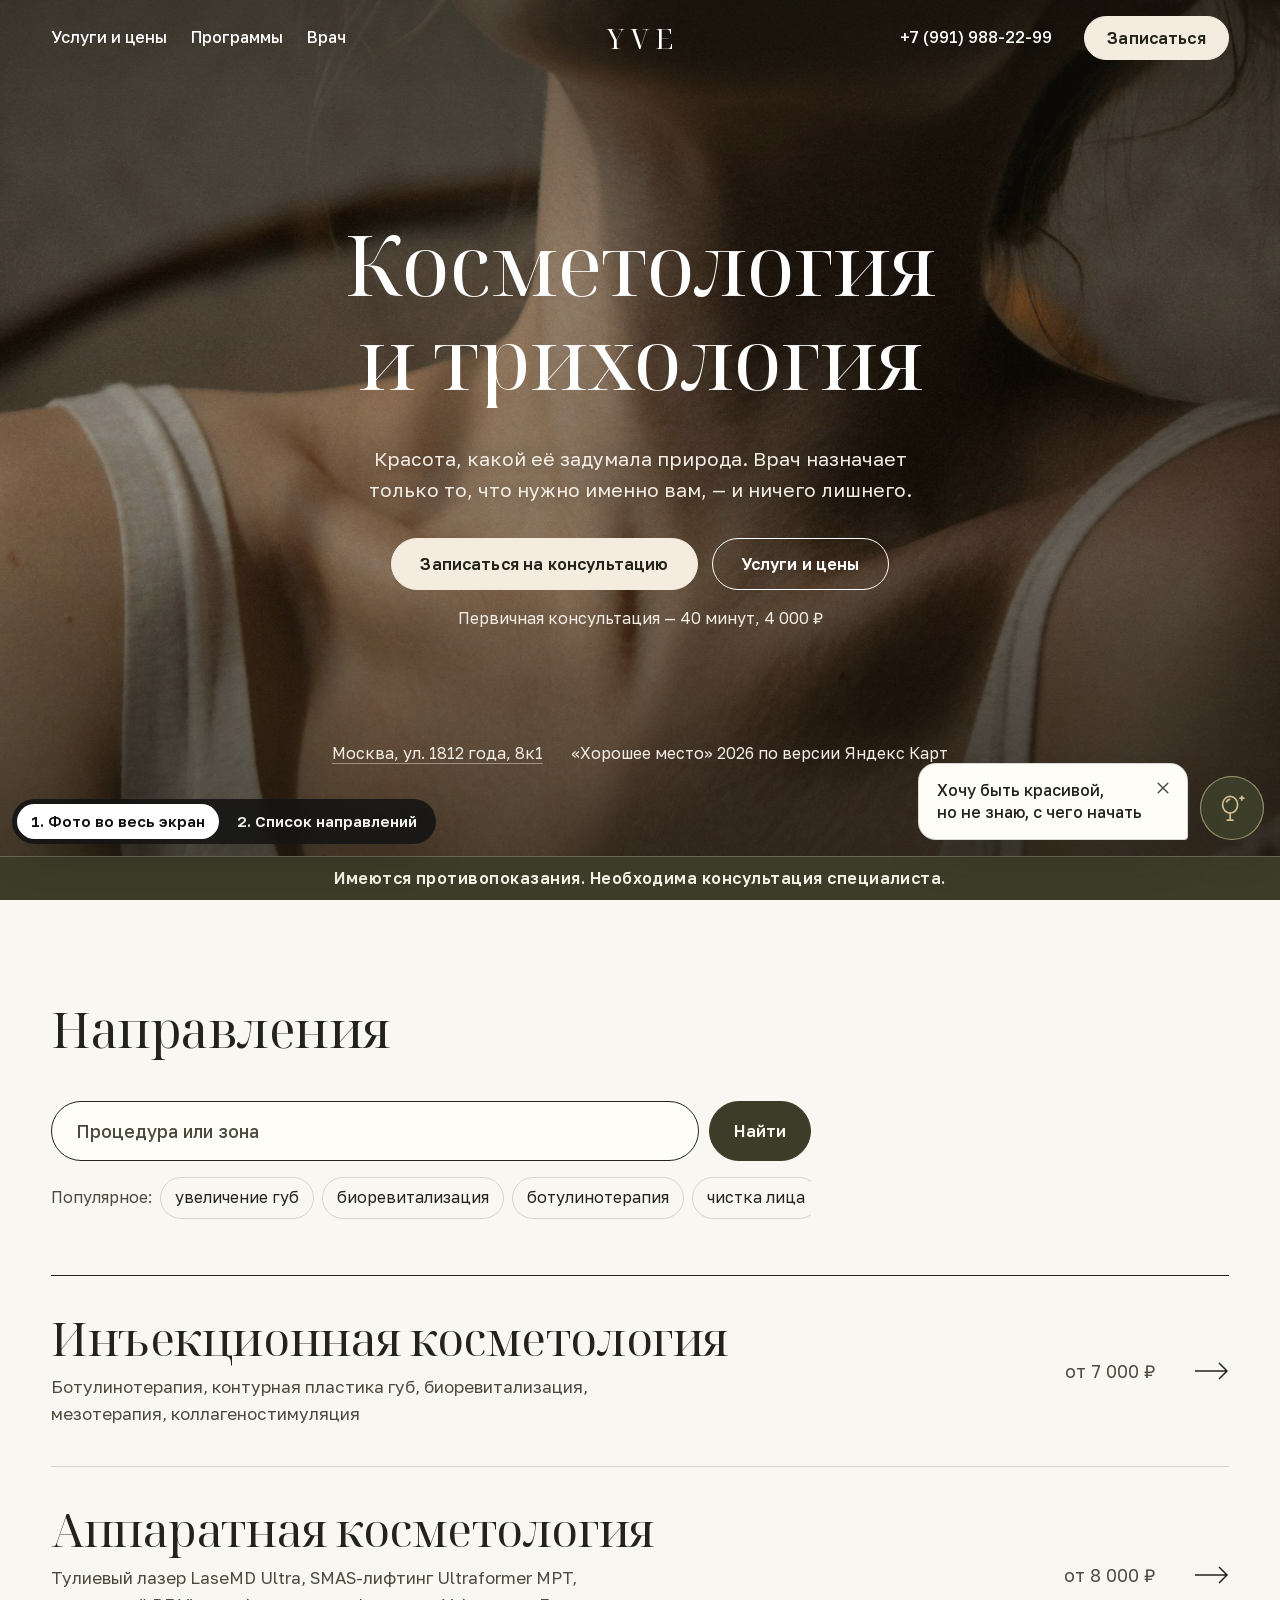
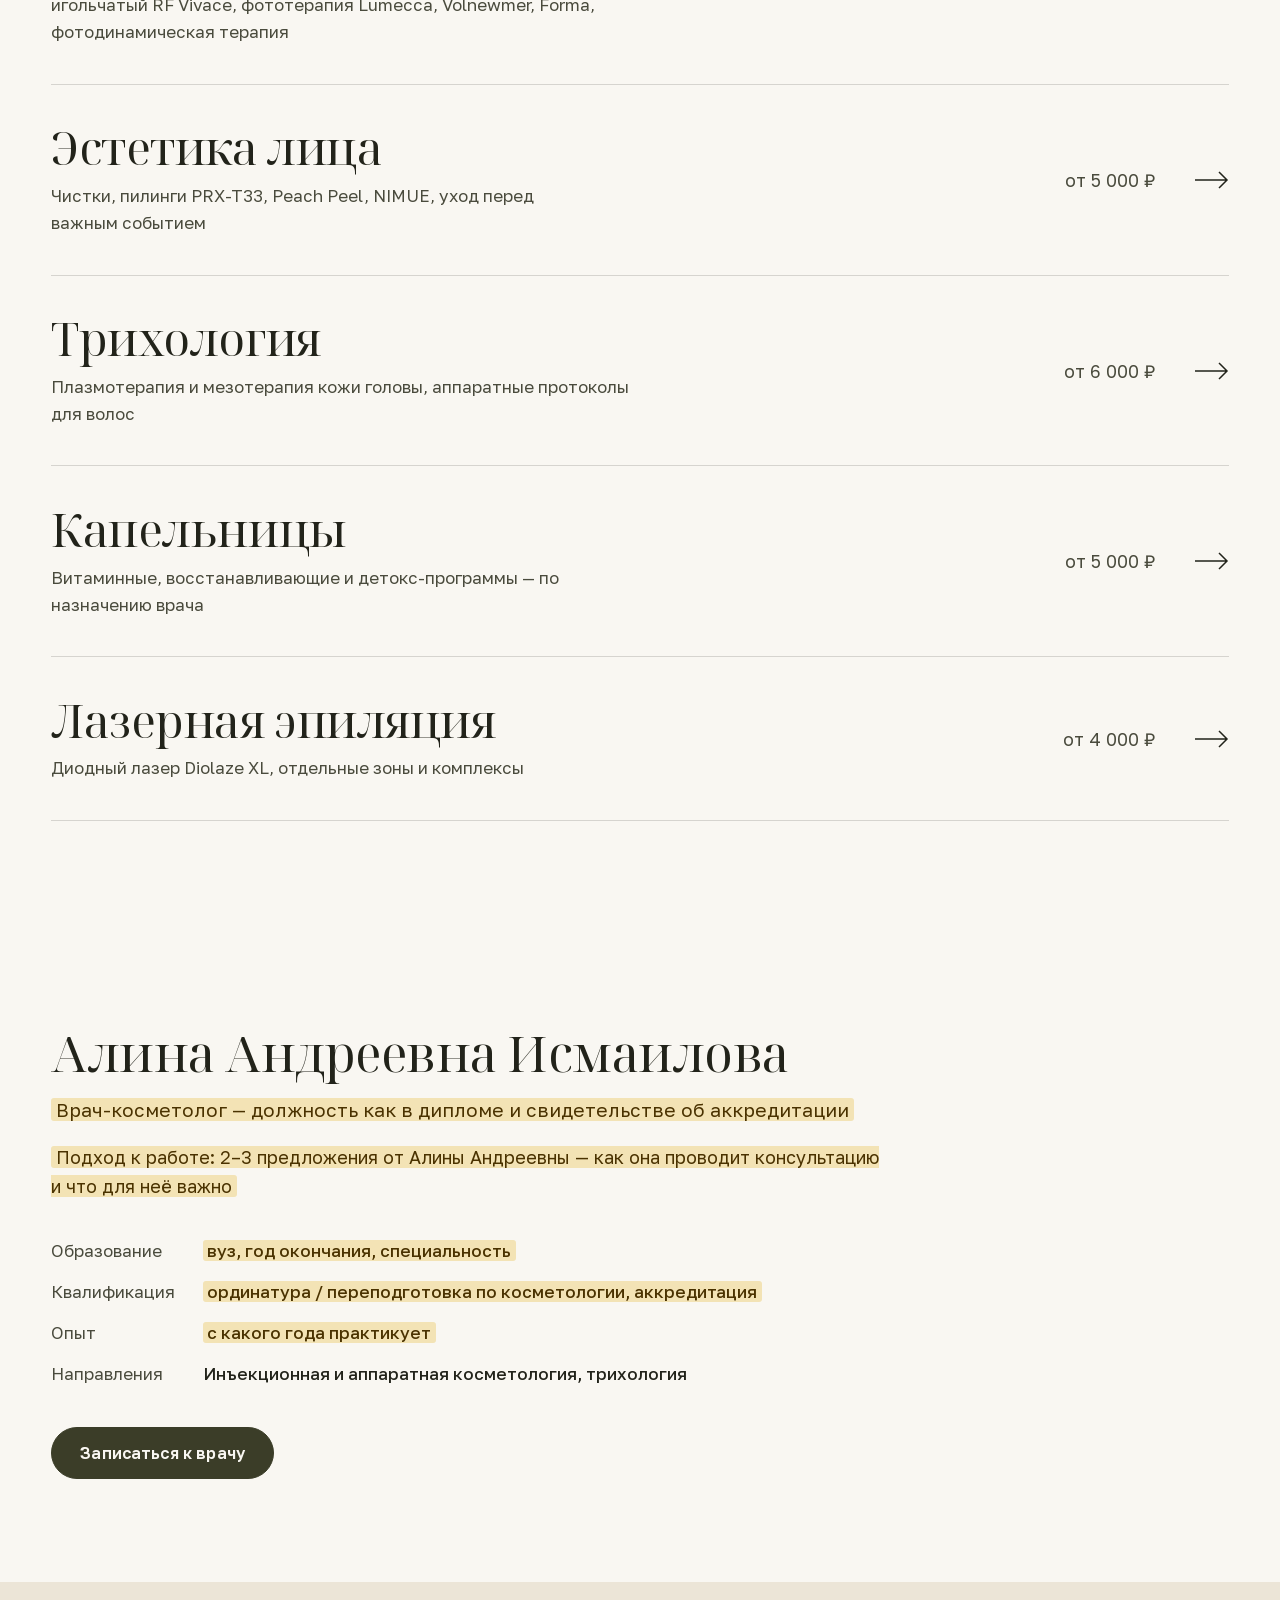
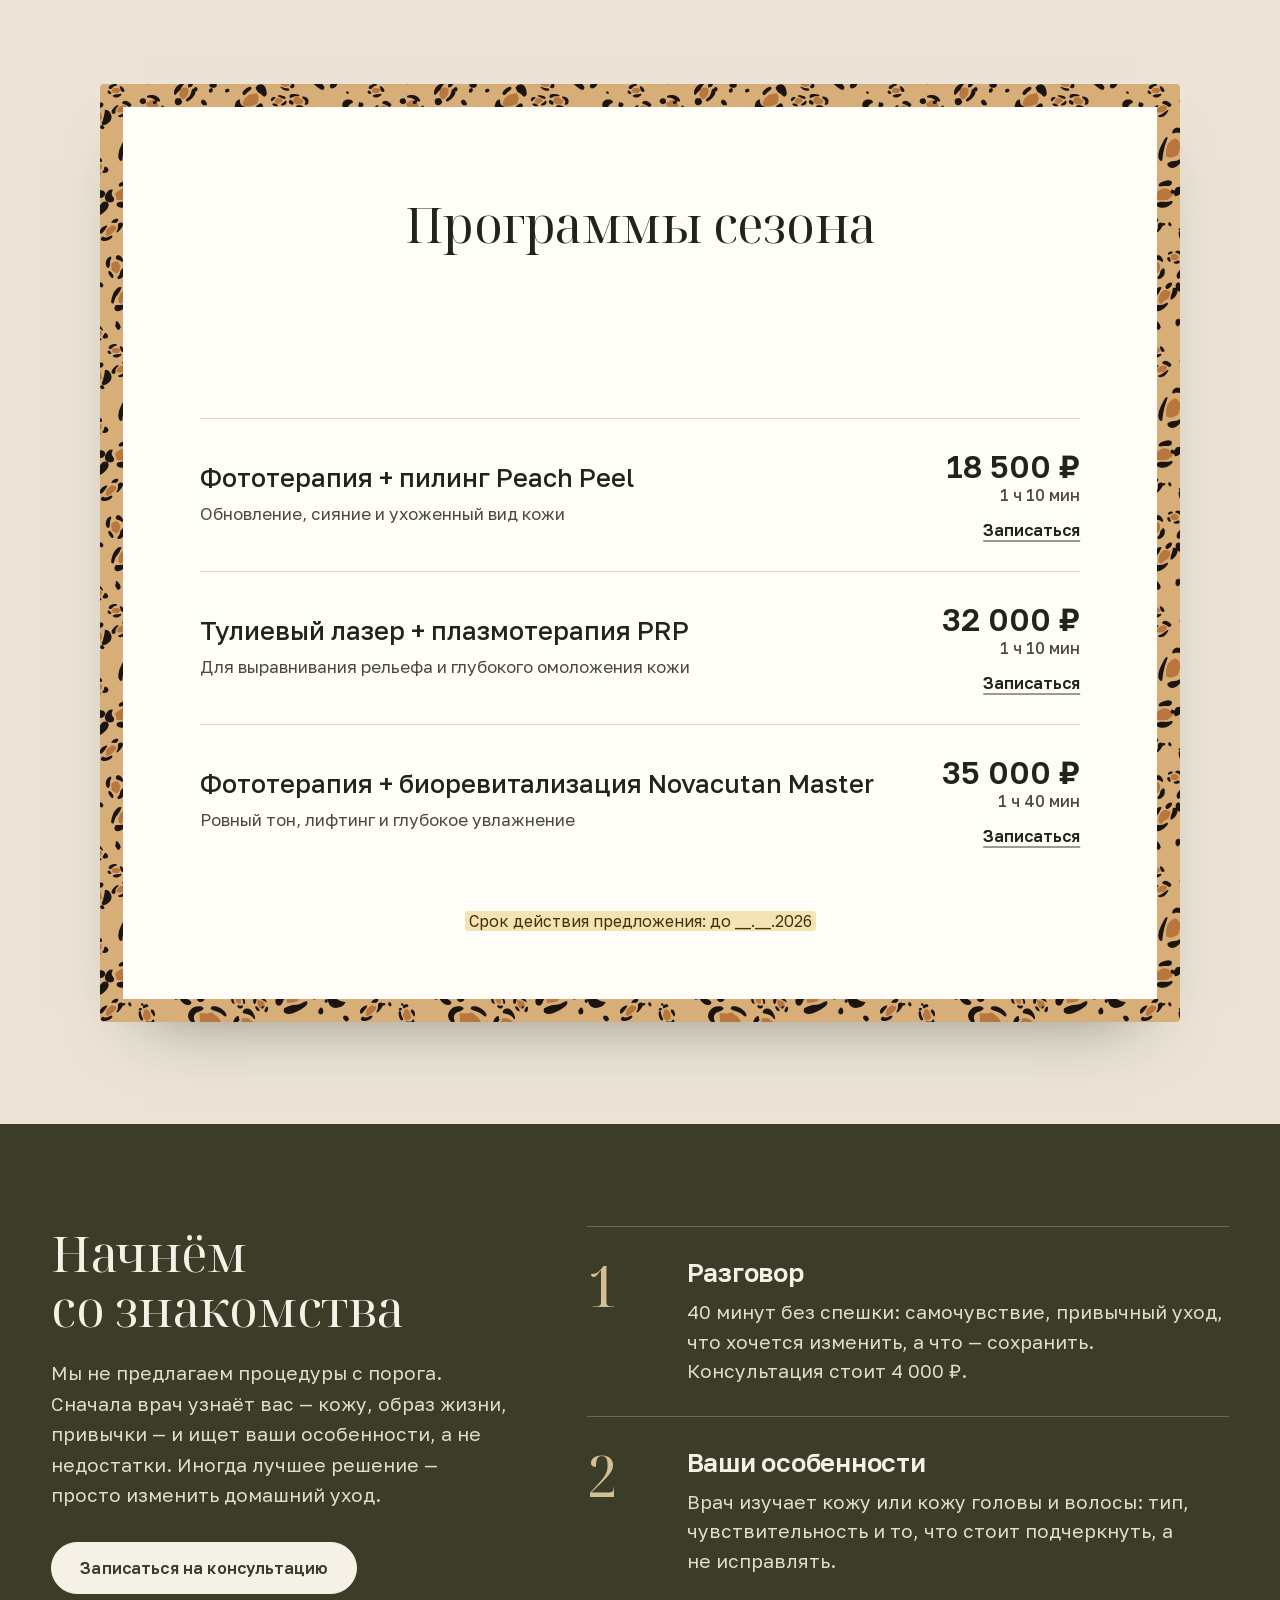
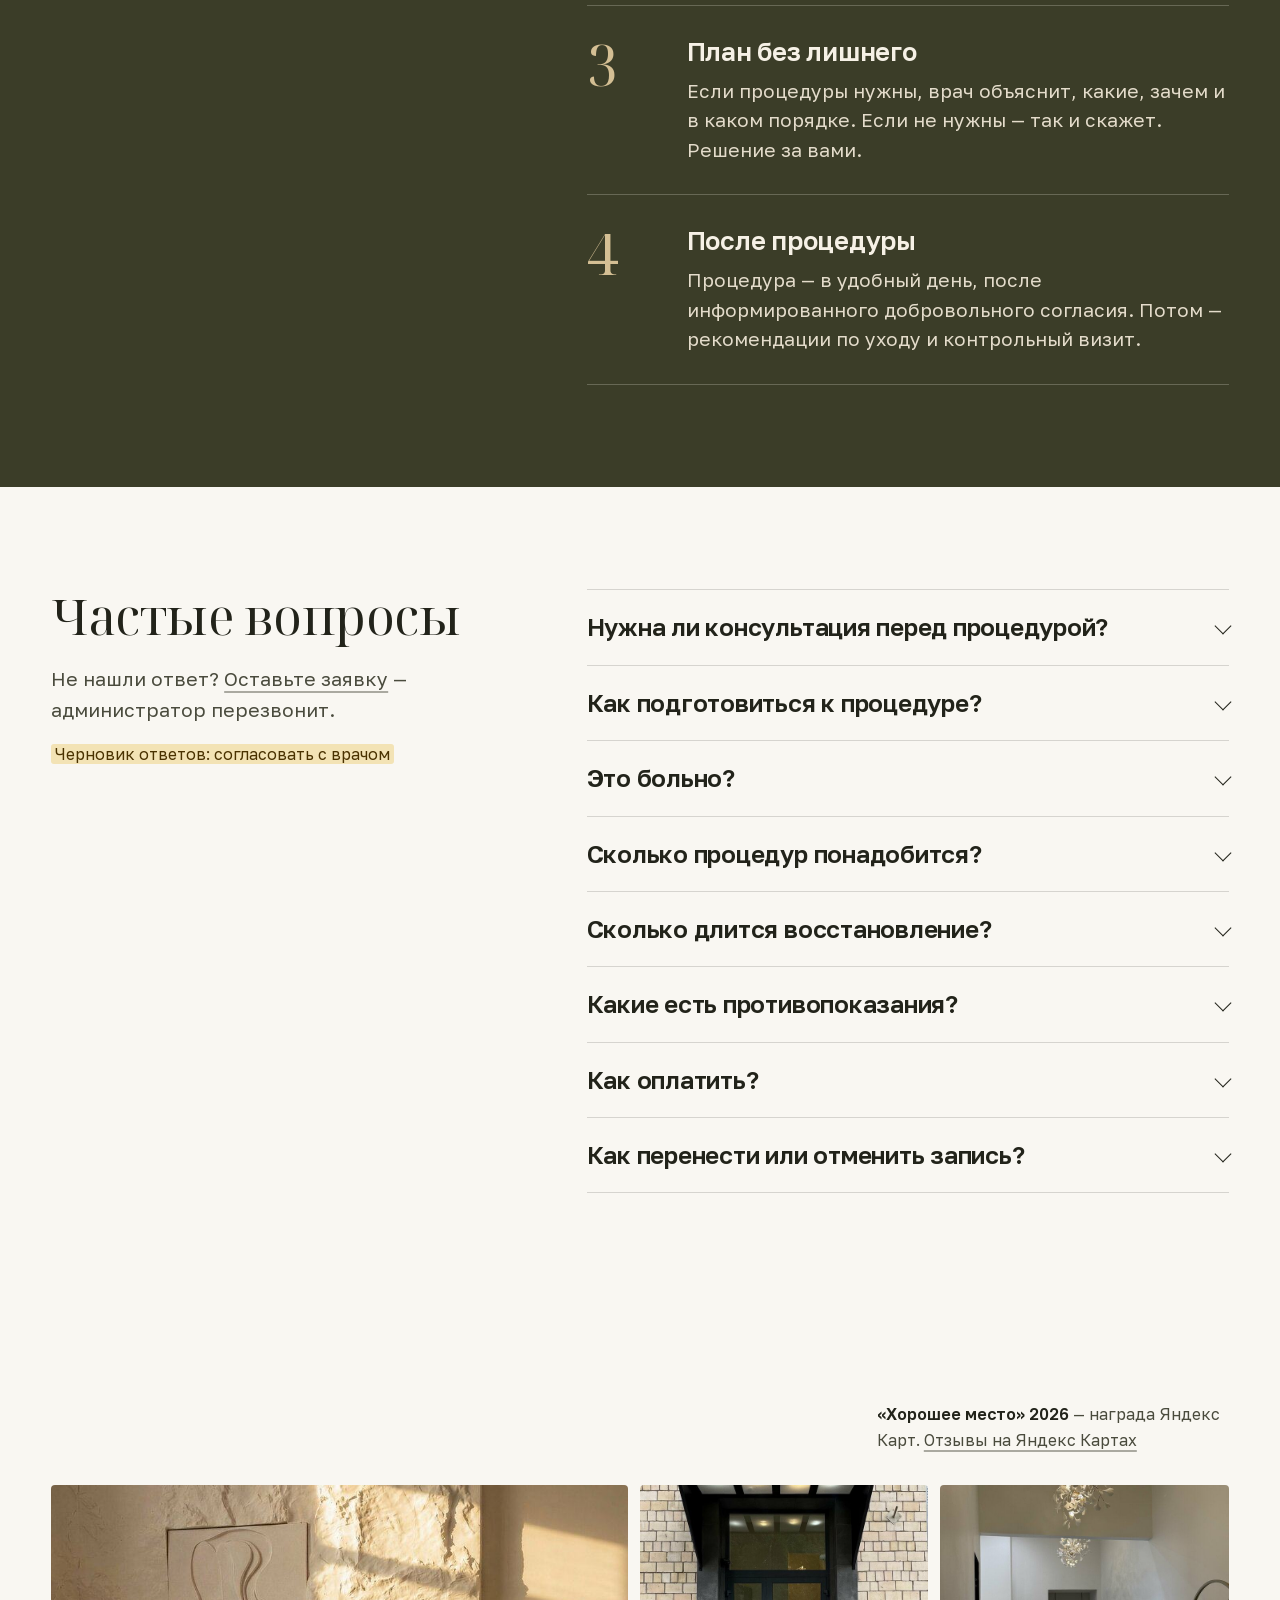
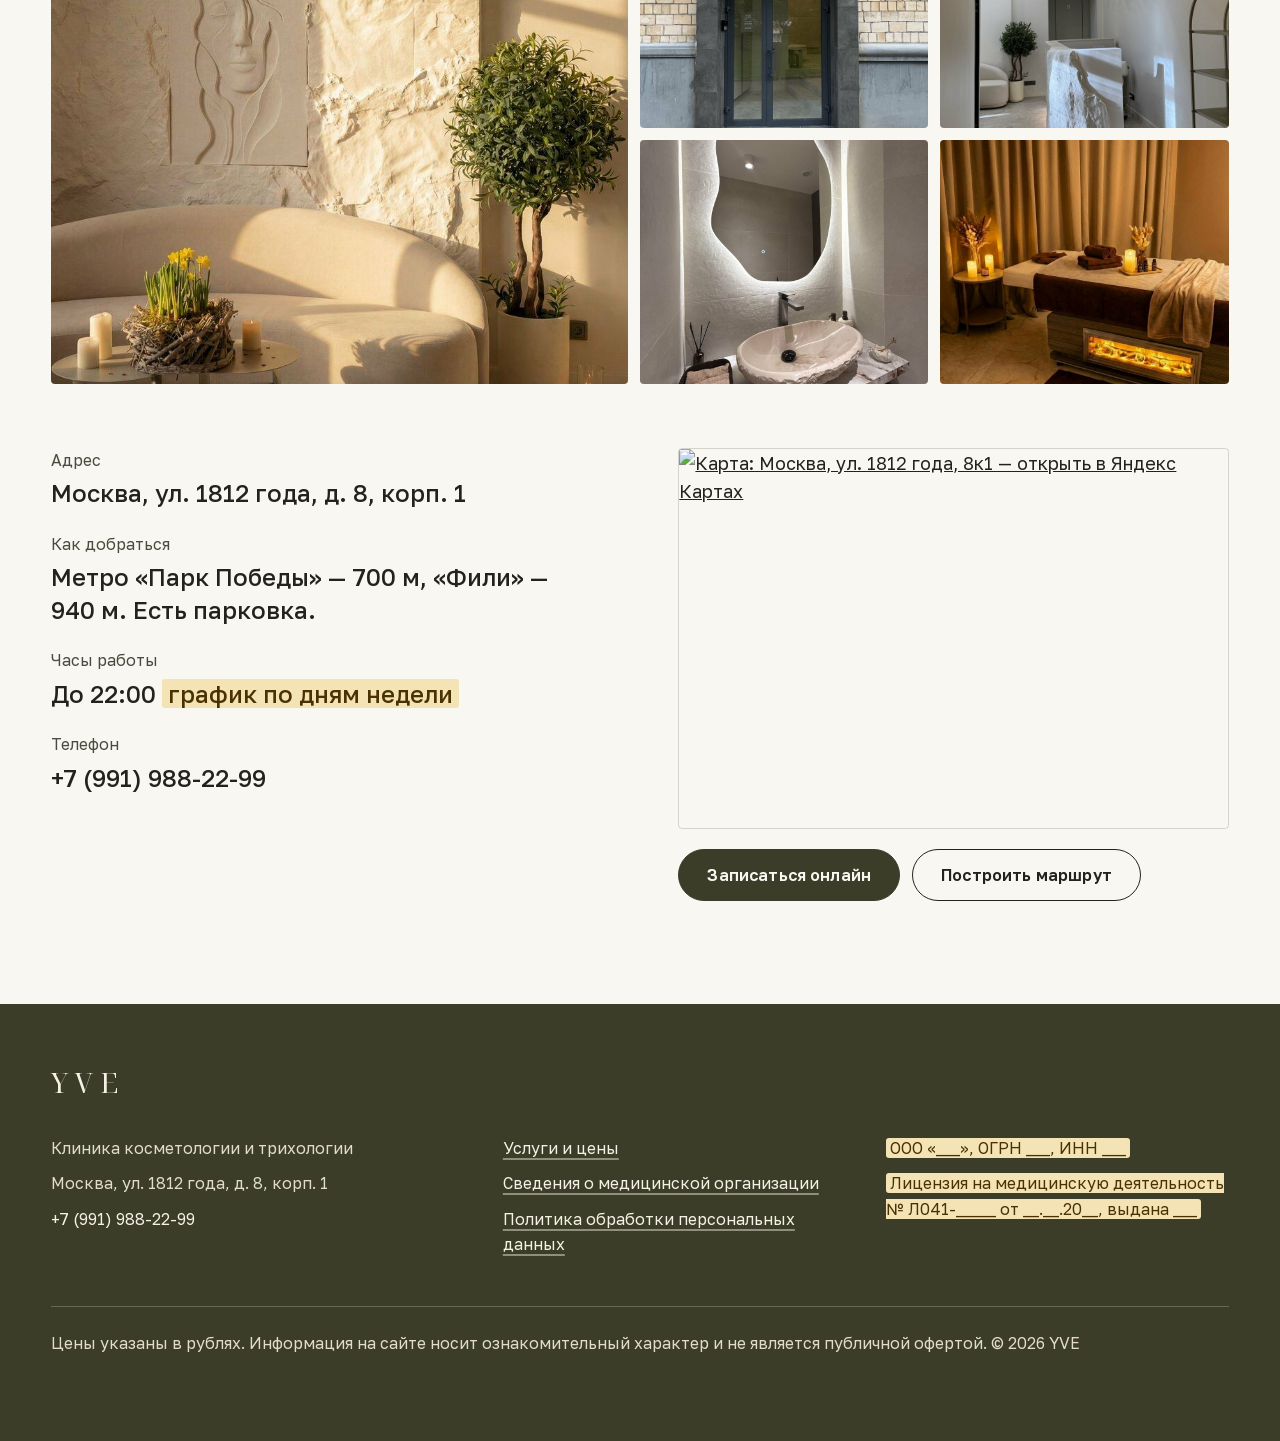
==== commit 4e62271e: "Блок «Как нас найти»: фото клиники, адрес, метро, телефон, карта, рейтинг Яндекса; телефон клиники н" ====
--- a/site/index.html
+++ b/site/index.html
@@ -119,22 +119,22 @@
       </div>
       <ul class="dirs">
         <li class="dir">
-          <a href="uslugi.html#botulinoterapiya"><img class="dir-img" src="img/dir-inject.jpg" alt="" loading="lazy" width="900" height="700"><h3>Инъекционная косметология</h3><i class="dots"></i><p>Ботулинотерапия, контурная пластика губ, биоревитализация, мезотерапия, коллагеностимуляция</p><span class="price"></span><svg class="dir-arrow" width="34" height="18" viewBox="0 0 34 18" fill="none" stroke="currentColor" stroke-width="1.5" aria-hidden="true"><path d="M0 9h32M24 1l8 8-8 8"/></svg></a>
-        </li>
-        <li class="dir">
-          <a href="uslugi.html#tulievyj-lazer"><img class="dir-img" src="img/dir-device.jpg" alt="" loading="lazy" width="900" height="700"><h3>Аппаратная косметология</h3><i class="dots"></i><p>Тулиевый лазер LaseMD Ultra, SMAS-лифтинг Ultraformer MPT, игольчатый RF Vivace, фототерапия Lumecca, Volnewmer, Forma, фотодинамическая терапия</p><span class="price"></span><svg class="dir-arrow" width="34" height="18" viewBox="0 0 34 18" fill="none" stroke="currentColor" stroke-width="1.5" aria-hidden="true"><path d="M0 9h32M24 1l8 8-8 8"/></svg></a>
-        </li>
-        <li class="dir">
-          <a href="uslugi.html#estetika-lica"><img class="dir-img" src="img/dir-care.jpg" alt="" loading="lazy" width="900" height="700"><h3>Эстетика лица</h3><i class="dots"></i><p>Чистки, пилинги PRX-T33, Peach Peel, NIMUE, уход перед важным событием</p><span class="price"></span><svg class="dir-arrow" width="34" height="18" viewBox="0 0 34 18" fill="none" stroke="currentColor" stroke-width="1.5" aria-hidden="true"><path d="M0 9h32M24 1l8 8-8 8"/></svg></a>
-        </li>
-        <li class="dir">
-          <a href="uslugi.html#trihologiya"><img class="dir-img" src="img/dir-hair.jpg" alt="" loading="lazy" width="900" height="700"><h3>Трихология</h3><i class="dots"></i><p>Плазмотерапия и мезотерапия кожи головы, аппаратные протоколы для волос</p><span class="price"></span><svg class="dir-arrow" width="34" height="18" viewBox="0 0 34 18" fill="none" stroke="currentColor" stroke-width="1.5" aria-hidden="true"><path d="M0 9h32M24 1l8 8-8 8"/></svg></a>
-        </li>
-        <li class="dir">
-          <a href="uslugi.html#kapelnicy"><img class="dir-img" src="img/dir-iv.jpg" alt="" loading="lazy" width="900" height="700"><h3>Капельницы</h3><i class="dots"></i><p>Витаминные, восстанавливающие и детокс-программы — по назначению врача</p><span class="price"></span><svg class="dir-arrow" width="34" height="18" viewBox="0 0 34 18" fill="none" stroke="currentColor" stroke-width="1.5" aria-hidden="true"><path d="M0 9h32M24 1l8 8-8 8"/></svg></a>
-        </li>
-        <li class="dir">
-          <a href="uslugi.html#epilyaciya"><img class="dir-img" src="img/dir-laser.jpg" alt="" loading="lazy" width="900" height="700"><h3>Лазерная эпиляция</h3><i class="dots"></i><p>Диодный лазер Diolaze XL, отдельные зоны и комплексы</p><span class="price"></span><svg class="dir-arrow" width="34" height="18" viewBox="0 0 34 18" fill="none" stroke="currentColor" stroke-width="1.5" aria-hidden="true"><path d="M0 9h32M24 1l8 8-8 8"/></svg></a>
+          <a href="uslugi.html#botulinoterapiya"><h3>Инъекционная косметология</h3><i class="dots"></i><p>Ботулинотерапия, контурная пластика губ, биоревитализация, мезотерапия, коллагеностимуляция</p><span class="price"></span><svg class="dir-arrow" width="34" height="18" viewBox="0 0 34 18" fill="none" stroke="currentColor" stroke-width="1.5" aria-hidden="true"><path d="M0 9h32M24 1l8 8-8 8"/></svg></a>
+        </li>
+        <li class="dir">
+          <a href="uslugi.html#tulievyj-lazer"><h3>Аппаратная косметология</h3><i class="dots"></i><p>Тулиевый лазер LaseMD Ultra, SMAS-лифтинг Ultraformer MPT, игольчатый RF Vivace, фототерапия Lumecca, Volnewmer, Forma, фотодинамическая терапия</p><span class="price"></span><svg class="dir-arrow" width="34" height="18" viewBox="0 0 34 18" fill="none" stroke="currentColor" stroke-width="1.5" aria-hidden="true"><path d="M0 9h32M24 1l8 8-8 8"/></svg></a>
+        </li>
+        <li class="dir">
+          <a href="uslugi.html#estetika-lica"><h3>Эстетика лица</h3><i class="dots"></i><p>Чистки, пилинги PRX-T33, Peach Peel, NIMUE, уход перед важным событием</p><span class="price"></span><svg class="dir-arrow" width="34" height="18" viewBox="0 0 34 18" fill="none" stroke="currentColor" stroke-width="1.5" aria-hidden="true"><path d="M0 9h32M24 1l8 8-8 8"/></svg></a>
+        </li>
+        <li class="dir">
+          <a href="uslugi.html#trihologiya"><h3>Трихология</h3><i class="dots"></i><p>Плазмотерапия и мезотерапия кожи головы, аппаратные протоколы для волос</p><span class="price"></span><svg class="dir-arrow" width="34" height="18" viewBox="0 0 34 18" fill="none" stroke="currentColor" stroke-width="1.5" aria-hidden="true"><path d="M0 9h32M24 1l8 8-8 8"/></svg></a>
+        </li>
+        <li class="dir">
+          <a href="uslugi.html#kapelnicy"><h3>Капельницы</h3><i class="dots"></i><p>Витаминные, восстанавливающие и детокс-программы — по назначению врача</p><span class="price"></span><svg class="dir-arrow" width="34" height="18" viewBox="0 0 34 18" fill="none" stroke="currentColor" stroke-width="1.5" aria-hidden="true"><path d="M0 9h32M24 1l8 8-8 8"/></svg></a>
+        </li>
+        <li class="dir">
+          <a href="uslugi.html#epilyaciya"><h3>Лазерная эпиляция</h3><i class="dots"></i><p>Диодный лазер Diolaze XL, отдельные зоны и комплексы</p><span class="price"></span><svg class="dir-arrow" width="34" height="18" viewBox="0 0 34 18" fill="none" stroke="currentColor" stroke-width="1.5" aria-hidden="true"><path d="M0 9h32M24 1l8 8-8 8"/></svg></a>
         </li>
       </ul>
     </div>
@@ -206,24 +206,37 @@
   </section>
 
   <section class="band" id="kontakty" aria-labelledby="contacts-title">
-    <div class="wrap contacts">
-      <div>
-        <h2 class="h2" id="contacts-title">Контакты</h2>
-        <div class="contacts-actions">
-          <a class="btn btn-solid" href="https://n1676841.yclients.ru/company/1501872/personal/menu?o=" data-book>Записаться онлайн</a>
-          <a class="btn btn-ghost" href="" data-tg target="_blank" rel="noopener">Написать в Telegram</a>
-        </div>
-        <div class="award">
-          <svg width="44" height="56" viewBox="0 0 44 56" fill="none" stroke="currentColor" stroke-width="1.5" stroke-linejoin="round" aria-hidden="true"><circle cx="22" cy="20" r="16"/><circle cx="22" cy="20" r="10"/><path d="M13 33l-5 20 9-5 5 6M31 33l5 20-9-5-5 6"/></svg>
-          <div><b>«Хорошее место» 2026</b>Награда Яндекс Карт</div>
-        </div>
-      </div>
-      <dl>
-        <div><dt>Адрес</dt><dd>Москва, ул. 1812 года, д. 8, корп. 1<br><a class="link" href="https://yandex.ru/maps/?text=%D0%9C%D0%BE%D1%81%D0%BA%D0%B2%D0%B0%2C%20%D1%83%D0%BB%D0%B8%D1%86%D0%B0%201812%20%D0%B3%D0%BE%D0%B4%D0%B0%2C%208%D0%BA1" target="_blank" rel="noopener">Открыть в Яндекс Картах</a></dd></div>
-        <div><dt>Как добраться</dt><dd><span class="todo">метро ___, ___ минут пешком; парковка ___</span></dd></div>
-        <div><dt>Часы работы</dt><dd><span class="todo">ежедневно, 10:00–21:00</span></dd></div>
-        <div><dt>Телефон</dt><dd><a href="" data-phone style="text-decoration:none"><span class="todo">+7 (___) ___-__-__</span></a></dd></div>
-      </dl>
+    <div class="wrap">
+      <div class="place-head">
+        <h2 class="h2" id="contacts-title">Как нас найти</h2>
+        <div class="place-rating">
+          <iframe src="https://yandex.ru/sprav/widget/rating-badge/126425808715?type=rating" width="150" height="50" title="Рейтинг YVE на Яндекс Картах" loading="lazy"></iframe>
+          <p><b>«Хорошее место» 2026</b> — награда Яндекс Карт. <a class="link" href="https://yandex.ru/maps/org/yve_clinic/126425808715/reviews/" target="_blank" rel="noopener">Отзывы на Яндекс Картах</a></p>
+        </div>
+      </div>
+      <div class="place-photos">
+        <img class="p-wide" src="img/place-lounge.jpg" alt="Зона ожидания: диван у стены с барельефом" loading="lazy" width="1280" height="714">
+        <img src="img/place-entrance.jpg" alt="Вход в клинику с вывеской YVE" loading="lazy" width="720" height="1280">
+        <img src="img/place-reception.jpg" alt="Стойка администратора" loading="lazy" width="720" height="1280">
+        <img src="img/place-mirror.jpg" alt="Умывальная зона с подсвеченным зеркалом" loading="lazy" width="960" height="1280">
+        <img src="img/place-room.jpg" alt="Кабинет с кушеткой и камином" loading="lazy" width="896" height="1200">
+      </div>
+      <div class="contacts">
+        <dl>
+          <div><dt>Адрес</dt><dd>Москва, ул. 1812 года, д.&nbsp;8, корп.&nbsp;1</dd></div>
+          <div><dt>Как добраться</dt><dd>Метро «Парк Победы» — 700&nbsp;м, «Фили» — 940&nbsp;м. Есть парковка.</dd></div>
+          <div><dt>Часы работы</dt><dd>До 22:00 <span class="todo">график по дням недели</span></dd></div>
+          <div><dt>Телефон</dt><dd><a href="" data-phone>+7 (991) 988-22-99</a></dd></div>
+        </dl>
+        <div class="place-map">
+          <a href="https://yandex.ru/maps/org/yve_clinic/126425808715/?ll=37.521488%2C55.740492&amp;z=16" target="_blank" rel="noopener"><img src="https://static-maps.yandex.ru/1.x/?ll=37.521488,55.740492&amp;z=16&amp;size=650,450&amp;l=map&amp;pt=37.521488,55.740492,pm2dgl&amp;lang=ru_RU" alt="Карта: Москва, ул. 1812 года, 8к1 — открыть в Яндекс Картах" loading="lazy" width="650" height="450"></a>
+          <div class="contacts-actions">
+            <a class="btn btn-solid" href="https://n1676841.yclients.ru/company/1501872/personal/menu?o=" data-book>Записаться онлайн</a>
+            <a class="btn btn-ghost" href="https://yandex.ru/maps/?rtext=~55.740492%2C37.521488" target="_blank" rel="noopener">Построить маршрут</a>
+            <a class="btn btn-ghost" href="" data-tg target="_blank" rel="noopener">Написать в Telegram</a>
+          </div>
+        </div>
+      </div>
     </div>
   </section>
 </main>
--- a/site/assets/style.css
+++ b/site/assets/style.css
@@ -266,12 +266,27 @@
   .step::before { font-size: 48px; margin-bottom: 14px; }
 }
 /* ---------- Контакты ---------- */
-.contacts { display: grid; grid-template-columns: minmax(0, 1fr) minmax(0, 1fr); gap: 48px clamp(32px, 6vw, 96px); }
+.place-head { display: flex; flex-wrap: wrap; justify-content: space-between; align-items: flex-end; gap: 20px 40px; margin-bottom: 32px; }
+.place-rating { display: flex; align-items: center; gap: 18px; }
+.place-rating iframe { flex: none; border: 0; }
+.place-rating p { max-width: 22em; font-size: 16px; color: var(--muted); }
+.place-rating b { color: var(--ink); font-weight: 600; }
+.place-photos { display: grid; grid-template-columns: 2fr 1fr 1fr; grid-template-rows: repeat(2, clamp(180px, 19vw, 280px)); gap: 12px; margin-bottom: clamp(40px, 5vw, 64px); }
+.place-photos img { width: 100%; height: 100%; object-fit: cover; border-radius: var(--r); }
+.place-photos .p-wide { grid-row: span 2; }
+.place-map img { width: 100%; height: auto; border-radius: var(--r); border: 1px solid var(--line); }
+.place-map .contacts-actions { margin-top: 20px; }
+@media (max-width: 760px) {
+  .place-photos { grid-template-columns: 1fr 1fr; grid-template-rows: none; grid-auto-rows: 170px; }
+  .place-photos .p-wide { grid-column: span 2; grid-row: auto; }
+}
+.contacts { display: grid; grid-template-columns: minmax(0, 1fr) minmax(0, 1fr); gap: 48px clamp(32px, 6vw, 96px); align-items: start; }
 .contacts dl { margin: 0; display: grid; gap: 22px; }
 .contacts dt { font-size: 16px; color: var(--muted); }
-.contacts dd { margin: 4px 0 0; font: var(--dw) clamp(22px, 2.2vw, 28px)/1.3 var(--display); }
+.contacts dd { margin: 4px 0 0; font: 500 clamp(20px, 1.9vw, 24px)/1.35 var(--display); }
+.contacts dd a { text-decoration: none; }
 .contacts dd .link { font: 500 16px var(--body); }
-.contacts-actions { display: flex; flex-wrap: wrap; gap: 12px; margin-top: 40px; }
+.contacts-actions { display: flex; flex-wrap: wrap; gap: 12px; }
 /* ---------- Частые вопросы ---------- */
 .faq { display: grid; grid-template-columns: minmax(0, 5fr) minmax(0, 7fr); gap: 40px clamp(32px, 6vw, 96px); align-items: start; }
 .faq .lead { margin-top: 20px; }
@@ -288,9 +303,6 @@
 @media (max-width: 860px) {
   .faq { grid-template-columns: minmax(0, 1fr); }
 }
-.award { display: flex; gap: 20px; align-items: center; margin-top: 48px; padding-top: 28px; border-top: 1px solid var(--line); font-size: 17px; color: var(--muted); }
-.award b { font: var(--dw) 22px/1.2 var(--display); color: var(--ink); display: block; }
-.award svg { flex: none; }
 @media (max-width: 760px) {
   .contacts { grid-template-columns: 1fr; }
 }
@@ -462,7 +474,7 @@
 }
 /* ---------- шапка — логотип по центру ---------- */
 .header .wrap { position: relative; }
-.logo { position: absolute; left: 50%; translate: -50% 0; margin: 0; }
+.header .logo { position: absolute; left: 50%; translate: -50% 0; margin: 0; }
 .logo small { display: none; }
 .logo b { font: 400 28px/1 var(--big); letter-spacing: .22em; margin-right: -.22em; }
 .nav { margin-right: auto; gap: 24px; }
@@ -522,8 +534,8 @@
 .intro { animation-delay: 1.6s; }
 .intro-sig { display: block; width: min(62vw, 360px); height: auto; overflow: visible; fill: none; stroke: currentColor; stroke-width: 2.4; stroke-linecap: round; stroke-linejoin: round; }
 .intro-sig path { stroke-dasharray: 1; stroke-dashoffset: 1; animation: draw var(--t) linear forwards; animation-delay: var(--dl); }
-/* направления как у Muse — крупные строки антиквы, стрелка, наклонное фото при наведении */
-.dir-img, .dir-arrow { display: none; }
+/* направления как у Muse — крупные строки антиквы, стрелка и цена */
+.dir-arrow { display: none; }
 .dirs { border-top: 1px solid var(--ink); }
 .dir { position: relative; }
 .dir a { grid-template-columns: minmax(0, 1fr) auto auto; grid-template-areas: "name price arrow" "desc price arrow"; gap: 8px clamp(24px, 3vw, 48px); align-items: center; padding: clamp(26px, 3vw, 40px) 0; }
@@ -534,20 +546,9 @@
 .dir a:hover .price { translate: none; }
 .dir-arrow { display: block; grid-area: arrow; transition: translate .5s var(--ease-out); }
 .dir a:hover .dir-arrow { translate: 8px 0; }
-.dir-img {
-  display: block; position: absolute; z-index: 2; right: 190px; top: 50%; width: clamp(140px, 13vw, 200px); height: auto; aspect-ratio: 4 / 5; object-fit: cover;
-  pointer-events: none; opacity: 0; transform: translateY(-50%) rotate(-6deg) scale(.9);
-  transition: opacity .35s var(--ease), transform .7s var(--ease-out); box-shadow: 0 30px 50px -28px rgba(34, 35, 26, .55);
-}
-.dir:nth-child(even) .dir-img { right: 225px; transform: translateY(-50%) rotate(5deg) scale(.9); }
-.dir a:hover .dir-img, .dir a:focus-visible .dir-img { opacity: 1; transform: translateY(-50%) rotate(-3deg) scale(1); }
-.dir:nth-child(even) a:hover .dir-img, .dir:nth-child(even) a:focus-visible .dir-img { transform: translateY(-50%) rotate(3deg) scale(1); }
-@media (hover: none), (max-width: 760px) {
+@media (max-width: 760px) {
   .dir a { grid-template-columns: minmax(0, 1fr) auto; grid-template-areas: "name name" "desc desc" "price arrow"; padding-right: 0; }
-  .dir h3, .dir p { padding-right: clamp(92px, 24vw, 140px); }
   .dir h3 { font-size: clamp(26px, 7vw, 34px); }
-  .dir-img, .dir:nth-child(even) .dir-img { right: 0; top: clamp(22px, 3vw, 36px); width: clamp(80px, 21vw, 120px); opacity: 1; transform: rotate(4deg); }
-  .dir:nth-child(even) .dir-img { transform: rotate(-4deg); }
 }
 /* ---------- Версия 2 первого экрана: список направлений как у Lanserhof ---------- */
 .hero-list { display: none; }
@@ -587,7 +588,7 @@
 
 /* ---------- Заявка на перезвон: кнопка-зеркальце справа внизу, облачко и окошко с формой ---------- */
 .helper { position: fixed; right: max(16px, env(safe-area-inset-right, 0px)); bottom: calc(var(--warn-h) + 16px); z-index: 40; display: flex; align-items: flex-end; gap: 12px; }
-.helper-btn { flex: none; width: 64px; height: 64px; border: 0; border-radius: 50%; display: grid; place-items: center; background: var(--btn-bg); color: var(--deep-accent); cursor: pointer; box-shadow: 0 18px 40px -16px rgba(34, 35, 26, .6); transition: transform .35s var(--ease-out), background-color .3s; }
+.helper-btn { flex: none; width: 64px; height: 64px; border: 1.5px solid color-mix(in srgb, var(--deep-accent) 70%, transparent); border-radius: 50%; display: grid; place-items: center; background: var(--btn-bg); color: var(--deep-accent); cursor: pointer; box-shadow: 0 18px 40px -16px rgba(34, 35, 26, .6); transition: transform .35s var(--ease-out), background-color .3s; }
 .helper-btn:hover { transform: scale(1.07); background: var(--btn-hover); }
 .helper-btn svg { transform-origin: 50% 70%; animation: wiggle 5s var(--ease) 3s infinite; }
 @keyframes wiggle { 0%, 14%, 100% { transform: rotate(0); } 2% { transform: rotate(-16deg); } 4% { transform: rotate(13deg); } 6% { transform: rotate(-10deg); } 8% { transform: rotate(7deg); } 10% { transform: rotate(-4deg); } 12% { transform: rotate(2deg); } }
